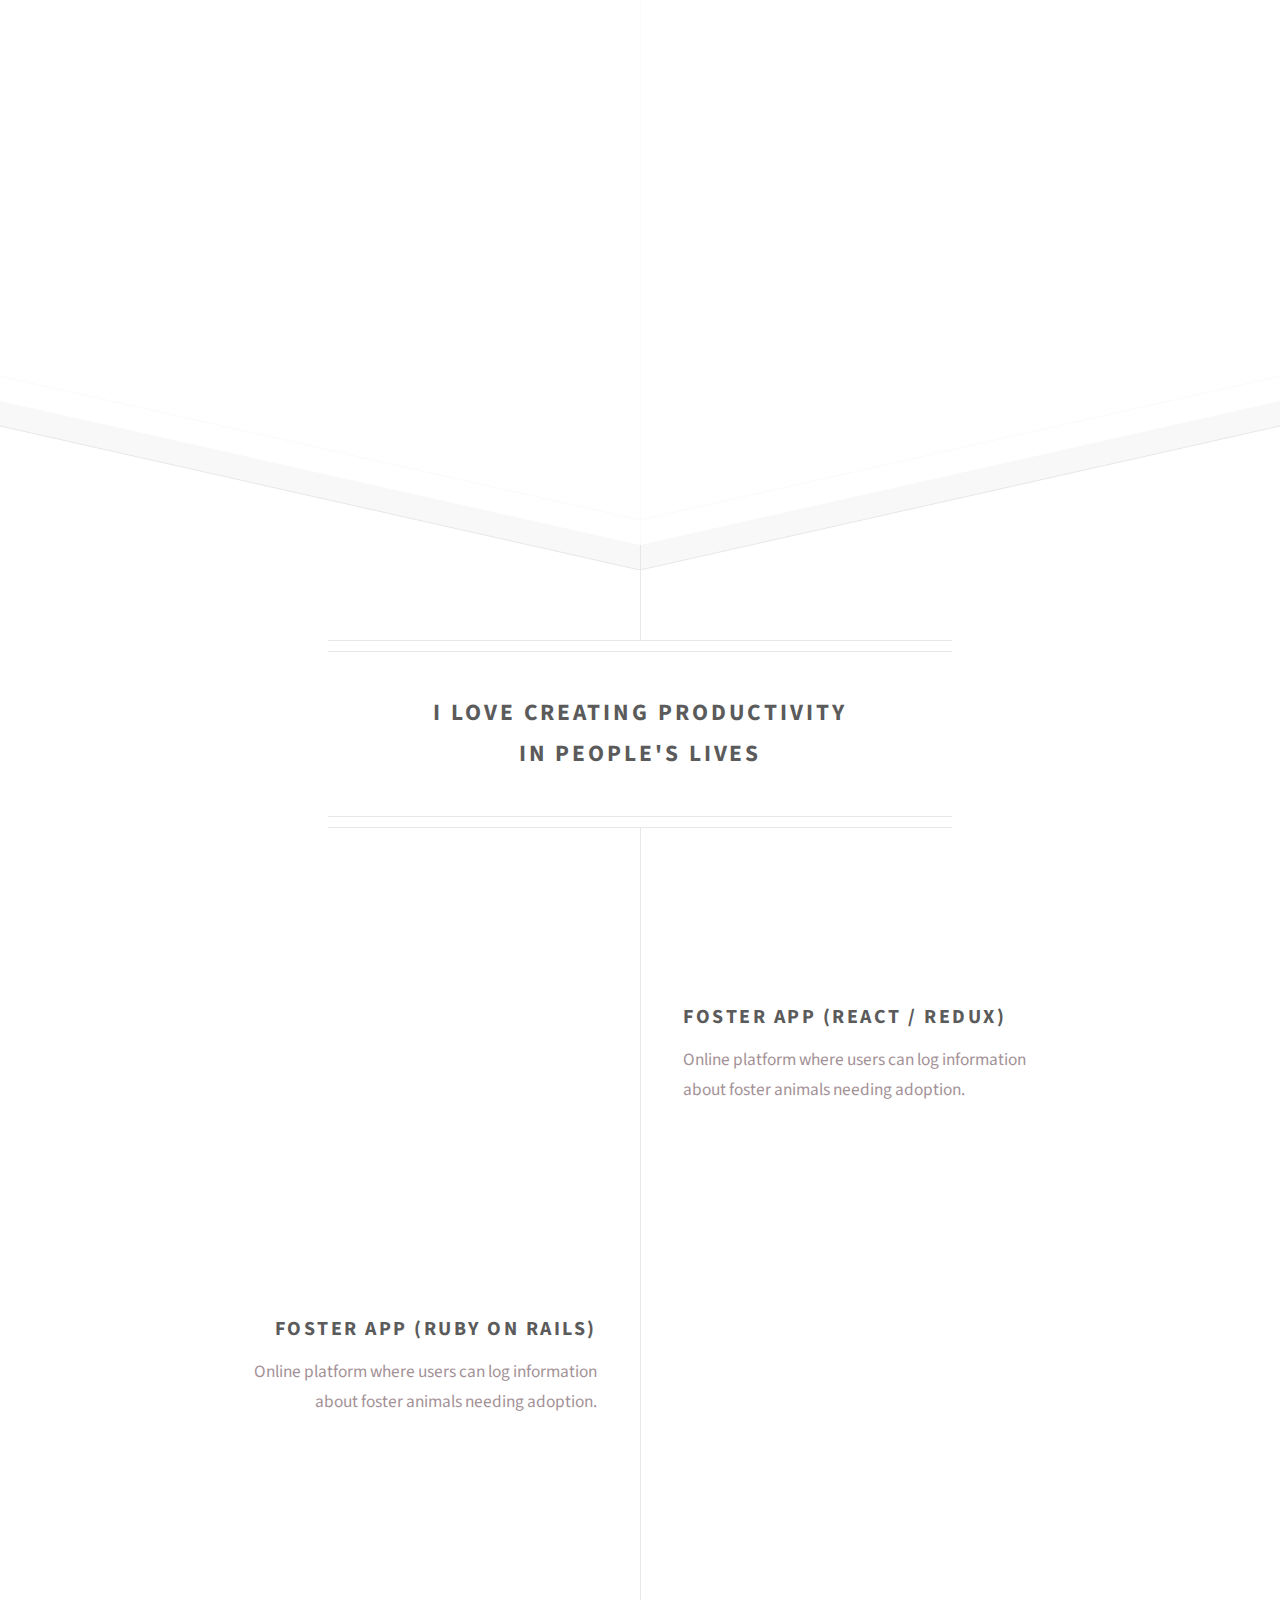
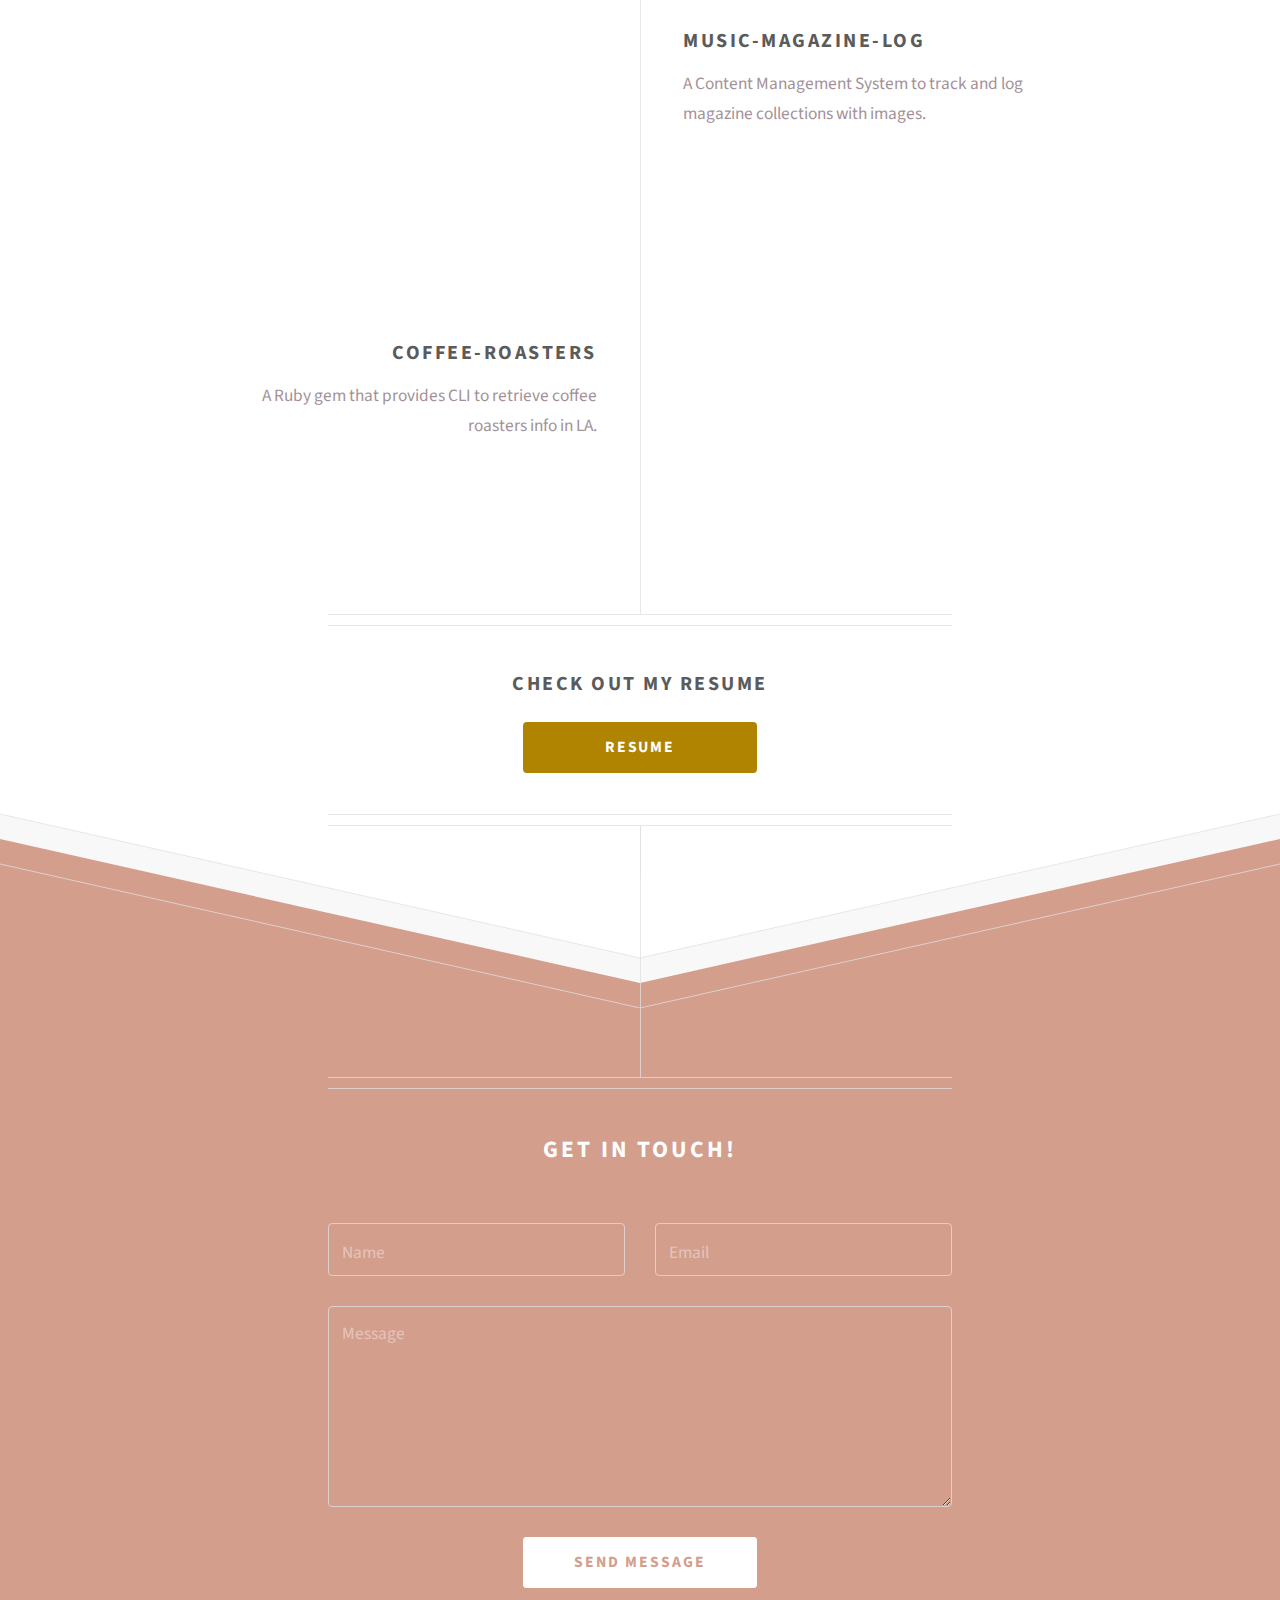
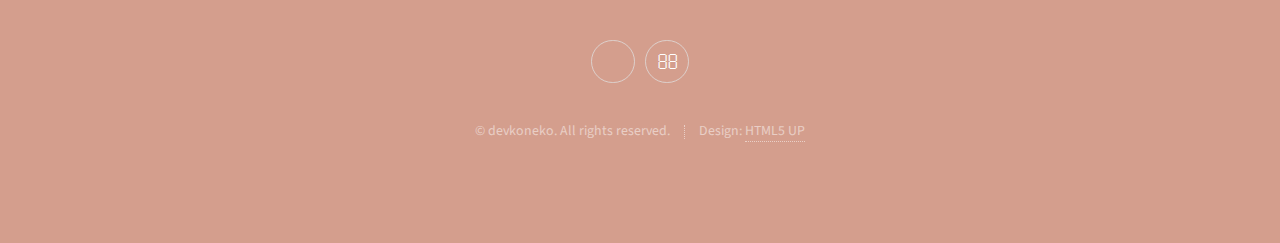
==== index.html @ 1657670d "Updates" ====
<!DOCTYPE html><html lang="en"><head><meta charSet="utf-8"/><meta http-equiv="x-ua-compatible" content="ie=edge"/><meta name="viewport" content="width=device-width, initial-scale=1, shrink-to-fit=no"/><style data-href="/resume-portfolio/styles.e4e0071494d974c412fe.css">@import url(https://fonts.googleapis.com/css?family=Source+Sans+Pro:300,300italic,400,400italic,600,600italic,700,700italic);
/*!
 *  Font Awesome 4.7.0 by @davegandy - http://fontawesome.io - @fontawesome
 *  License - http://fontawesome.io/license (Font: SIL OFL 1.1, CSS: MIT License)
 */@font-face{font-family:FontAwesome;src:url(/resume-portfolio/static/fontawesome-webfont-674f50d287a8c48dc19ba404d20fe713.eot);src:url(/resume-portfolio/static/fontawesome-webfont-674f50d287a8c48dc19ba404d20fe713.eot?#iefix&v=4.7.0) format("embedded-opentype"),url(/resume-portfolio/static/fontawesome-webfont-af7ae505a9eed503f8b8e6982036873e.woff2) format("woff2"),url(/resume-portfolio/static/fontawesome-webfont-fee66e712a8a08eef5805a46892932ad.woff) format("woff"),url(/resume-portfolio/static/fontawesome-webfont-b06871f281fee6b241d60582ae9369b9.ttf) format("truetype"),url(/resume-portfolio/static/fontawesome-webfont-912ec66d7572ff821749319396470bde.svg#fontawesomeregular) format("svg");font-weight:400;font-style:normal}.fa{display:inline-block;font:normal normal normal 14px/1 FontAwesome;font-size:inherit;text-rendering:auto;-webkit-font-smoothing:antialiased;-moz-osx-font-smoothing:grayscale}.fa-lg{font-size:1.33333333em;line-height:.75em;vertical-align:-15%}.fa-2x{font-size:2em}.fa-3x{font-size:3em}.fa-4x{font-size:4em}.fa-5x{font-size:5em}.fa-fw{width:1.28571429em;text-align:center}.fa-ul{padding-left:0;margin-left:2.14285714em;list-style-type:none}.fa-ul>li{position:relative}.fa-li{position:absolute;left:-2.14285714em;width:2.14285714em;top:.14285714em;text-align:center}.fa-li.fa-lg{left:-1.85714286em}.fa-border{padding:.2em .25em .15em;border:.08em solid #eee;border-radius:.1em}.fa-pull-left{float:left}.fa-pull-right{float:right}.fa.fa-pull-left{margin-right:.3em}.fa.fa-pull-right{margin-left:.3em}.pull-right{float:right}.pull-left{float:left}.fa.pull-left{margin-right:.3em}.fa.pull-right{margin-left:.3em}.fa-spin{-webkit-animation:fa-spin 2s linear infinite;animation:fa-spin 2s linear infinite}.fa-pulse{-webkit-animation:fa-spin 1s steps(8) infinite;animation:fa-spin 1s steps(8) infinite}@-webkit-keyframes fa-spin{0%{-webkit-transform:rotate(0deg);transform:rotate(0deg)}to{-webkit-transform:rotate(359deg);transform:rotate(359deg)}}@keyframes fa-spin{0%{-webkit-transform:rotate(0deg);transform:rotate(0deg)}to{-webkit-transform:rotate(359deg);transform:rotate(359deg)}}.fa-rotate-90{-ms-filter:"progid:DXImageTransform.Microsoft.BasicImage(rotation=1)";-webkit-transform:rotate(90deg);transform:rotate(90deg)}.fa-rotate-180{-ms-filter:"progid:DXImageTransform.Microsoft.BasicImage(rotation=2)";-webkit-transform:rotate(180deg);transform:rotate(180deg)}.fa-rotate-270{-ms-filter:"progid:DXImageTransform.Microsoft.BasicImage(rotation=3)";-webkit-transform:rotate(270deg);transform:rotate(270deg)}.fa-flip-horizontal{-ms-filter:"progid:DXImageTransform.Microsoft.BasicImage(rotation=0, mirror=1)";-webkit-transform:scaleX(-1);transform:scaleX(-1)}.fa-flip-vertical{-ms-filter:"progid:DXImageTransform.Microsoft.BasicImage(rotation=2, mirror=1)";-webkit-transform:scaleY(-1);transform:scaleY(-1)}:root .fa-flip-horizontal,:root .fa-flip-vertical,:root .fa-rotate-90,:root .fa-rotate-180,:root .fa-rotate-270{-webkit-filter:none;filter:none}.fa-stack{position:relative;display:inline-block;width:2em;height:2em;line-height:2em;vertical-align:middle}.fa-stack-1x,.fa-stack-2x{position:absolute;left:0;width:100%;text-align:center}.fa-stack-1x{line-height:inherit}.fa-stack-2x{font-size:2em}.fa-inverse{color:#fff}.fa-glass:before{content:"\F000"}.fa-music:before{content:"\F001"}.fa-search:before{content:"\F002"}.fa-envelope-o:before{content:"\F003"}.fa-heart:before{content:"\F004"}.fa-star:before{content:"\F005"}.fa-star-o:before{content:"\F006"}.fa-user:before{content:"\F007"}.fa-film:before{content:"\F008"}.fa-th-large:before{content:"\F009"}.fa-th:before{content:"\F00A"}.fa-th-list:before{content:"\F00B"}.fa-check:before{content:"\F00C"}.fa-close:before,.fa-remove:before,.fa-times:before{content:"\F00D"}.fa-search-plus:before{content:"\F00E"}.fa-search-minus:before{content:"\F010"}.fa-power-off:before{content:"\F011"}.fa-signal:before{content:"\F012"}.fa-cog:before,.fa-gear:before{content:"\F013"}.fa-trash-o:before{content:"\F014"}.fa-home:before{content:"\F015"}.fa-file-o:before{content:"\F016"}.fa-clock-o:before{content:"\F017"}.fa-road:before{content:"\F018"}.fa-download:before{content:"\F019"}.fa-arrow-circle-o-down:before{content:"\F01A"}.fa-arrow-circle-o-up:before{content:"\F01B"}.fa-inbox:before{content:"\F01C"}.fa-play-circle-o:before{content:"\F01D"}.fa-repeat:before,.fa-rotate-right:before{content:"\F01E"}.fa-refresh:before{content:"\F021"}.fa-list-alt:before{content:"\F022"}.fa-lock:before{content:"\F023"}.fa-flag:before{content:"\F024"}.fa-headphones:before{content:"\F025"}.fa-volume-off:before{content:"\F026"}.fa-volume-down:before{content:"\F027"}.fa-volume-up:before{content:"\F028"}.fa-qrcode:before{content:"\F029"}.fa-barcode:before{content:"\F02A"}.fa-tag:before{content:"\F02B"}.fa-tags:before{content:"\F02C"}.fa-book:before{content:"\F02D"}.fa-bookmark:before{content:"\F02E"}.fa-print:before{content:"\F02F"}.fa-camera:before{content:"\F030"}.fa-font:before{content:"\F031"}.fa-bold:before{content:"\F032"}.fa-italic:before{content:"\F033"}.fa-text-height:before{content:"\F034"}.fa-text-width:before{content:"\F035"}.fa-align-left:before{content:"\F036"}.fa-align-center:before{content:"\F037"}.fa-align-right:before{content:"\F038"}.fa-align-justify:before{content:"\F039"}.fa-list:before{content:"\F03A"}.fa-dedent:before,.fa-outdent:before{content:"\F03B"}.fa-indent:before{content:"\F03C"}.fa-video-camera:before{content:"\F03D"}.fa-image:before,.fa-photo:before,.fa-picture-o:before{content:"\F03E"}.fa-pencil:before{content:"\F040"}.fa-map-marker:before{content:"\F041"}.fa-adjust:before{content:"\F042"}.fa-tint:before{content:"\F043"}.fa-edit:before,.fa-pencil-square-o:before{content:"\F044"}.fa-share-square-o:before{content:"\F045"}.fa-check-square-o:before{content:"\F046"}.fa-arrows:before{content:"\F047"}.fa-step-backward:before{content:"\F048"}.fa-fast-backward:before{content:"\F049"}.fa-backward:before{content:"\F04A"}.fa-play:before{content:"\F04B"}.fa-pause:before{content:"\F04C"}.fa-stop:before{content:"\F04D"}.fa-forward:before{content:"\F04E"}.fa-fast-forward:before{content:"\F050"}.fa-step-forward:before{content:"\F051"}.fa-eject:before{content:"\F052"}.fa-chevron-left:before{content:"\F053"}.fa-chevron-right:before{content:"\F054"}.fa-plus-circle:before{content:"\F055"}.fa-minus-circle:before{content:"\F056"}.fa-times-circle:before{content:"\F057"}.fa-check-circle:before{content:"\F058"}.fa-question-circle:before{content:"\F059"}.fa-info-circle:before{content:"\F05A"}.fa-crosshairs:before{content:"\F05B"}.fa-times-circle-o:before{content:"\F05C"}.fa-check-circle-o:before{content:"\F05D"}.fa-ban:before{content:"\F05E"}.fa-arrow-left:before{content:"\F060"}.fa-arrow-right:before{content:"\F061"}.fa-arrow-up:before{content:"\F062"}.fa-arrow-down:before{content:"\F063"}.fa-mail-forward:before,.fa-share:before{content:"\F064"}.fa-expand:before{content:"\F065"}.fa-compress:before{content:"\F066"}.fa-plus:before{content:"\F067"}.fa-minus:before{content:"\F068"}.fa-asterisk:before{content:"\F069"}.fa-exclamation-circle:before{content:"\F06A"}.fa-gift:before{content:"\F06B"}.fa-leaf:before{content:"\F06C"}.fa-fire:before{content:"\F06D"}.fa-eye:before{content:"\F06E"}.fa-eye-slash:before{content:"\F070"}.fa-exclamation-triangle:before,.fa-warning:before{content:"\F071"}.fa-plane:before{content:"\F072"}.fa-calendar:before{content:"\F073"}.fa-random:before{content:"\F074"}.fa-comment:before{content:"\F075"}.fa-magnet:before{content:"\F076"}.fa-chevron-up:before{content:"\F077"}.fa-chevron-down:before{content:"\F078"}.fa-retweet:before{content:"\F079"}.fa-shopping-cart:before{content:"\F07A"}.fa-folder:before{content:"\F07B"}.fa-folder-open:before{content:"\F07C"}.fa-arrows-v:before{content:"\F07D"}.fa-arrows-h:before{content:"\F07E"}.fa-bar-chart-o:before,.fa-bar-chart:before{content:"\F080"}.fa-twitter-square:before{content:"\F081"}.fa-facebook-square:before{content:"\F082"}.fa-camera-retro:before{content:"\F083"}.fa-key:before{content:"\F084"}.fa-cogs:before,.fa-gears:before{content:"\F085"}.fa-comments:before{content:"\F086"}.fa-thumbs-o-up:before{content:"\F087"}.fa-thumbs-o-down:before{content:"\F088"}.fa-star-half:before{content:"\F089"}.fa-heart-o:before{content:"\F08A"}.fa-sign-out:before{content:"\F08B"}.fa-linkedin-square:before{content:"\F08C"}.fa-thumb-tack:before{content:"\F08D"}.fa-external-link:before{content:"\F08E"}.fa-sign-in:before{content:"\F090"}.fa-trophy:before{content:"\F091"}.fa-github-square:before{content:"\F092"}.fa-upload:before{content:"\F093"}.fa-lemon-o:before{content:"\F094"}.fa-phone:before{content:"\F095"}.fa-square-o:before{content:"\F096"}.fa-bookmark-o:before{content:"\F097"}.fa-phone-square:before{content:"\F098"}.fa-twitter:before{content:"\F099"}.fa-facebook-f:before,.fa-facebook:before{content:"\F09A"}.fa-github:before{content:"\F09B"}.fa-unlock:before{content:"\F09C"}.fa-credit-card:before{content:"\F09D"}.fa-feed:before,.fa-rss:before{content:"\F09E"}.fa-hdd-o:before{content:"\F0A0"}.fa-bullhorn:before{content:"\F0A1"}.fa-bell:before{content:"\F0F3"}.fa-certificate:before{content:"\F0A3"}.fa-hand-o-right:before{content:"\F0A4"}.fa-hand-o-left:before{content:"\F0A5"}.fa-hand-o-up:before{content:"\F0A6"}.fa-hand-o-down:before{content:"\F0A7"}.fa-arrow-circle-left:before{content:"\F0A8"}.fa-arrow-circle-right:before{content:"\F0A9"}.fa-arrow-circle-up:before{content:"\F0AA"}.fa-arrow-circle-down:before{content:"\F0AB"}.fa-globe:before{content:"\F0AC"}.fa-wrench:before{content:"\F0AD"}.fa-tasks:before{content:"\F0AE"}.fa-filter:before{content:"\F0B0"}.fa-briefcase:before{content:"\F0B1"}.fa-arrows-alt:before{content:"\F0B2"}.fa-group:before,.fa-users:before{content:"\F0C0"}.fa-chain:before,.fa-link:before{content:"\F0C1"}.fa-cloud:before{content:"\F0C2"}.fa-flask:before{content:"\F0C3"}.fa-cut:before,.fa-scissors:before{content:"\F0C4"}.fa-copy:before,.fa-files-o:before{content:"\F0C5"}.fa-paperclip:before{content:"\F0C6"}.fa-floppy-o:before,.fa-save:before{content:"\F0C7"}.fa-square:before{content:"\F0C8"}.fa-bars:before,.fa-navicon:before,.fa-reorder:before{content:"\F0C9"}.fa-list-ul:before{content:"\F0CA"}.fa-list-ol:before{content:"\F0CB"}.fa-strikethrough:before{content:"\F0CC"}.fa-underline:before{content:"\F0CD"}.fa-table:before{content:"\F0CE"}.fa-magic:before{content:"\F0D0"}.fa-truck:before{content:"\F0D1"}.fa-pinterest:before{content:"\F0D2"}.fa-pinterest-square:before{content:"\F0D3"}.fa-google-plus-square:before{content:"\F0D4"}.fa-google-plus:before{content:"\F0D5"}.fa-money:before{content:"\F0D6"}.fa-caret-down:before{content:"\F0D7"}.fa-caret-up:before{content:"\F0D8"}.fa-caret-left:before{content:"\F0D9"}.fa-caret-right:before{content:"\F0DA"}.fa-columns:before{content:"\F0DB"}.fa-sort:before,.fa-unsorted:before{content:"\F0DC"}.fa-sort-desc:before,.fa-sort-down:before{content:"\F0DD"}.fa-sort-asc:before,.fa-sort-up:before{content:"\F0DE"}.fa-envelope:before{content:"\F0E0"}.fa-linkedin:before{content:"\F0E1"}.fa-rotate-left:before,.fa-undo:before{content:"\F0E2"}.fa-gavel:before,.fa-legal:before{content:"\F0E3"}.fa-dashboard:before,.fa-tachometer:before{content:"\F0E4"}.fa-comment-o:before{content:"\F0E5"}.fa-comments-o:before{content:"\F0E6"}.fa-bolt:before,.fa-flash:before{content:"\F0E7"}.fa-sitemap:before{content:"\F0E8"}.fa-umbrella:before{content:"\F0E9"}.fa-clipboard:before,.fa-paste:before{content:"\F0EA"}.fa-lightbulb-o:before{content:"\F0EB"}.fa-exchange:before{content:"\F0EC"}.fa-cloud-download:before{content:"\F0ED"}.fa-cloud-upload:before{content:"\F0EE"}.fa-user-md:before{content:"\F0F0"}.fa-stethoscope:before{content:"\F0F1"}.fa-suitcase:before{content:"\F0F2"}.fa-bell-o:before{content:"\F0A2"}.fa-coffee:before{content:"\F0F4"}.fa-cutlery:before{content:"\F0F5"}.fa-file-text-o:before{content:"\F0F6"}.fa-building-o:before{content:"\F0F7"}.fa-hospital-o:before{content:"\F0F8"}.fa-ambulance:before{content:"\F0F9"}.fa-medkit:before{content:"\F0FA"}.fa-fighter-jet:before{content:"\F0FB"}.fa-beer:before{content:"\F0FC"}.fa-h-square:before{content:"\F0FD"}.fa-plus-square:before{content:"\F0FE"}.fa-angle-double-left:before{content:"\F100"}.fa-angle-double-right:before{content:"\F101"}.fa-angle-double-up:before{content:"\F102"}.fa-angle-double-down:before{content:"\F103"}.fa-angle-left:before{content:"\F104"}.fa-angle-right:before{content:"\F105"}.fa-angle-up:before{content:"\F106"}.fa-angle-down:before{content:"\F107"}.fa-desktop:before{content:"\F108"}.fa-laptop:before{content:"\F109"}.fa-tablet:before{content:"\F10A"}.fa-mobile-phone:before,.fa-mobile:before{content:"\F10B"}.fa-circle-o:before{content:"\F10C"}.fa-quote-left:before{content:"\F10D"}.fa-quote-right:before{content:"\F10E"}.fa-spinner:before{content:"\F110"}.fa-circle:before{content:"\F111"}.fa-mail-reply:before,.fa-reply:before{content:"\F112"}.fa-github-alt:before{content:"\F113"}.fa-folder-o:before{content:"\F114"}.fa-folder-open-o:before{content:"\F115"}.fa-smile-o:before{content:"\F118"}.fa-frown-o:before{content:"\F119"}.fa-meh-o:before{content:"\F11A"}.fa-gamepad:before{content:"\F11B"}.fa-keyboard-o:before{content:"\F11C"}.fa-flag-o:before{content:"\F11D"}.fa-flag-checkered:before{content:"\F11E"}.fa-terminal:before{content:"\F120"}.fa-code:before{content:"\F121"}.fa-mail-reply-all:before,.fa-reply-all:before{content:"\F122"}.fa-star-half-empty:before,.fa-star-half-full:before,.fa-star-half-o:before{content:"\F123"}.fa-location-arrow:before{content:"\F124"}.fa-crop:before{content:"\F125"}.fa-code-fork:before{content:"\F126"}.fa-chain-broken:before,.fa-unlink:before{content:"\F127"}.fa-question:before{content:"\F128"}.fa-info:before{content:"\F129"}.fa-exclamation:before{content:"\F12A"}.fa-superscript:before{content:"\F12B"}.fa-subscript:before{content:"\F12C"}.fa-eraser:before{content:"\F12D"}.fa-puzzle-piece:before{content:"\F12E"}.fa-microphone:before{content:"\F130"}.fa-microphone-slash:before{content:"\F131"}.fa-shield:before{content:"\F132"}.fa-calendar-o:before{content:"\F133"}.fa-fire-extinguisher:before{content:"\F134"}.fa-rocket:before{content:"\F135"}.fa-maxcdn:before{content:"\F136"}.fa-chevron-circle-left:before{content:"\F137"}.fa-chevron-circle-right:before{content:"\F138"}.fa-chevron-circle-up:before{content:"\F139"}.fa-chevron-circle-down:before{content:"\F13A"}.fa-html5:before{content:"\F13B"}.fa-css3:before{content:"\F13C"}.fa-anchor:before{content:"\F13D"}.fa-unlock-alt:before{content:"\F13E"}.fa-bullseye:before{content:"\F140"}.fa-ellipsis-h:before{content:"\F141"}.fa-ellipsis-v:before{content:"\F142"}.fa-rss-square:before{content:"\F143"}.fa-play-circle:before{content:"\F144"}.fa-ticket:before{content:"\F145"}.fa-minus-square:before{content:"\F146"}.fa-minus-square-o:before{content:"\F147"}.fa-level-up:before{content:"\F148"}.fa-level-down:before{content:"\F149"}.fa-check-square:before{content:"\F14A"}.fa-pencil-square:before{content:"\F14B"}.fa-external-link-square:before{content:"\F14C"}.fa-share-square:before{content:"\F14D"}.fa-compass:before{content:"\F14E"}.fa-caret-square-o-down:before,.fa-toggle-down:before{content:"\F150"}.fa-caret-square-o-up:before,.fa-toggle-up:before{content:"\F151"}.fa-caret-square-o-right:before,.fa-toggle-right:before{content:"\F152"}.fa-eur:before,.fa-euro:before{content:"\F153"}.fa-gbp:before{content:"\F154"}.fa-dollar:before,.fa-usd:before{content:"\F155"}.fa-inr:before,.fa-rupee:before{content:"\F156"}.fa-cny:before,.fa-jpy:before,.fa-rmb:before,.fa-yen:before{content:"\F157"}.fa-rouble:before,.fa-rub:before,.fa-ruble:before{content:"\F158"}.fa-krw:before,.fa-won:before{content:"\F159"}.fa-bitcoin:before,.fa-btc:before{content:"\F15A"}.fa-file:before{content:"\F15B"}.fa-file-text:before{content:"\F15C"}.fa-sort-alpha-asc:before{content:"\F15D"}.fa-sort-alpha-desc:before{content:"\F15E"}.fa-sort-amount-asc:before{content:"\F160"}.fa-sort-amount-desc:before{content:"\F161"}.fa-sort-numeric-asc:before{content:"\F162"}.fa-sort-numeric-desc:before{content:"\F163"}.fa-thumbs-up:before{content:"\F164"}.fa-thumbs-down:before{content:"\F165"}.fa-youtube-square:before{content:"\F166"}.fa-youtube:before{content:"\F167"}.fa-xing:before{content:"\F168"}.fa-xing-square:before{content:"\F169"}.fa-youtube-play:before{content:"\F16A"}.fa-dropbox:before{content:"\F16B"}.fa-stack-overflow:before{content:"\F16C"}.fa-instagram:before{content:"\F16D"}.fa-flickr:before{content:"\F16E"}.fa-adn:before{content:"\F170"}.fa-bitbucket:before{content:"\F171"}.fa-bitbucket-square:before{content:"\F172"}.fa-tumblr:before{content:"\F173"}.fa-tumblr-square:before{content:"\F174"}.fa-long-arrow-down:before{content:"\F175"}.fa-long-arrow-up:before{content:"\F176"}.fa-long-arrow-left:before{content:"\F177"}.fa-long-arrow-right:before{content:"\F178"}.fa-apple:before{content:"\F179"}.fa-windows:before{content:"\F17A"}.fa-android:before{content:"\F17B"}.fa-linux:before{content:"\F17C"}.fa-dribbble:before{content:"\F17D"}.fa-skype:before{content:"\F17E"}.fa-foursquare:before{content:"\F180"}.fa-trello:before{content:"\F181"}.fa-female:before{content:"\F182"}.fa-male:before{content:"\F183"}.fa-gittip:before,.fa-gratipay:before{content:"\F184"}.fa-sun-o:before{content:"\F185"}.fa-moon-o:before{content:"\F186"}.fa-archive:before{content:"\F187"}.fa-bug:before{content:"\F188"}.fa-vk:before{content:"\F189"}.fa-weibo:before{content:"\F18A"}.fa-renren:before{content:"\F18B"}.fa-pagelines:before{content:"\F18C"}.fa-stack-exchange:before{content:"\F18D"}.fa-arrow-circle-o-right:before{content:"\F18E"}.fa-arrow-circle-o-left:before{content:"\F190"}.fa-caret-square-o-left:before,.fa-toggle-left:before{content:"\F191"}.fa-dot-circle-o:before{content:"\F192"}.fa-wheelchair:before{content:"\F193"}.fa-vimeo-square:before{content:"\F194"}.fa-try:before,.fa-turkish-lira:before{content:"\F195"}.fa-plus-square-o:before{content:"\F196"}.fa-space-shuttle:before{content:"\F197"}.fa-slack:before{content:"\F198"}.fa-envelope-square:before{content:"\F199"}.fa-wordpress:before{content:"\F19A"}.fa-openid:before{content:"\F19B"}.fa-bank:before,.fa-institution:before,.fa-university:before{content:"\F19C"}.fa-graduation-cap:before,.fa-mortar-board:before{content:"\F19D"}.fa-yahoo:before{content:"\F19E"}.fa-google:before{content:"\F1A0"}.fa-reddit:before{content:"\F1A1"}.fa-reddit-square:before{content:"\F1A2"}.fa-stumbleupon-circle:before{content:"\F1A3"}.fa-stumbleupon:before{content:"\F1A4"}.fa-delicious:before{content:"\F1A5"}.fa-digg:before{content:"\F1A6"}.fa-pied-piper-pp:before{content:"\F1A7"}.fa-pied-piper-alt:before{content:"\F1A8"}.fa-drupal:before{content:"\F1A9"}.fa-joomla:before{content:"\F1AA"}.fa-language:before{content:"\F1AB"}.fa-fax:before{content:"\F1AC"}.fa-building:before{content:"\F1AD"}.fa-child:before{content:"\F1AE"}.fa-paw:before{content:"\F1B0"}.fa-spoon:before{content:"\F1B1"}.fa-cube:before{content:"\F1B2"}.fa-cubes:before{content:"\F1B3"}.fa-behance:before{content:"\F1B4"}.fa-behance-square:before{content:"\F1B5"}.fa-steam:before{content:"\F1B6"}.fa-steam-square:before{content:"\F1B7"}.fa-recycle:before{content:"\F1B8"}.fa-automobile:before,.fa-car:before{content:"\F1B9"}.fa-cab:before,.fa-taxi:before{content:"\F1BA"}.fa-tree:before{content:"\F1BB"}.fa-spotify:before{content:"\F1BC"}.fa-deviantart:before{content:"\F1BD"}.fa-soundcloud:before{content:"\F1BE"}.fa-database:before{content:"\F1C0"}.fa-file-pdf-o:before{content:"\F1C1"}.fa-file-word-o:before{content:"\F1C2"}.fa-file-excel-o:before{content:"\F1C3"}.fa-file-powerpoint-o:before{content:"\F1C4"}.fa-file-image-o:before,.fa-file-photo-o:before,.fa-file-picture-o:before{content:"\F1C5"}.fa-file-archive-o:before,.fa-file-zip-o:before{content:"\F1C6"}.fa-file-audio-o:before,.fa-file-sound-o:before{content:"\F1C7"}.fa-file-movie-o:before,.fa-file-video-o:before{content:"\F1C8"}.fa-file-code-o:before{content:"\F1C9"}.fa-vine:before{content:"\F1CA"}.fa-codepen:before{content:"\F1CB"}.fa-jsfiddle:before{content:"\F1CC"}.fa-life-bouy:before,.fa-life-buoy:before,.fa-life-ring:before,.fa-life-saver:before,.fa-support:before{content:"\F1CD"}.fa-circle-o-notch:before{content:"\F1CE"}.fa-ra:before,.fa-rebel:before,.fa-resistance:before{content:"\F1D0"}.fa-empire:before,.fa-ge:before{content:"\F1D1"}.fa-git-square:before{content:"\F1D2"}.fa-git:before{content:"\F1D3"}.fa-hacker-news:before,.fa-y-combinator-square:before,.fa-yc-square:before{content:"\F1D4"}.fa-tencent-weibo:before{content:"\F1D5"}.fa-qq:before{content:"\F1D6"}.fa-wechat:before,.fa-weixin:before{content:"\F1D7"}.fa-paper-plane:before,.fa-send:before{content:"\F1D8"}.fa-paper-plane-o:before,.fa-send-o:before{content:"\F1D9"}.fa-history:before{content:"\F1DA"}.fa-circle-thin:before{content:"\F1DB"}.fa-header:before{content:"\F1DC"}.fa-paragraph:before{content:"\F1DD"}.fa-sliders:before{content:"\F1DE"}.fa-share-alt:before{content:"\F1E0"}.fa-share-alt-square:before{content:"\F1E1"}.fa-bomb:before{content:"\F1E2"}.fa-futbol-o:before,.fa-soccer-ball-o:before{content:"\F1E3"}.fa-tty:before{content:"\F1E4"}.fa-binoculars:before{content:"\F1E5"}.fa-plug:before{content:"\F1E6"}.fa-slideshare:before{content:"\F1E7"}.fa-twitch:before{content:"\F1E8"}.fa-yelp:before{content:"\F1E9"}.fa-newspaper-o:before{content:"\F1EA"}.fa-wifi:before{content:"\F1EB"}.fa-calculator:before{content:"\F1EC"}.fa-paypal:before{content:"\F1ED"}.fa-google-wallet:before{content:"\F1EE"}.fa-cc-visa:before{content:"\F1F0"}.fa-cc-mastercard:before{content:"\F1F1"}.fa-cc-discover:before{content:"\F1F2"}.fa-cc-amex:before{content:"\F1F3"}.fa-cc-paypal:before{content:"\F1F4"}.fa-cc-stripe:before{content:"\F1F5"}.fa-bell-slash:before{content:"\F1F6"}.fa-bell-slash-o:before{content:"\F1F7"}.fa-trash:before{content:"\F1F8"}.fa-copyright:before{content:"\F1F9"}.fa-at:before{content:"\F1FA"}.fa-eyedropper:before{content:"\F1FB"}.fa-paint-brush:before{content:"\F1FC"}.fa-birthday-cake:before{content:"\F1FD"}.fa-area-chart:before{content:"\F1FE"}.fa-pie-chart:before{content:"\F200"}.fa-line-chart:before{content:"\F201"}.fa-lastfm:before{content:"\F202"}.fa-lastfm-square:before{content:"\F203"}.fa-toggle-off:before{content:"\F204"}.fa-toggle-on:before{content:"\F205"}.fa-bicycle:before{content:"\F206"}.fa-bus:before{content:"\F207"}.fa-ioxhost:before{content:"\F208"}.fa-angellist:before{content:"\F209"}.fa-cc:before{content:"\F20A"}.fa-ils:before,.fa-shekel:before,.fa-sheqel:before{content:"\F20B"}.fa-meanpath:before{content:"\F20C"}.fa-buysellads:before{content:"\F20D"}.fa-connectdevelop:before{content:"\F20E"}.fa-dashcube:before{content:"\F210"}.fa-forumbee:before{content:"\F211"}.fa-leanpub:before{content:"\F212"}.fa-sellsy:before{content:"\F213"}.fa-shirtsinbulk:before{content:"\F214"}.fa-simplybuilt:before{content:"\F215"}.fa-skyatlas:before{content:"\F216"}.fa-cart-plus:before{content:"\F217"}.fa-cart-arrow-down:before{content:"\F218"}.fa-diamond:before{content:"\F219"}.fa-ship:before{content:"\F21A"}.fa-user-secret:before{content:"\F21B"}.fa-motorcycle:before{content:"\F21C"}.fa-street-view:before{content:"\F21D"}.fa-heartbeat:before{content:"\F21E"}.fa-venus:before{content:"\F221"}.fa-mars:before{content:"\F222"}.fa-mercury:before{content:"\F223"}.fa-intersex:before,.fa-transgender:before{content:"\F224"}.fa-transgender-alt:before{content:"\F225"}.fa-venus-double:before{content:"\F226"}.fa-mars-double:before{content:"\F227"}.fa-venus-mars:before{content:"\F228"}.fa-mars-stroke:before{content:"\F229"}.fa-mars-stroke-v:before{content:"\F22A"}.fa-mars-stroke-h:before{content:"\F22B"}.fa-neuter:before{content:"\F22C"}.fa-genderless:before{content:"\F22D"}.fa-facebook-official:before{content:"\F230"}.fa-pinterest-p:before{content:"\F231"}.fa-whatsapp:before{content:"\F232"}.fa-server:before{content:"\F233"}.fa-user-plus:before{content:"\F234"}.fa-user-times:before{content:"\F235"}.fa-bed:before,.fa-hotel:before{content:"\F236"}.fa-viacoin:before{content:"\F237"}.fa-train:before{content:"\F238"}.fa-subway:before{content:"\F239"}.fa-medium:before{content:"\F23A"}.fa-y-combinator:before,.fa-yc:before{content:"\F23B"}.fa-optin-monster:before{content:"\F23C"}.fa-opencart:before{content:"\F23D"}.fa-expeditedssl:before{content:"\F23E"}.fa-battery-4:before,.fa-battery-full:before,.fa-battery:before{content:"\F240"}.fa-battery-3:before,.fa-battery-three-quarters:before{content:"\F241"}.fa-battery-2:before,.fa-battery-half:before{content:"\F242"}.fa-battery-1:before,.fa-battery-quarter:before{content:"\F243"}.fa-battery-0:before,.fa-battery-empty:before{content:"\F244"}.fa-mouse-pointer:before{content:"\F245"}.fa-i-cursor:before{content:"\F246"}.fa-object-group:before{content:"\F247"}.fa-object-ungroup:before{content:"\F248"}.fa-sticky-note:before{content:"\F249"}.fa-sticky-note-o:before{content:"\F24A"}.fa-cc-jcb:before{content:"\F24B"}.fa-cc-diners-club:before{content:"\F24C"}.fa-clone:before{content:"\F24D"}.fa-balance-scale:before{content:"\F24E"}.fa-hourglass-o:before{content:"\F250"}.fa-hourglass-1:before,.fa-hourglass-start:before{content:"\F251"}.fa-hourglass-2:before,.fa-hourglass-half:before{content:"\F252"}.fa-hourglass-3:before,.fa-hourglass-end:before{content:"\F253"}.fa-hourglass:before{content:"\F254"}.fa-hand-grab-o:before,.fa-hand-rock-o:before{content:"\F255"}.fa-hand-paper-o:before,.fa-hand-stop-o:before{content:"\F256"}.fa-hand-scissors-o:before{content:"\F257"}.fa-hand-lizard-o:before{content:"\F258"}.fa-hand-spock-o:before{content:"\F259"}.fa-hand-pointer-o:before{content:"\F25A"}.fa-hand-peace-o:before{content:"\F25B"}.fa-trademark:before{content:"\F25C"}.fa-registered:before{content:"\F25D"}.fa-creative-commons:before{content:"\F25E"}.fa-gg:before{content:"\F260"}.fa-gg-circle:before{content:"\F261"}.fa-tripadvisor:before{content:"\F262"}.fa-odnoklassniki:before{content:"\F263"}.fa-odnoklassniki-square:before{content:"\F264"}.fa-get-pocket:before{content:"\F265"}.fa-wikipedia-w:before{content:"\F266"}.fa-safari:before{content:"\F267"}.fa-chrome:before{content:"\F268"}.fa-firefox:before{content:"\F269"}.fa-opera:before{content:"\F26A"}.fa-internet-explorer:before{content:"\F26B"}.fa-television:before,.fa-tv:before{content:"\F26C"}.fa-contao:before{content:"\F26D"}.fa-500px:before{content:"\F26E"}.fa-amazon:before{content:"\F270"}.fa-calendar-plus-o:before{content:"\F271"}.fa-calendar-minus-o:before{content:"\F272"}.fa-calendar-times-o:before{content:"\F273"}.fa-calendar-check-o:before{content:"\F274"}.fa-industry:before{content:"\F275"}.fa-map-pin:before{content:"\F276"}.fa-map-signs:before{content:"\F277"}.fa-map-o:before{content:"\F278"}.fa-map:before{content:"\F279"}.fa-commenting:before{content:"\F27A"}.fa-commenting-o:before{content:"\F27B"}.fa-houzz:before{content:"\F27C"}.fa-vimeo:before{content:"\F27D"}.fa-black-tie:before{content:"\F27E"}.fa-fonticons:before{content:"\F280"}.fa-reddit-alien:before{content:"\F281"}.fa-edge:before{content:"\F282"}.fa-credit-card-alt:before{content:"\F283"}.fa-codiepie:before{content:"\F284"}.fa-modx:before{content:"\F285"}.fa-fort-awesome:before{content:"\F286"}.fa-usb:before{content:"\F287"}.fa-product-hunt:before{content:"\F288"}.fa-mixcloud:before{content:"\F289"}.fa-scribd:before{content:"\F28A"}.fa-pause-circle:before{content:"\F28B"}.fa-pause-circle-o:before{content:"\F28C"}.fa-stop-circle:before{content:"\F28D"}.fa-stop-circle-o:before{content:"\F28E"}.fa-shopping-bag:before{content:"\F290"}.fa-shopping-basket:before{content:"\F291"}.fa-hashtag:before{content:"\F292"}.fa-bluetooth:before{content:"\F293"}.fa-bluetooth-b:before{content:"\F294"}.fa-percent:before{content:"\F295"}.fa-gitlab:before{content:"\F296"}.fa-wpbeginner:before{content:"\F297"}.fa-wpforms:before{content:"\F298"}.fa-envira:before{content:"\F299"}.fa-universal-access:before{content:"\F29A"}.fa-wheelchair-alt:before{content:"\F29B"}.fa-question-circle-o:before{content:"\F29C"}.fa-blind:before{content:"\F29D"}.fa-audio-description:before{content:"\F29E"}.fa-volume-control-phone:before{content:"\F2A0"}.fa-braille:before{content:"\F2A1"}.fa-assistive-listening-systems:before{content:"\F2A2"}.fa-american-sign-language-interpreting:before,.fa-asl-interpreting:before{content:"\F2A3"}.fa-deaf:before,.fa-deafness:before,.fa-hard-of-hearing:before{content:"\F2A4"}.fa-glide:before{content:"\F2A5"}.fa-glide-g:before{content:"\F2A6"}.fa-sign-language:before,.fa-signing:before{content:"\F2A7"}.fa-low-vision:before{content:"\F2A8"}.fa-viadeo:before{content:"\F2A9"}.fa-viadeo-square:before{content:"\F2AA"}.fa-snapchat:before{content:"\F2AB"}.fa-snapchat-ghost:before{content:"\F2AC"}.fa-snapchat-square:before{content:"\F2AD"}.fa-pied-piper:before{content:"\F2AE"}.fa-first-order:before{content:"\F2B0"}.fa-yoast:before{content:"\F2B1"}.fa-themeisle:before{content:"\F2B2"}.fa-google-plus-circle:before,.fa-google-plus-official:before{content:"\F2B3"}.fa-fa:before,.fa-font-awesome:before{content:"\F2B4"}.fa-handshake-o:before{content:"\F2B5"}.fa-envelope-open:before{content:"\F2B6"}.fa-envelope-open-o:before{content:"\F2B7"}.fa-linode:before{content:"\F2B8"}.fa-address-book:before{content:"\F2B9"}.fa-address-book-o:before{content:"\F2BA"}.fa-address-card:before,.fa-vcard:before{content:"\F2BB"}.fa-address-card-o:before,.fa-vcard-o:before{content:"\F2BC"}.fa-user-circle:before{content:"\F2BD"}.fa-user-circle-o:before{content:"\F2BE"}.fa-user-o:before{content:"\F2C0"}.fa-id-badge:before{content:"\F2C1"}.fa-drivers-license:before,.fa-id-card:before{content:"\F2C2"}.fa-drivers-license-o:before,.fa-id-card-o:before{content:"\F2C3"}.fa-quora:before{content:"\F2C4"}.fa-free-code-camp:before{content:"\F2C5"}.fa-telegram:before{content:"\F2C6"}.fa-thermometer-4:before,.fa-thermometer-full:before,.fa-thermometer:before{content:"\F2C7"}.fa-thermometer-3:before,.fa-thermometer-three-quarters:before{content:"\F2C8"}.fa-thermometer-2:before,.fa-thermometer-half:before{content:"\F2C9"}.fa-thermometer-1:before,.fa-thermometer-quarter:before{content:"\F2CA"}.fa-thermometer-0:before,.fa-thermometer-empty:before{content:"\F2CB"}.fa-shower:before{content:"\F2CC"}.fa-bath:before,.fa-bathtub:before,.fa-s15:before{content:"\F2CD"}.fa-podcast:before{content:"\F2CE"}.fa-window-maximize:before{content:"\F2D0"}.fa-window-minimize:before{content:"\F2D1"}.fa-window-restore:before{content:"\F2D2"}.fa-times-rectangle:before,.fa-window-close:before{content:"\F2D3"}.fa-times-rectangle-o:before,.fa-window-close-o:before{content:"\F2D4"}.fa-bandcamp:before{content:"\F2D5"}.fa-grav:before{content:"\F2D6"}.fa-etsy:before{content:"\F2D7"}.fa-imdb:before{content:"\F2D8"}.fa-ravelry:before{content:"\F2D9"}.fa-eercast:before{content:"\F2DA"}.fa-microchip:before{content:"\F2DB"}.fa-snowflake-o:before{content:"\F2DC"}.fa-superpowers:before{content:"\F2DD"}.fa-wpexplorer:before{content:"\F2DE"}.fa-meetup:before{content:"\F2E0"}.sr-only{position:absolute;width:1px;height:1px;padding:0;margin:-1px;overflow:hidden;clip:rect(0,0,0,0);border:0}.sr-only-focusable:active,.sr-only-focusable:focus{position:static;width:auto;height:auto;margin:0;overflow:visible;clip:auto}a,abbr,acronym,address,applet,article,aside,audio,b,big,blockquote,body,canvas,caption,center,cite,code,dd,del,details,dfn,div,dl,dt,em,embed,fieldset,figcaption,figure,footer,form,h1,h2,h3,h4,h5,h6,header,hgroup,html,i,iframe,img,ins,kbd,label,legend,li,mark,menu,nav,object,ol,output,p,pre,q,ruby,s,samp,section,small,span,strike,strong,sub,summary,sup,table,tbody,td,tfoot,th,thead,time,tr,tt,u,ul,var,video{margin:0;padding:0;border:0;font-size:100%;font:inherit;vertical-align:baseline}article,aside,details,figcaption,figure,footer,header,hgroup,menu,nav,section{display:block}body{line-height:1}ol,ul{list-style:none}blockquote,q{quotes:none}blockquote:after,blockquote:before,q:after,q:before{content:"";content:none}table{border-collapse:collapse;border-spacing:0}body{-webkit-text-size-adjust:none}mark{background-color:transparent;color:inherit}input::-moz-focus-inner{border:0;padding:0}input,select,textarea{-moz-appearance:none;-webkit-appearance:none;-ms-appearance:none;appearance:none}html{box-sizing:border-box}*,:after,:before{box-sizing:inherit}body,html{height:100%}.main-body,body{background:#fff}.main-body.is-preload *,.main-body.is-preload :after,.main-body.is-preload :before,body.is-preload *,body.is-preload :after,body.is-preload :before{-webkit-animation:none!important;animation:none!important;-webkit-transition:none!important;transition:none!important}body,input,select,textarea{color:#a39197;font-family:Source Sans Pro,sans-serif;font-size:16pt;font-weight:400;line-height:1.75em}a{-webkit-transition:color .2s ease-in-out,border-bottom-color .2s ease-in-out;transition:color .2s ease-in-out,border-bottom-color .2s ease-in-out;border-bottom:1px dotted;color:#d49e8d;text-decoration:none}a:hover{border-bottom-color:transparent}b,strong{font-weight:600;color:#5b5b5b}em,i{font-style:italic}blockquote,dl,form,ol,p,table,ul{margin:0 0 2em}h1,h2,h3,h4,h5,h6{color:#5b5b5b;font-weight:700;letter-spacing:.125em;line-height:1.75em;margin-bottom:1em;text-transform:uppercase;text-align:center}h1 a,h2 a,h3 a,h4 a,h5 a,h6 a{color:inherit;text-decoration:none}h2{font-size:1.75em}h3{font-size:1.5em}sub{top:.5em}sub,sup{font-size:.8em;position:relative}sup{top:-.5em}hr{border:0;border-top:1px solid hsla(0,0%,87.8%,.75);margin-bottom:1.5em}blockquote{border-left:.5em solid hsla(0,0%,87.8%,.75);font-style:italic;padding:1em 0 1em 2em}.container{margin:0 auto;max-width:100%;width:51em}.container.medium{width:38.25em}@media screen and (max-width:1280px){.container{width:48em}.container.medium{width:36em}}@media screen and (max-width:980px){.container{width:95%}.container.medium{width:71.25%}}@media screen and (max-width:840px){.container{width:95%!important}}@media screen and (max-width:736px){.container{width:90%!important}}@media screen and (max-width:480px){.container{width:100%!important}}.row{display:flex;flex-wrap:wrap;align-items:stretch}.row,.row>*{box-sizing:border-box}.row.gtr-uniform>*>:last-child{margin-bottom:0}.row.aln-left{justify-content:flex-start}.row.aln-center{justify-content:center}.row.aln-right{justify-content:flex-end}.row.aln-top{align-items:flex-start}.row.aln-middle{align-items:center}.row.aln-bottom{align-items:flex-end}.row>.imp{order:-1}.row>.col-1{width:8.33333%}.row>.off-1{margin-left:8.33333%}.row>.col-2{width:16.66667%}.row>.off-2{margin-left:16.66667%}.row>.col-3{width:25%}.row>.off-3{margin-left:25%}.row>.col-4{width:33.33333%}.row>.off-4{margin-left:33.33333%}.row>.col-5{width:41.66667%}.row>.off-5{margin-left:41.66667%}.row>.col-6{width:50%}.row>.off-6{margin-left:50%}.row>.col-7{width:58.33333%}.row>.off-7{margin-left:58.33333%}.row>.col-8{width:66.66667%}.row>.off-8{margin-left:66.66667%}.row>.col-9{width:75%}.row>.off-9{margin-left:75%}.row>.col-10{width:83.33333%}.row>.off-10{margin-left:83.33333%}.row>.col-11{width:91.66667%}.row>.off-11{margin-left:91.66667%}.row>.col-12{width:100%}.row>.off-12{margin-left:100%}.row.gtr-0{margin-top:0;margin-left:0}.row.gtr-0>*{padding:0}.row.gtr-0.gtr-uniform{margin-top:0}.row.gtr-0.gtr-uniform>*{padding-top:0}.row.gtr-25{margin-top:-7.5px;margin-left:-7.5px}.row.gtr-25>*{padding:7.5px 0 0 7.5px}.row.gtr-25.gtr-uniform{margin-top:-7.5px}.row.gtr-25.gtr-uniform>*{padding-top:7.5px}.row.gtr-50{margin-top:-15px;margin-left:-15px}.row.gtr-50>*{padding:15px 0 0 15px}.row.gtr-50.gtr-uniform{margin-top:-15px}.row.gtr-50.gtr-uniform>*{padding-top:15px}.row{margin-top:-30px;margin-left:-30px}.row>*{padding:30px 0 0 30px}.row.gtr-uniform{margin-top:-30px}.row.gtr-uniform>*{padding-top:30px}.row.gtr-150{margin-top:-45px;margin-left:-45px}.row.gtr-150>*{padding:45px 0 0 45px}.row.gtr-150.gtr-uniform{margin-top:-45px}.row.gtr-150.gtr-uniform>*{padding-top:45px}.row.gtr-200{margin-top:-60px;margin-left:-60px}.row.gtr-200>*{padding:60px 0 0 60px}.row.gtr-200.gtr-uniform{margin-top:-60px}.row.gtr-200.gtr-uniform>*{padding-top:60px}@media screen and (max-width:1680px){.row{display:flex;flex-wrap:wrap;align-items:stretch}.row,.row>*{box-sizing:border-box}.row.gtr-uniform>*>:last-child{margin-bottom:0}.row.aln-left{justify-content:flex-start}.row.aln-center{justify-content:center}.row.aln-right{justify-content:flex-end}.row.aln-top{align-items:flex-start}.row.aln-middle{align-items:center}.row.aln-bottom{align-items:flex-end}.row>.imp-wide{order:-1}.row>.col-1-wide{width:8.33333%}.row>.off-1-wide{margin-left:8.33333%}.row>.col-2-wide{width:16.66667%}.row>.off-2-wide{margin-left:16.66667%}.row>.col-3-wide{width:25%}.row>.off-3-wide{margin-left:25%}.row>.col-4-wide{width:33.33333%}.row>.off-4-wide{margin-left:33.33333%}.row>.col-5-wide{width:41.66667%}.row>.off-5-wide{margin-left:41.66667%}.row>.col-6-wide{width:50%}.row>.off-6-wide{margin-left:50%}.row>.col-7-wide{width:58.33333%}.row>.off-7-wide{margin-left:58.33333%}.row>.col-8-wide{width:66.66667%}.row>.off-8-wide{margin-left:66.66667%}.row>.col-9-wide{width:75%}.row>.off-9-wide{margin-left:75%}.row>.col-10-wide{width:83.33333%}.row>.off-10-wide{margin-left:83.33333%}.row>.col-11-wide{width:91.66667%}.row>.off-11-wide{margin-left:91.66667%}.row>.col-12-wide{width:100%}.row>.off-12-wide{margin-left:100%}.row.gtr-0{margin-top:0;margin-left:0}.row.gtr-0>*{padding:0}.row.gtr-0.gtr-uniform{margin-top:0}.row.gtr-0.gtr-uniform>*{padding-top:0}.row.gtr-25{margin-top:-7.5px;margin-left:-7.5px}.row.gtr-25>*{padding:7.5px 0 0 7.5px}.row.gtr-25.gtr-uniform{margin-top:-7.5px}.row.gtr-25.gtr-uniform>*{padding-top:7.5px}.row.gtr-50{margin-top:-15px;margin-left:-15px}.row.gtr-50>*{padding:15px 0 0 15px}.row.gtr-50.gtr-uniform{margin-top:-15px}.row.gtr-50.gtr-uniform>*{padding-top:15px}.row{margin-top:-30px;margin-left:-30px}.row>*{padding:30px 0 0 30px}.row.gtr-uniform{margin-top:-30px}.row.gtr-uniform>*{padding-top:30px}.row.gtr-150{margin-top:-45px;margin-left:-45px}.row.gtr-150>*{padding:45px 0 0 45px}.row.gtr-150.gtr-uniform{margin-top:-45px}.row.gtr-150.gtr-uniform>*{padding-top:45px}.row.gtr-200{margin-top:-60px;margin-left:-60px}.row.gtr-200>*{padding:60px 0 0 60px}.row.gtr-200.gtr-uniform{margin-top:-60px}.row.gtr-200.gtr-uniform>*{padding-top:60px}}@media screen and (max-width:1280px){.row{display:flex;flex-wrap:wrap;align-items:stretch}.row,.row>*{box-sizing:border-box}.row.gtr-uniform>*>:last-child{margin-bottom:0}.row.aln-left{justify-content:flex-start}.row.aln-center{justify-content:center}.row.aln-right{justify-content:flex-end}.row.aln-top{align-items:flex-start}.row.aln-middle{align-items:center}.row.aln-bottom{align-items:flex-end}.row>.imp-normal{order:-1}.row>.col-1-normal{width:8.33333%}.row>.off-1-normal{margin-left:8.33333%}.row>.col-2-normal{width:16.66667%}.row>.off-2-normal{margin-left:16.66667%}.row>.col-3-normal{width:25%}.row>.off-3-normal{margin-left:25%}.row>.col-4-normal{width:33.33333%}.row>.off-4-normal{margin-left:33.33333%}.row>.col-5-normal{width:41.66667%}.row>.off-5-normal{margin-left:41.66667%}.row>.col-6-normal{width:50%}.row>.off-6-normal{margin-left:50%}.row>.col-7-normal{width:58.33333%}.row>.off-7-normal{margin-left:58.33333%}.row>.col-8-normal{width:66.66667%}.row>.off-8-normal{margin-left:66.66667%}.row>.col-9-normal{width:75%}.row>.off-9-normal{margin-left:75%}.row>.col-10-normal{width:83.33333%}.row>.off-10-normal{margin-left:83.33333%}.row>.col-11-normal{width:91.66667%}.row>.off-11-normal{margin-left:91.66667%}.row>.col-12-normal{width:100%}.row>.off-12-normal{margin-left:100%}.row.gtr-0{margin-top:0;margin-left:0}.row.gtr-0>*{padding:0}.row.gtr-0.gtr-uniform{margin-top:0}.row.gtr-0.gtr-uniform>*{padding-top:0}.row.gtr-25{margin-top:-7.5px;margin-left:-7.5px}.row.gtr-25>*{padding:7.5px 0 0 7.5px}.row.gtr-25.gtr-uniform{margin-top:-7.5px}.row.gtr-25.gtr-uniform>*{padding-top:7.5px}.row.gtr-50{margin-top:-15px;margin-left:-15px}.row.gtr-50>*{padding:15px 0 0 15px}.row.gtr-50.gtr-uniform{margin-top:-15px}.row.gtr-50.gtr-uniform>*{padding-top:15px}.row{margin-top:-30px;margin-left:-30px}.row>*{padding:30px 0 0 30px}.row.gtr-uniform{margin-top:-30px}.row.gtr-uniform>*{padding-top:30px}.row.gtr-150{margin-top:-45px;margin-left:-45px}.row.gtr-150>*{padding:45px 0 0 45px}.row.gtr-150.gtr-uniform{margin-top:-45px}.row.gtr-150.gtr-uniform>*{padding-top:45px}.row.gtr-200{margin-top:-60px;margin-left:-60px}.row.gtr-200>*{padding:60px 0 0 60px}.row.gtr-200.gtr-uniform{margin-top:-60px}.row.gtr-200.gtr-uniform>*{padding-top:60px}}@media screen and (max-width:980px){.row{display:flex;flex-wrap:wrap;align-items:stretch}.row,.row>*{box-sizing:border-box}.row.gtr-uniform>*>:last-child{margin-bottom:0}.row.aln-left{justify-content:flex-start}.row.aln-center{justify-content:center}.row.aln-right{justify-content:flex-end}.row.aln-top{align-items:flex-start}.row.aln-middle{align-items:center}.row.aln-bottom{align-items:flex-end}.row>.imp-narrow{order:-1}.row>.col-1-narrow{width:8.33333%}.row>.off-1-narrow{margin-left:8.33333%}.row>.col-2-narrow{width:16.66667%}.row>.off-2-narrow{margin-left:16.66667%}.row>.col-3-narrow{width:25%}.row>.off-3-narrow{margin-left:25%}.row>.col-4-narrow{width:33.33333%}.row>.off-4-narrow{margin-left:33.33333%}.row>.col-5-narrow{width:41.66667%}.row>.off-5-narrow{margin-left:41.66667%}.row>.col-6-narrow{width:50%}.row>.off-6-narrow{margin-left:50%}.row>.col-7-narrow{width:58.33333%}.row>.off-7-narrow{margin-left:58.33333%}.row>.col-8-narrow{width:66.66667%}.row>.off-8-narrow{margin-left:66.66667%}.row>.col-9-narrow{width:75%}.row>.off-9-narrow{margin-left:75%}.row>.col-10-narrow{width:83.33333%}.row>.off-10-narrow{margin-left:83.33333%}.row>.col-11-narrow{width:91.66667%}.row>.off-11-narrow{margin-left:91.66667%}.row>.col-12-narrow{width:100%}.row>.off-12-narrow{margin-left:100%}.row.gtr-0{margin-top:0;margin-left:0}.row.gtr-0>*{padding:0}.row.gtr-0.gtr-uniform{margin-top:0}.row.gtr-0.gtr-uniform>*{padding-top:0}.row.gtr-25{margin-top:-7.5px;margin-left:-7.5px}.row.gtr-25>*{padding:7.5px 0 0 7.5px}.row.gtr-25.gtr-uniform{margin-top:-7.5px}.row.gtr-25.gtr-uniform>*{padding-top:7.5px}.row.gtr-50{margin-top:-15px;margin-left:-15px}.row.gtr-50>*{padding:15px 0 0 15px}.row.gtr-50.gtr-uniform{margin-top:-15px}.row.gtr-50.gtr-uniform>*{padding-top:15px}.row{margin-top:-30px;margin-left:-30px}.row>*{padding:30px 0 0 30px}.row.gtr-uniform{margin-top:-30px}.row.gtr-uniform>*{padding-top:30px}.row.gtr-150{margin-top:-45px;margin-left:-45px}.row.gtr-150>*{padding:45px 0 0 45px}.row.gtr-150.gtr-uniform{margin-top:-45px}.row.gtr-150.gtr-uniform>*{padding-top:45px}.row.gtr-200{margin-top:-60px;margin-left:-60px}.row.gtr-200>*{padding:60px 0 0 60px}.row.gtr-200.gtr-uniform{margin-top:-60px}.row.gtr-200.gtr-uniform>*{padding-top:60px}}@media screen and (max-width:840px){.row{display:flex;flex-wrap:wrap;align-items:stretch}.row,.row>*{box-sizing:border-box}.row.gtr-uniform>*>:last-child{margin-bottom:0}.row.aln-left{justify-content:flex-start}.row.aln-center{justify-content:center}.row.aln-right{justify-content:flex-end}.row.aln-top{align-items:flex-start}.row.aln-middle{align-items:center}.row.aln-bottom{align-items:flex-end}.row>.imp-narrower{order:-1}.row>.col-1-narrower{width:8.33333%}.row>.off-1-narrower{margin-left:8.33333%}.row>.col-2-narrower{width:16.66667%}.row>.off-2-narrower{margin-left:16.66667%}.row>.col-3-narrower{width:25%}.row>.off-3-narrower{margin-left:25%}.row>.col-4-narrower{width:33.33333%}.row>.off-4-narrower{margin-left:33.33333%}.row>.col-5-narrower{width:41.66667%}.row>.off-5-narrower{margin-left:41.66667%}.row>.col-6-narrower{width:50%}.row>.off-6-narrower{margin-left:50%}.row>.col-7-narrower{width:58.33333%}.row>.off-7-narrower{margin-left:58.33333%}.row>.col-8-narrower{width:66.66667%}.row>.off-8-narrower{margin-left:66.66667%}.row>.col-9-narrower{width:75%}.row>.off-9-narrower{margin-left:75%}.row>.col-10-narrower{width:83.33333%}.row>.off-10-narrower{margin-left:83.33333%}.row>.col-11-narrower{width:91.66667%}.row>.off-11-narrower{margin-left:91.66667%}.row>.col-12-narrower{width:100%}.row>.off-12-narrower{margin-left:100%}.row.gtr-0{margin-top:0;margin-left:0}.row.gtr-0>*{padding:0}.row.gtr-0.gtr-uniform{margin-top:0}.row.gtr-0.gtr-uniform>*{padding-top:0}.row.gtr-25{margin-top:-5px;margin-left:-5px}.row.gtr-25>*{padding:5px 0 0 5px}.row.gtr-25.gtr-uniform{margin-top:-5px}.row.gtr-25.gtr-uniform>*{padding-top:5px}.row.gtr-50{margin-top:-10px;margin-left:-10px}.row.gtr-50>*{padding:10px 0 0 10px}.row.gtr-50.gtr-uniform{margin-top:-10px}.row.gtr-50.gtr-uniform>*{padding-top:10px}.row{margin-top:-20px;margin-left:-20px}.row>*{padding:20px 0 0 20px}.row.gtr-uniform{margin-top:-20px}.row.gtr-uniform>*{padding-top:20px}.row.gtr-150{margin-top:-30px;margin-left:-30px}.row.gtr-150>*{padding:30px 0 0 30px}.row.gtr-150.gtr-uniform{margin-top:-30px}.row.gtr-150.gtr-uniform>*{padding-top:30px}.row.gtr-200{margin-top:-40px;margin-left:-40px}.row.gtr-200>*{padding:40px 0 0 40px}.row.gtr-200.gtr-uniform{margin-top:-40px}.row.gtr-200.gtr-uniform>*{padding-top:40px}}@media screen and (max-width:736px){.row{display:flex;flex-wrap:wrap;align-items:stretch}.row,.row>*{box-sizing:border-box}.row.gtr-uniform>*>:last-child{margin-bottom:0}.row.aln-left{justify-content:flex-start}.row.aln-center{justify-content:center}.row.aln-right{justify-content:flex-end}.row.aln-top{align-items:flex-start}.row.aln-middle{align-items:center}.row.aln-bottom{align-items:flex-end}.row>.imp-mobile{order:-1}.row>.col-1-mobile{width:8.33333%}.row>.off-1-mobile{margin-left:8.33333%}.row>.col-2-mobile{width:16.66667%}.row>.off-2-mobile{margin-left:16.66667%}.row>.col-3-mobile{width:25%}.row>.off-3-mobile{margin-left:25%}.row>.col-4-mobile{width:33.33333%}.row>.off-4-mobile{margin-left:33.33333%}.row>.col-5-mobile{width:41.66667%}.row>.off-5-mobile{margin-left:41.66667%}.row>.col-6-mobile{width:50%}.row>.off-6-mobile{margin-left:50%}.row>.col-7-mobile{width:58.33333%}.row>.off-7-mobile{margin-left:58.33333%}.row>.col-8-mobile{width:66.66667%}.row>.off-8-mobile{margin-left:66.66667%}.row>.col-9-mobile{width:75%}.row>.off-9-mobile{margin-left:75%}.row>.col-10-mobile{width:83.33333%}.row>.off-10-mobile{margin-left:83.33333%}.row>.col-11-mobile{width:91.66667%}.row>.off-11-mobile{margin-left:91.66667%}.row>.col-12-mobile{width:100%}.row>.off-12-mobile{margin-left:100%}.row.gtr-0{margin-top:0;margin-left:0}.row.gtr-0>*{padding:0}.row.gtr-0.gtr-uniform{margin-top:0}.row.gtr-0.gtr-uniform>*{padding-top:0}.row.gtr-25{margin-top:-57.5px;margin-left:-5px}.row.gtr-25>*{padding:57.5px 0 0 5px}.row.gtr-25.gtr-uniform{margin-top:-5px}.row.gtr-25.gtr-uniform>*{padding-top:5px}.row.gtr-50{margin-top:-115px;margin-left:-10px}.row.gtr-50>*{padding:115px 0 0 10px}.row.gtr-50.gtr-uniform{margin-top:-10px}.row.gtr-50.gtr-uniform>*{padding-top:10px}.row{margin-top:-230px;margin-left:-20px}.row>*{padding:230px 0 0 20px}.row.gtr-uniform{margin-top:-20px}.row.gtr-uniform>*{padding-top:20px}.row.gtr-150{margin-top:-345px;margin-left:-30px}.row.gtr-150>*{padding:345px 0 0 30px}.row.gtr-150.gtr-uniform{margin-top:-30px}.row.gtr-150.gtr-uniform>*{padding-top:30px}.row.gtr-200{margin-top:-460px;margin-left:-40px}.row.gtr-200>*{padding:460px 0 0 40px}.row.gtr-200.gtr-uniform{margin-top:-40px}.row.gtr-200.gtr-uniform>*{padding-top:40px}}@media screen and (max-width:480px){.row{display:flex;flex-wrap:wrap;align-items:stretch}.row,.row>*{box-sizing:border-box}.row.gtr-uniform>*>:last-child{margin-bottom:0}.row.aln-left{justify-content:flex-start}.row.aln-center{justify-content:center}.row.aln-right{justify-content:flex-end}.row.aln-top{align-items:flex-start}.row.aln-middle{align-items:center}.row.aln-bottom{align-items:flex-end}.row>.imp-mobilep{order:-1}.row>.col-1-mobilep{width:8.33333%}.row>.off-1-mobilep{margin-left:8.33333%}.row>.col-2-mobilep{width:16.66667%}.row>.off-2-mobilep{margin-left:16.66667%}.row>.col-3-mobilep{width:25%}.row>.off-3-mobilep{margin-left:25%}.row>.col-4-mobilep{width:33.33333%}.row>.off-4-mobilep{margin-left:33.33333%}.row>.col-5-mobilep{width:41.66667%}.row>.off-5-mobilep{margin-left:41.66667%}.row>.col-6-mobilep{width:50%}.row>.off-6-mobilep{margin-left:50%}.row>.col-7-mobilep{width:58.33333%}.row>.off-7-mobilep{margin-left:58.33333%}.row>.col-8-mobilep{width:66.66667%}.row>.off-8-mobilep{margin-left:66.66667%}.row>.col-9-mobilep{width:75%}.row>.off-9-mobilep{margin-left:75%}.row>.col-10-mobilep{width:83.33333%}.row>.off-10-mobilep{margin-left:83.33333%}.row>.col-11-mobilep{width:91.66667%}.row>.off-11-mobilep{margin-left:91.66667%}.row>.col-12-mobilep{width:100%}.row>.off-12-mobilep{margin-left:100%}.row.gtr-0{margin-top:0;margin-left:0}.row.gtr-0>*{padding:0}.row.gtr-0.gtr-uniform{margin-top:0}.row.gtr-0.gtr-uniform>*{padding-top:0}.row.gtr-25{margin-top:-5px;margin-left:-5px}.row.gtr-25>*{padding:5px 0 0 5px}.row.gtr-25.gtr-uniform{margin-top:-5px}.row.gtr-25.gtr-uniform>*{padding-top:5px}.row.gtr-50{margin-top:-10px;margin-left:-10px}.row.gtr-50>*{padding:10px 0 0 10px}.row.gtr-50.gtr-uniform{margin-top:-10px}.row.gtr-50.gtr-uniform>*{padding-top:10px}.row{margin-top:-20px;margin-left:-20px}.row>*{padding:20px 0 0 20px}.row.gtr-uniform{margin-top:-20px}.row.gtr-uniform>*{padding-top:20px}.row.gtr-150{margin-top:-30px;margin-left:-30px}.row.gtr-150>*{padding:30px 0 0 30px}.row.gtr-150.gtr-uniform{margin-top:-30px}.row.gtr-150.gtr-uniform>*{padding-top:30px}.row.gtr-200{margin-top:-40px;margin-left:-40px}.row.gtr-200>*{padding:40px 0 0 40px}.row.gtr-200.gtr-uniform{margin-top:-40px}.row.gtr-200.gtr-uniform>*{padding-top:40px}}article.special,header,section.special{text-align:center}header p{position:relative;top:-1em;color:#888;text-transform:uppercase;letter-spacing:.075em}header.major{border-left-color:hsla(0,0%,87.8%,.75);border-right-color:hsla(0,0%,87.8%,.75);border-left-style:solid;border-bottom:1px solid hsla(0,0%,87.8%,.75);border-right-style:solid;border-top:1px solid hsla(0,0%,87.8%,.75);margin-bottom:6em;padding:4em 0;position:relative}header.major:after,header.major:before{background:hsla(0,0%,87.8%,.75);content:"";display:block;height:1px;left:0;position:absolute;width:100%}header.major:before{top:10px}header.major:after{bottom:10px}header.major h2{margin:0}header.major p{top:0;margin:1.5em 0 0;padding:1.5em 1.5em 0;font-size:1.5em;line-height:1.75em;border-top:1px solid hsla(0,0%,87.8%,.75);display:inline-block}header.major.last{border-bottom:0;margin-bottom:0;padding-bottom:0}header.major.last:after{display:none}header.major.last h2{margin-bottom:1em}footer{text-align:center}footer.major{border-left-color:hsla(0,0%,87.8%,.75);border-right-color:hsla(0,0%,87.8%,.75);border-left-style:solid;border-bottom:1px solid hsla(0,0%,87.8%,.75);border-right-style:solid;border-top:1px solid hsla(0,0%,87.8%,.75);margin-top:6em;padding:4em 0;position:relative}footer.major:after,footer.major:before{background:hsla(0,0%,87.8%,.75);content:"";display:block;height:1px;left:0;position:absolute;width:100%}footer.major:before{top:10px}footer.major:after{bottom:10px}label{display:block;color:#5b5b5b;font-size:.8em;font-weight:700;letter-spacing:.125em;line-height:1.75em;text-transform:uppercase;margin:0 0 .5em}input[type=email],input[type=password],input[type=text],select,textarea{-moz-appearance:none;-webkit-appearance:none;-ms-appearance:none;appearance:none;-webkit-transition:background-color .2s ease-in-out;transition:background-color .2s ease-in-out;background:none;border-radius:4px;border:0;border:1px solid hsla(0,0%,87.8%,.75);color:inherit;display:block;outline:0;padding:.75em;text-decoration:none;width:100%;opacity:1}input[type=email]:focus,input[type=password]:focus,input[type=text]:focus,select:focus,textarea:focus{background:hsla(0,0%,87.8%,.15);border-color:#d49e8d}input[type=email],input[type=password],input[type=text],select{line-height:1em}select{background-image:url("data:image/svg+xml;charset=utf8,%3Csvg xmlns='http://www.w3.org/2000/svg' width='40' height='40' preserveAspectRatio='none' viewBox='0 0 40 40'%3E%3Cpath d='M9.4,12.3l10.4,10.4l10.4-10.4c0.2-0.2,0.5-0.4,0.9-0.4c0.3,0,0.6,0.1,0.9,0.4l3.3,3.3c0.2,0.2,0.4,0.5,0.4,0.9 c0,0.4-0.1,0.6-0.4,0.9L20.7,31.9c-0.2,0.2-0.5,0.4-0.9,0.4c-0.3,0-0.6-0.1-0.9-0.4L4.3,17.3c-0.2-0.2-0.4-0.5-0.4-0.9 c0-0.4,0.1-0.6,0.4-0.9l3.3-3.3c0.2-0.2,0.5-0.4,0.9-0.4S9.1,12.1,9.4,12.3z' fill='rgba(224,224,224,0.75)' /%3E%3C/svg%3E");background-size:1.25em;background-repeat:no-repeat;background-position:calc(100% - 1em) 50%;padding-right:1.5em;text-overflow:ellipsis}select option{color:#5b5b5b;background:#fff}select:focus::-ms-value{background-color:transparent}select::-ms-expand{display:none}textarea{padding:.5em .75em}::-webkit-input-placeholder{color:inherit;opacity:.5;position:relative;top:3px}:-moz-placeholder,::-moz-placeholder{color:inherit;opacity:.5}:-ms-input-placeholder{color:inherit;opacity:.5}.image{border:0;display:inline-block;position:relative}.image:after{-webkit-transition:opacity .25s ease-in-out;transition:opacity .25s ease-in-out;background-image:url(/resume-portfolio/static/overlay-ed52cd3005c1cd277a69cdaebe952e5b.png);content:"";height:100%;left:0;opacity:0;position:absolute;top:0;width:100%}.image.fit,.image:after,.image img{display:block}.image.fit img{display:block;width:100%}.image.feature{display:block;margin:0 0 2em}.image.feature img{display:block;width:100%}.image.icon{-webkit-perspective:500px;-ms-perspective:500px;perspective:500px}.image.icon:before{-webkit-transition:-webkit-transform .1s ease-in-out,font-size .1s ease-in-out;-webkit-transition:font-size .1s ease-in-out,-webkit-transform .1s ease-in-out;transition:font-size .1s ease-in-out,-webkit-transform .1s ease-in-out;transition:transform .1s ease-in-out,font-size .1s ease-in-out;transition:transform .1s ease-in-out,font-size .1s ease-in-out,-webkit-transform .1s ease-in-out;color:#fff;font-size:6em;height:1em;left:50%;line-height:1em;margin:-.5em 0 0 -.5em;position:absolute;text-align:center;top:50%;width:1em;z-index:1}.image.icon:hover:before{-webkit-transform:translateZ(1em);transform:translateZ(1em)}.image.icon:hover:after{opacity:1}span.image.icon{cursor:default}.icon{text-decoration:none;border-bottom:none;position:relative}.icon:before{-moz-osx-font-smoothing:grayscale;-webkit-font-smoothing:antialiased;font-family:FontAwesome;font-style:normal;font-weight:400;text-transform:none!important}.icon>.label{display:none}ol.default{list-style:decimal;padding-left:1.25em}ol.default li{padding-left:.25em}ul.default{list-style:disc;padding-left:1em}ul.default li{padding-left:.5em}ul.actions{display:-moz-flex;display:-ms-flex;display:flex;cursor:default;list-style:none;margin-left:-1em;padding-left:0}ul.actions li{padding:0 0 0 1em;vertical-align:middle}ul.actions.special{-moz-justify-content:center;-ms-justify-content:center;justify-content:center;width:100%;margin-left:0}ul.actions.special li:first-child{padding-left:0}ul.actions.stacked{-moz-flex-direction:column;flex-direction:column;margin-left:0}ul.actions.stacked li{padding:1.25em 0 0}ul.actions.stacked li:first-child{padding-top:0}ul.actions.fit{width:calc(100% + 1em)}ul.actions.fit li{-moz-flex-grow:1;-ms-flex-grow:1;flex-grow:1;-ms-flex-shrink:1;flex-shrink:1;width:100%}ul.actions.fit.stacked,ul.actions.fit li>*{width:100%}ul.actions:last-child{margin-bottom:0}@media screen and (max-width:736px){ul.actions:not(.fixed){-moz-flex-direction:column;flex-direction:column;margin-left:0;width:100%!important}ul.actions:not(.fixed) li{-moz-flex-grow:1;-ms-flex-grow:1;flex-grow:1;-ms-flex-shrink:1;flex-shrink:1;padding:1em 0 0;text-align:center;width:100%}ul.actions:not(.fixed) li>*{width:100%}ul.actions:not(.fixed) li:first-child{padding-top:0}ul.actions:not(.fixed) li .button,ul.actions:not(.fixed) li button,ul.actions:not(.fixed) li input[type=button],ul.actions:not(.fixed) li input[type=reset],ul.actions:not(.fixed) li input[type=submit]{width:100%}ul.actions:not(.fixed) li .button.icon:before,ul.actions:not(.fixed) li button.icon:before,ul.actions:not(.fixed) li input[type=button].icon:before,ul.actions:not(.fixed) li input[type=reset].icon:before,ul.actions:not(.fixed) li input[type=submit].icon:before{margin-left:-.5em}}ul.icons{cursor:default}ul.icons li{display:inline-block;font-size:1.25em;line-height:1em;padding-left:.5em}ul.icons li:first-child{padding-left:0}ul.icons li a,ul.icons li span{-webkit-transition:background-color .2s ease-in-out;transition:background-color .2s ease-in-out;border-radius:100%;border:1px solid hsla(0,0%,87.8%,.75);display:inline-block;height:2em;line-height:2em;text-align:center;width:2em}ul.icons li a:hover,ul.icons li span:hover{background:hsla(0,0%,87.8%,.15)}.table-wrapper{overflow-x:auto;-webkit-overflow-scrolling:touch}table,table.default{width:100%}table.default tbody tr{border-bottom:1px solid hsla(0,0%,87.8%,.75)}table.default tbody tr:nth-child(2n-1){background:hsla(0,0%,87.8%,.15)}table.default td{padding:.5em 1em}table.default th{color:#5b5b5b;font-size:.8em;font-weight:700;letter-spacing:.125em;line-height:1.75em;padding:.5em 1em;text-align:left;text-transform:uppercase}table.default thead{border-bottom:1px solid hsla(0,0%,87.8%,.75)}.button,input[type=button],input[type=reset],input[type=submit]{-moz-appearance:none;-webkit-appearance:none;-ms-appearance:none;appearance:none;-webkit-transition:color .2s ease-in-out,background-color .2s ease-in-out;transition:color .2s ease-in-out,background-color .2s ease-in-out;background:#b08401;border-radius:4px;border:0;color:#fff;cursor:pointer;display:inline-block;font-size:.9em;font-weight:700;letter-spacing:.125em;line-height:3.25em;min-width:15em;padding:0 1.5em;text-align:center;text-decoration:none;text-transform:uppercase}.button:hover,input[type=button]:hover,input[type=reset]:hover,input[type=submit]:hover{background:#e3aa01}.button:active,input[type=button]:active,input[type=reset]:active,input[type=submit]:active{background:#977101}.button.alt,input[type=button].alt,input[type=reset].alt,input[type=submit].alt{background:none;box-shadow:inset 0 0 0 1px hsla(0,0%,87.8%,.75);color:#b08401}.button.alt:hover,input[type=button].alt:hover,input[type=reset].alt:hover,input[type=submit].alt:hover{background:hsla(0,0%,87.8%,.15)}.button.alt:active,input[type=button].alt:active,input[type=reset].alt:active,input[type=submit].alt:active{background:hsla(0,0%,87.8%,.35)}.button.fit,input[type=button].fit,input[type=reset].fit,input[type=submit].fit{width:100%}.button.small,input[type=button].small,input[type=reset].small,input[type=submit].small{font-size:.8em}.box{background:#fff;border:1px solid hsla(0,0%,87.8%,.75);margin-bottom:6em;padding:3.5em}.box.alt{background:none;border:none;padding:0}.feature{position:relative;height:20em}.feature:after{clear:both;content:"";display:block}.feature h3,.feature h4,.feature h5,.feature h6{text-align:inherit}.feature .image{display:inline-block;height:100%;overflow:hidden;position:relative;width:50%}.feature .image img{display:block;min-height:100%;min-width:100%;position:absolute}.feature:before{background:#00f;content:"";height:100%}.feature .content,.feature:before{display:inline-block;vertical-align:middle}.feature .content{padding:3.5em;width:48%}.feature .content h3{margin-bottom:.5em}.feature .content :last-child{margin:0}.feature.left{text-align:left}.feature.left .image{float:left}.feature.left .image img{right:0;top:0}.feature.left .content{padding-right:0}.feature.right{text-align:right}.feature.right .image{float:right}.feature.right .image img{left:0;top:0}.feature.right .content{padding-left:0}.feature.long .content{padding-top:0}#header{background-attachment:scroll,scroll,fixed;background-image:url([data-uri]),url(/resume-portfolio/static/overlay-ed52cd3005c1cd277a69cdaebe952e5b.png),url(/resume-portfolio/static/peoneyCU3-15f7a141dc777a7afa489e9ab0ea0aee.jpg);background-position:bottom,0 0,50%;background-repeat:repeat-x,repeat,no-repeat;background-size:3200px 460px,auto,cover;color:hsla(0,0%,100%,.8);padding:10em 0 20em;position:relative;text-align:center}#header:after,#header:before{background:hsla(0,0%,87.8%,.75);content:"";left:50%;position:absolute;width:1px;z-index:0}#header:before{height:calc(100% - 50px);opacity:.15;top:0}#header:after{bottom:0;height:50px}#header a{border-bottom-color:hsla(0,0%,100%,.35);color:hsla(0,0%,100%,.8)}#header a:hover{border-bottom-color:transparent;color:#d49e8d}#header b,#header h1,#header h2,#header h3,#header h4,#header h5,#header h6,#header strong{color:#fff}#header .button,#header input[type=button],#header input[type=reset],#header input[type=submit]{background:#fff;color:#b08401}#header .logo{background-image:url(/resume-portfolio/static/LinkedIn_pic_xs-797cc6a54e7ab5eece96b4e400ffc5c2.jpg);background-position:-15px 0;border-radius:100%;color:#fff;cursor:default;display:inline-block;font-size:2.25em;height:3.35em;line-height:2.35em;margin:0 0 .75em;text-align:center;width:3.35em}#header .logo.fa-paper-plane-o:before{left:1.5em;position:relative}#header h1{font-size:2.5em;margin:0}#header p{font-size:1.5em;line-height:1.5em;margin:.25em 0 0}#footer{background-attachment:scroll;background-color:#d49e8d;background-image:url([data-uri]);background-position:top;background-repeat:repeat-x;background-size:3200px 460px;color:hsla(0,0%,100%,.8);margin-top:-260px;padding:calc(460px + 6em) 0 10em;position:relative;text-align:center}#footer:before{background:hsla(0,0%,87.8%,.75);content:"";height:calc(460px + 6em);left:50%;position:absolute;top:0;width:1px;z-index:0}#footer a,#footer b,#footer h1,#footer h2,#footer h3,#footer h4,#footer h5,#footer h6,#footer strong{color:#fff}#footer header p{color:hsla(0,0%,100%,.5)}#footer .button,#footer input[type=button],#footer input[type=reset],#footer input[type=submit]{background:#fff;box-shadow:inset 0 0 0 1px #fff;color:#d49e8d}#footer .button:hover,#footer input[type=button]:hover,#footer input[type=reset]:hover,#footer input[type=submit]:hover{background:hsla(0,0%,87.8%,.15);color:#fff}#footer input[type=email]:focus,#footer input[type=password]:focus,#footer input[type=text]:focus,#footer select:focus,#footer textarea:focus{border-color:#fff}#footer .formerize-placeholder{color:hsla(0,0%,100%,.3)!important}#footer form{margin:3em 0}#footer .copyright{color:hsla(0,0%,100%,.5);font-size:.8em;line-height:1em;margin:3em 0 0}#footer .copyright li{border-left:1px dotted;display:inline-block;margin-left:1em;padding-left:1em}#footer .copyright li:first-child{padding:0;margin:0;border:0}#footer .copyright li a,#footer .copyright li span{color:inherit}#footer .copyright li a:hover,#footer .copyright li span:hover{color:#fff}#main{padding:6em 0 5em;position:relative;z-index:1}#main:before{background:hsla(0,0%,87.8%,.75);content:"";height:100%;left:50%;position:absolute;top:0;width:1px;z-index:-1}#main footer.major,#main header.major{background:#fff}@media screen and (max-width:1680px){body,input,select,textarea{font-size:14pt}h2{font-size:1.5em}h3,header.major p{font-size:1.25em}#header{padding:8em 0 16em}#header h1{font-size:2.25em}#header p{font-size:1.25em;line-height:1.65em}}@media screen and (max-width:1280px){body,input,select,textarea{font-size:13pt}h2{font-size:1.35em}h3{font-size:1.15em}header.major{margin-bottom:4em;padding:3em 0}header.major p{font-size:1.15em}footer.major{margin-top:4em;padding:3em 0}.box{padding:2.5em;margin-bottom:4em}.feature{height:18em}.feature .content{padding:2.5em}#header{background-attachment:scroll,scroll,scroll;background-image:url([data-uri]),url(/resume-portfolio/static/overlay-ed52cd3005c1cd277a69cdaebe952e5b.png),url(/resume-portfolio/static/peoneyCU3-15f7a141dc777a7afa489e9ab0ea0aee.jpg);background-size:1600px 230px,auto,cover;padding:6em 0 12em}#header:before{height:calc(100% - 25px)}#header:after{height:25px}#header h1{font-size:2em}#header p{font-size:1.15em}#footer{background-image:url([data-uri]);background-size:1600px 230px;margin-top:-100px;padding:calc(230px + 4em) 0 6em}#footer:before{height:calc(230px + 4em)}#main{padding:4em 0 3em}}@media screen and (max-width:980px){body,input,select,textarea{font-size:12pt}}@media screen and (max-width:840px){footer.major,header.major{padding-left:2em;padding-right:2em}}@media screen and (max-width:736px){h2,h3{font-size:1em}header p{font-size:.8em}header.major{margin-bottom:2em}header.major br{display:none}header.major p{font-size:.8em}footer.major{margin-top:2em}footer.major br{display:none}.box{padding:2em}.box,.feature{margin-bottom:2em}.feature{background:#fff;display:block;height:auto}.feature:last-child{margin-bottom:0}.feature:after,.feature:before{display:none}.feature .image{float:none;height:15em;width:100%}.feature .content{border:1px solid hsla(0,0%,87.8%,.75);padding:2em!important;text-align:center;width:100%}#header{background-image:url([data-uri]),url(/resume-portfolio/static/overlay-ed52cd3005c1cd277a69cdaebe952e5b.png),url(/resume-portfolio/static/peoneyCU3-15f7a141dc777a7afa489e9ab0ea0aee.jpg);background-size:1280px 184px,auto,cover;padding:3em 0 7em}#header:before{height:calc(100% - 20px)}#header:after{height:20px}#header .logo{font-size:1.5em;background-image:url(/resume-portfolio/static/LinkedIn_pic_m-fccb1fd4a3bd75c70e9b0b67970bdc83.jpg)}#header h1{font-size:1.25em}#header p{font-size:1em}#footer{background-image:url([data-uri]);background-size:1280px 184px;margin-top:-75px;padding:calc(184px + 2em) 0 2em}#footer:before{height:calc(184px + 2em)}#footer form{padding-bottom:0}#main{padding:2em 0}}@media screen and (max-width:480px){footer.major,header.major{padding-left:1em;padding-right:1em}.button,input[type=button],input[type=reset],input[type=submit]{display:block;width:100%}.box{padding:2em 1em}.feature{margin-bottom:1em}.feature .content{padding:2em 1em!important}#footer,#main{padding-left:1em;padding-right:1em}#footer{margin-top:-100px}#footer .copyright li{border:0;display:block;margin:0;padding:.75em 0 0}#header{padding-left:2em;padding-right:2em}#header br{display:none}}</style><meta name="generator" content="Gatsby 2.18.7"/><title data-react-helmet="true">Miwa Hirano</title><meta data-react-helmet="true" name="description" content="Directive"/><meta data-react-helmet="true" name="keywords" content="site, web"/><link rel="icon" href="/resume-portfolio/icons/icon-48x48.png?v=5c6ea45eaa19e4edc8b705c94b6de406"/><link rel="manifest" href="/resume-portfolio/manifest.webmanifest"/><meta name="theme-color" content="#ba689f"/><link rel="apple-touch-icon" sizes="48x48" href="/resume-portfolio/icons/icon-48x48.png?v=5c6ea45eaa19e4edc8b705c94b6de406"/><link rel="apple-touch-icon" sizes="72x72" href="/resume-portfolio/icons/icon-72x72.png?v=5c6ea45eaa19e4edc8b705c94b6de406"/><link rel="apple-touch-icon" sizes="96x96" href="/resume-portfolio/icons/icon-96x96.png?v=5c6ea45eaa19e4edc8b705c94b6de406"/><link rel="apple-touch-icon" sizes="144x144" href="/resume-portfolio/icons/icon-144x144.png?v=5c6ea45eaa19e4edc8b705c94b6de406"/><link rel="apple-touch-icon" sizes="192x192" href="/resume-portfolio/icons/icon-192x192.png?v=5c6ea45eaa19e4edc8b705c94b6de406"/><link rel="apple-touch-icon" sizes="256x256" href="/resume-portfolio/icons/icon-256x256.png?v=5c6ea45eaa19e4edc8b705c94b6de406"/><link rel="apple-touch-icon" sizes="384x384" href="/resume-portfolio/icons/icon-384x384.png?v=5c6ea45eaa19e4edc8b705c94b6de406"/><link rel="apple-touch-icon" sizes="512x512" href="/resume-portfolio/icons/icon-512x512.png?v=5c6ea45eaa19e4edc8b705c94b6de406"/><link as="script" rel="preload" href="/resume-portfolio/webpack-runtime-e57763ddd9cd19526462.js"/><link as="script" rel="preload" href="/resume-portfolio/app-320cc84eac61cabb7b8d.js"/><link as="script" rel="preload" href="/resume-portfolio/styles-ffc9cd52eacd57a4e0cf.js"/><link as="script" rel="preload" href="/resume-portfolio/commons-e58cec8abedd351b6ffc.js"/><link as="script" rel="preload" href="/resume-portfolio/component---src-pages-index-js-80d02f8a5ad67559446d.js"/><link as="fetch" rel="preload" href="/resume-portfolio/page-data/index/page-data.json" crossorigin="anonymous"/></head><body><noscript id="gatsby-noscript">This app works best with JavaScript enabled.</noscript><div id="___gatsby"><div style="outline:none" tabindex="-1" role="group" id="gatsby-focus-wrapper"><div class="main-body is-preload"><div id="header"><span class="logo icon fa-paper-plane-o"></span><h1>Hi! I am Miwa</h1><p>Front-End Developer  </p></div><div id="main"><header class="major container medium"><h2>I love creating productivity<br/>in people&#x27;s lives</h2></header><div class="box alt container"><section class="feature left"><a href="https://github.com/mietone/fosterapp-frontend" target="_blank" rel="noopener noreferrer" class="image icon"><img src="/resume-portfolio/static/FosterApp_react600-5b8b39c6146a663065adb8d089c1bfb4.gif" width="300" alt=""/></a><div class="content"><h3>Foster App (React / Redux)</h3><p>Online platform where users can log information about foster animals needing adoption.</p></div></section><section class="feature right"><a href="https://github.com/mietone/FosterApp" target="_blank" rel="noopener noreferrer" class="image icon"><img src="/resume-portfolio/static/FosterApp_Rails_600-a051b90ba5e69492bc41c006a34a7d27.gif" width="300" alt=""/></a><div class="content"><h3>Foster App (Ruby on Rails)</h3><p>Online platform where users can log information about foster animals needing adoption.</p></div></section><section class="feature left"><a href="https://github.com/mietone/music-magazine-log" target="_blank" rel="noopener noreferrer" class="image icon"><img src="/resume-portfolio/static/MusicMagazineLog600-b33adee9983f738d9ac1f569da2bb66d.gif" width="300" alt=""/></a><div class="content"><h3>music-magazine-log</h3><p>A Content Management System to track and log magazine collections with images.</p></div></section><section class="feature right"><a href="https://github.com/mietone/coffee-roasters-cli-app" target="_blank" rel="noopener noreferrer" class="image icon"><img src="/resume-portfolio/static/coffeeRoaster-2fea022ce552e9aaa0d4f2ea91a912ee.jpg" alt=""/></a><div class="content"><h3>coffee-roasters</h3><p>A Ruby gem that provides CLI to retrieve coffee roasters info in LA.</p></div></section></div><footer class="major container medium"><h3>Check out my resume</h3><ul class="actions special"><li><a class="button" href="/resume-portfolio/Elements">Resume</a></li></ul></footer></div><div id="footer"><div class="container medium"><header class="major last"><h2>Get in touch!</h2></header><form name="contact" method="post" data-netlify="true" data-netlify-honeypot="bot-field"><div class="row"><div class="col-6 col-12-mobilep"><input type="text" name="name" placeholder="Name"/></div><div class="col-6 col-12-mobilep"><input type="email" name="email" placeholder="Email"/></div><div class="col-12"><textarea name="message" placeholder="Message" rows="6"></textarea></div><div class="col-12"><ul class="actions special"><li><input type="submit" value="Send Message"/></li></ul></div></div></form><ul class="icons"><li><a href="https://github.com/mietone" class="icon fa-github"><span class="label">Github</span></a></li><li><a href="mailto:devkoneko@gmail.com" class="icon fa-envelope-o"><span class="label">Email</span></a></li></ul><ul class="copyright"><li>© devkoneko. All rights reserved.</li><li>Design: <a href="http://html5up.net">HTML5 UP</a></li></ul></div></div></div></div></div><script id="gatsby-script-loader">/*<![CDATA[*/window.pagePath="/";/*]]>*/</script><script id="gatsby-chunk-mapping">/*<![CDATA[*/window.___chunkMapping={"app":["/app-320cc84eac61cabb7b8d.js"],"component---node-modules-gatsby-plugin-offline-app-shell-js":["/component---node-modules-gatsby-plugin-offline-app-shell-js-5efb7b8fb8a6286e0a5c.js"],"component---src-pages-404-js":["/component---src-pages-404-js-7ec443e05ca1a8f30598.js"],"component---src-pages-elements-js":["/component---src-pages-elements-js-94d93dbee5aa3a69fb10.js"],"component---src-pages-index-js":["/component---src-pages-index-js-80d02f8a5ad67559446d.js"]};/*]]>*/</script><script src="/resume-portfolio/component---src-pages-index-js-80d02f8a5ad67559446d.js" async=""></script><script src="/resume-portfolio/commons-e58cec8abedd351b6ffc.js" async=""></script><script src="/resume-portfolio/styles-ffc9cd52eacd57a4e0cf.js" async=""></script><script src="/resume-portfolio/app-320cc84eac61cabb7b8d.js" async=""></script><script src="/resume-portfolio/webpack-runtime-e57763ddd9cd19526462.js" async=""></script></body></html>
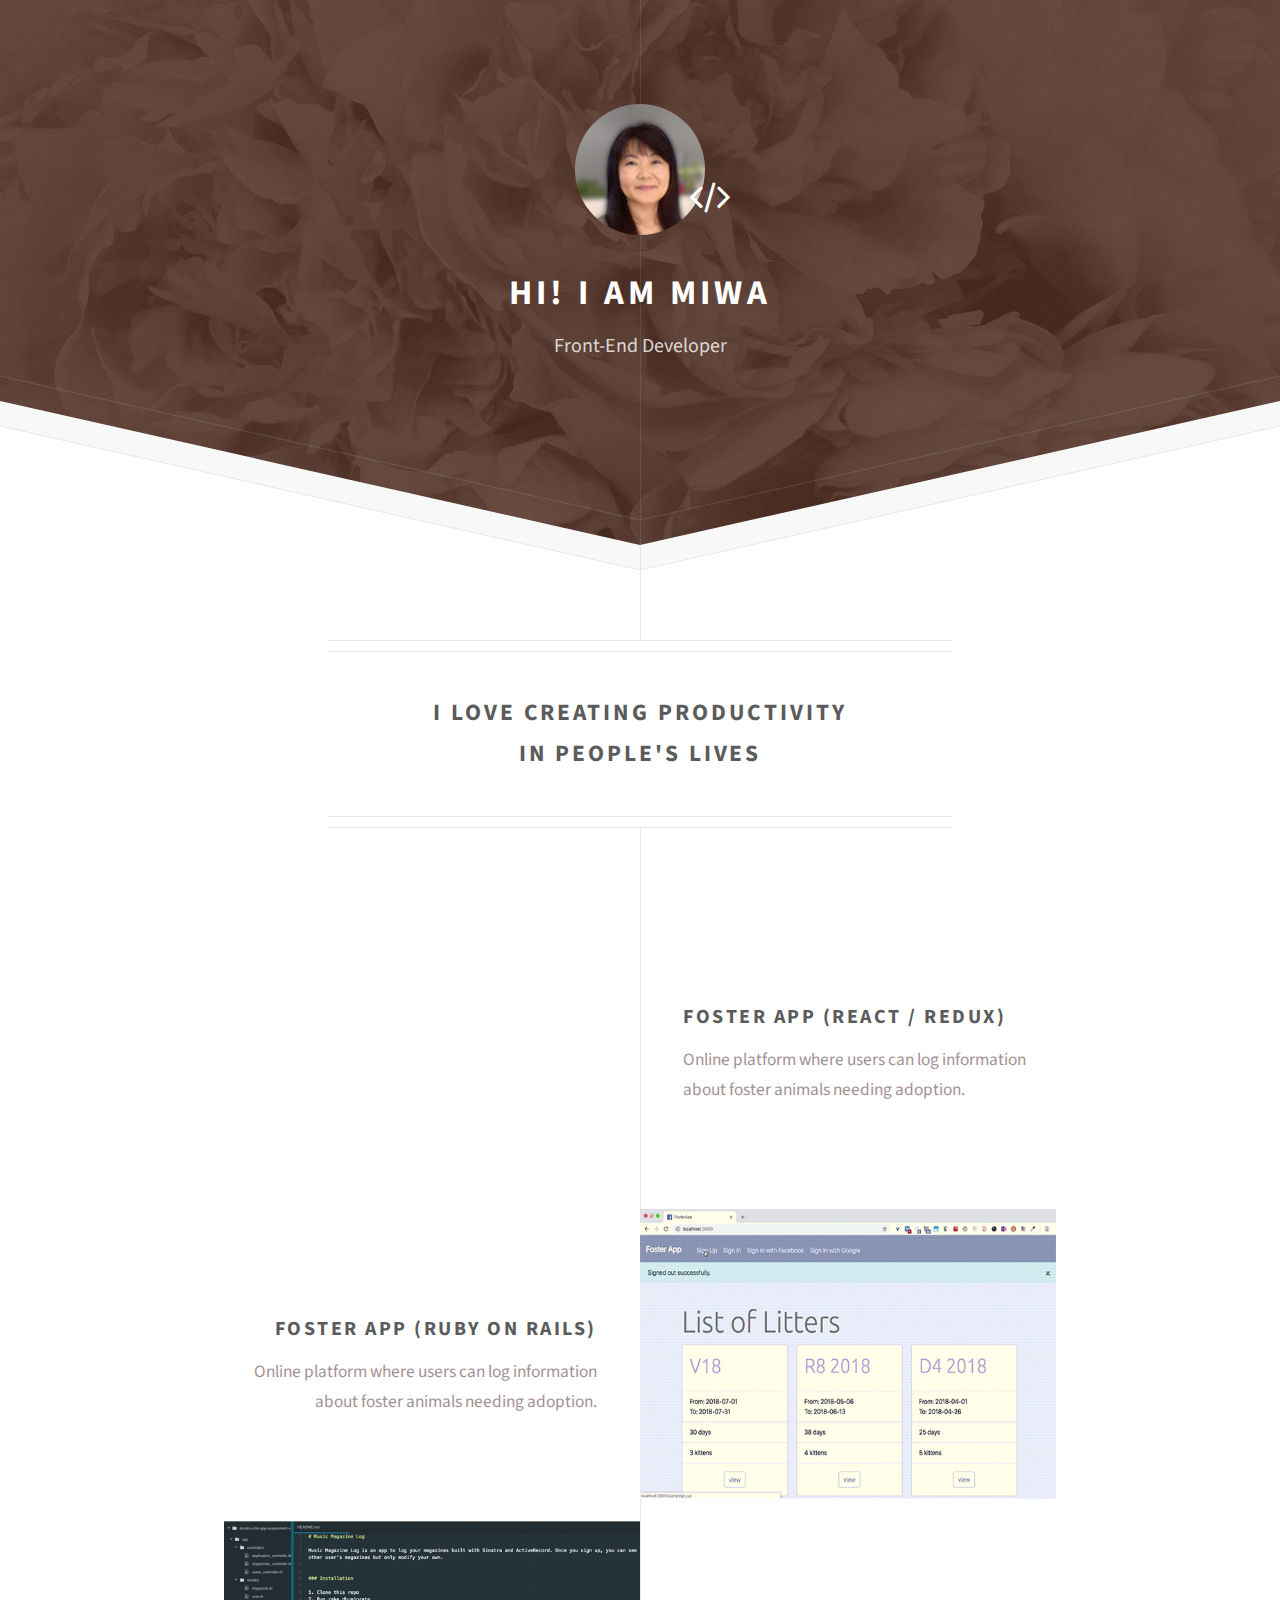
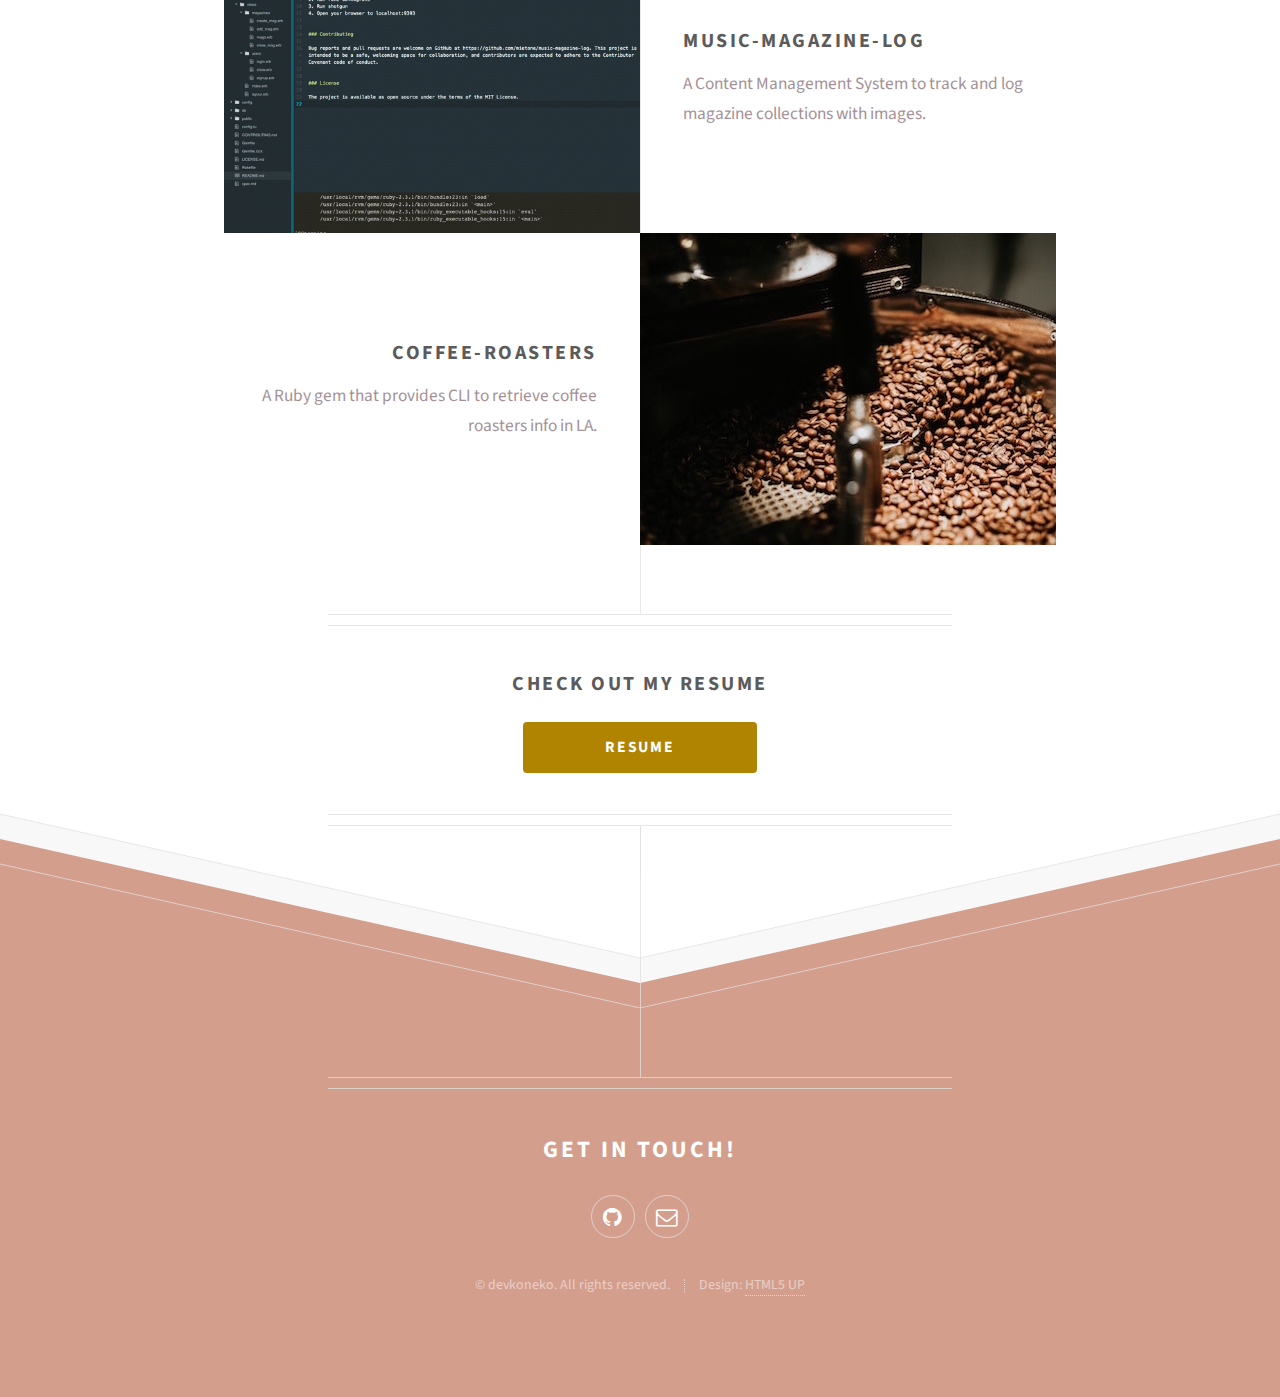
==== commit fbc5015e: "Updates" ====
--- a/index.html
+++ b/index.html
@@ -1,5 +1,5 @@
-<!DOCTYPE html><html lang="en"><head><meta charSet="utf-8"/><meta http-equiv="x-ua-compatible" content="ie=edge"/><meta name="viewport" content="width=device-width, initial-scale=1, shrink-to-fit=no"/><style data-href="/resume-portfolio/styles.e4e0071494d974c412fe.css">@import url(https://fonts.googleapis.com/css?family=Source+Sans+Pro:300,300italic,400,400italic,600,600italic,700,700italic);
+<!DOCTYPE html><html lang="en"><head><meta charSet="utf-8"/><meta http-equiv="x-ua-compatible" content="ie=edge"/><meta name="viewport" content="width=device-width, initial-scale=1, shrink-to-fit=no"/><style data-href="/styles.20331cc40163a2817be5.css">@import url(https://fonts.googleapis.com/css?family=Source+Sans+Pro:300,300italic,400,400italic,600,600italic,700,700italic);
 /*!
  *  Font Awesome 4.7.0 by @davegandy - http://fontawesome.io - @fontawesome
  *  License - http://fontawesome.io/license (Font: SIL OFL 1.1, CSS: MIT License)
- */@font-face{font-family:FontAwesome;src:url(/resume-portfolio/static/fontawesome-webfont-674f50d287a8c48dc19ba404d20fe713.eot);src:url(/resume-portfolio/static/fontawesome-webfont-674f50d287a8c48dc19ba404d20fe713.eot?#iefix&v=4.7.0) format("embedded-opentype"),url(/resume-portfolio/static/fontawesome-webfont-af7ae505a9eed503f8b8e6982036873e.woff2) format("woff2"),url(/resume-portfolio/static/fontawesome-webfont-fee66e712a8a08eef5805a46892932ad.woff) format("woff"),url(/resume-portfolio/static/fontawesome-webfont-b06871f281fee6b241d60582ae9369b9.ttf) format("truetype"),url(/resume-portfolio/static/fontawesome-webfont-912ec66d7572ff821749319396470bde.svg#fontawesomeregular) format("svg");font-weight:400;font-style:normal}.fa{display:inline-block;font:normal normal normal 14px/1 FontAwesome;font-size:inherit;text-rendering:auto;-webkit-font-smoothing:antialiased;-moz-osx-font-smoothing:grayscale}.fa-lg{font-size:1.33333333em;line-height:.75em;vertical-align:-15%}.fa-2x{font-size:2em}.fa-3x{font-size:3em}.fa-4x{font-size:4em}.fa-5x{font-size:5em}.fa-fw{width:1.28571429em;text-align:center}.fa-ul{padding-left:0;margin-left:2.14285714em;list-style-type:none}.fa-ul>li{position:relative}.fa-li{position:absolute;left:-2.14285714em;width:2.14285714em;top:.14285714em;text-align:center}.fa-li.fa-lg{left:-1.85714286em}.fa-border{padding:.2em .25em .15em;border:.08em solid #eee;border-radius:.1em}.fa-pull-left{float:left}.fa-pull-right{float:right}.fa.fa-pull-left{margin-right:.3em}.fa.fa-pull-right{margin-left:.3em}.pull-right{float:right}.pull-left{float:left}.fa.pull-left{margin-right:.3em}.fa.pull-right{margin-left:.3em}.fa-spin{-webkit-animation:fa-spin 2s linear infinite;animation:fa-spin 2s linear infinite}.fa-pulse{-webkit-animation:fa-spin 1s steps(8) infinite;animation:fa-spin 1s steps(8) infinite}@-webkit-keyframes fa-spin{0%{-webkit-transform:rotate(0deg);transform:rotate(0deg)}to{-webkit-transform:rotate(359deg);transform:rotate(359deg)}}@keyframes fa-spin{0%{-webkit-transform:rotate(0deg);transform:rotate(0deg)}to{-webkit-transform:rotate(359deg);transform:rotate(359deg)}}.fa-rotate-90{-ms-filter:"progid:DXImageTransform.Microsoft.BasicImage(rotation=1)";-webkit-transform:rotate(90deg);transform:rotate(90deg)}.fa-rotate-180{-ms-filter:"progid:DXImageTransform.Microsoft.BasicImage(rotation=2)";-webkit-transform:rotate(180deg);transform:rotate(180deg)}.fa-rotate-270{-ms-filter:"progid:DXImageTransform.Microsoft.BasicImage(rotation=3)";-webkit-transform:rotate(270deg);transform:rotate(270deg)}.fa-flip-horizontal{-ms-filter:"progid:DXImageTransform.Microsoft.BasicImage(rotation=0, mirror=1)";-webkit-transform:scaleX(-1);transform:scaleX(-1)}.fa-flip-vertical{-ms-filter:"progid:DXImageTransform.Microsoft.BasicImage(rotation=2, mirror=1)";-webkit-transform:scaleY(-1);transform:scaleY(-1)}:root .fa-flip-horizontal,:root .fa-flip-vertical,:root .fa-rotate-90,:root .fa-rotate-180,:root .fa-rotate-270{-webkit-filter:none;filter:none}.fa-stack{position:relative;display:inline-block;width:2em;height:2em;line-height:2em;vertical-align:middle}.fa-stack-1x,.fa-stack-2x{position:absolute;left:0;width:100%;text-align:center}.fa-stack-1x{line-height:inherit}.fa-stack-2x{font-size:2em}.fa-inverse{color:#fff}.fa-glass:before{content:"\F000"}.fa-music:before{content:"\F001"}.fa-search:before{content:"\F002"}.fa-envelope-o:before{content:"\F003"}.fa-heart:before{content:"\F004"}.fa-star:before{content:"\F005"}.fa-star-o:before{content:"\F006"}.fa-user:before{content:"\F007"}.fa-film:before{content:"\F008"}.fa-th-large:before{content:"\F009"}.fa-th:before{content:"\F00A"}.fa-th-list:before{content:"\F00B"}.fa-check:before{content:"\F00C"}.fa-close:before,.fa-remove:before,.fa-times:before{content:"\F00D"}.fa-search-plus:before{content:"\F00E"}.fa-search-minus:before{content:"\F010"}.fa-power-off:before{content:"\F011"}.fa-signal:before{content:"\F012"}.fa-cog:before,.fa-gear:before{content:"\F013"}.fa-trash-o:before{content:"\F014"}.fa-home:before{content:"\F015"}.fa-file-o:before{content:"\F016"}.fa-clock-o:before{content:"\F017"}.fa-road:before{content:"\F018"}.fa-download:before{content:"\F019"}.fa-arrow-circle-o-down:before{content:"\F01A"}.fa-arrow-circle-o-up:before{content:"\F01B"}.fa-inbox:before{content:"\F01C"}.fa-play-circle-o:before{content:"\F01D"}.fa-repeat:before,.fa-rotate-right:before{content:"\F01E"}.fa-refresh:before{content:"\F021"}.fa-list-alt:before{content:"\F022"}.fa-lock:before{content:"\F023"}.fa-flag:before{content:"\F024"}.fa-headphones:before{content:"\F025"}.fa-volume-off:before{content:"\F026"}.fa-volume-down:before{content:"\F027"}.fa-volume-up:before{content:"\F028"}.fa-qrcode:before{content:"\F029"}.fa-barcode:before{content:"\F02A"}.fa-tag:before{content:"\F02B"}.fa-tags:before{content:"\F02C"}.fa-book:before{content:"\F02D"}.fa-bookmark:before{content:"\F02E"}.fa-print:before{content:"\F02F"}.fa-camera:before{content:"\F030"}.fa-font:before{content:"\F031"}.fa-bold:before{content:"\F032"}.fa-italic:before{content:"\F033"}.fa-text-height:before{content:"\F034"}.fa-text-width:before{content:"\F035"}.fa-align-left:before{content:"\F036"}.fa-align-center:before{content:"\F037"}.fa-align-right:before{content:"\F038"}.fa-align-justify:before{content:"\F039"}.fa-list:before{content:"\F03A"}.fa-dedent:before,.fa-outdent:before{content:"\F03B"}.fa-indent:before{content:"\F03C"}.fa-video-camera:before{content:"\F03D"}.fa-image:before,.fa-photo:before,.fa-picture-o:before{content:"\F03E"}.fa-pencil:before{content:"\F040"}.fa-map-marker:before{content:"\F041"}.fa-adjust:before{content:"\F042"}.fa-tint:before{content:"\F043"}.fa-edit:before,.fa-pencil-square-o:before{content:"\F044"}.fa-share-square-o:before{content:"\F045"}.fa-check-square-o:before{content:"\F046"}.fa-arrows:before{content:"\F047"}.fa-step-backward:before{content:"\F048"}.fa-fast-backward:before{content:"\F049"}.fa-backward:before{content:"\F04A"}.fa-play:before{content:"\F04B"}.fa-pause:before{content:"\F04C"}.fa-stop:before{content:"\F04D"}.fa-forward:before{content:"\F04E"}.fa-fast-forward:before{content:"\F050"}.fa-step-forward:before{content:"\F051"}.fa-eject:before{content:"\F052"}.fa-chevron-left:before{content:"\F053"}.fa-chevron-right:before{content:"\F054"}.fa-plus-circle:before{content:"\F055"}.fa-minus-circle:before{content:"\F056"}.fa-times-circle:before{content:"\F057"}.fa-check-circle:before{content:"\F058"}.fa-question-circle:before{content:"\F059"}.fa-info-circle:before{content:"\F05A"}.fa-crosshairs:before{content:"\F05B"}.fa-times-circle-o:before{content:"\F05C"}.fa-check-circle-o:before{content:"\F05D"}.fa-ban:before{content:"\F05E"}.fa-arrow-left:before{content:"\F060"}.fa-arrow-right:before{content:"\F061"}.fa-arrow-up:before{content:"\F062"}.fa-arrow-down:before{content:"\F063"}.fa-mail-forward:before,.fa-share:before{content:"\F064"}.fa-expand:before{content:"\F065"}.fa-compress:before{content:"\F066"}.fa-plus:before{content:"\F067"}.fa-minus:before{content:"\F068"}.fa-asterisk:before{content:"\F069"}.fa-exclamation-circle:before{content:"\F06A"}.fa-gift:before{content:"\F06B"}.fa-leaf:before{content:"\F06C"}.fa-fire:before{content:"\F06D"}.fa-eye:before{content:"\F06E"}.fa-eye-slash:before{content:"\F070"}.fa-exclamation-triangle:before,.fa-warning:before{content:"\F071"}.fa-plane:before{content:"\F072"}.fa-calendar:before{content:"\F073"}.fa-random:before{content:"\F074"}.fa-comment:before{content:"\F075"}.fa-magnet:before{content:"\F076"}.fa-chevron-up:before{content:"\F077"}.fa-chevron-down:before{content:"\F078"}.fa-retweet:before{content:"\F079"}.fa-shopping-cart:before{content:"\F07A"}.fa-folder:before{content:"\F07B"}.fa-folder-open:before{content:"\F07C"}.fa-arrows-v:before{content:"\F07D"}.fa-arrows-h:before{content:"\F07E"}.fa-bar-chart-o:before,.fa-bar-chart:before{content:"\F080"}.fa-twitter-square:before{content:"\F081"}.fa-facebook-square:before{content:"\F082"}.fa-camera-retro:before{content:"\F083"}.fa-key:before{content:"\F084"}.fa-cogs:before,.fa-gears:before{content:"\F085"}.fa-comments:before{content:"\F086"}.fa-thumbs-o-up:before{content:"\F087"}.fa-thumbs-o-down:before{content:"\F088"}.fa-star-half:before{content:"\F089"}.fa-heart-o:before{content:"\F08A"}.fa-sign-out:before{content:"\F08B"}.fa-linkedin-square:before{content:"\F08C"}.fa-thumb-tack:before{content:"\F08D"}.fa-external-link:before{content:"\F08E"}.fa-sign-in:before{content:"\F090"}.fa-trophy:before{content:"\F091"}.fa-github-square:before{content:"\F092"}.fa-upload:before{content:"\F093"}.fa-lemon-o:before{content:"\F094"}.fa-phone:before{content:"\F095"}.fa-square-o:before{content:"\F096"}.fa-bookmark-o:before{content:"\F097"}.fa-phone-square:before{content:"\F098"}.fa-twitter:before{content:"\F099"}.fa-facebook-f:before,.fa-facebook:before{content:"\F09A"}.fa-github:before{content:"\F09B"}.fa-unlock:before{content:"\F09C"}.fa-credit-card:before{content:"\F09D"}.fa-feed:before,.fa-rss:before{content:"\F09E"}.fa-hdd-o:before{content:"\F0A0"}.fa-bullhorn:before{content:"\F0A1"}.fa-bell:before{content:"\F0F3"}.fa-certificate:before{content:"\F0A3"}.fa-hand-o-right:before{content:"\F0A4"}.fa-hand-o-left:before{content:"\F0A5"}.fa-hand-o-up:before{content:"\F0A6"}.fa-hand-o-down:before{content:"\F0A7"}.fa-arrow-circle-left:before{content:"\F0A8"}.fa-arrow-circle-right:before{content:"\F0A9"}.fa-arrow-circle-up:before{content:"\F0AA"}.fa-arrow-circle-down:before{content:"\F0AB"}.fa-globe:before{content:"\F0AC"}.fa-wrench:before{content:"\F0AD"}.fa-tasks:before{content:"\F0AE"}.fa-filter:before{content:"\F0B0"}.fa-briefcase:before{content:"\F0B1"}.fa-arrows-alt:before{content:"\F0B2"}.fa-group:before,.fa-users:before{content:"\F0C0"}.fa-chain:before,.fa-link:before{content:"\F0C1"}.fa-cloud:before{content:"\F0C2"}.fa-flask:before{content:"\F0C3"}.fa-cut:before,.fa-scissors:before{content:"\F0C4"}.fa-copy:before,.fa-files-o:before{content:"\F0C5"}.fa-paperclip:before{content:"\F0C6"}.fa-floppy-o:before,.fa-save:before{content:"\F0C7"}.fa-square:before{content:"\F0C8"}.fa-bars:before,.fa-navicon:before,.fa-reorder:before{content:"\F0C9"}.fa-list-ul:before{content:"\F0CA"}.fa-list-ol:before{content:"\F0CB"}.fa-strikethrough:before{content:"\F0CC"}.fa-underline:before{content:"\F0CD"}.fa-table:before{content:"\F0CE"}.fa-magic:before{content:"\F0D0"}.fa-truck:before{content:"\F0D1"}.fa-pinterest:before{content:"\F0D2"}.fa-pinterest-square:before{content:"\F0D3"}.fa-google-plus-square:before{content:"\F0D4"}.fa-google-plus:before{content:"\F0D5"}.fa-money:before{content:"\F0D6"}.fa-caret-down:before{content:"\F0D7"}.fa-caret-up:before{content:"\F0D8"}.fa-caret-left:before{content:"\F0D9"}.fa-caret-right:before{content:"\F0DA"}.fa-columns:before{content:"\F0DB"}.fa-sort:before,.fa-unsorted:before{content:"\F0DC"}.fa-sort-desc:before,.fa-sort-down:before{content:"\F0DD"}.fa-sort-asc:before,.fa-sort-up:before{content:"\F0DE"}.fa-envelope:before{content:"\F0E0"}.fa-linkedin:before{content:"\F0E1"}.fa-rotate-left:before,.fa-undo:before{content:"\F0E2"}.fa-gavel:before,.fa-legal:before{content:"\F0E3"}.fa-dashboard:before,.fa-tachometer:before{content:"\F0E4"}.fa-comment-o:before{content:"\F0E5"}.fa-comments-o:before{content:"\F0E6"}.fa-bolt:before,.fa-flash:before{content:"\F0E7"}.fa-sitemap:before{content:"\F0E8"}.fa-umbrella:before{content:"\F0E9"}.fa-clipboard:before,.fa-paste:before{content:"\F0EA"}.fa-lightbulb-o:before{content:"\F0EB"}.fa-exchange:before{content:"\F0EC"}.fa-cloud-download:before{content:"\F0ED"}.fa-cloud-upload:before{content:"\F0EE"}.fa-user-md:before{content:"\F0F0"}.fa-stethoscope:before{content:"\F0F1"}.fa-suitcase:before{content:"\F0F2"}.fa-bell-o:before{content:"\F0A2"}.fa-coffee:before{content:"\F0F4"}.fa-cutlery:before{content:"\F0F5"}.fa-file-text-o:before{content:"\F0F6"}.fa-building-o:before{content:"\F0F7"}.fa-hospital-o:before{content:"\F0F8"}.fa-ambulance:before{content:"\F0F9"}.fa-medkit:before{content:"\F0FA"}.fa-fighter-jet:before{content:"\F0FB"}.fa-beer:before{content:"\F0FC"}.fa-h-square:before{content:"\F0FD"}.fa-plus-square:before{content:"\F0FE"}.fa-angle-double-left:before{content:"\F100"}.fa-angle-double-right:before{content:"\F101"}.fa-angle-double-up:before{content:"\F102"}.fa-angle-double-down:before{content:"\F103"}.fa-angle-left:before{content:"\F104"}.fa-angle-right:before{content:"\F105"}.fa-angle-up:before{content:"\F106"}.fa-angle-down:before{content:"\F107"}.fa-desktop:before{content:"\F108"}.fa-laptop:before{content:"\F109"}.fa-tablet:before{content:"\F10A"}.fa-mobile-phone:before,.fa-mobile:before{content:"\F10B"}.fa-circle-o:before{content:"\F10C"}.fa-quote-left:before{content:"\F10D"}.fa-quote-right:before{content:"\F10E"}.fa-spinner:before{content:"\F110"}.fa-circle:before{content:"\F111"}.fa-mail-reply:before,.fa-reply:before{content:"\F112"}.fa-github-alt:before{content:"\F113"}.fa-folder-o:before{content:"\F114"}.fa-folder-open-o:before{content:"\F115"}.fa-smile-o:before{content:"\F118"}.fa-frown-o:before{content:"\F119"}.fa-meh-o:before{content:"\F11A"}.fa-gamepad:before{content:"\F11B"}.fa-keyboard-o:before{content:"\F11C"}.fa-flag-o:before{content:"\F11D"}.fa-flag-checkered:before{content:"\F11E"}.fa-terminal:before{content:"\F120"}.fa-code:before{content:"\F121"}.fa-mail-reply-all:before,.fa-reply-all:before{content:"\F122"}.fa-star-half-empty:before,.fa-star-half-full:before,.fa-star-half-o:before{content:"\F123"}.fa-location-arrow:before{content:"\F124"}.fa-crop:before{content:"\F125"}.fa-code-fork:before{content:"\F126"}.fa-chain-broken:before,.fa-unlink:before{content:"\F127"}.fa-question:before{content:"\F128"}.fa-info:before{content:"\F129"}.fa-exclamation:before{content:"\F12A"}.fa-superscript:before{content:"\F12B"}.fa-subscript:before{content:"\F12C"}.fa-eraser:before{content:"\F12D"}.fa-puzzle-piece:before{content:"\F12E"}.fa-microphone:before{content:"\F130"}.fa-microphone-slash:before{content:"\F131"}.fa-shield:before{content:"\F132"}.fa-calendar-o:before{content:"\F133"}.fa-fire-extinguisher:before{content:"\F134"}.fa-rocket:before{content:"\F135"}.fa-maxcdn:before{content:"\F136"}.fa-chevron-circle-left:before{content:"\F137"}.fa-chevron-circle-right:before{content:"\F138"}.fa-chevron-circle-up:before{content:"\F139"}.fa-chevron-circle-down:before{content:"\F13A"}.fa-html5:before{content:"\F13B"}.fa-css3:before{content:"\F13C"}.fa-anchor:before{content:"\F13D"}.fa-unlock-alt:before{content:"\F13E"}.fa-bullseye:before{content:"\F140"}.fa-ellipsis-h:before{content:"\F141"}.fa-ellipsis-v:before{content:"\F142"}.fa-rss-square:before{content:"\F143"}.fa-play-circle:before{content:"\F144"}.fa-ticket:before{content:"\F145"}.fa-minus-square:before{content:"\F146"}.fa-minus-square-o:before{content:"\F147"}.fa-level-up:before{content:"\F148"}.fa-level-down:before{content:"\F149"}.fa-check-square:before{content:"\F14A"}.fa-pencil-square:before{content:"\F14B"}.fa-external-link-square:before{content:"\F14C"}.fa-share-square:before{content:"\F14D"}.fa-compass:before{content:"\F14E"}.fa-caret-square-o-down:before,.fa-toggle-down:before{content:"\F150"}.fa-caret-square-o-up:before,.fa-toggle-up:before{content:"\F151"}.fa-caret-square-o-right:before,.fa-toggle-right:before{content:"\F152"}.fa-eur:before,.fa-euro:before{content:"\F153"}.fa-gbp:before{content:"\F154"}.fa-dollar:before,.fa-usd:before{content:"\F155"}.fa-inr:before,.fa-rupee:before{content:"\F156"}.fa-cny:before,.fa-jpy:before,.fa-rmb:before,.fa-yen:before{content:"\F157"}.fa-rouble:before,.fa-rub:before,.fa-ruble:before{content:"\F158"}.fa-krw:before,.fa-won:before{content:"\F159"}.fa-bitcoin:before,.fa-btc:before{content:"\F15A"}.fa-file:before{content:"\F15B"}.fa-file-text:before{content:"\F15C"}.fa-sort-alpha-asc:before{content:"\F15D"}.fa-sort-alpha-desc:before{content:"\F15E"}.fa-sort-amount-asc:before{content:"\F160"}.fa-sort-amount-desc:before{content:"\F161"}.fa-sort-numeric-asc:before{content:"\F162"}.fa-sort-numeric-desc:before{content:"\F163"}.fa-thumbs-up:before{content:"\F164"}.fa-thumbs-down:before{content:"\F165"}.fa-youtube-square:before{content:"\F166"}.fa-youtube:before{content:"\F167"}.fa-xing:before{content:"\F168"}.fa-xing-square:before{content:"\F169"}.fa-youtube-play:before{content:"\F16A"}.fa-dropbox:before{content:"\F16B"}.fa-stack-overflow:before{content:"\F16C"}.fa-instagram:before{content:"\F16D"}.fa-flickr:before{content:"\F16E"}.fa-adn:before{content:"\F170"}.fa-bitbucket:before{content:"\F171"}.fa-bitbucket-square:before{content:"\F172"}.fa-tumblr:before{content:"\F173"}.fa-tumblr-square:before{content:"\F174"}.fa-long-arrow-down:before{content:"\F175"}.fa-long-arrow-up:before{content:"\F176"}.fa-long-arrow-left:before{content:"\F177"}.fa-long-arrow-right:before{content:"\F178"}.fa-apple:before{content:"\F179"}.fa-windows:before{content:"\F17A"}.fa-android:before{content:"\F17B"}.fa-linux:before{content:"\F17C"}.fa-dribbble:before{content:"\F17D"}.fa-skype:before{content:"\F17E"}.fa-foursquare:before{content:"\F180"}.fa-trello:before{content:"\F181"}.fa-female:before{content:"\F182"}.fa-male:before{content:"\F183"}.fa-gittip:before,.fa-gratipay:before{content:"\F184"}.fa-sun-o:before{content:"\F185"}.fa-moon-o:before{content:"\F186"}.fa-archive:before{content:"\F187"}.fa-bug:before{content:"\F188"}.fa-vk:before{content:"\F189"}.fa-weibo:before{content:"\F18A"}.fa-renren:before{content:"\F18B"}.fa-pagelines:before{content:"\F18C"}.fa-stack-exchange:before{content:"\F18D"}.fa-arrow-circle-o-right:before{content:"\F18E"}.fa-arrow-circle-o-left:before{content:"\F190"}.fa-caret-square-o-left:before,.fa-toggle-left:before{content:"\F191"}.fa-dot-circle-o:before{content:"\F192"}.fa-wheelchair:before{content:"\F193"}.fa-vimeo-square:before{content:"\F194"}.fa-try:before,.fa-turkish-lira:before{content:"\F195"}.fa-plus-square-o:before{content:"\F196"}.fa-space-shuttle:before{content:"\F197"}.fa-slack:before{content:"\F198"}.fa-envelope-square:before{content:"\F199"}.fa-wordpress:before{content:"\F19A"}.fa-openid:before{content:"\F19B"}.fa-bank:before,.fa-institution:before,.fa-university:before{content:"\F19C"}.fa-graduation-cap:before,.fa-mortar-board:before{content:"\F19D"}.fa-yahoo:before{content:"\F19E"}.fa-google:before{content:"\F1A0"}.fa-reddit:before{content:"\F1A1"}.fa-reddit-square:before{content:"\F1A2"}.fa-stumbleupon-circle:before{content:"\F1A3"}.fa-stumbleupon:before{content:"\F1A4"}.fa-delicious:before{content:"\F1A5"}.fa-digg:before{content:"\F1A6"}.fa-pied-piper-pp:before{content:"\F1A7"}.fa-pied-piper-alt:before{content:"\F1A8"}.fa-drupal:before{content:"\F1A9"}.fa-joomla:before{content:"\F1AA"}.fa-language:before{content:"\F1AB"}.fa-fax:before{content:"\F1AC"}.fa-building:before{content:"\F1AD"}.fa-child:before{content:"\F1AE"}.fa-paw:before{content:"\F1B0"}.fa-spoon:before{content:"\F1B1"}.fa-cube:before{content:"\F1B2"}.fa-cubes:before{content:"\F1B3"}.fa-behance:before{content:"\F1B4"}.fa-behance-square:before{content:"\F1B5"}.fa-steam:before{content:"\F1B6"}.fa-steam-square:before{content:"\F1B7"}.fa-recycle:before{content:"\F1B8"}.fa-automobile:before,.fa-car:before{content:"\F1B9"}.fa-cab:before,.fa-taxi:before{content:"\F1BA"}.fa-tree:before{content:"\F1BB"}.fa-spotify:before{content:"\F1BC"}.fa-deviantart:before{content:"\F1BD"}.fa-soundcloud:before{content:"\F1BE"}.fa-database:before{content:"\F1C0"}.fa-file-pdf-o:before{content:"\F1C1"}.fa-file-word-o:before{content:"\F1C2"}.fa-file-excel-o:before{content:"\F1C3"}.fa-file-powerpoint-o:before{content:"\F1C4"}.fa-file-image-o:before,.fa-file-photo-o:before,.fa-file-picture-o:before{content:"\F1C5"}.fa-file-archive-o:before,.fa-file-zip-o:before{content:"\F1C6"}.fa-file-audio-o:before,.fa-file-sound-o:before{content:"\F1C7"}.fa-file-movie-o:before,.fa-file-video-o:before{content:"\F1C8"}.fa-file-code-o:before{content:"\F1C9"}.fa-vine:before{content:"\F1CA"}.fa-codepen:before{content:"\F1CB"}.fa-jsfiddle:before{content:"\F1CC"}.fa-life-bouy:before,.fa-life-buoy:before,.fa-life-ring:before,.fa-life-saver:before,.fa-support:before{content:"\F1CD"}.fa-circle-o-notch:before{content:"\F1CE"}.fa-ra:before,.fa-rebel:before,.fa-resistance:before{content:"\F1D0"}.fa-empire:before,.fa-ge:before{content:"\F1D1"}.fa-git-square:before{content:"\F1D2"}.fa-git:before{content:"\F1D3"}.fa-hacker-news:before,.fa-y-combinator-square:before,.fa-yc-square:before{content:"\F1D4"}.fa-tencent-weibo:before{content:"\F1D5"}.fa-qq:before{content:"\F1D6"}.fa-wechat:before,.fa-weixin:before{content:"\F1D7"}.fa-paper-plane:before,.fa-send:before{content:"\F1D8"}.fa-paper-plane-o:before,.fa-send-o:before{content:"\F1D9"}.fa-history:before{content:"\F1DA"}.fa-circle-thin:before{content:"\F1DB"}.fa-header:before{content:"\F1DC"}.fa-paragraph:before{content:"\F1DD"}.fa-sliders:before{content:"\F1DE"}.fa-share-alt:before{content:"\F1E0"}.fa-share-alt-square:before{content:"\F1E1"}.fa-bomb:before{content:"\F1E2"}.fa-futbol-o:before,.fa-soccer-ball-o:before{content:"\F1E3"}.fa-tty:before{content:"\F1E4"}.fa-binoculars:before{content:"\F1E5"}.fa-plug:before{content:"\F1E6"}.fa-slideshare:before{content:"\F1E7"}.fa-twitch:before{content:"\F1E8"}.fa-yelp:before{content:"\F1E9"}.fa-newspaper-o:before{content:"\F1EA"}.fa-wifi:before{content:"\F1EB"}.fa-calculator:before{content:"\F1EC"}.fa-paypal:before{content:"\F1ED"}.fa-google-wallet:before{content:"\F1EE"}.fa-cc-visa:before{content:"\F1F0"}.fa-cc-mastercard:before{content:"\F1F1"}.fa-cc-discover:before{content:"\F1F2"}.fa-cc-amex:before{content:"\F1F3"}.fa-cc-paypal:before{content:"\F1F4"}.fa-cc-stripe:before{content:"\F1F5"}.fa-bell-slash:before{content:"\F1F6"}.fa-bell-slash-o:before{content:"\F1F7"}.fa-trash:before{content:"\F1F8"}.fa-copyright:before{content:"\F1F9"}.fa-at:before{content:"\F1FA"}.fa-eyedropper:before{content:"\F1FB"}.fa-paint-brush:before{content:"\F1FC"}.fa-birthday-cake:before{content:"\F1FD"}.fa-area-chart:before{content:"\F1FE"}.fa-pie-chart:before{content:"\F200"}.fa-line-chart:before{content:"\F201"}.fa-lastfm:before{content:"\F202"}.fa-lastfm-square:before{content:"\F203"}.fa-toggle-off:before{content:"\F204"}.fa-toggle-on:before{content:"\F205"}.fa-bicycle:before{content:"\F206"}.fa-bus:before{content:"\F207"}.fa-ioxhost:before{content:"\F208"}.fa-angellist:before{content:"\F209"}.fa-cc:before{content:"\F20A"}.fa-ils:before,.fa-shekel:before,.fa-sheqel:before{content:"\F20B"}.fa-meanpath:before{content:"\F20C"}.fa-buysellads:before{content:"\F20D"}.fa-connectdevelop:before{content:"\F20E"}.fa-dashcube:before{content:"\F210"}.fa-forumbee:before{content:"\F211"}.fa-leanpub:before{content:"\F212"}.fa-sellsy:before{content:"\F213"}.fa-shirtsinbulk:before{content:"\F214"}.fa-simplybuilt:before{content:"\F215"}.fa-skyatlas:before{content:"\F216"}.fa-cart-plus:before{content:"\F217"}.fa-cart-arrow-down:before{content:"\F218"}.fa-diamond:before{content:"\F219"}.fa-ship:before{content:"\F21A"}.fa-user-secret:before{content:"\F21B"}.fa-motorcycle:before{content:"\F21C"}.fa-street-view:before{content:"\F21D"}.fa-heartbeat:before{content:"\F21E"}.fa-venus:before{content:"\F221"}.fa-mars:before{content:"\F222"}.fa-mercury:before{content:"\F223"}.fa-intersex:before,.fa-transgender:before{content:"\F224"}.fa-transgender-alt:before{content:"\F225"}.fa-venus-double:before{content:"\F226"}.fa-mars-double:before{content:"\F227"}.fa-venus-mars:before{content:"\F228"}.fa-mars-stroke:before{content:"\F229"}.fa-mars-stroke-v:before{content:"\F22A"}.fa-mars-stroke-h:before{content:"\F22B"}.fa-neuter:before{content:"\F22C"}.fa-genderless:before{content:"\F22D"}.fa-facebook-official:before{content:"\F230"}.fa-pinterest-p:before{content:"\F231"}.fa-whatsapp:before{content:"\F232"}.fa-server:before{content:"\F233"}.fa-user-plus:before{content:"\F234"}.fa-user-times:before{content:"\F235"}.fa-bed:before,.fa-hotel:before{content:"\F236"}.fa-viacoin:before{content:"\F237"}.fa-train:before{content:"\F238"}.fa-subway:before{content:"\F239"}.fa-medium:before{content:"\F23A"}.fa-y-combinator:before,.fa-yc:before{content:"\F23B"}.fa-optin-monster:before{content:"\F23C"}.fa-opencart:before{content:"\F23D"}.fa-expeditedssl:before{content:"\F23E"}.fa-battery-4:before,.fa-battery-full:before,.fa-battery:before{content:"\F240"}.fa-battery-3:before,.fa-battery-three-quarters:before{content:"\F241"}.fa-battery-2:before,.fa-battery-half:before{content:"\F242"}.fa-battery-1:before,.fa-battery-quarter:before{content:"\F243"}.fa-battery-0:before,.fa-battery-empty:before{content:"\F244"}.fa-mouse-pointer:before{content:"\F245"}.fa-i-cursor:before{content:"\F246"}.fa-object-group:before{content:"\F247"}.fa-object-ungroup:before{content:"\F248"}.fa-sticky-note:before{content:"\F249"}.fa-sticky-note-o:before{content:"\F24A"}.fa-cc-jcb:before{content:"\F24B"}.fa-cc-diners-club:before{content:"\F24C"}.fa-clone:before{content:"\F24D"}.fa-balance-scale:before{content:"\F24E"}.fa-hourglass-o:before{content:"\F250"}.fa-hourglass-1:before,.fa-hourglass-start:before{content:"\F251"}.fa-hourglass-2:before,.fa-hourglass-half:before{content:"\F252"}.fa-hourglass-3:before,.fa-hourglass-end:before{content:"\F253"}.fa-hourglass:before{content:"\F254"}.fa-hand-grab-o:before,.fa-hand-rock-o:before{content:"\F255"}.fa-hand-paper-o:before,.fa-hand-stop-o:before{content:"\F256"}.fa-hand-scissors-o:before{content:"\F257"}.fa-hand-lizard-o:before{content:"\F258"}.fa-hand-spock-o:before{content:"\F259"}.fa-hand-pointer-o:before{content:"\F25A"}.fa-hand-peace-o:before{content:"\F25B"}.fa-trademark:before{content:"\F25C"}.fa-registered:before{content:"\F25D"}.fa-creative-commons:before{content:"\F25E"}.fa-gg:before{content:"\F260"}.fa-gg-circle:before{content:"\F261"}.fa-tripadvisor:before{content:"\F262"}.fa-odnoklassniki:before{content:"\F263"}.fa-odnoklassniki-square:before{content:"\F264"}.fa-get-pocket:before{content:"\F265"}.fa-wikipedia-w:before{content:"\F266"}.fa-safari:before{content:"\F267"}.fa-chrome:before{content:"\F268"}.fa-firefox:before{content:"\F269"}.fa-opera:before{content:"\F26A"}.fa-internet-explorer:before{content:"\F26B"}.fa-television:before,.fa-tv:before{content:"\F26C"}.fa-contao:before{content:"\F26D"}.fa-500px:before{content:"\F26E"}.fa-amazon:before{content:"\F270"}.fa-calendar-plus-o:before{content:"\F271"}.fa-calendar-minus-o:before{content:"\F272"}.fa-calendar-times-o:before{content:"\F273"}.fa-calendar-check-o:before{content:"\F274"}.fa-industry:before{content:"\F275"}.fa-map-pin:before{content:"\F276"}.fa-map-signs:before{content:"\F277"}.fa-map-o:before{content:"\F278"}.fa-map:before{content:"\F279"}.fa-commenting:before{content:"\F27A"}.fa-commenting-o:before{content:"\F27B"}.fa-houzz:before{content:"\F27C"}.fa-vimeo:before{content:"\F27D"}.fa-black-tie:before{content:"\F27E"}.fa-fonticons:before{content:"\F280"}.fa-reddit-alien:before{content:"\F281"}.fa-edge:before{content:"\F282"}.fa-credit-card-alt:before{content:"\F283"}.fa-codiepie:before{content:"\F284"}.fa-modx:before{content:"\F285"}.fa-fort-awesome:before{content:"\F286"}.fa-usb:before{content:"\F287"}.fa-product-hunt:before{content:"\F288"}.fa-mixcloud:before{content:"\F289"}.fa-scribd:before{content:"\F28A"}.fa-pause-circle:before{content:"\F28B"}.fa-pause-circle-o:before{content:"\F28C"}.fa-stop-circle:before{content:"\F28D"}.fa-stop-circle-o:before{content:"\F28E"}.fa-shopping-bag:before{content:"\F290"}.fa-shopping-basket:before{content:"\F291"}.fa-hashtag:before{content:"\F292"}.fa-bluetooth:before{content:"\F293"}.fa-bluetooth-b:before{content:"\F294"}.fa-percent:before{content:"\F295"}.fa-gitlab:before{content:"\F296"}.fa-wpbeginner:before{content:"\F297"}.fa-wpforms:before{content:"\F298"}.fa-envira:before{content:"\F299"}.fa-universal-access:before{content:"\F29A"}.fa-wheelchair-alt:before{content:"\F29B"}.fa-question-circle-o:before{content:"\F29C"}.fa-blind:before{content:"\F29D"}.fa-audio-description:before{content:"\F29E"}.fa-volume-control-phone:before{content:"\F2A0"}.fa-braille:before{content:"\F2A1"}.fa-assistive-listening-systems:before{content:"\F2A2"}.fa-american-sign-language-interpreting:before,.fa-asl-interpreting:before{content:"\F2A3"}.fa-deaf:before,.fa-deafness:before,.fa-hard-of-hearing:before{content:"\F2A4"}.fa-glide:before{content:"\F2A5"}.fa-glide-g:before{content:"\F2A6"}.fa-sign-language:before,.fa-signing:before{content:"\F2A7"}.fa-low-vision:before{content:"\F2A8"}.fa-viadeo:before{content:"\F2A9"}.fa-viadeo-square:before{content:"\F2AA"}.fa-snapchat:before{content:"\F2AB"}.fa-snapchat-ghost:before{content:"\F2AC"}.fa-snapchat-square:before{content:"\F2AD"}.fa-pied-piper:before{content:"\F2AE"}.fa-first-order:before{content:"\F2B0"}.fa-yoast:before{content:"\F2B1"}.fa-themeisle:before{content:"\F2B2"}.fa-google-plus-circle:before,.fa-google-plus-official:before{content:"\F2B3"}.fa-fa:before,.fa-font-awesome:before{content:"\F2B4"}.fa-handshake-o:before{content:"\F2B5"}.fa-envelope-open:before{content:"\F2B6"}.fa-envelope-open-o:before{content:"\F2B7"}.fa-linode:before{content:"\F2B8"}.fa-address-book:before{content:"\F2B9"}.fa-address-book-o:before{content:"\F2BA"}.fa-address-card:before,.fa-vcard:before{content:"\F2BB"}.fa-address-card-o:before,.fa-vcard-o:before{content:"\F2BC"}.fa-user-circle:before{content:"\F2BD"}.fa-user-circle-o:before{content:"\F2BE"}.fa-user-o:before{content:"\F2C0"}.fa-id-badge:before{content:"\F2C1"}.fa-drivers-license:before,.fa-id-card:before{content:"\F2C2"}.fa-drivers-license-o:before,.fa-id-card-o:before{content:"\F2C3"}.fa-quora:before{content:"\F2C4"}.fa-free-code-camp:before{content:"\F2C5"}.fa-telegram:before{content:"\F2C6"}.fa-thermometer-4:before,.fa-thermometer-full:before,.fa-thermometer:before{content:"\F2C7"}.fa-thermometer-3:before,.fa-thermometer-three-quarters:before{content:"\F2C8"}.fa-thermometer-2:before,.fa-thermometer-half:before{content:"\F2C9"}.fa-thermometer-1:before,.fa-thermometer-quarter:before{content:"\F2CA"}.fa-thermometer-0:before,.fa-thermometer-empty:before{content:"\F2CB"}.fa-shower:before{content:"\F2CC"}.fa-bath:before,.fa-bathtub:before,.fa-s15:before{content:"\F2CD"}.fa-podcast:before{content:"\F2CE"}.fa-window-maximize:before{content:"\F2D0"}.fa-window-minimize:before{content:"\F2D1"}.fa-window-restore:before{content:"\F2D2"}.fa-times-rectangle:before,.fa-window-close:before{content:"\F2D3"}.fa-times-rectangle-o:before,.fa-window-close-o:before{content:"\F2D4"}.fa-bandcamp:before{content:"\F2D5"}.fa-grav:before{content:"\F2D6"}.fa-etsy:before{content:"\F2D7"}.fa-imdb:before{content:"\F2D8"}.fa-ravelry:before{content:"\F2D9"}.fa-eercast:before{content:"\F2DA"}.fa-microchip:before{content:"\F2DB"}.fa-snowflake-o:before{content:"\F2DC"}.fa-superpowers:before{content:"\F2DD"}.fa-wpexplorer:before{content:"\F2DE"}.fa-meetup:before{content:"\F2E0"}.sr-only{position:absolute;width:1px;height:1px;padding:0;margin:-1px;overflow:hidden;clip:rect(0,0,0,0);border:0}.sr-only-focusable:active,.sr-only-focusable:focus{position:static;width:auto;height:auto;margin:0;overflow:visible;clip:auto}a,abbr,acronym,address,applet,article,aside,audio,b,big,blockquote,body,canvas,caption,center,cite,code,dd,del,details,dfn,div,dl,dt,em,embed,fieldset,figcaption,figure,footer,form,h1,h2,h3,h4,h5,h6,header,hgroup,html,i,iframe,img,ins,kbd,label,legend,li,mark,menu,nav,object,ol,output,p,pre,q,ruby,s,samp,section,small,span,strike,strong,sub,summary,sup,table,tbody,td,tfoot,th,thead,time,tr,tt,u,ul,var,video{margin:0;padding:0;border:0;font-size:100%;font:inherit;vertical-align:baseline}article,aside,details,figcaption,figure,footer,header,hgroup,menu,nav,section{display:block}body{line-height:1}ol,ul{list-style:none}blockquote,q{quotes:none}blockquote:after,blockquote:before,q:after,q:before{content:"";content:none}table{border-collapse:collapse;border-spacing:0}body{-webkit-text-size-adjust:none}mark{background-color:transparent;color:inherit}input::-moz-focus-inner{border:0;padding:0}input,select,textarea{-moz-appearance:none;-webkit-appearance:none;-ms-appearance:none;appearance:none}html{box-sizing:border-box}*,:after,:before{box-sizing:inherit}body,html{height:100%}.main-body,body{background:#fff}.main-body.is-preload *,.main-body.is-preload :after,.main-body.is-preload :before,body.is-preload *,body.is-preload :after,body.is-preload :before{-webkit-animation:none!important;animation:none!important;-webkit-transition:none!important;transition:none!important}body,input,select,textarea{color:#a39197;font-family:Source Sans Pro,sans-serif;font-size:16pt;font-weight:400;line-height:1.75em}a{-webkit-transition:color .2s ease-in-out,border-bottom-color .2s ease-in-out;transition:color .2s ease-in-out,border-bottom-color .2s ease-in-out;border-bottom:1px dotted;color:#d49e8d;text-decoration:none}a:hover{border-bottom-color:transparent}b,strong{font-weight:600;color:#5b5b5b}em,i{font-style:italic}blockquote,dl,form,ol,p,table,ul{margin:0 0 2em}h1,h2,h3,h4,h5,h6{color:#5b5b5b;font-weight:700;letter-spacing:.125em;line-height:1.75em;margin-bottom:1em;text-transform:uppercase;text-align:center}h1 a,h2 a,h3 a,h4 a,h5 a,h6 a{color:inherit;text-decoration:none}h2{font-size:1.75em}h3{font-size:1.5em}sub{top:.5em}sub,sup{font-size:.8em;position:relative}sup{top:-.5em}hr{border:0;border-top:1px solid hsla(0,0%,87.8%,.75);margin-bottom:1.5em}blockquote{border-left:.5em solid hsla(0,0%,87.8%,.75);font-style:italic;padding:1em 0 1em 2em}.container{margin:0 auto;max-width:100%;width:51em}.container.medium{width:38.25em}@media screen and (max-width:1280px){.container{width:48em}.container.medium{width:36em}}@media screen and (max-width:980px){.container{width:95%}.container.medium{width:71.25%}}@media screen and (max-width:840px){.container{width:95%!important}}@media screen and (max-width:736px){.container{width:90%!important}}@media screen and (max-width:480px){.container{width:100%!important}}.row{display:flex;flex-wrap:wrap;align-items:stretch}.row,.row>*{box-sizing:border-box}.row.gtr-uniform>*>:last-child{margin-bottom:0}.row.aln-left{justify-content:flex-start}.row.aln-center{justify-content:center}.row.aln-right{justify-content:flex-end}.row.aln-top{align-items:flex-start}.row.aln-middle{align-items:center}.row.aln-bottom{align-items:flex-end}.row>.imp{order:-1}.row>.col-1{width:8.33333%}.row>.off-1{margin-left:8.33333%}.row>.col-2{width:16.66667%}.row>.off-2{margin-left:16.66667%}.row>.col-3{width:25%}.row>.off-3{margin-left:25%}.row>.col-4{width:33.33333%}.row>.off-4{margin-left:33.33333%}.row>.col-5{width:41.66667%}.row>.off-5{margin-left:41.66667%}.row>.col-6{width:50%}.row>.off-6{margin-left:50%}.row>.col-7{width:58.33333%}.row>.off-7{margin-left:58.33333%}.row>.col-8{width:66.66667%}.row>.off-8{margin-left:66.66667%}.row>.col-9{width:75%}.row>.off-9{margin-left:75%}.row>.col-10{width:83.33333%}.row>.off-10{margin-left:83.33333%}.row>.col-11{width:91.66667%}.row>.off-11{margin-left:91.66667%}.row>.col-12{width:100%}.row>.off-12{margin-left:100%}.row.gtr-0{margin-top:0;margin-left:0}.row.gtr-0>*{padding:0}.row.gtr-0.gtr-uniform{margin-top:0}.row.gtr-0.gtr-uniform>*{padding-top:0}.row.gtr-25{margin-top:-7.5px;margin-left:-7.5px}.row.gtr-25>*{padding:7.5px 0 0 7.5px}.row.gtr-25.gtr-uniform{margin-top:-7.5px}.row.gtr-25.gtr-uniform>*{padding-top:7.5px}.row.gtr-50{margin-top:-15px;margin-left:-15px}.row.gtr-50>*{padding:15px 0 0 15px}.row.gtr-50.gtr-uniform{margin-top:-15px}.row.gtr-50.gtr-uniform>*{padding-top:15px}.row{margin-top:-30px;margin-left:-30px}.row>*{padding:30px 0 0 30px}.row.gtr-uniform{margin-top:-30px}.row.gtr-uniform>*{padding-top:30px}.row.gtr-150{margin-top:-45px;margin-left:-45px}.row.gtr-150>*{padding:45px 0 0 45px}.row.gtr-150.gtr-uniform{margin-top:-45px}.row.gtr-150.gtr-uniform>*{padding-top:45px}.row.gtr-200{margin-top:-60px;margin-left:-60px}.row.gtr-200>*{padding:60px 0 0 60px}.row.gtr-200.gtr-uniform{margin-top:-60px}.row.gtr-200.gtr-uniform>*{padding-top:60px}@media screen and (max-width:1680px){.row{display:flex;flex-wrap:wrap;align-items:stretch}.row,.row>*{box-sizing:border-box}.row.gtr-uniform>*>:last-child{margin-bottom:0}.row.aln-left{justify-content:flex-start}.row.aln-center{justify-content:center}.row.aln-right{justify-content:flex-end}.row.aln-top{align-items:flex-start}.row.aln-middle{align-items:center}.row.aln-bottom{align-items:flex-end}.row>.imp-wide{order:-1}.row>.col-1-wide{width:8.33333%}.row>.off-1-wide{margin-left:8.33333%}.row>.col-2-wide{width:16.66667%}.row>.off-2-wide{margin-left:16.66667%}.row>.col-3-wide{width:25%}.row>.off-3-wide{margin-left:25%}.row>.col-4-wide{width:33.33333%}.row>.off-4-wide{margin-left:33.33333%}.row>.col-5-wide{width:41.66667%}.row>.off-5-wide{margin-left:41.66667%}.row>.col-6-wide{width:50%}.row>.off-6-wide{margin-left:50%}.row>.col-7-wide{width:58.33333%}.row>.off-7-wide{margin-left:58.33333%}.row>.col-8-wide{width:66.66667%}.row>.off-8-wide{margin-left:66.66667%}.row>.col-9-wide{width:75%}.row>.off-9-wide{margin-left:75%}.row>.col-10-wide{width:83.33333%}.row>.off-10-wide{margin-left:83.33333%}.row>.col-11-wide{width:91.66667%}.row>.off-11-wide{margin-left:91.66667%}.row>.col-12-wide{width:100%}.row>.off-12-wide{margin-left:100%}.row.gtr-0{margin-top:0;margin-left:0}.row.gtr-0>*{padding:0}.row.gtr-0.gtr-uniform{margin-top:0}.row.gtr-0.gtr-uniform>*{padding-top:0}.row.gtr-25{margin-top:-7.5px;margin-left:-7.5px}.row.gtr-25>*{padding:7.5px 0 0 7.5px}.row.gtr-25.gtr-uniform{margin-top:-7.5px}.row.gtr-25.gtr-uniform>*{padding-top:7.5px}.row.gtr-50{margin-top:-15px;margin-left:-15px}.row.gtr-50>*{padding:15px 0 0 15px}.row.gtr-50.gtr-uniform{margin-top:-15px}.row.gtr-50.gtr-uniform>*{padding-top:15px}.row{margin-top:-30px;margin-left:-30px}.row>*{padding:30px 0 0 30px}.row.gtr-uniform{margin-top:-30px}.row.gtr-uniform>*{padding-top:30px}.row.gtr-150{margin-top:-45px;margin-left:-45px}.row.gtr-150>*{padding:45px 0 0 45px}.row.gtr-150.gtr-uniform{margin-top:-45px}.row.gtr-150.gtr-uniform>*{padding-top:45px}.row.gtr-200{margin-top:-60px;margin-left:-60px}.row.gtr-200>*{padding:60px 0 0 60px}.row.gtr-200.gtr-uniform{margin-top:-60px}.row.gtr-200.gtr-uniform>*{padding-top:60px}}@media screen and (max-width:1280px){.row{display:flex;flex-wrap:wrap;align-items:stretch}.row,.row>*{box-sizing:border-box}.row.gtr-uniform>*>:last-child{margin-bottom:0}.row.aln-left{justify-content:flex-start}.row.aln-center{justify-content:center}.row.aln-right{justify-content:flex-end}.row.aln-top{align-items:flex-start}.row.aln-middle{align-items:center}.row.aln-bottom{align-items:flex-end}.row>.imp-normal{order:-1}.row>.col-1-normal{width:8.33333%}.row>.off-1-normal{margin-left:8.33333%}.row>.col-2-normal{width:16.66667%}.row>.off-2-normal{margin-left:16.66667%}.row>.col-3-normal{width:25%}.row>.off-3-normal{margin-left:25%}.row>.col-4-normal{width:33.33333%}.row>.off-4-normal{margin-left:33.33333%}.row>.col-5-normal{width:41.66667%}.row>.off-5-normal{margin-left:41.66667%}.row>.col-6-normal{width:50%}.row>.off-6-normal{margin-left:50%}.row>.col-7-normal{width:58.33333%}.row>.off-7-normal{margin-left:58.33333%}.row>.col-8-normal{width:66.66667%}.row>.off-8-normal{margin-left:66.66667%}.row>.col-9-normal{width:75%}.row>.off-9-normal{margin-left:75%}.row>.col-10-normal{width:83.33333%}.row>.off-10-normal{margin-left:83.33333%}.row>.col-11-normal{width:91.66667%}.row>.off-11-normal{margin-left:91.66667%}.row>.col-12-normal{width:100%}.row>.off-12-normal{margin-left:100%}.row.gtr-0{margin-top:0;margin-left:0}.row.gtr-0>*{padding:0}.row.gtr-0.gtr-uniform{margin-top:0}.row.gtr-0.gtr-uniform>*{padding-top:0}.row.gtr-25{margin-top:-7.5px;margin-left:-7.5px}.row.gtr-25>*{padding:7.5px 0 0 7.5px}.row.gtr-25.gtr-uniform{margin-top:-7.5px}.row.gtr-25.gtr-uniform>*{padding-top:7.5px}.row.gtr-50{margin-top:-15px;margin-left:-15px}.row.gtr-50>*{padding:15px 0 0 15px}.row.gtr-50.gtr-uniform{margin-top:-15px}.row.gtr-50.gtr-uniform>*{padding-top:15px}.row{margin-top:-30px;margin-left:-30px}.row>*{padding:30px 0 0 30px}.row.gtr-uniform{margin-top:-30px}.row.gtr-uniform>*{padding-top:30px}.row.gtr-150{margin-top:-45px;margin-left:-45px}.row.gtr-150>*{padding:45px 0 0 45px}.row.gtr-150.gtr-uniform{margin-top:-45px}.row.gtr-150.gtr-uniform>*{padding-top:45px}.row.gtr-200{margin-top:-60px;margin-left:-60px}.row.gtr-200>*{padding:60px 0 0 60px}.row.gtr-200.gtr-uniform{margin-top:-60px}.row.gtr-200.gtr-uniform>*{padding-top:60px}}@media screen and (max-width:980px){.row{display:flex;flex-wrap:wrap;align-items:stretch}.row,.row>*{box-sizing:border-box}.row.gtr-uniform>*>:last-child{margin-bottom:0}.row.aln-left{justify-content:flex-start}.row.aln-center{justify-content:center}.row.aln-right{justify-content:flex-end}.row.aln-top{align-items:flex-start}.row.aln-middle{align-items:center}.row.aln-bottom{align-items:flex-end}.row>.imp-narrow{order:-1}.row>.col-1-narrow{width:8.33333%}.row>.off-1-narrow{margin-left:8.33333%}.row>.col-2-narrow{width:16.66667%}.row>.off-2-narrow{margin-left:16.66667%}.row>.col-3-narrow{width:25%}.row>.off-3-narrow{margin-left:25%}.row>.col-4-narrow{width:33.33333%}.row>.off-4-narrow{margin-left:33.33333%}.row>.col-5-narrow{width:41.66667%}.row>.off-5-narrow{margin-left:41.66667%}.row>.col-6-narrow{width:50%}.row>.off-6-narrow{margin-left:50%}.row>.col-7-narrow{width:58.33333%}.row>.off-7-narrow{margin-left:58.33333%}.row>.col-8-narrow{width:66.66667%}.row>.off-8-narrow{margin-left:66.66667%}.row>.col-9-narrow{width:75%}.row>.off-9-narrow{margin-left:75%}.row>.col-10-narrow{width:83.33333%}.row>.off-10-narrow{margin-left:83.33333%}.row>.col-11-narrow{width:91.66667%}.row>.off-11-narrow{margin-left:91.66667%}.row>.col-12-narrow{width:100%}.row>.off-12-narrow{margin-left:100%}.row.gtr-0{margin-top:0;margin-left:0}.row.gtr-0>*{padding:0}.row.gtr-0.gtr-uniform{margin-top:0}.row.gtr-0.gtr-uniform>*{padding-top:0}.row.gtr-25{margin-top:-7.5px;margin-left:-7.5px}.row.gtr-25>*{padding:7.5px 0 0 7.5px}.row.gtr-25.gtr-uniform{margin-top:-7.5px}.row.gtr-25.gtr-uniform>*{padding-top:7.5px}.row.gtr-50{margin-top:-15px;margin-left:-15px}.row.gtr-50>*{padding:15px 0 0 15px}.row.gtr-50.gtr-uniform{margin-top:-15px}.row.gtr-50.gtr-uniform>*{padding-top:15px}.row{margin-top:-30px;margin-left:-30px}.row>*{padding:30px 0 0 30px}.row.gtr-uniform{margin-top:-30px}.row.gtr-uniform>*{padding-top:30px}.row.gtr-150{margin-top:-45px;margin-left:-45px}.row.gtr-150>*{padding:45px 0 0 45px}.row.gtr-150.gtr-uniform{margin-top:-45px}.row.gtr-150.gtr-uniform>*{padding-top:45px}.row.gtr-200{margin-top:-60px;margin-left:-60px}.row.gtr-200>*{padding:60px 0 0 60px}.row.gtr-200.gtr-uniform{margin-top:-60px}.row.gtr-200.gtr-uniform>*{padding-top:60px}}@media screen and (max-width:840px){.row{display:flex;flex-wrap:wrap;align-items:stretch}.row,.row>*{box-sizing:border-box}.row.gtr-uniform>*>:last-child{margin-bottom:0}.row.aln-left{justify-content:flex-start}.row.aln-center{justify-content:center}.row.aln-right{justify-content:flex-end}.row.aln-top{align-items:flex-start}.row.aln-middle{align-items:center}.row.aln-bottom{align-items:flex-end}.row>.imp-narrower{order:-1}.row>.col-1-narrower{width:8.33333%}.row>.off-1-narrower{margin-left:8.33333%}.row>.col-2-narrower{width:16.66667%}.row>.off-2-narrower{margin-left:16.66667%}.row>.col-3-narrower{width:25%}.row>.off-3-narrower{margin-left:25%}.row>.col-4-narrower{width:33.33333%}.row>.off-4-narrower{margin-left:33.33333%}.row>.col-5-narrower{width:41.66667%}.row>.off-5-narrower{margin-left:41.66667%}.row>.col-6-narrower{width:50%}.row>.off-6-narrower{margin-left:50%}.row>.col-7-narrower{width:58.33333%}.row>.off-7-narrower{margin-left:58.33333%}.row>.col-8-narrower{width:66.66667%}.row>.off-8-narrower{margin-left:66.66667%}.row>.col-9-narrower{width:75%}.row>.off-9-narrower{margin-left:75%}.row>.col-10-narrower{width:83.33333%}.row>.off-10-narrower{margin-left:83.33333%}.row>.col-11-narrower{width:91.66667%}.row>.off-11-narrower{margin-left:91.66667%}.row>.col-12-narrower{width:100%}.row>.off-12-narrower{margin-left:100%}.row.gtr-0{margin-top:0;margin-left:0}.row.gtr-0>*{padding:0}.row.gtr-0.gtr-uniform{margin-top:0}.row.gtr-0.gtr-uniform>*{padding-top:0}.row.gtr-25{margin-top:-5px;margin-left:-5px}.row.gtr-25>*{padding:5px 0 0 5px}.row.gtr-25.gtr-uniform{margin-top:-5px}.row.gtr-25.gtr-uniform>*{padding-top:5px}.row.gtr-50{margin-top:-10px;margin-left:-10px}.row.gtr-50>*{padding:10px 0 0 10px}.row.gtr-50.gtr-uniform{margin-top:-10px}.row.gtr-50.gtr-uniform>*{padding-top:10px}.row{margin-top:-20px;margin-left:-20px}.row>*{padding:20px 0 0 20px}.row.gtr-uniform{margin-top:-20px}.row.gtr-uniform>*{padding-top:20px}.row.gtr-150{margin-top:-30px;margin-left:-30px}.row.gtr-150>*{padding:30px 0 0 30px}.row.gtr-150.gtr-uniform{margin-top:-30px}.row.gtr-150.gtr-uniform>*{padding-top:30px}.row.gtr-200{margin-top:-40px;margin-left:-40px}.row.gtr-200>*{padding:40px 0 0 40px}.row.gtr-200.gtr-uniform{margin-top:-40px}.row.gtr-200.gtr-uniform>*{padding-top:40px}}@media screen and (max-width:736px){.row{display:flex;flex-wrap:wrap;align-items:stretch}.row,.row>*{box-sizing:border-box}.row.gtr-uniform>*>:last-child{margin-bottom:0}.row.aln-left{justify-content:flex-start}.row.aln-center{justify-content:center}.row.aln-right{justify-content:flex-end}.row.aln-top{align-items:flex-start}.row.aln-middle{align-items:center}.row.aln-bottom{align-items:flex-end}.row>.imp-mobile{order:-1}.row>.col-1-mobile{width:8.33333%}.row>.off-1-mobile{margin-left:8.33333%}.row>.col-2-mobile{width:16.66667%}.row>.off-2-mobile{margin-left:16.66667%}.row>.col-3-mobile{width:25%}.row>.off-3-mobile{margin-left:25%}.row>.col-4-mobile{width:33.33333%}.row>.off-4-mobile{margin-left:33.33333%}.row>.col-5-mobile{width:41.66667%}.row>.off-5-mobile{margin-left:41.66667%}.row>.col-6-mobile{width:50%}.row>.off-6-mobile{margin-left:50%}.row>.col-7-mobile{width:58.33333%}.row>.off-7-mobile{margin-left:58.33333%}.row>.col-8-mobile{width:66.66667%}.row>.off-8-mobile{margin-left:66.66667%}.row>.col-9-mobile{width:75%}.row>.off-9-mobile{margin-left:75%}.row>.col-10-mobile{width:83.33333%}.row>.off-10-mobile{margin-left:83.33333%}.row>.col-11-mobile{width:91.66667%}.row>.off-11-mobile{margin-left:91.66667%}.row>.col-12-mobile{width:100%}.row>.off-12-mobile{margin-left:100%}.row.gtr-0{margin-top:0;margin-left:0}.row.gtr-0>*{padding:0}.row.gtr-0.gtr-uniform{margin-top:0}.row.gtr-0.gtr-uniform>*{padding-top:0}.row.gtr-25{margin-top:-57.5px;margin-left:-5px}.row.gtr-25>*{padding:57.5px 0 0 5px}.row.gtr-25.gtr-uniform{margin-top:-5px}.row.gtr-25.gtr-uniform>*{padding-top:5px}.row.gtr-50{margin-top:-115px;margin-left:-10px}.row.gtr-50>*{padding:115px 0 0 10px}.row.gtr-50.gtr-uniform{margin-top:-10px}.row.gtr-50.gtr-uniform>*{padding-top:10px}.row{margin-top:-230px;margin-left:-20px}.row>*{padding:230px 0 0 20px}.row.gtr-uniform{margin-top:-20px}.row.gtr-uniform>*{padding-top:20px}.row.gtr-150{margin-top:-345px;margin-left:-30px}.row.gtr-150>*{padding:345px 0 0 30px}.row.gtr-150.gtr-uniform{margin-top:-30px}.row.gtr-150.gtr-uniform>*{padding-top:30px}.row.gtr-200{margin-top:-460px;margin-left:-40px}.row.gtr-200>*{padding:460px 0 0 40px}.row.gtr-200.gtr-uniform{margin-top:-40px}.row.gtr-200.gtr-uniform>*{padding-top:40px}}@media screen and (max-width:480px){.row{display:flex;flex-wrap:wrap;align-items:stretch}.row,.row>*{box-sizing:border-box}.row.gtr-uniform>*>:last-child{margin-bottom:0}.row.aln-left{justify-content:flex-start}.row.aln-center{justify-content:center}.row.aln-right{justify-content:flex-end}.row.aln-top{align-items:flex-start}.row.aln-middle{align-items:center}.row.aln-bottom{align-items:flex-end}.row>.imp-mobilep{order:-1}.row>.col-1-mobilep{width:8.33333%}.row>.off-1-mobilep{margin-left:8.33333%}.row>.col-2-mobilep{width:16.66667%}.row>.off-2-mobilep{margin-left:16.66667%}.row>.col-3-mobilep{width:25%}.row>.off-3-mobilep{margin-left:25%}.row>.col-4-mobilep{width:33.33333%}.row>.off-4-mobilep{margin-left:33.33333%}.row>.col-5-mobilep{width:41.66667%}.row>.off-5-mobilep{margin-left:41.66667%}.row>.col-6-mobilep{width:50%}.row>.off-6-mobilep{margin-left:50%}.row>.col-7-mobilep{width:58.33333%}.row>.off-7-mobilep{margin-left:58.33333%}.row>.col-8-mobilep{width:66.66667%}.row>.off-8-mobilep{margin-left:66.66667%}.row>.col-9-mobilep{width:75%}.row>.off-9-mobilep{margin-left:75%}.row>.col-10-mobilep{width:83.33333%}.row>.off-10-mobilep{margin-left:83.33333%}.row>.col-11-mobilep{width:91.66667%}.row>.off-11-mobilep{margin-left:91.66667%}.row>.col-12-mobilep{width:100%}.row>.off-12-mobilep{margin-left:100%}.row.gtr-0{margin-top:0;margin-left:0}.row.gtr-0>*{padding:0}.row.gtr-0.gtr-uniform{margin-top:0}.row.gtr-0.gtr-uniform>*{padding-top:0}.row.gtr-25{margin-top:-5px;margin-left:-5px}.row.gtr-25>*{padding:5px 0 0 5px}.row.gtr-25.gtr-uniform{margin-top:-5px}.row.gtr-25.gtr-uniform>*{padding-top:5px}.row.gtr-50{margin-top:-10px;margin-left:-10px}.row.gtr-50>*{padding:10px 0 0 10px}.row.gtr-50.gtr-uniform{margin-top:-10px}.row.gtr-50.gtr-uniform>*{padding-top:10px}.row{margin-top:-20px;margin-left:-20px}.row>*{padding:20px 0 0 20px}.row.gtr-uniform{margin-top:-20px}.row.gtr-uniform>*{padding-top:20px}.row.gtr-150{margin-top:-30px;margin-left:-30px}.row.gtr-150>*{padding:30px 0 0 30px}.row.gtr-150.gtr-uniform{margin-top:-30px}.row.gtr-150.gtr-uniform>*{padding-top:30px}.row.gtr-200{margin-top:-40px;margin-left:-40px}.row.gtr-200>*{padding:40px 0 0 40px}.row.gtr-200.gtr-uniform{margin-top:-40px}.row.gtr-200.gtr-uniform>*{padding-top:40px}}article.special,header,section.special{text-align:center}header p{position:relative;top:-1em;color:#888;text-transform:uppercase;letter-spacing:.075em}header.major{border-left-color:hsla(0,0%,87.8%,.75);border-right-color:hsla(0,0%,87.8%,.75);border-left-style:solid;border-bottom:1px solid hsla(0,0%,87.8%,.75);border-right-style:solid;border-top:1px solid hsla(0,0%,87.8%,.75);margin-bottom:6em;padding:4em 0;position:relative}header.major:after,header.major:before{background:hsla(0,0%,87.8%,.75);content:"";display:block;height:1px;left:0;position:absolute;width:100%}header.major:before{top:10px}header.major:after{bottom:10px}header.major h2{margin:0}header.major p{top:0;margin:1.5em 0 0;padding:1.5em 1.5em 0;font-size:1.5em;line-height:1.75em;border-top:1px solid hsla(0,0%,87.8%,.75);display:inline-block}header.major.last{border-bottom:0;margin-bottom:0;padding-bottom:0}header.major.last:after{display:none}header.major.last h2{margin-bottom:1em}footer{text-align:center}footer.major{border-left-color:hsla(0,0%,87.8%,.75);border-right-color:hsla(0,0%,87.8%,.75);border-left-style:solid;border-bottom:1px solid hsla(0,0%,87.8%,.75);border-right-style:solid;border-top:1px solid hsla(0,0%,87.8%,.75);margin-top:6em;padding:4em 0;position:relative}footer.major:after,footer.major:before{background:hsla(0,0%,87.8%,.75);content:"";display:block;height:1px;left:0;position:absolute;width:100%}footer.major:before{top:10px}footer.major:after{bottom:10px}label{display:block;color:#5b5b5b;font-size:.8em;font-weight:700;letter-spacing:.125em;line-height:1.75em;text-transform:uppercase;margin:0 0 .5em}input[type=email],input[type=password],input[type=text],select,textarea{-moz-appearance:none;-webkit-appearance:none;-ms-appearance:none;appearance:none;-webkit-transition:background-color .2s ease-in-out;transition:background-color .2s ease-in-out;background:none;border-radius:4px;border:0;border:1px solid hsla(0,0%,87.8%,.75);color:inherit;display:block;outline:0;padding:.75em;text-decoration:none;width:100%;opacity:1}input[type=email]:focus,input[type=password]:focus,input[type=text]:focus,select:focus,textarea:focus{background:hsla(0,0%,87.8%,.15);border-color:#d49e8d}input[type=email],input[type=password],input[type=text],select{line-height:1em}select{background-image:url("data:image/svg+xml;charset=utf8,%3Csvg xmlns='http://www.w3.org/2000/svg' width='40' height='40' preserveAspectRatio='none' viewBox='0 0 40 40'%3E%3Cpath d='M9.4,12.3l10.4,10.4l10.4-10.4c0.2-0.2,0.5-0.4,0.9-0.4c0.3,0,0.6,0.1,0.9,0.4l3.3,3.3c0.2,0.2,0.4,0.5,0.4,0.9 c0,0.4-0.1,0.6-0.4,0.9L20.7,31.9c-0.2,0.2-0.5,0.4-0.9,0.4c-0.3,0-0.6-0.1-0.9-0.4L4.3,17.3c-0.2-0.2-0.4-0.5-0.4-0.9 c0-0.4,0.1-0.6,0.4-0.9l3.3-3.3c0.2-0.2,0.5-0.4,0.9-0.4S9.1,12.1,9.4,12.3z' fill='rgba(224,224,224,0.75)' /%3E%3C/svg%3E");background-size:1.25em;background-repeat:no-repeat;background-position:calc(100% - 1em) 50%;padding-right:1.5em;text-overflow:ellipsis}select option{color:#5b5b5b;background:#fff}select:focus::-ms-value{background-color:transparent}select::-ms-expand{display:none}textarea{padding:.5em .75em}::-webkit-input-placeholder{color:inherit;opacity:.5;position:relative;top:3px}:-moz-placeholder,::-moz-placeholder{color:inherit;opacity:.5}:-ms-input-placeholder{color:inherit;opacity:.5}.image{border:0;display:inline-block;position:relative}.image:after{-webkit-transition:opacity .25s ease-in-out;transition:opacity .25s ease-in-out;background-image:url(/resume-portfolio/static/overlay-ed52cd3005c1cd277a69cdaebe952e5b.png);content:"";height:100%;left:0;opacity:0;position:absolute;top:0;width:100%}.image.fit,.image:after,.image img{display:block}.image.fit img{display:block;width:100%}.image.feature{display:block;margin:0 0 2em}.image.feature img{display:block;width:100%}.image.icon{-webkit-perspective:500px;-ms-perspective:500px;perspective:500px}.image.icon:before{-webkit-transition:-webkit-transform .1s ease-in-out,font-size .1s ease-in-out;-webkit-transition:font-size .1s ease-in-out,-webkit-transform .1s ease-in-out;transition:font-size .1s ease-in-out,-webkit-transform .1s ease-in-out;transition:transform .1s ease-in-out,font-size .1s ease-in-out;transition:transform .1s ease-in-out,font-size .1s ease-in-out,-webkit-transform .1s ease-in-out;color:#fff;font-size:6em;height:1em;left:50%;line-height:1em;margin:-.5em 0 0 -.5em;position:absolute;text-align:center;top:50%;width:1em;z-index:1}.image.icon:hover:before{-webkit-transform:translateZ(1em);transform:translateZ(1em)}.image.icon:hover:after{opacity:1}span.image.icon{cursor:default}.icon{text-decoration:none;border-bottom:none;position:relative}.icon:before{-moz-osx-font-smoothing:grayscale;-webkit-font-smoothing:antialiased;font-family:FontAwesome;font-style:normal;font-weight:400;text-transform:none!important}.icon>.label{display:none}ol.default{list-style:decimal;padding-left:1.25em}ol.default li{padding-left:.25em}ul.default{list-style:disc;padding-left:1em}ul.default li{padding-left:.5em}ul.actions{display:-moz-flex;display:-ms-flex;display:flex;cursor:default;list-style:none;margin-left:-1em;padding-left:0}ul.actions li{padding:0 0 0 1em;vertical-align:middle}ul.actions.special{-moz-justify-content:center;-ms-justify-content:center;justify-content:center;width:100%;margin-left:0}ul.actions.special li:first-child{padding-left:0}ul.actions.stacked{-moz-flex-direction:column;flex-direction:column;margin-left:0}ul.actions.stacked li{padding:1.25em 0 0}ul.actions.stacked li:first-child{padding-top:0}ul.actions.fit{width:calc(100% + 1em)}ul.actions.fit li{-moz-flex-grow:1;-ms-flex-grow:1;flex-grow:1;-ms-flex-shrink:1;flex-shrink:1;width:100%}ul.actions.fit.stacked,ul.actions.fit li>*{width:100%}ul.actions:last-child{margin-bottom:0}@media screen and (max-width:736px){ul.actions:not(.fixed){-moz-flex-direction:column;flex-direction:column;margin-left:0;width:100%!important}ul.actions:not(.fixed) li{-moz-flex-grow:1;-ms-flex-grow:1;flex-grow:1;-ms-flex-shrink:1;flex-shrink:1;padding:1em 0 0;text-align:center;width:100%}ul.actions:not(.fixed) li>*{width:100%}ul.actions:not(.fixed) li:first-child{padding-top:0}ul.actions:not(.fixed) li .button,ul.actions:not(.fixed) li button,ul.actions:not(.fixed) li input[type=button],ul.actions:not(.fixed) li input[type=reset],ul.actions:not(.fixed) li input[type=submit]{width:100%}ul.actions:not(.fixed) li .button.icon:before,ul.actions:not(.fixed) li button.icon:before,ul.actions:not(.fixed) li input[type=button].icon:before,ul.actions:not(.fixed) li input[type=reset].icon:before,ul.actions:not(.fixed) li input[type=submit].icon:before{margin-left:-.5em}}ul.icons{cursor:default}ul.icons li{display:inline-block;font-size:1.25em;line-height:1em;padding-left:.5em}ul.icons li:first-child{padding-left:0}ul.icons li a,ul.icons li span{-webkit-transition:background-color .2s ease-in-out;transition:background-color .2s ease-in-out;border-radius:100%;border:1px solid hsla(0,0%,87.8%,.75);display:inline-block;height:2em;line-height:2em;text-align:center;width:2em}ul.icons li a:hover,ul.icons li span:hover{background:hsla(0,0%,87.8%,.15)}.table-wrapper{overflow-x:auto;-webkit-overflow-scrolling:touch}table,table.default{width:100%}table.default tbody tr{border-bottom:1px solid hsla(0,0%,87.8%,.75)}table.default tbody tr:nth-child(2n-1){background:hsla(0,0%,87.8%,.15)}table.default td{padding:.5em 1em}table.default th{color:#5b5b5b;font-size:.8em;font-weight:700;letter-spacing:.125em;line-height:1.75em;padding:.5em 1em;text-align:left;text-transform:uppercase}table.default thead{border-bottom:1px solid hsla(0,0%,87.8%,.75)}.button,input[type=button],input[type=reset],input[type=submit]{-moz-appearance:none;-webkit-appearance:none;-ms-appearance:none;appearance:none;-webkit-transition:color .2s ease-in-out,background-color .2s ease-in-out;transition:color .2s ease-in-out,background-color .2s ease-in-out;background:#b08401;border-radius:4px;border:0;color:#fff;cursor:pointer;display:inline-block;font-size:.9em;font-weight:700;letter-spacing:.125em;line-height:3.25em;min-width:15em;padding:0 1.5em;text-align:center;text-decoration:none;text-transform:uppercase}.button:hover,input[type=button]:hover,input[type=reset]:hover,input[type=submit]:hover{background:#e3aa01}.button:active,input[type=button]:active,input[type=reset]:active,input[type=submit]:active{background:#977101}.button.alt,input[type=button].alt,input[type=reset].alt,input[type=submit].alt{background:none;box-shadow:inset 0 0 0 1px hsla(0,0%,87.8%,.75);color:#b08401}.button.alt:hover,input[type=button].alt:hover,input[type=reset].alt:hover,input[type=submit].alt:hover{background:hsla(0,0%,87.8%,.15)}.button.alt:active,input[type=button].alt:active,input[type=reset].alt:active,input[type=submit].alt:active{background:hsla(0,0%,87.8%,.35)}.button.fit,input[type=button].fit,input[type=reset].fit,input[type=submit].fit{width:100%}.button.small,input[type=button].small,input[type=reset].small,input[type=submit].small{font-size:.8em}.box{background:#fff;border:1px solid hsla(0,0%,87.8%,.75);margin-bottom:6em;padding:3.5em}.box.alt{background:none;border:none;padding:0}.feature{position:relative;height:20em}.feature:after{clear:both;content:"";display:block}.feature h3,.feature h4,.feature h5,.feature h6{text-align:inherit}.feature .image{display:inline-block;height:100%;overflow:hidden;position:relative;width:50%}.feature .image img{display:block;min-height:100%;min-width:100%;position:absolute}.feature:before{background:#00f;content:"";height:100%}.feature .content,.feature:before{display:inline-block;vertical-align:middle}.feature .content{padding:3.5em;width:48%}.feature .content h3{margin-bottom:.5em}.feature .content :last-child{margin:0}.feature.left{text-align:left}.feature.left .image{float:left}.feature.left .image img{right:0;top:0}.feature.left .content{padding-right:0}.feature.right{text-align:right}.feature.right .image{float:right}.feature.right .image img{left:0;top:0}.feature.right .content{padding-left:0}.feature.long .content{padding-top:0}#header{background-attachment:scroll,scroll,fixed;background-image:url([data-uri]),url(/resume-portfolio/static/overlay-ed52cd3005c1cd277a69cdaebe952e5b.png),url(/resume-portfolio/static/peoneyCU3-15f7a141dc777a7afa489e9ab0ea0aee.jpg);background-position:bottom,0 0,50%;background-repeat:repeat-x,repeat,no-repeat;background-size:3200px 460px,auto,cover;color:hsla(0,0%,100%,.8);padding:10em 0 20em;position:relative;text-align:center}#header:after,#header:before{background:hsla(0,0%,87.8%,.75);content:"";left:50%;position:absolute;width:1px;z-index:0}#header:before{height:calc(100% - 50px);opacity:.15;top:0}#header:after{bottom:0;height:50px}#header a{border-bottom-color:hsla(0,0%,100%,.35);color:hsla(0,0%,100%,.8)}#header a:hover{border-bottom-color:transparent;color:#d49e8d}#header b,#header h1,#header h2,#header h3,#header h4,#header h5,#header h6,#header strong{color:#fff}#header .button,#header input[type=button],#header input[type=reset],#header input[type=submit]{background:#fff;color:#b08401}#header .logo{background-image:url(/resume-portfolio/static/LinkedIn_pic_xs-797cc6a54e7ab5eece96b4e400ffc5c2.jpg);background-position:-15px 0;border-radius:100%;color:#fff;cursor:default;display:inline-block;font-size:2.25em;height:3.35em;line-height:2.35em;margin:0 0 .75em;text-align:center;width:3.35em}#header .logo.fa-paper-plane-o:before{left:1.5em;position:relative}#header h1{font-size:2.5em;margin:0}#header p{font-size:1.5em;line-height:1.5em;margin:.25em 0 0}#footer{background-attachment:scroll;background-color:#d49e8d;background-image:url([data-uri]);background-position:top;background-repeat:repeat-x;background-size:3200px 460px;color:hsla(0,0%,100%,.8);margin-top:-260px;padding:calc(460px + 6em) 0 10em;position:relative;text-align:center}#footer:before{background:hsla(0,0%,87.8%,.75);content:"";height:calc(460px + 6em);left:50%;position:absolute;top:0;width:1px;z-index:0}#footer a,#footer b,#footer h1,#footer h2,#footer h3,#footer h4,#footer h5,#footer h6,#footer strong{color:#fff}#footer header p{color:hsla(0,0%,100%,.5)}#footer .button,#footer input[type=button],#footer input[type=reset],#footer input[type=submit]{background:#fff;box-shadow:inset 0 0 0 1px #fff;color:#d49e8d}#footer .button:hover,#footer input[type=button]:hover,#footer input[type=reset]:hover,#footer input[type=submit]:hover{background:hsla(0,0%,87.8%,.15);color:#fff}#footer input[type=email]:focus,#footer input[type=password]:focus,#footer input[type=text]:focus,#footer select:focus,#footer textarea:focus{border-color:#fff}#footer .formerize-placeholder{color:hsla(0,0%,100%,.3)!important}#footer form{margin:3em 0}#footer .copyright{color:hsla(0,0%,100%,.5);font-size:.8em;line-height:1em;margin:3em 0 0}#footer .copyright li{border-left:1px dotted;display:inline-block;margin-left:1em;padding-left:1em}#footer .copyright li:first-child{padding:0;margin:0;border:0}#footer .copyright li a,#footer .copyright li span{color:inherit}#footer .copyright li a:hover,#footer .copyright li span:hover{color:#fff}#main{padding:6em 0 5em;position:relative;z-index:1}#main:before{background:hsla(0,0%,87.8%,.75);content:"";height:100%;left:50%;position:absolute;top:0;width:1px;z-index:-1}#main footer.major,#main header.major{background:#fff}@media screen and (max-width:1680px){body,input,select,textarea{font-size:14pt}h2{font-size:1.5em}h3,header.major p{font-size:1.25em}#header{padding:8em 0 16em}#header h1{font-size:2.25em}#header p{font-size:1.25em;line-height:1.65em}}@media screen and (max-width:1280px){body,input,select,textarea{font-size:13pt}h2{font-size:1.35em}h3{font-size:1.15em}header.major{margin-bottom:4em;padding:3em 0}header.major p{font-size:1.15em}footer.major{margin-top:4em;padding:3em 0}.box{padding:2.5em;margin-bottom:4em}.feature{height:18em}.feature .content{padding:2.5em}#header{background-attachment:scroll,scroll,scroll;background-image:url([data-uri]),url(/resume-portfolio/static/overlay-ed52cd3005c1cd277a69cdaebe952e5b.png),url(/resume-portfolio/static/peoneyCU3-15f7a141dc777a7afa489e9ab0ea0aee.jpg);background-size:1600px 230px,auto,cover;padding:6em 0 12em}#header:before{height:calc(100% - 25px)}#header:after{height:25px}#header h1{font-size:2em}#header p{font-size:1.15em}#footer{background-image:url([data-uri]);background-size:1600px 230px;margin-top:-100px;padding:calc(230px + 4em) 0 6em}#footer:before{height:calc(230px + 4em)}#main{padding:4em 0 3em}}@media screen and (max-width:980px){body,input,select,textarea{font-size:12pt}}@media screen and (max-width:840px){footer.major,header.major{padding-left:2em;padding-right:2em}}@media screen and (max-width:736px){h2,h3{font-size:1em}header p{font-size:.8em}header.major{margin-bottom:2em}header.major br{display:none}header.major p{font-size:.8em}footer.major{margin-top:2em}footer.major br{display:none}.box{padding:2em}.box,.feature{margin-bottom:2em}.feature{background:#fff;display:block;height:auto}.feature:last-child{margin-bottom:0}.feature:after,.feature:before{display:none}.feature .image{float:none;height:15em;width:100%}.feature .content{border:1px solid hsla(0,0%,87.8%,.75);padding:2em!important;text-align:center;width:100%}#header{background-image:url([data-uri]),url(/resume-portfolio/static/overlay-ed52cd3005c1cd277a69cdaebe952e5b.png),url(/resume-portfolio/static/peoneyCU3-15f7a141dc777a7afa489e9ab0ea0aee.jpg);background-size:1280px 184px,auto,cover;padding:3em 0 7em}#header:before{height:calc(100% - 20px)}#header:after{height:20px}#header .logo{font-size:1.5em;background-image:url(/resume-portfolio/static/LinkedIn_pic_m-fccb1fd4a3bd75c70e9b0b67970bdc83.jpg)}#header h1{font-size:1.25em}#header p{font-size:1em}#footer{background-image:url([data-uri]);background-size:1280px 184px;margin-top:-75px;padding:calc(184px + 2em) 0 2em}#footer:before{height:calc(184px + 2em)}#footer form{padding-bottom:0}#main{padding:2em 0}}@media screen and (max-width:480px){footer.major,header.major{padding-left:1em;padding-right:1em}.button,input[type=button],input[type=reset],input[type=submit]{display:block;width:100%}.box{padding:2em 1em}.feature{margin-bottom:1em}.feature .content{padding:2em 1em!important}#footer,#main{padding-left:1em;padding-right:1em}#footer{margin-top:-100px}#footer .copyright li{border:0;display:block;margin:0;padding:.75em 0 0}#header{padding-left:2em;padding-right:2em}#header br{display:none}}</style><meta name="generator" content="Gatsby 2.18.7"/><title data-react-helmet="true">Miwa Hirano</title><meta data-react-helmet="true" name="description" content="Directive"/><meta data-react-helmet="true" name="keywords" content="site, web"/><link rel="icon" href="/resume-portfolio/icons/icon-48x48.png?v=5c6ea45eaa19e4edc8b705c94b6de406"/><link rel="manifest" href="/resume-portfolio/manifest.webmanifest"/><meta name="theme-color" content="#ba689f"/><link rel="apple-touch-icon" sizes="48x48" href="/resume-portfolio/icons/icon-48x48.png?v=5c6ea45eaa19e4edc8b705c94b6de406"/><link rel="apple-touch-icon" sizes="72x72" href="/resume-portfolio/icons/icon-72x72.png?v=5c6ea45eaa19e4edc8b705c94b6de406"/><link rel="apple-touch-icon" sizes="96x96" href="/resume-portfolio/icons/icon-96x96.png?v=5c6ea45eaa19e4edc8b705c94b6de406"/><link rel="apple-touch-icon" sizes="144x144" href="/resume-portfolio/icons/icon-144x144.png?v=5c6ea45eaa19e4edc8b705c94b6de406"/><link rel="apple-touch-icon" sizes="192x192" href="/resume-portfolio/icons/icon-192x192.png?v=5c6ea45eaa19e4edc8b705c94b6de406"/><link rel="apple-touch-icon" sizes="256x256" href="/resume-portfolio/icons/icon-256x256.png?v=5c6ea45eaa19e4edc8b705c94b6de406"/><link rel="apple-touch-icon" sizes="384x384" href="/resume-portfolio/icons/icon-384x384.png?v=5c6ea45eaa19e4edc8b705c94b6de406"/><link rel="apple-touch-icon" sizes="512x512" href="/resume-portfolio/icons/icon-512x512.png?v=5c6ea45eaa19e4edc8b705c94b6de406"/><link as="script" rel="preload" href="/resume-portfolio/webpack-runtime-e57763ddd9cd19526462.js"/><link as="script" rel="preload" href="/resume-portfolio/app-320cc84eac61cabb7b8d.js"/><link as="script" rel="preload" href="/resume-portfolio/styles-ffc9cd52eacd57a4e0cf.js"/><link as="script" rel="preload" href="/resume-portfolio/commons-e58cec8abedd351b6ffc.js"/><link as="script" rel="preload" href="/resume-portfolio/component---src-pages-index-js-80d02f8a5ad67559446d.js"/><link as="fetch" rel="preload" href="/resume-portfolio/page-data/index/page-data.json" crossorigin="anonymous"/></head><body><noscript id="gatsby-noscript">This app works best with JavaScript enabled.</noscript><div id="___gatsby"><div style="outline:none" tabindex="-1" role="group" id="gatsby-focus-wrapper"><div class="main-body is-preload"><div id="header"><span class="logo icon fa-paper-plane-o"></span><h1>Hi! I am Miwa</h1><p>Front-End Developer  </p></div><div id="main"><header class="major container medium"><h2>I love creating productivity<br/>in people&#x27;s lives</h2></header><div class="box alt container"><section class="feature left"><a href="https://github.com/mietone/fosterapp-frontend" target="_blank" rel="noopener noreferrer" class="image icon"><img src="/resume-portfolio/static/FosterApp_react600-5b8b39c6146a663065adb8d089c1bfb4.gif" width="300" alt=""/></a><div class="content"><h3>Foster App (React / Redux)</h3><p>Online platform where users can log information about foster animals needing adoption.</p></div></section><section class="feature right"><a href="https://github.com/mietone/FosterApp" target="_blank" rel="noopener noreferrer" class="image icon"><img src="/resume-portfolio/static/FosterApp_Rails_600-a051b90ba5e69492bc41c006a34a7d27.gif" width="300" alt=""/></a><div class="content"><h3>Foster App (Ruby on Rails)</h3><p>Online platform where users can log information about foster animals needing adoption.</p></div></section><section class="feature left"><a href="https://github.com/mietone/music-magazine-log" target="_blank" rel="noopener noreferrer" class="image icon"><img src="/resume-portfolio/static/MusicMagazineLog600-b33adee9983f738d9ac1f569da2bb66d.gif" width="300" alt=""/></a><div class="content"><h3>music-magazine-log</h3><p>A Content Management System to track and log magazine collections with images.</p></div></section><section class="feature right"><a href="https://github.com/mietone/coffee-roasters-cli-app" target="_blank" rel="noopener noreferrer" class="image icon"><img src="/resume-portfolio/static/coffeeRoaster-2fea022ce552e9aaa0d4f2ea91a912ee.jpg" alt=""/></a><div class="content"><h3>coffee-roasters</h3><p>A Ruby gem that provides CLI to retrieve coffee roasters info in LA.</p></div></section></div><footer class="major container medium"><h3>Check out my resume</h3><ul class="actions special"><li><a class="button" href="/resume-portfolio/Elements">Resume</a></li></ul></footer></div><div id="footer"><div class="container medium"><header class="major last"><h2>Get in touch!</h2></header><form name="contact" method="post" data-netlify="true" data-netlify-honeypot="bot-field"><div class="row"><div class="col-6 col-12-mobilep"><input type="text" name="name" placeholder="Name"/></div><div class="col-6 col-12-mobilep"><input type="email" name="email" placeholder="Email"/></div><div class="col-12"><textarea name="message" placeholder="Message" rows="6"></textarea></div><div class="col-12"><ul class="actions special"><li><input type="submit" value="Send Message"/></li></ul></div></div></form><ul class="icons"><li><a href="https://github.com/mietone" class="icon fa-github"><span class="label">Github</span></a></li><li><a href="mailto:devkoneko@gmail.com" class="icon fa-envelope-o"><span class="label">Email</span></a></li></ul><ul class="copyright"><li>© devkoneko. All rights reserved.</li><li>Design: <a href="http://html5up.net">HTML5 UP</a></li></ul></div></div></div></div></div><script id="gatsby-script-loader">/*<![CDATA[*/window.pagePath="/";/*]]>*/</script><script id="gatsby-chunk-mapping">/*<![CDATA[*/window.___chunkMapping={"app":["/app-320cc84eac61cabb7b8d.js"],"component---node-modules-gatsby-plugin-offline-app-shell-js":["/component---node-modules-gatsby-plugin-offline-app-shell-js-5efb7b8fb8a6286e0a5c.js"],"component---src-pages-404-js":["/component---src-pages-404-js-7ec443e05ca1a8f30598.js"],"component---src-pages-elements-js":["/component---src-pages-elements-js-94d93dbee5aa3a69fb10.js"],"component---src-pages-index-js":["/component---src-pages-index-js-80d02f8a5ad67559446d.js"]};/*]]>*/</script><script src="/resume-portfolio/component---src-pages-index-js-80d02f8a5ad67559446d.js" async=""></script><script src="/resume-portfolio/commons-e58cec8abedd351b6ffc.js" async=""></script><script src="/resume-portfolio/styles-ffc9cd52eacd57a4e0cf.js" async=""></script><script src="/resume-portfolio/app-320cc84eac61cabb7b8d.js" async=""></script><script src="/resume-portfolio/webpack-runtime-e57763ddd9cd19526462.js" async=""></script></body></html>+ */@font-face{font-family:FontAwesome;src:url(/static/fontawesome-webfont-674f50d287a8c48dc19ba404d20fe713.eot);src:url(/static/fontawesome-webfont-674f50d287a8c48dc19ba404d20fe713.eot?#iefix&v=4.7.0) format("embedded-opentype"),url(/static/fontawesome-webfont-af7ae505a9eed503f8b8e6982036873e.woff2) format("woff2"),url(/static/fontawesome-webfont-fee66e712a8a08eef5805a46892932ad.woff) format("woff"),url(/static/fontawesome-webfont-b06871f281fee6b241d60582ae9369b9.ttf) format("truetype"),url(/static/fontawesome-webfont-912ec66d7572ff821749319396470bde.svg#fontawesomeregular) format("svg");font-weight:400;font-style:normal}.fa{display:inline-block;font:normal normal normal 14px/1 FontAwesome;font-size:inherit;text-rendering:auto;-webkit-font-smoothing:antialiased;-moz-osx-font-smoothing:grayscale}.fa-lg{font-size:1.33333333em;line-height:.75em;vertical-align:-15%}.fa-2x{font-size:2em}.fa-3x{font-size:3em}.fa-4x{font-size:4em}.fa-5x{font-size:5em}.fa-fw{width:1.28571429em;text-align:center}.fa-ul{padding-left:0;margin-left:2.14285714em;list-style-type:none}.fa-ul>li{position:relative}.fa-li{position:absolute;left:-2.14285714em;width:2.14285714em;top:.14285714em;text-align:center}.fa-li.fa-lg{left:-1.85714286em}.fa-border{padding:.2em .25em .15em;border:.08em solid #eee;border-radius:.1em}.fa-pull-left{float:left}.fa-pull-right{float:right}.fa.fa-pull-left{margin-right:.3em}.fa.fa-pull-right{margin-left:.3em}.pull-right{float:right}.pull-left{float:left}.fa.pull-left{margin-right:.3em}.fa.pull-right{margin-left:.3em}.fa-spin{-webkit-animation:fa-spin 2s linear infinite;animation:fa-spin 2s linear infinite}.fa-pulse{-webkit-animation:fa-spin 1s steps(8) infinite;animation:fa-spin 1s steps(8) infinite}@-webkit-keyframes fa-spin{0%{-webkit-transform:rotate(0deg);transform:rotate(0deg)}to{-webkit-transform:rotate(359deg);transform:rotate(359deg)}}@keyframes fa-spin{0%{-webkit-transform:rotate(0deg);transform:rotate(0deg)}to{-webkit-transform:rotate(359deg);transform:rotate(359deg)}}.fa-rotate-90{-ms-filter:"progid:DXImageTransform.Microsoft.BasicImage(rotation=1)";-webkit-transform:rotate(90deg);transform:rotate(90deg)}.fa-rotate-180{-ms-filter:"progid:DXImageTransform.Microsoft.BasicImage(rotation=2)";-webkit-transform:rotate(180deg);transform:rotate(180deg)}.fa-rotate-270{-ms-filter:"progid:DXImageTransform.Microsoft.BasicImage(rotation=3)";-webkit-transform:rotate(270deg);transform:rotate(270deg)}.fa-flip-horizontal{-ms-filter:"progid:DXImageTransform.Microsoft.BasicImage(rotation=0, mirror=1)";-webkit-transform:scaleX(-1);transform:scaleX(-1)}.fa-flip-vertical{-ms-filter:"progid:DXImageTransform.Microsoft.BasicImage(rotation=2, mirror=1)";-webkit-transform:scaleY(-1);transform:scaleY(-1)}:root .fa-flip-horizontal,:root .fa-flip-vertical,:root .fa-rotate-90,:root .fa-rotate-180,:root .fa-rotate-270{-webkit-filter:none;filter:none}.fa-stack{position:relative;display:inline-block;width:2em;height:2em;line-height:2em;vertical-align:middle}.fa-stack-1x,.fa-stack-2x{position:absolute;left:0;width:100%;text-align:center}.fa-stack-1x{line-height:inherit}.fa-stack-2x{font-size:2em}.fa-inverse{color:#fff}.fa-glass:before{content:"\F000"}.fa-music:before{content:"\F001"}.fa-search:before{content:"\F002"}.fa-envelope-o:before{content:"\F003"}.fa-heart:before{content:"\F004"}.fa-star:before{content:"\F005"}.fa-star-o:before{content:"\F006"}.fa-user:before{content:"\F007"}.fa-film:before{content:"\F008"}.fa-th-large:before{content:"\F009"}.fa-th:before{content:"\F00A"}.fa-th-list:before{content:"\F00B"}.fa-check:before{content:"\F00C"}.fa-close:before,.fa-remove:before,.fa-times:before{content:"\F00D"}.fa-search-plus:before{content:"\F00E"}.fa-search-minus:before{content:"\F010"}.fa-power-off:before{content:"\F011"}.fa-signal:before{content:"\F012"}.fa-cog:before,.fa-gear:before{content:"\F013"}.fa-trash-o:before{content:"\F014"}.fa-home:before{content:"\F015"}.fa-file-o:before{content:"\F016"}.fa-clock-o:before{content:"\F017"}.fa-road:before{content:"\F018"}.fa-download:before{content:"\F019"}.fa-arrow-circle-o-down:before{content:"\F01A"}.fa-arrow-circle-o-up:before{content:"\F01B"}.fa-inbox:before{content:"\F01C"}.fa-play-circle-o:before{content:"\F01D"}.fa-repeat:before,.fa-rotate-right:before{content:"\F01E"}.fa-refresh:before{content:"\F021"}.fa-list-alt:before{content:"\F022"}.fa-lock:before{content:"\F023"}.fa-flag:before{content:"\F024"}.fa-headphones:before{content:"\F025"}.fa-volume-off:before{content:"\F026"}.fa-volume-down:before{content:"\F027"}.fa-volume-up:before{content:"\F028"}.fa-qrcode:before{content:"\F029"}.fa-barcode:before{content:"\F02A"}.fa-tag:before{content:"\F02B"}.fa-tags:before{content:"\F02C"}.fa-book:before{content:"\F02D"}.fa-bookmark:before{content:"\F02E"}.fa-print:before{content:"\F02F"}.fa-camera:before{content:"\F030"}.fa-font:before{content:"\F031"}.fa-bold:before{content:"\F032"}.fa-italic:before{content:"\F033"}.fa-text-height:before{content:"\F034"}.fa-text-width:before{content:"\F035"}.fa-align-left:before{content:"\F036"}.fa-align-center:before{content:"\F037"}.fa-align-right:before{content:"\F038"}.fa-align-justify:before{content:"\F039"}.fa-list:before{content:"\F03A"}.fa-dedent:before,.fa-outdent:before{content:"\F03B"}.fa-indent:before{content:"\F03C"}.fa-video-camera:before{content:"\F03D"}.fa-image:before,.fa-photo:before,.fa-picture-o:before{content:"\F03E"}.fa-pencil:before{content:"\F040"}.fa-map-marker:before{content:"\F041"}.fa-adjust:before{content:"\F042"}.fa-tint:before{content:"\F043"}.fa-edit:before,.fa-pencil-square-o:before{content:"\F044"}.fa-share-square-o:before{content:"\F045"}.fa-check-square-o:before{content:"\F046"}.fa-arrows:before{content:"\F047"}.fa-step-backward:before{content:"\F048"}.fa-fast-backward:before{content:"\F049"}.fa-backward:before{content:"\F04A"}.fa-play:before{content:"\F04B"}.fa-pause:before{content:"\F04C"}.fa-stop:before{content:"\F04D"}.fa-forward:before{content:"\F04E"}.fa-fast-forward:before{content:"\F050"}.fa-step-forward:before{content:"\F051"}.fa-eject:before{content:"\F052"}.fa-chevron-left:before{content:"\F053"}.fa-chevron-right:before{content:"\F054"}.fa-plus-circle:before{content:"\F055"}.fa-minus-circle:before{content:"\F056"}.fa-times-circle:before{content:"\F057"}.fa-check-circle:before{content:"\F058"}.fa-question-circle:before{content:"\F059"}.fa-info-circle:before{content:"\F05A"}.fa-crosshairs:before{content:"\F05B"}.fa-times-circle-o:before{content:"\F05C"}.fa-check-circle-o:before{content:"\F05D"}.fa-ban:before{content:"\F05E"}.fa-arrow-left:before{content:"\F060"}.fa-arrow-right:before{content:"\F061"}.fa-arrow-up:before{content:"\F062"}.fa-arrow-down:before{content:"\F063"}.fa-mail-forward:before,.fa-share:before{content:"\F064"}.fa-expand:before{content:"\F065"}.fa-compress:before{content:"\F066"}.fa-plus:before{content:"\F067"}.fa-minus:before{content:"\F068"}.fa-asterisk:before{content:"\F069"}.fa-exclamation-circle:before{content:"\F06A"}.fa-gift:before{content:"\F06B"}.fa-leaf:before{content:"\F06C"}.fa-fire:before{content:"\F06D"}.fa-eye:before{content:"\F06E"}.fa-eye-slash:before{content:"\F070"}.fa-exclamation-triangle:before,.fa-warning:before{content:"\F071"}.fa-plane:before{content:"\F072"}.fa-calendar:before{content:"\F073"}.fa-random:before{content:"\F074"}.fa-comment:before{content:"\F075"}.fa-magnet:before{content:"\F076"}.fa-chevron-up:before{content:"\F077"}.fa-chevron-down:before{content:"\F078"}.fa-retweet:before{content:"\F079"}.fa-shopping-cart:before{content:"\F07A"}.fa-folder:before{content:"\F07B"}.fa-folder-open:before{content:"\F07C"}.fa-arrows-v:before{content:"\F07D"}.fa-arrows-h:before{content:"\F07E"}.fa-bar-chart-o:before,.fa-bar-chart:before{content:"\F080"}.fa-twitter-square:before{content:"\F081"}.fa-facebook-square:before{content:"\F082"}.fa-camera-retro:before{content:"\F083"}.fa-key:before{content:"\F084"}.fa-cogs:before,.fa-gears:before{content:"\F085"}.fa-comments:before{content:"\F086"}.fa-thumbs-o-up:before{content:"\F087"}.fa-thumbs-o-down:before{content:"\F088"}.fa-star-half:before{content:"\F089"}.fa-heart-o:before{content:"\F08A"}.fa-sign-out:before{content:"\F08B"}.fa-linkedin-square:before{content:"\F08C"}.fa-thumb-tack:before{content:"\F08D"}.fa-external-link:before{content:"\F08E"}.fa-sign-in:before{content:"\F090"}.fa-trophy:before{content:"\F091"}.fa-github-square:before{content:"\F092"}.fa-upload:before{content:"\F093"}.fa-lemon-o:before{content:"\F094"}.fa-phone:before{content:"\F095"}.fa-square-o:before{content:"\F096"}.fa-bookmark-o:before{content:"\F097"}.fa-phone-square:before{content:"\F098"}.fa-twitter:before{content:"\F099"}.fa-facebook-f:before,.fa-facebook:before{content:"\F09A"}.fa-github:before{content:"\F09B"}.fa-unlock:before{content:"\F09C"}.fa-credit-card:before{content:"\F09D"}.fa-feed:before,.fa-rss:before{content:"\F09E"}.fa-hdd-o:before{content:"\F0A0"}.fa-bullhorn:before{content:"\F0A1"}.fa-bell:before{content:"\F0F3"}.fa-certificate:before{content:"\F0A3"}.fa-hand-o-right:before{content:"\F0A4"}.fa-hand-o-left:before{content:"\F0A5"}.fa-hand-o-up:before{content:"\F0A6"}.fa-hand-o-down:before{content:"\F0A7"}.fa-arrow-circle-left:before{content:"\F0A8"}.fa-arrow-circle-right:before{content:"\F0A9"}.fa-arrow-circle-up:before{content:"\F0AA"}.fa-arrow-circle-down:before{content:"\F0AB"}.fa-globe:before{content:"\F0AC"}.fa-wrench:before{content:"\F0AD"}.fa-tasks:before{content:"\F0AE"}.fa-filter:before{content:"\F0B0"}.fa-briefcase:before{content:"\F0B1"}.fa-arrows-alt:before{content:"\F0B2"}.fa-group:before,.fa-users:before{content:"\F0C0"}.fa-chain:before,.fa-link:before{content:"\F0C1"}.fa-cloud:before{content:"\F0C2"}.fa-flask:before{content:"\F0C3"}.fa-cut:before,.fa-scissors:before{content:"\F0C4"}.fa-copy:before,.fa-files-o:before{content:"\F0C5"}.fa-paperclip:before{content:"\F0C6"}.fa-floppy-o:before,.fa-save:before{content:"\F0C7"}.fa-square:before{content:"\F0C8"}.fa-bars:before,.fa-navicon:before,.fa-reorder:before{content:"\F0C9"}.fa-list-ul:before{content:"\F0CA"}.fa-list-ol:before{content:"\F0CB"}.fa-strikethrough:before{content:"\F0CC"}.fa-underline:before{content:"\F0CD"}.fa-table:before{content:"\F0CE"}.fa-magic:before{content:"\F0D0"}.fa-truck:before{content:"\F0D1"}.fa-pinterest:before{content:"\F0D2"}.fa-pinterest-square:before{content:"\F0D3"}.fa-google-plus-square:before{content:"\F0D4"}.fa-google-plus:before{content:"\F0D5"}.fa-money:before{content:"\F0D6"}.fa-caret-down:before{content:"\F0D7"}.fa-caret-up:before{content:"\F0D8"}.fa-caret-left:before{content:"\F0D9"}.fa-caret-right:before{content:"\F0DA"}.fa-columns:before{content:"\F0DB"}.fa-sort:before,.fa-unsorted:before{content:"\F0DC"}.fa-sort-desc:before,.fa-sort-down:before{content:"\F0DD"}.fa-sort-asc:before,.fa-sort-up:before{content:"\F0DE"}.fa-envelope:before{content:"\F0E0"}.fa-linkedin:before{content:"\F0E1"}.fa-rotate-left:before,.fa-undo:before{content:"\F0E2"}.fa-gavel:before,.fa-legal:before{content:"\F0E3"}.fa-dashboard:before,.fa-tachometer:before{content:"\F0E4"}.fa-comment-o:before{content:"\F0E5"}.fa-comments-o:before{content:"\F0E6"}.fa-bolt:before,.fa-flash:before{content:"\F0E7"}.fa-sitemap:before{content:"\F0E8"}.fa-umbrella:before{content:"\F0E9"}.fa-clipboard:before,.fa-paste:before{content:"\F0EA"}.fa-lightbulb-o:before{content:"\F0EB"}.fa-exchange:before{content:"\F0EC"}.fa-cloud-download:before{content:"\F0ED"}.fa-cloud-upload:before{content:"\F0EE"}.fa-user-md:before{content:"\F0F0"}.fa-stethoscope:before{content:"\F0F1"}.fa-suitcase:before{content:"\F0F2"}.fa-bell-o:before{content:"\F0A2"}.fa-coffee:before{content:"\F0F4"}.fa-cutlery:before{content:"\F0F5"}.fa-file-text-o:before{content:"\F0F6"}.fa-building-o:before{content:"\F0F7"}.fa-hospital-o:before{content:"\F0F8"}.fa-ambulance:before{content:"\F0F9"}.fa-medkit:before{content:"\F0FA"}.fa-fighter-jet:before{content:"\F0FB"}.fa-beer:before{content:"\F0FC"}.fa-h-square:before{content:"\F0FD"}.fa-plus-square:before{content:"\F0FE"}.fa-angle-double-left:before{content:"\F100"}.fa-angle-double-right:before{content:"\F101"}.fa-angle-double-up:before{content:"\F102"}.fa-angle-double-down:before{content:"\F103"}.fa-angle-left:before{content:"\F104"}.fa-angle-right:before{content:"\F105"}.fa-angle-up:before{content:"\F106"}.fa-angle-down:before{content:"\F107"}.fa-desktop:before{content:"\F108"}.fa-laptop:before{content:"\F109"}.fa-tablet:before{content:"\F10A"}.fa-mobile-phone:before,.fa-mobile:before{content:"\F10B"}.fa-circle-o:before{content:"\F10C"}.fa-quote-left:before{content:"\F10D"}.fa-quote-right:before{content:"\F10E"}.fa-spinner:before{content:"\F110"}.fa-circle:before{content:"\F111"}.fa-mail-reply:before,.fa-reply:before{content:"\F112"}.fa-github-alt:before{content:"\F113"}.fa-folder-o:before{content:"\F114"}.fa-folder-open-o:before{content:"\F115"}.fa-smile-o:before{content:"\F118"}.fa-frown-o:before{content:"\F119"}.fa-meh-o:before{content:"\F11A"}.fa-gamepad:before{content:"\F11B"}.fa-keyboard-o:before{content:"\F11C"}.fa-flag-o:before{content:"\F11D"}.fa-flag-checkered:before{content:"\F11E"}.fa-terminal:before{content:"\F120"}.fa-code:before{content:"\F121"}.fa-mail-reply-all:before,.fa-reply-all:before{content:"\F122"}.fa-star-half-empty:before,.fa-star-half-full:before,.fa-star-half-o:before{content:"\F123"}.fa-location-arrow:before{content:"\F124"}.fa-crop:before{content:"\F125"}.fa-code-fork:before{content:"\F126"}.fa-chain-broken:before,.fa-unlink:before{content:"\F127"}.fa-question:before{content:"\F128"}.fa-info:before{content:"\F129"}.fa-exclamation:before{content:"\F12A"}.fa-superscript:before{content:"\F12B"}.fa-subscript:before{content:"\F12C"}.fa-eraser:before{content:"\F12D"}.fa-puzzle-piece:before{content:"\F12E"}.fa-microphone:before{content:"\F130"}.fa-microphone-slash:before{content:"\F131"}.fa-shield:before{content:"\F132"}.fa-calendar-o:before{content:"\F133"}.fa-fire-extinguisher:before{content:"\F134"}.fa-rocket:before{content:"\F135"}.fa-maxcdn:before{content:"\F136"}.fa-chevron-circle-left:before{content:"\F137"}.fa-chevron-circle-right:before{content:"\F138"}.fa-chevron-circle-up:before{content:"\F139"}.fa-chevron-circle-down:before{content:"\F13A"}.fa-html5:before{content:"\F13B"}.fa-css3:before{content:"\F13C"}.fa-anchor:before{content:"\F13D"}.fa-unlock-alt:before{content:"\F13E"}.fa-bullseye:before{content:"\F140"}.fa-ellipsis-h:before{content:"\F141"}.fa-ellipsis-v:before{content:"\F142"}.fa-rss-square:before{content:"\F143"}.fa-play-circle:before{content:"\F144"}.fa-ticket:before{content:"\F145"}.fa-minus-square:before{content:"\F146"}.fa-minus-square-o:before{content:"\F147"}.fa-level-up:before{content:"\F148"}.fa-level-down:before{content:"\F149"}.fa-check-square:before{content:"\F14A"}.fa-pencil-square:before{content:"\F14B"}.fa-external-link-square:before{content:"\F14C"}.fa-share-square:before{content:"\F14D"}.fa-compass:before{content:"\F14E"}.fa-caret-square-o-down:before,.fa-toggle-down:before{content:"\F150"}.fa-caret-square-o-up:before,.fa-toggle-up:before{content:"\F151"}.fa-caret-square-o-right:before,.fa-toggle-right:before{content:"\F152"}.fa-eur:before,.fa-euro:before{content:"\F153"}.fa-gbp:before{content:"\F154"}.fa-dollar:before,.fa-usd:before{content:"\F155"}.fa-inr:before,.fa-rupee:before{content:"\F156"}.fa-cny:before,.fa-jpy:before,.fa-rmb:before,.fa-yen:before{content:"\F157"}.fa-rouble:before,.fa-rub:before,.fa-ruble:before{content:"\F158"}.fa-krw:before,.fa-won:before{content:"\F159"}.fa-bitcoin:before,.fa-btc:before{content:"\F15A"}.fa-file:before{content:"\F15B"}.fa-file-text:before{content:"\F15C"}.fa-sort-alpha-asc:before{content:"\F15D"}.fa-sort-alpha-desc:before{content:"\F15E"}.fa-sort-amount-asc:before{content:"\F160"}.fa-sort-amount-desc:before{content:"\F161"}.fa-sort-numeric-asc:before{content:"\F162"}.fa-sort-numeric-desc:before{content:"\F163"}.fa-thumbs-up:before{content:"\F164"}.fa-thumbs-down:before{content:"\F165"}.fa-youtube-square:before{content:"\F166"}.fa-youtube:before{content:"\F167"}.fa-xing:before{content:"\F168"}.fa-xing-square:before{content:"\F169"}.fa-youtube-play:before{content:"\F16A"}.fa-dropbox:before{content:"\F16B"}.fa-stack-overflow:before{content:"\F16C"}.fa-instagram:before{content:"\F16D"}.fa-flickr:before{content:"\F16E"}.fa-adn:before{content:"\F170"}.fa-bitbucket:before{content:"\F171"}.fa-bitbucket-square:before{content:"\F172"}.fa-tumblr:before{content:"\F173"}.fa-tumblr-square:before{content:"\F174"}.fa-long-arrow-down:before{content:"\F175"}.fa-long-arrow-up:before{content:"\F176"}.fa-long-arrow-left:before{content:"\F177"}.fa-long-arrow-right:before{content:"\F178"}.fa-apple:before{content:"\F179"}.fa-windows:before{content:"\F17A"}.fa-android:before{content:"\F17B"}.fa-linux:before{content:"\F17C"}.fa-dribbble:before{content:"\F17D"}.fa-skype:before{content:"\F17E"}.fa-foursquare:before{content:"\F180"}.fa-trello:before{content:"\F181"}.fa-female:before{content:"\F182"}.fa-male:before{content:"\F183"}.fa-gittip:before,.fa-gratipay:before{content:"\F184"}.fa-sun-o:before{content:"\F185"}.fa-moon-o:before{content:"\F186"}.fa-archive:before{content:"\F187"}.fa-bug:before{content:"\F188"}.fa-vk:before{content:"\F189"}.fa-weibo:before{content:"\F18A"}.fa-renren:before{content:"\F18B"}.fa-pagelines:before{content:"\F18C"}.fa-stack-exchange:before{content:"\F18D"}.fa-arrow-circle-o-right:before{content:"\F18E"}.fa-arrow-circle-o-left:before{content:"\F190"}.fa-caret-square-o-left:before,.fa-toggle-left:before{content:"\F191"}.fa-dot-circle-o:before{content:"\F192"}.fa-wheelchair:before{content:"\F193"}.fa-vimeo-square:before{content:"\F194"}.fa-try:before,.fa-turkish-lira:before{content:"\F195"}.fa-plus-square-o:before{content:"\F196"}.fa-space-shuttle:before{content:"\F197"}.fa-slack:before{content:"\F198"}.fa-envelope-square:before{content:"\F199"}.fa-wordpress:before{content:"\F19A"}.fa-openid:before{content:"\F19B"}.fa-bank:before,.fa-institution:before,.fa-university:before{content:"\F19C"}.fa-graduation-cap:before,.fa-mortar-board:before{content:"\F19D"}.fa-yahoo:before{content:"\F19E"}.fa-google:before{content:"\F1A0"}.fa-reddit:before{content:"\F1A1"}.fa-reddit-square:before{content:"\F1A2"}.fa-stumbleupon-circle:before{content:"\F1A3"}.fa-stumbleupon:before{content:"\F1A4"}.fa-delicious:before{content:"\F1A5"}.fa-digg:before{content:"\F1A6"}.fa-pied-piper-pp:before{content:"\F1A7"}.fa-pied-piper-alt:before{content:"\F1A8"}.fa-drupal:before{content:"\F1A9"}.fa-joomla:before{content:"\F1AA"}.fa-language:before{content:"\F1AB"}.fa-fax:before{content:"\F1AC"}.fa-building:before{content:"\F1AD"}.fa-child:before{content:"\F1AE"}.fa-paw:before{content:"\F1B0"}.fa-spoon:before{content:"\F1B1"}.fa-cube:before{content:"\F1B2"}.fa-cubes:before{content:"\F1B3"}.fa-behance:before{content:"\F1B4"}.fa-behance-square:before{content:"\F1B5"}.fa-steam:before{content:"\F1B6"}.fa-steam-square:before{content:"\F1B7"}.fa-recycle:before{content:"\F1B8"}.fa-automobile:before,.fa-car:before{content:"\F1B9"}.fa-cab:before,.fa-taxi:before{content:"\F1BA"}.fa-tree:before{content:"\F1BB"}.fa-spotify:before{content:"\F1BC"}.fa-deviantart:before{content:"\F1BD"}.fa-soundcloud:before{content:"\F1BE"}.fa-database:before{content:"\F1C0"}.fa-file-pdf-o:before{content:"\F1C1"}.fa-file-word-o:before{content:"\F1C2"}.fa-file-excel-o:before{content:"\F1C3"}.fa-file-powerpoint-o:before{content:"\F1C4"}.fa-file-image-o:before,.fa-file-photo-o:before,.fa-file-picture-o:before{content:"\F1C5"}.fa-file-archive-o:before,.fa-file-zip-o:before{content:"\F1C6"}.fa-file-audio-o:before,.fa-file-sound-o:before{content:"\F1C7"}.fa-file-movie-o:before,.fa-file-video-o:before{content:"\F1C8"}.fa-file-code-o:before{content:"\F1C9"}.fa-vine:before{content:"\F1CA"}.fa-codepen:before{content:"\F1CB"}.fa-jsfiddle:before{content:"\F1CC"}.fa-life-bouy:before,.fa-life-buoy:before,.fa-life-ring:before,.fa-life-saver:before,.fa-support:before{content:"\F1CD"}.fa-circle-o-notch:before{content:"\F1CE"}.fa-ra:before,.fa-rebel:before,.fa-resistance:before{content:"\F1D0"}.fa-empire:before,.fa-ge:before{content:"\F1D1"}.fa-git-square:before{content:"\F1D2"}.fa-git:before{content:"\F1D3"}.fa-hacker-news:before,.fa-y-combinator-square:before,.fa-yc-square:before{content:"\F1D4"}.fa-tencent-weibo:before{content:"\F1D5"}.fa-qq:before{content:"\F1D6"}.fa-wechat:before,.fa-weixin:before{content:"\F1D7"}.fa-paper-plane:before,.fa-send:before{content:"\F1D8"}.fa-paper-plane-o:before,.fa-send-o:before{content:"\F1D9"}.fa-history:before{content:"\F1DA"}.fa-circle-thin:before{content:"\F1DB"}.fa-header:before{content:"\F1DC"}.fa-paragraph:before{content:"\F1DD"}.fa-sliders:before{content:"\F1DE"}.fa-share-alt:before{content:"\F1E0"}.fa-share-alt-square:before{content:"\F1E1"}.fa-bomb:before{content:"\F1E2"}.fa-futbol-o:before,.fa-soccer-ball-o:before{content:"\F1E3"}.fa-tty:before{content:"\F1E4"}.fa-binoculars:before{content:"\F1E5"}.fa-plug:before{content:"\F1E6"}.fa-slideshare:before{content:"\F1E7"}.fa-twitch:before{content:"\F1E8"}.fa-yelp:before{content:"\F1E9"}.fa-newspaper-o:before{content:"\F1EA"}.fa-wifi:before{content:"\F1EB"}.fa-calculator:before{content:"\F1EC"}.fa-paypal:before{content:"\F1ED"}.fa-google-wallet:before{content:"\F1EE"}.fa-cc-visa:before{content:"\F1F0"}.fa-cc-mastercard:before{content:"\F1F1"}.fa-cc-discover:before{content:"\F1F2"}.fa-cc-amex:before{content:"\F1F3"}.fa-cc-paypal:before{content:"\F1F4"}.fa-cc-stripe:before{content:"\F1F5"}.fa-bell-slash:before{content:"\F1F6"}.fa-bell-slash-o:before{content:"\F1F7"}.fa-trash:before{content:"\F1F8"}.fa-copyright:before{content:"\F1F9"}.fa-at:before{content:"\F1FA"}.fa-eyedropper:before{content:"\F1FB"}.fa-paint-brush:before{content:"\F1FC"}.fa-birthday-cake:before{content:"\F1FD"}.fa-area-chart:before{content:"\F1FE"}.fa-pie-chart:before{content:"\F200"}.fa-line-chart:before{content:"\F201"}.fa-lastfm:before{content:"\F202"}.fa-lastfm-square:before{content:"\F203"}.fa-toggle-off:before{content:"\F204"}.fa-toggle-on:before{content:"\F205"}.fa-bicycle:before{content:"\F206"}.fa-bus:before{content:"\F207"}.fa-ioxhost:before{content:"\F208"}.fa-angellist:before{content:"\F209"}.fa-cc:before{content:"\F20A"}.fa-ils:before,.fa-shekel:before,.fa-sheqel:before{content:"\F20B"}.fa-meanpath:before{content:"\F20C"}.fa-buysellads:before{content:"\F20D"}.fa-connectdevelop:before{content:"\F20E"}.fa-dashcube:before{content:"\F210"}.fa-forumbee:before{content:"\F211"}.fa-leanpub:before{content:"\F212"}.fa-sellsy:before{content:"\F213"}.fa-shirtsinbulk:before{content:"\F214"}.fa-simplybuilt:before{content:"\F215"}.fa-skyatlas:before{content:"\F216"}.fa-cart-plus:before{content:"\F217"}.fa-cart-arrow-down:before{content:"\F218"}.fa-diamond:before{content:"\F219"}.fa-ship:before{content:"\F21A"}.fa-user-secret:before{content:"\F21B"}.fa-motorcycle:before{content:"\F21C"}.fa-street-view:before{content:"\F21D"}.fa-heartbeat:before{content:"\F21E"}.fa-venus:before{content:"\F221"}.fa-mars:before{content:"\F222"}.fa-mercury:before{content:"\F223"}.fa-intersex:before,.fa-transgender:before{content:"\F224"}.fa-transgender-alt:before{content:"\F225"}.fa-venus-double:before{content:"\F226"}.fa-mars-double:before{content:"\F227"}.fa-venus-mars:before{content:"\F228"}.fa-mars-stroke:before{content:"\F229"}.fa-mars-stroke-v:before{content:"\F22A"}.fa-mars-stroke-h:before{content:"\F22B"}.fa-neuter:before{content:"\F22C"}.fa-genderless:before{content:"\F22D"}.fa-facebook-official:before{content:"\F230"}.fa-pinterest-p:before{content:"\F231"}.fa-whatsapp:before{content:"\F232"}.fa-server:before{content:"\F233"}.fa-user-plus:before{content:"\F234"}.fa-user-times:before{content:"\F235"}.fa-bed:before,.fa-hotel:before{content:"\F236"}.fa-viacoin:before{content:"\F237"}.fa-train:before{content:"\F238"}.fa-subway:before{content:"\F239"}.fa-medium:before{content:"\F23A"}.fa-y-combinator:before,.fa-yc:before{content:"\F23B"}.fa-optin-monster:before{content:"\F23C"}.fa-opencart:before{content:"\F23D"}.fa-expeditedssl:before{content:"\F23E"}.fa-battery-4:before,.fa-battery-full:before,.fa-battery:before{content:"\F240"}.fa-battery-3:before,.fa-battery-three-quarters:before{content:"\F241"}.fa-battery-2:before,.fa-battery-half:before{content:"\F242"}.fa-battery-1:before,.fa-battery-quarter:before{content:"\F243"}.fa-battery-0:before,.fa-battery-empty:before{content:"\F244"}.fa-mouse-pointer:before{content:"\F245"}.fa-i-cursor:before{content:"\F246"}.fa-object-group:before{content:"\F247"}.fa-object-ungroup:before{content:"\F248"}.fa-sticky-note:before{content:"\F249"}.fa-sticky-note-o:before{content:"\F24A"}.fa-cc-jcb:before{content:"\F24B"}.fa-cc-diners-club:before{content:"\F24C"}.fa-clone:before{content:"\F24D"}.fa-balance-scale:before{content:"\F24E"}.fa-hourglass-o:before{content:"\F250"}.fa-hourglass-1:before,.fa-hourglass-start:before{content:"\F251"}.fa-hourglass-2:before,.fa-hourglass-half:before{content:"\F252"}.fa-hourglass-3:before,.fa-hourglass-end:before{content:"\F253"}.fa-hourglass:before{content:"\F254"}.fa-hand-grab-o:before,.fa-hand-rock-o:before{content:"\F255"}.fa-hand-paper-o:before,.fa-hand-stop-o:before{content:"\F256"}.fa-hand-scissors-o:before{content:"\F257"}.fa-hand-lizard-o:before{content:"\F258"}.fa-hand-spock-o:before{content:"\F259"}.fa-hand-pointer-o:before{content:"\F25A"}.fa-hand-peace-o:before{content:"\F25B"}.fa-trademark:before{content:"\F25C"}.fa-registered:before{content:"\F25D"}.fa-creative-commons:before{content:"\F25E"}.fa-gg:before{content:"\F260"}.fa-gg-circle:before{content:"\F261"}.fa-tripadvisor:before{content:"\F262"}.fa-odnoklassniki:before{content:"\F263"}.fa-odnoklassniki-square:before{content:"\F264"}.fa-get-pocket:before{content:"\F265"}.fa-wikipedia-w:before{content:"\F266"}.fa-safari:before{content:"\F267"}.fa-chrome:before{content:"\F268"}.fa-firefox:before{content:"\F269"}.fa-opera:before{content:"\F26A"}.fa-internet-explorer:before{content:"\F26B"}.fa-television:before,.fa-tv:before{content:"\F26C"}.fa-contao:before{content:"\F26D"}.fa-500px:before{content:"\F26E"}.fa-amazon:before{content:"\F270"}.fa-calendar-plus-o:before{content:"\F271"}.fa-calendar-minus-o:before{content:"\F272"}.fa-calendar-times-o:before{content:"\F273"}.fa-calendar-check-o:before{content:"\F274"}.fa-industry:before{content:"\F275"}.fa-map-pin:before{content:"\F276"}.fa-map-signs:before{content:"\F277"}.fa-map-o:before{content:"\F278"}.fa-map:before{content:"\F279"}.fa-commenting:before{content:"\F27A"}.fa-commenting-o:before{content:"\F27B"}.fa-houzz:before{content:"\F27C"}.fa-vimeo:before{content:"\F27D"}.fa-black-tie:before{content:"\F27E"}.fa-fonticons:before{content:"\F280"}.fa-reddit-alien:before{content:"\F281"}.fa-edge:before{content:"\F282"}.fa-credit-card-alt:before{content:"\F283"}.fa-codiepie:before{content:"\F284"}.fa-modx:before{content:"\F285"}.fa-fort-awesome:before{content:"\F286"}.fa-usb:before{content:"\F287"}.fa-product-hunt:before{content:"\F288"}.fa-mixcloud:before{content:"\F289"}.fa-scribd:before{content:"\F28A"}.fa-pause-circle:before{content:"\F28B"}.fa-pause-circle-o:before{content:"\F28C"}.fa-stop-circle:before{content:"\F28D"}.fa-stop-circle-o:before{content:"\F28E"}.fa-shopping-bag:before{content:"\F290"}.fa-shopping-basket:before{content:"\F291"}.fa-hashtag:before{content:"\F292"}.fa-bluetooth:before{content:"\F293"}.fa-bluetooth-b:before{content:"\F294"}.fa-percent:before{content:"\F295"}.fa-gitlab:before{content:"\F296"}.fa-wpbeginner:before{content:"\F297"}.fa-wpforms:before{content:"\F298"}.fa-envira:before{content:"\F299"}.fa-universal-access:before{content:"\F29A"}.fa-wheelchair-alt:before{content:"\F29B"}.fa-question-circle-o:before{content:"\F29C"}.fa-blind:before{content:"\F29D"}.fa-audio-description:before{content:"\F29E"}.fa-volume-control-phone:before{content:"\F2A0"}.fa-braille:before{content:"\F2A1"}.fa-assistive-listening-systems:before{content:"\F2A2"}.fa-american-sign-language-interpreting:before,.fa-asl-interpreting:before{content:"\F2A3"}.fa-deaf:before,.fa-deafness:before,.fa-hard-of-hearing:before{content:"\F2A4"}.fa-glide:before{content:"\F2A5"}.fa-glide-g:before{content:"\F2A6"}.fa-sign-language:before,.fa-signing:before{content:"\F2A7"}.fa-low-vision:before{content:"\F2A8"}.fa-viadeo:before{content:"\F2A9"}.fa-viadeo-square:before{content:"\F2AA"}.fa-snapchat:before{content:"\F2AB"}.fa-snapchat-ghost:before{content:"\F2AC"}.fa-snapchat-square:before{content:"\F2AD"}.fa-pied-piper:before{content:"\F2AE"}.fa-first-order:before{content:"\F2B0"}.fa-yoast:before{content:"\F2B1"}.fa-themeisle:before{content:"\F2B2"}.fa-google-plus-circle:before,.fa-google-plus-official:before{content:"\F2B3"}.fa-fa:before,.fa-font-awesome:before{content:"\F2B4"}.fa-handshake-o:before{content:"\F2B5"}.fa-envelope-open:before{content:"\F2B6"}.fa-envelope-open-o:before{content:"\F2B7"}.fa-linode:before{content:"\F2B8"}.fa-address-book:before{content:"\F2B9"}.fa-address-book-o:before{content:"\F2BA"}.fa-address-card:before,.fa-vcard:before{content:"\F2BB"}.fa-address-card-o:before,.fa-vcard-o:before{content:"\F2BC"}.fa-user-circle:before{content:"\F2BD"}.fa-user-circle-o:before{content:"\F2BE"}.fa-user-o:before{content:"\F2C0"}.fa-id-badge:before{content:"\F2C1"}.fa-drivers-license:before,.fa-id-card:before{content:"\F2C2"}.fa-drivers-license-o:before,.fa-id-card-o:before{content:"\F2C3"}.fa-quora:before{content:"\F2C4"}.fa-free-code-camp:before{content:"\F2C5"}.fa-telegram:before{content:"\F2C6"}.fa-thermometer-4:before,.fa-thermometer-full:before,.fa-thermometer:before{content:"\F2C7"}.fa-thermometer-3:before,.fa-thermometer-three-quarters:before{content:"\F2C8"}.fa-thermometer-2:before,.fa-thermometer-half:before{content:"\F2C9"}.fa-thermometer-1:before,.fa-thermometer-quarter:before{content:"\F2CA"}.fa-thermometer-0:before,.fa-thermometer-empty:before{content:"\F2CB"}.fa-shower:before{content:"\F2CC"}.fa-bath:before,.fa-bathtub:before,.fa-s15:before{content:"\F2CD"}.fa-podcast:before{content:"\F2CE"}.fa-window-maximize:before{content:"\F2D0"}.fa-window-minimize:before{content:"\F2D1"}.fa-window-restore:before{content:"\F2D2"}.fa-times-rectangle:before,.fa-window-close:before{content:"\F2D3"}.fa-times-rectangle-o:before,.fa-window-close-o:before{content:"\F2D4"}.fa-bandcamp:before{content:"\F2D5"}.fa-grav:before{content:"\F2D6"}.fa-etsy:before{content:"\F2D7"}.fa-imdb:before{content:"\F2D8"}.fa-ravelry:before{content:"\F2D9"}.fa-eercast:before{content:"\F2DA"}.fa-microchip:before{content:"\F2DB"}.fa-snowflake-o:before{content:"\F2DC"}.fa-superpowers:before{content:"\F2DD"}.fa-wpexplorer:before{content:"\F2DE"}.fa-meetup:before{content:"\F2E0"}.sr-only{position:absolute;width:1px;height:1px;padding:0;margin:-1px;overflow:hidden;clip:rect(0,0,0,0);border:0}.sr-only-focusable:active,.sr-only-focusable:focus{position:static;width:auto;height:auto;margin:0;overflow:visible;clip:auto}a,abbr,acronym,address,applet,article,aside,audio,b,big,blockquote,body,canvas,caption,center,cite,code,dd,del,details,dfn,div,dl,dt,em,embed,fieldset,figcaption,figure,footer,form,h1,h2,h3,h4,h5,h6,header,hgroup,html,i,iframe,img,ins,kbd,label,legend,li,mark,menu,nav,object,ol,output,p,pre,q,ruby,s,samp,section,small,span,strike,strong,sub,summary,sup,table,tbody,td,tfoot,th,thead,time,tr,tt,u,ul,var,video{margin:0;padding:0;border:0;font-size:100%;font:inherit;vertical-align:baseline}article,aside,details,figcaption,figure,footer,header,hgroup,menu,nav,section{display:block}body{line-height:1}ol,ul{list-style:none}blockquote,q{quotes:none}blockquote:after,blockquote:before,q:after,q:before{content:"";content:none}table{border-collapse:collapse;border-spacing:0}body{-webkit-text-size-adjust:none}mark{background-color:transparent;color:inherit}input::-moz-focus-inner{border:0;padding:0}input,select,textarea{-moz-appearance:none;-webkit-appearance:none;-ms-appearance:none;appearance:none}html{box-sizing:border-box}*,:after,:before{box-sizing:inherit}body,html{height:100%}.main-body,body{background:#fff}.main-body.is-preload *,.main-body.is-preload :after,.main-body.is-preload :before,body.is-preload *,body.is-preload :after,body.is-preload :before{-webkit-animation:none!important;animation:none!important;-webkit-transition:none!important;transition:none!important}body,input,select,textarea{color:#a39197;font-family:Source Sans Pro,sans-serif;font-size:16pt;font-weight:400;line-height:1.75em}a{-webkit-transition:color .2s ease-in-out,border-bottom-color .2s ease-in-out;transition:color .2s ease-in-out,border-bottom-color .2s ease-in-out;border-bottom:1px dotted;color:#d49e8d;text-decoration:none}a:hover{border-bottom-color:transparent}b,strong{font-weight:600;color:#5b5b5b}em,i{font-style:italic}blockquote,dl,form,ol,p,table,ul{margin:0 0 2em}h1,h2,h3,h4,h5,h6{color:#5b5b5b;font-weight:700;letter-spacing:.125em;line-height:1.75em;margin-bottom:1em;text-transform:uppercase;text-align:center}h1 a,h2 a,h3 a,h4 a,h5 a,h6 a{color:inherit;text-decoration:none}h2{font-size:1.75em}h3{font-size:1.5em}sub{top:.5em}sub,sup{font-size:.8em;position:relative}sup{top:-.5em}hr{border:0;border-top:1px solid hsla(0,0%,87.8%,.75);margin-bottom:1.5em}blockquote{border-left:.5em solid hsla(0,0%,87.8%,.75);font-style:italic;padding:1em 0 1em 2em}.container{margin:0 auto;max-width:100%;width:51em}.container.medium{width:38.25em}@media screen and (max-width:1280px){.container{width:48em}.container.medium{width:36em}}@media screen and (max-width:980px){.container{width:95%}.container.medium{width:71.25%}}@media screen and (max-width:840px){.container{width:95%!important}}@media screen and (max-width:736px){.container{width:90%!important}}@media screen and (max-width:480px){.container{width:100%!important}}.row{display:flex;flex-wrap:wrap;align-items:stretch}.row,.row>*{box-sizing:border-box}.row.gtr-uniform>*>:last-child{margin-bottom:0}.row.aln-left{justify-content:flex-start}.row.aln-center{justify-content:center}.row.aln-right{justify-content:flex-end}.row.aln-top{align-items:flex-start}.row.aln-middle{align-items:center}.row.aln-bottom{align-items:flex-end}.row>.imp{order:-1}.row>.col-1{width:8.33333%}.row>.off-1{margin-left:8.33333%}.row>.col-2{width:16.66667%}.row>.off-2{margin-left:16.66667%}.row>.col-3{width:25%}.row>.off-3{margin-left:25%}.row>.col-4{width:33.33333%}.row>.off-4{margin-left:33.33333%}.row>.col-5{width:41.66667%}.row>.off-5{margin-left:41.66667%}.row>.col-6{width:50%}.row>.off-6{margin-left:50%}.row>.col-7{width:58.33333%}.row>.off-7{margin-left:58.33333%}.row>.col-8{width:66.66667%}.row>.off-8{margin-left:66.66667%}.row>.col-9{width:75%}.row>.off-9{margin-left:75%}.row>.col-10{width:83.33333%}.row>.off-10{margin-left:83.33333%}.row>.col-11{width:91.66667%}.row>.off-11{margin-left:91.66667%}.row>.col-12{width:100%}.row>.off-12{margin-left:100%}.row.gtr-0{margin-top:0;margin-left:0}.row.gtr-0>*{padding:0}.row.gtr-0.gtr-uniform{margin-top:0}.row.gtr-0.gtr-uniform>*{padding-top:0}.row.gtr-25{margin-top:-7.5px;margin-left:-7.5px}.row.gtr-25>*{padding:7.5px 0 0 7.5px}.row.gtr-25.gtr-uniform{margin-top:-7.5px}.row.gtr-25.gtr-uniform>*{padding-top:7.5px}.row.gtr-50{margin-top:-15px;margin-left:-15px}.row.gtr-50>*{padding:15px 0 0 15px}.row.gtr-50.gtr-uniform{margin-top:-15px}.row.gtr-50.gtr-uniform>*{padding-top:15px}.row{margin-top:-30px;margin-left:-30px}.row>*{padding:30px 0 0 30px}.row.gtr-uniform{margin-top:-30px}.row.gtr-uniform>*{padding-top:30px}.row.gtr-150{margin-top:-45px;margin-left:-45px}.row.gtr-150>*{padding:45px 0 0 45px}.row.gtr-150.gtr-uniform{margin-top:-45px}.row.gtr-150.gtr-uniform>*{padding-top:45px}.row.gtr-200{margin-top:-60px;margin-left:-60px}.row.gtr-200>*{padding:60px 0 0 60px}.row.gtr-200.gtr-uniform{margin-top:-60px}.row.gtr-200.gtr-uniform>*{padding-top:60px}@media screen and (max-width:1680px){.row{display:flex;flex-wrap:wrap;align-items:stretch}.row,.row>*{box-sizing:border-box}.row.gtr-uniform>*>:last-child{margin-bottom:0}.row.aln-left{justify-content:flex-start}.row.aln-center{justify-content:center}.row.aln-right{justify-content:flex-end}.row.aln-top{align-items:flex-start}.row.aln-middle{align-items:center}.row.aln-bottom{align-items:flex-end}.row>.imp-wide{order:-1}.row>.col-1-wide{width:8.33333%}.row>.off-1-wide{margin-left:8.33333%}.row>.col-2-wide{width:16.66667%}.row>.off-2-wide{margin-left:16.66667%}.row>.col-3-wide{width:25%}.row>.off-3-wide{margin-left:25%}.row>.col-4-wide{width:33.33333%}.row>.off-4-wide{margin-left:33.33333%}.row>.col-5-wide{width:41.66667%}.row>.off-5-wide{margin-left:41.66667%}.row>.col-6-wide{width:50%}.row>.off-6-wide{margin-left:50%}.row>.col-7-wide{width:58.33333%}.row>.off-7-wide{margin-left:58.33333%}.row>.col-8-wide{width:66.66667%}.row>.off-8-wide{margin-left:66.66667%}.row>.col-9-wide{width:75%}.row>.off-9-wide{margin-left:75%}.row>.col-10-wide{width:83.33333%}.row>.off-10-wide{margin-left:83.33333%}.row>.col-11-wide{width:91.66667%}.row>.off-11-wide{margin-left:91.66667%}.row>.col-12-wide{width:100%}.row>.off-12-wide{margin-left:100%}.row.gtr-0{margin-top:0;margin-left:0}.row.gtr-0>*{padding:0}.row.gtr-0.gtr-uniform{margin-top:0}.row.gtr-0.gtr-uniform>*{padding-top:0}.row.gtr-25{margin-top:-7.5px;margin-left:-7.5px}.row.gtr-25>*{padding:7.5px 0 0 7.5px}.row.gtr-25.gtr-uniform{margin-top:-7.5px}.row.gtr-25.gtr-uniform>*{padding-top:7.5px}.row.gtr-50{margin-top:-15px;margin-left:-15px}.row.gtr-50>*{padding:15px 0 0 15px}.row.gtr-50.gtr-uniform{margin-top:-15px}.row.gtr-50.gtr-uniform>*{padding-top:15px}.row{margin-top:-30px;margin-left:-30px}.row>*{padding:30px 0 0 30px}.row.gtr-uniform{margin-top:-30px}.row.gtr-uniform>*{padding-top:30px}.row.gtr-150{margin-top:-45px;margin-left:-45px}.row.gtr-150>*{padding:45px 0 0 45px}.row.gtr-150.gtr-uniform{margin-top:-45px}.row.gtr-150.gtr-uniform>*{padding-top:45px}.row.gtr-200{margin-top:-60px;margin-left:-60px}.row.gtr-200>*{padding:60px 0 0 60px}.row.gtr-200.gtr-uniform{margin-top:-60px}.row.gtr-200.gtr-uniform>*{padding-top:60px}}@media screen and (max-width:1280px){.row{display:flex;flex-wrap:wrap;align-items:stretch}.row,.row>*{box-sizing:border-box}.row.gtr-uniform>*>:last-child{margin-bottom:0}.row.aln-left{justify-content:flex-start}.row.aln-center{justify-content:center}.row.aln-right{justify-content:flex-end}.row.aln-top{align-items:flex-start}.row.aln-middle{align-items:center}.row.aln-bottom{align-items:flex-end}.row>.imp-normal{order:-1}.row>.col-1-normal{width:8.33333%}.row>.off-1-normal{margin-left:8.33333%}.row>.col-2-normal{width:16.66667%}.row>.off-2-normal{margin-left:16.66667%}.row>.col-3-normal{width:25%}.row>.off-3-normal{margin-left:25%}.row>.col-4-normal{width:33.33333%}.row>.off-4-normal{margin-left:33.33333%}.row>.col-5-normal{width:41.66667%}.row>.off-5-normal{margin-left:41.66667%}.row>.col-6-normal{width:50%}.row>.off-6-normal{margin-left:50%}.row>.col-7-normal{width:58.33333%}.row>.off-7-normal{margin-left:58.33333%}.row>.col-8-normal{width:66.66667%}.row>.off-8-normal{margin-left:66.66667%}.row>.col-9-normal{width:75%}.row>.off-9-normal{margin-left:75%}.row>.col-10-normal{width:83.33333%}.row>.off-10-normal{margin-left:83.33333%}.row>.col-11-normal{width:91.66667%}.row>.off-11-normal{margin-left:91.66667%}.row>.col-12-normal{width:100%}.row>.off-12-normal{margin-left:100%}.row.gtr-0{margin-top:0;margin-left:0}.row.gtr-0>*{padding:0}.row.gtr-0.gtr-uniform{margin-top:0}.row.gtr-0.gtr-uniform>*{padding-top:0}.row.gtr-25{margin-top:-7.5px;margin-left:-7.5px}.row.gtr-25>*{padding:7.5px 0 0 7.5px}.row.gtr-25.gtr-uniform{margin-top:-7.5px}.row.gtr-25.gtr-uniform>*{padding-top:7.5px}.row.gtr-50{margin-top:-15px;margin-left:-15px}.row.gtr-50>*{padding:15px 0 0 15px}.row.gtr-50.gtr-uniform{margin-top:-15px}.row.gtr-50.gtr-uniform>*{padding-top:15px}.row{margin-top:-30px;margin-left:-30px}.row>*{padding:30px 0 0 30px}.row.gtr-uniform{margin-top:-30px}.row.gtr-uniform>*{padding-top:30px}.row.gtr-150{margin-top:-45px;margin-left:-45px}.row.gtr-150>*{padding:45px 0 0 45px}.row.gtr-150.gtr-uniform{margin-top:-45px}.row.gtr-150.gtr-uniform>*{padding-top:45px}.row.gtr-200{margin-top:-60px;margin-left:-60px}.row.gtr-200>*{padding:60px 0 0 60px}.row.gtr-200.gtr-uniform{margin-top:-60px}.row.gtr-200.gtr-uniform>*{padding-top:60px}}@media screen and (max-width:980px){.row{display:flex;flex-wrap:wrap;align-items:stretch}.row,.row>*{box-sizing:border-box}.row.gtr-uniform>*>:last-child{margin-bottom:0}.row.aln-left{justify-content:flex-start}.row.aln-center{justify-content:center}.row.aln-right{justify-content:flex-end}.row.aln-top{align-items:flex-start}.row.aln-middle{align-items:center}.row.aln-bottom{align-items:flex-end}.row>.imp-narrow{order:-1}.row>.col-1-narrow{width:8.33333%}.row>.off-1-narrow{margin-left:8.33333%}.row>.col-2-narrow{width:16.66667%}.row>.off-2-narrow{margin-left:16.66667%}.row>.col-3-narrow{width:25%}.row>.off-3-narrow{margin-left:25%}.row>.col-4-narrow{width:33.33333%}.row>.off-4-narrow{margin-left:33.33333%}.row>.col-5-narrow{width:41.66667%}.row>.off-5-narrow{margin-left:41.66667%}.row>.col-6-narrow{width:50%}.row>.off-6-narrow{margin-left:50%}.row>.col-7-narrow{width:58.33333%}.row>.off-7-narrow{margin-left:58.33333%}.row>.col-8-narrow{width:66.66667%}.row>.off-8-narrow{margin-left:66.66667%}.row>.col-9-narrow{width:75%}.row>.off-9-narrow{margin-left:75%}.row>.col-10-narrow{width:83.33333%}.row>.off-10-narrow{margin-left:83.33333%}.row>.col-11-narrow{width:91.66667%}.row>.off-11-narrow{margin-left:91.66667%}.row>.col-12-narrow{width:100%}.row>.off-12-narrow{margin-left:100%}.row.gtr-0{margin-top:0;margin-left:0}.row.gtr-0>*{padding:0}.row.gtr-0.gtr-uniform{margin-top:0}.row.gtr-0.gtr-uniform>*{padding-top:0}.row.gtr-25{margin-top:-7.5px;margin-left:-7.5px}.row.gtr-25>*{padding:7.5px 0 0 7.5px}.row.gtr-25.gtr-uniform{margin-top:-7.5px}.row.gtr-25.gtr-uniform>*{padding-top:7.5px}.row.gtr-50{margin-top:-15px;margin-left:-15px}.row.gtr-50>*{padding:15px 0 0 15px}.row.gtr-50.gtr-uniform{margin-top:-15px}.row.gtr-50.gtr-uniform>*{padding-top:15px}.row{margin-top:-30px;margin-left:-30px}.row>*{padding:30px 0 0 30px}.row.gtr-uniform{margin-top:-30px}.row.gtr-uniform>*{padding-top:30px}.row.gtr-150{margin-top:-45px;margin-left:-45px}.row.gtr-150>*{padding:45px 0 0 45px}.row.gtr-150.gtr-uniform{margin-top:-45px}.row.gtr-150.gtr-uniform>*{padding-top:45px}.row.gtr-200{margin-top:-60px;margin-left:-60px}.row.gtr-200>*{padding:60px 0 0 60px}.row.gtr-200.gtr-uniform{margin-top:-60px}.row.gtr-200.gtr-uniform>*{padding-top:60px}}@media screen and (max-width:840px){.row{display:flex;flex-wrap:wrap;align-items:stretch}.row,.row>*{box-sizing:border-box}.row.gtr-uniform>*>:last-child{margin-bottom:0}.row.aln-left{justify-content:flex-start}.row.aln-center{justify-content:center}.row.aln-right{justify-content:flex-end}.row.aln-top{align-items:flex-start}.row.aln-middle{align-items:center}.row.aln-bottom{align-items:flex-end}.row>.imp-narrower{order:-1}.row>.col-1-narrower{width:8.33333%}.row>.off-1-narrower{margin-left:8.33333%}.row>.col-2-narrower{width:16.66667%}.row>.off-2-narrower{margin-left:16.66667%}.row>.col-3-narrower{width:25%}.row>.off-3-narrower{margin-left:25%}.row>.col-4-narrower{width:33.33333%}.row>.off-4-narrower{margin-left:33.33333%}.row>.col-5-narrower{width:41.66667%}.row>.off-5-narrower{margin-left:41.66667%}.row>.col-6-narrower{width:50%}.row>.off-6-narrower{margin-left:50%}.row>.col-7-narrower{width:58.33333%}.row>.off-7-narrower{margin-left:58.33333%}.row>.col-8-narrower{width:66.66667%}.row>.off-8-narrower{margin-left:66.66667%}.row>.col-9-narrower{width:75%}.row>.off-9-narrower{margin-left:75%}.row>.col-10-narrower{width:83.33333%}.row>.off-10-narrower{margin-left:83.33333%}.row>.col-11-narrower{width:91.66667%}.row>.off-11-narrower{margin-left:91.66667%}.row>.col-12-narrower{width:100%}.row>.off-12-narrower{margin-left:100%}.row.gtr-0{margin-top:0;margin-left:0}.row.gtr-0>*{padding:0}.row.gtr-0.gtr-uniform{margin-top:0}.row.gtr-0.gtr-uniform>*{padding-top:0}.row.gtr-25{margin-top:-5px;margin-left:-5px}.row.gtr-25>*{padding:5px 0 0 5px}.row.gtr-25.gtr-uniform{margin-top:-5px}.row.gtr-25.gtr-uniform>*{padding-top:5px}.row.gtr-50{margin-top:-10px;margin-left:-10px}.row.gtr-50>*{padding:10px 0 0 10px}.row.gtr-50.gtr-uniform{margin-top:-10px}.row.gtr-50.gtr-uniform>*{padding-top:10px}.row{margin-top:-20px;margin-left:-20px}.row>*{padding:20px 0 0 20px}.row.gtr-uniform{margin-top:-20px}.row.gtr-uniform>*{padding-top:20px}.row.gtr-150{margin-top:-30px;margin-left:-30px}.row.gtr-150>*{padding:30px 0 0 30px}.row.gtr-150.gtr-uniform{margin-top:-30px}.row.gtr-150.gtr-uniform>*{padding-top:30px}.row.gtr-200{margin-top:-40px;margin-left:-40px}.row.gtr-200>*{padding:40px 0 0 40px}.row.gtr-200.gtr-uniform{margin-top:-40px}.row.gtr-200.gtr-uniform>*{padding-top:40px}}@media screen and (max-width:736px){.row{display:flex;flex-wrap:wrap;align-items:stretch}.row,.row>*{box-sizing:border-box}.row.gtr-uniform>*>:last-child{margin-bottom:0}.row.aln-left{justify-content:flex-start}.row.aln-center{justify-content:center}.row.aln-right{justify-content:flex-end}.row.aln-top{align-items:flex-start}.row.aln-middle{align-items:center}.row.aln-bottom{align-items:flex-end}.row>.imp-mobile{order:-1}.row>.col-1-mobile{width:8.33333%}.row>.off-1-mobile{margin-left:8.33333%}.row>.col-2-mobile{width:16.66667%}.row>.off-2-mobile{margin-left:16.66667%}.row>.col-3-mobile{width:25%}.row>.off-3-mobile{margin-left:25%}.row>.col-4-mobile{width:33.33333%}.row>.off-4-mobile{margin-left:33.33333%}.row>.col-5-mobile{width:41.66667%}.row>.off-5-mobile{margin-left:41.66667%}.row>.col-6-mobile{width:50%}.row>.off-6-mobile{margin-left:50%}.row>.col-7-mobile{width:58.33333%}.row>.off-7-mobile{margin-left:58.33333%}.row>.col-8-mobile{width:66.66667%}.row>.off-8-mobile{margin-left:66.66667%}.row>.col-9-mobile{width:75%}.row>.off-9-mobile{margin-left:75%}.row>.col-10-mobile{width:83.33333%}.row>.off-10-mobile{margin-left:83.33333%}.row>.col-11-mobile{width:91.66667%}.row>.off-11-mobile{margin-left:91.66667%}.row>.col-12-mobile{width:100%}.row>.off-12-mobile{margin-left:100%}.row.gtr-0{margin-top:0;margin-left:0}.row.gtr-0>*{padding:0}.row.gtr-0.gtr-uniform{margin-top:0}.row.gtr-0.gtr-uniform>*{padding-top:0}.row.gtr-25{margin-top:-57.5px;margin-left:-5px}.row.gtr-25>*{padding:57.5px 0 0 5px}.row.gtr-25.gtr-uniform{margin-top:-5px}.row.gtr-25.gtr-uniform>*{padding-top:5px}.row.gtr-50{margin-top:-115px;margin-left:-10px}.row.gtr-50>*{padding:115px 0 0 10px}.row.gtr-50.gtr-uniform{margin-top:-10px}.row.gtr-50.gtr-uniform>*{padding-top:10px}.row{margin-top:-230px;margin-left:-20px}.row>*{padding:230px 0 0 20px}.row.gtr-uniform{margin-top:-20px}.row.gtr-uniform>*{padding-top:20px}.row.gtr-150{margin-top:-345px;margin-left:-30px}.row.gtr-150>*{padding:345px 0 0 30px}.row.gtr-150.gtr-uniform{margin-top:-30px}.row.gtr-150.gtr-uniform>*{padding-top:30px}.row.gtr-200{margin-top:-460px;margin-left:-40px}.row.gtr-200>*{padding:460px 0 0 40px}.row.gtr-200.gtr-uniform{margin-top:-40px}.row.gtr-200.gtr-uniform>*{padding-top:40px}}@media screen and (max-width:480px){.row{display:flex;flex-wrap:wrap;align-items:stretch}.row,.row>*{box-sizing:border-box}.row.gtr-uniform>*>:last-child{margin-bottom:0}.row.aln-left{justify-content:flex-start}.row.aln-center{justify-content:center}.row.aln-right{justify-content:flex-end}.row.aln-top{align-items:flex-start}.row.aln-middle{align-items:center}.row.aln-bottom{align-items:flex-end}.row>.imp-mobilep{order:-1}.row>.col-1-mobilep{width:8.33333%}.row>.off-1-mobilep{margin-left:8.33333%}.row>.col-2-mobilep{width:16.66667%}.row>.off-2-mobilep{margin-left:16.66667%}.row>.col-3-mobilep{width:25%}.row>.off-3-mobilep{margin-left:25%}.row>.col-4-mobilep{width:33.33333%}.row>.off-4-mobilep{margin-left:33.33333%}.row>.col-5-mobilep{width:41.66667%}.row>.off-5-mobilep{margin-left:41.66667%}.row>.col-6-mobilep{width:50%}.row>.off-6-mobilep{margin-left:50%}.row>.col-7-mobilep{width:58.33333%}.row>.off-7-mobilep{margin-left:58.33333%}.row>.col-8-mobilep{width:66.66667%}.row>.off-8-mobilep{margin-left:66.66667%}.row>.col-9-mobilep{width:75%}.row>.off-9-mobilep{margin-left:75%}.row>.col-10-mobilep{width:83.33333%}.row>.off-10-mobilep{margin-left:83.33333%}.row>.col-11-mobilep{width:91.66667%}.row>.off-11-mobilep{margin-left:91.66667%}.row>.col-12-mobilep{width:100%}.row>.off-12-mobilep{margin-left:100%}.row.gtr-0{margin-top:0;margin-left:0}.row.gtr-0>*{padding:0}.row.gtr-0.gtr-uniform{margin-top:0}.row.gtr-0.gtr-uniform>*{padding-top:0}.row.gtr-25{margin-top:-5px;margin-left:-5px}.row.gtr-25>*{padding:5px 0 0 5px}.row.gtr-25.gtr-uniform{margin-top:-5px}.row.gtr-25.gtr-uniform>*{padding-top:5px}.row.gtr-50{margin-top:-10px;margin-left:-10px}.row.gtr-50>*{padding:10px 0 0 10px}.row.gtr-50.gtr-uniform{margin-top:-10px}.row.gtr-50.gtr-uniform>*{padding-top:10px}.row{margin-top:-20px;margin-left:-20px}.row>*{padding:20px 0 0 20px}.row.gtr-uniform{margin-top:-20px}.row.gtr-uniform>*{padding-top:20px}.row.gtr-150{margin-top:-30px;margin-left:-30px}.row.gtr-150>*{padding:30px 0 0 30px}.row.gtr-150.gtr-uniform{margin-top:-30px}.row.gtr-150.gtr-uniform>*{padding-top:30px}.row.gtr-200{margin-top:-40px;margin-left:-40px}.row.gtr-200>*{padding:40px 0 0 40px}.row.gtr-200.gtr-uniform{margin-top:-40px}.row.gtr-200.gtr-uniform>*{padding-top:40px}}article.special,header,section.special{text-align:center}header p{position:relative;top:-1em;color:#888;text-transform:uppercase;letter-spacing:.075em}header.major{border-left-color:hsla(0,0%,87.8%,.75);border-right-color:hsla(0,0%,87.8%,.75);border-left-style:solid;border-bottom:1px solid hsla(0,0%,87.8%,.75);border-right-style:solid;border-top:1px solid hsla(0,0%,87.8%,.75);margin-bottom:6em;padding:4em 0;position:relative}header.major:after,header.major:before{background:hsla(0,0%,87.8%,.75);content:"";display:block;height:1px;left:0;position:absolute;width:100%}header.major:before{top:10px}header.major:after{bottom:10px}header.major h2{margin:0}header.major p{top:0;margin:1.5em 0 0;padding:1.5em 1.5em 0;font-size:1.5em;line-height:1.75em;border-top:1px solid hsla(0,0%,87.8%,.75);display:inline-block}header.major.last{border-bottom:0;margin-bottom:0;padding-bottom:0}header.major.last:after{display:none}header.major.last h2{margin-bottom:1em}footer{text-align:center}footer.major{border-left-color:hsla(0,0%,87.8%,.75);border-right-color:hsla(0,0%,87.8%,.75);border-left-style:solid;border-bottom:1px solid hsla(0,0%,87.8%,.75);border-right-style:solid;border-top:1px solid hsla(0,0%,87.8%,.75);margin-top:6em;padding:4em 0;position:relative}footer.major:after,footer.major:before{background:hsla(0,0%,87.8%,.75);content:"";display:block;height:1px;left:0;position:absolute;width:100%}footer.major:before{top:10px}footer.major:after{bottom:10px}label{display:block;color:#5b5b5b;font-size:.8em;font-weight:700;letter-spacing:.125em;line-height:1.75em;text-transform:uppercase;margin:0 0 .5em}input[type=email],input[type=password],input[type=text],select,textarea{-moz-appearance:none;-webkit-appearance:none;-ms-appearance:none;appearance:none;-webkit-transition:background-color .2s ease-in-out;transition:background-color .2s ease-in-out;background:none;border-radius:4px;border:0;border:1px solid hsla(0,0%,87.8%,.75);color:inherit;display:block;outline:0;padding:.75em;text-decoration:none;width:100%;opacity:1}input[type=email]:focus,input[type=password]:focus,input[type=text]:focus,select:focus,textarea:focus{background:hsla(0,0%,87.8%,.15);border-color:#d49e8d}input[type=email],input[type=password],input[type=text],select{line-height:1em}select{background-image:url("data:image/svg+xml;charset=utf8,%3Csvg xmlns='http://www.w3.org/2000/svg' width='40' height='40' preserveAspectRatio='none' viewBox='0 0 40 40'%3E%3Cpath d='M9.4,12.3l10.4,10.4l10.4-10.4c0.2-0.2,0.5-0.4,0.9-0.4c0.3,0,0.6,0.1,0.9,0.4l3.3,3.3c0.2,0.2,0.4,0.5,0.4,0.9 c0,0.4-0.1,0.6-0.4,0.9L20.7,31.9c-0.2,0.2-0.5,0.4-0.9,0.4c-0.3,0-0.6-0.1-0.9-0.4L4.3,17.3c-0.2-0.2-0.4-0.5-0.4-0.9 c0-0.4,0.1-0.6,0.4-0.9l3.3-3.3c0.2-0.2,0.5-0.4,0.9-0.4S9.1,12.1,9.4,12.3z' fill='rgba(224,224,224,0.75)' /%3E%3C/svg%3E");background-size:1.25em;background-repeat:no-repeat;background-position:calc(100% - 1em) 50%;padding-right:1.5em;text-overflow:ellipsis}select option{color:#5b5b5b;background:#fff}select:focus::-ms-value{background-color:transparent}select::-ms-expand{display:none}textarea{padding:.5em .75em}::-webkit-input-placeholder{color:inherit;opacity:.5;position:relative;top:3px}:-moz-placeholder,::-moz-placeholder{color:inherit;opacity:.5}:-ms-input-placeholder{color:inherit;opacity:.5}.image{border:0;display:inline-block;position:relative}.image:after{-webkit-transition:opacity .25s ease-in-out;transition:opacity .25s ease-in-out;background-image:url(/static/overlay-ed52cd3005c1cd277a69cdaebe952e5b.png);content:"";height:100%;left:0;opacity:0;position:absolute;top:0;width:100%}.image.fit,.image:after,.image img{display:block}.image.fit img{display:block;width:100%}.image.feature{display:block;margin:0 0 2em}.image.feature img{display:block;width:100%}.image.icon{-webkit-perspective:500px;-ms-perspective:500px;perspective:500px}.image.icon:before{-webkit-transition:-webkit-transform .1s ease-in-out,font-size .1s ease-in-out;-webkit-transition:font-size .1s ease-in-out,-webkit-transform .1s ease-in-out;transition:font-size .1s ease-in-out,-webkit-transform .1s ease-in-out;transition:transform .1s ease-in-out,font-size .1s ease-in-out;transition:transform .1s ease-in-out,font-size .1s ease-in-out,-webkit-transform .1s ease-in-out;color:#fff;font-size:6em;height:1em;left:50%;line-height:1em;margin:-.5em 0 0 -.5em;position:absolute;text-align:center;top:50%;width:1em;z-index:1}.image.icon:hover:before{-webkit-transform:translateZ(1em);transform:translateZ(1em)}.image.icon:hover:after{opacity:1}span.image.icon{cursor:default}.icon{text-decoration:none;border-bottom:none;position:relative}.icon:before{-moz-osx-font-smoothing:grayscale;-webkit-font-smoothing:antialiased;font-family:FontAwesome;font-style:normal;font-weight:400;text-transform:none!important}.icon>.label{display:none}ol.default{list-style:decimal;padding-left:1.25em}ol.default li{padding-left:.25em}ul.default{list-style:disc;padding-left:1em}ul.default li{padding-left:.5em}ul.actions{display:-moz-flex;display:-ms-flex;display:flex;cursor:default;list-style:none;margin-left:-1em;padding-left:0}ul.actions li{padding:0 0 0 1em;vertical-align:middle}ul.actions.special{-moz-justify-content:center;-ms-justify-content:center;justify-content:center;width:100%;margin-left:0}ul.actions.special li:first-child{padding-left:0}ul.actions.stacked{-moz-flex-direction:column;flex-direction:column;margin-left:0}ul.actions.stacked li{padding:1.25em 0 0}ul.actions.stacked li:first-child{padding-top:0}ul.actions.fit{width:calc(100% + 1em)}ul.actions.fit li{-moz-flex-grow:1;-ms-flex-grow:1;flex-grow:1;-ms-flex-shrink:1;flex-shrink:1;width:100%}ul.actions.fit.stacked,ul.actions.fit li>*{width:100%}ul.actions:last-child{margin-bottom:0}@media screen and (max-width:736px){ul.actions:not(.fixed){-moz-flex-direction:column;flex-direction:column;margin-left:0;width:100%!important}ul.actions:not(.fixed) li{-moz-flex-grow:1;-ms-flex-grow:1;flex-grow:1;-ms-flex-shrink:1;flex-shrink:1;padding:1em 0 0;text-align:center;width:100%}ul.actions:not(.fixed) li>*{width:100%}ul.actions:not(.fixed) li:first-child{padding-top:0}ul.actions:not(.fixed) li .button,ul.actions:not(.fixed) li button,ul.actions:not(.fixed) li input[type=button],ul.actions:not(.fixed) li input[type=reset],ul.actions:not(.fixed) li input[type=submit]{width:100%}ul.actions:not(.fixed) li .button.icon:before,ul.actions:not(.fixed) li button.icon:before,ul.actions:not(.fixed) li input[type=button].icon:before,ul.actions:not(.fixed) li input[type=reset].icon:before,ul.actions:not(.fixed) li input[type=submit].icon:before{margin-left:-.5em}}ul.icons{cursor:default}ul.icons li{display:inline-block;font-size:1.25em;line-height:1em;padding-left:.5em}ul.icons li:first-child{padding-left:0}ul.icons li a,ul.icons li span{-webkit-transition:background-color .2s ease-in-out;transition:background-color .2s ease-in-out;border-radius:100%;border:1px solid hsla(0,0%,87.8%,.75);display:inline-block;height:2em;line-height:2em;text-align:center;width:2em}ul.icons li a:hover,ul.icons li span:hover{background:hsla(0,0%,87.8%,.15)}.table-wrapper{overflow-x:auto;-webkit-overflow-scrolling:touch}table,table.default{width:100%}table.default tbody tr{border-bottom:1px solid hsla(0,0%,87.8%,.75)}table.default tbody tr:nth-child(2n-1){background:hsla(0,0%,87.8%,.15)}table.default td{padding:.5em 1em}table.default th{color:#5b5b5b;font-size:.8em;font-weight:700;letter-spacing:.125em;line-height:1.75em;padding:.5em 1em;text-align:left;text-transform:uppercase}table.default thead{border-bottom:1px solid hsla(0,0%,87.8%,.75)}.button,input[type=button],input[type=reset],input[type=submit]{-moz-appearance:none;-webkit-appearance:none;-ms-appearance:none;appearance:none;-webkit-transition:color .2s ease-in-out,background-color .2s ease-in-out;transition:color .2s ease-in-out,background-color .2s ease-in-out;background:#b08401;border-radius:4px;border:0;color:#fff;cursor:pointer;display:inline-block;font-size:.9em;font-weight:700;letter-spacing:.125em;line-height:3.25em;min-width:15em;padding:0 1.5em;text-align:center;text-decoration:none;text-transform:uppercase}.button:hover,input[type=button]:hover,input[type=reset]:hover,input[type=submit]:hover{background:#e3aa01}.button:active,input[type=button]:active,input[type=reset]:active,input[type=submit]:active{background:#977101}.button.alt,input[type=button].alt,input[type=reset].alt,input[type=submit].alt{background:none;box-shadow:inset 0 0 0 1px hsla(0,0%,87.8%,.75);color:#b08401}.button.alt:hover,input[type=button].alt:hover,input[type=reset].alt:hover,input[type=submit].alt:hover{background:hsla(0,0%,87.8%,.15)}.button.alt:active,input[type=button].alt:active,input[type=reset].alt:active,input[type=submit].alt:active{background:hsla(0,0%,87.8%,.35)}.button.fit,input[type=button].fit,input[type=reset].fit,input[type=submit].fit{width:100%}.button.small,input[type=button].small,input[type=reset].small,input[type=submit].small{font-size:.8em}.box{background:#fff;border:1px solid hsla(0,0%,87.8%,.75);margin-bottom:6em;padding:3.5em}.box.alt{background:none;border:none;padding:0}.feature{position:relative;height:20em}.feature:after{clear:both;content:"";display:block}.feature h3,.feature h4,.feature h5,.feature h6{text-align:inherit}.feature .image{display:inline-block;height:100%;overflow:hidden;position:relative;width:50%}.feature .image img{display:block;min-height:100%;min-width:100%;position:absolute}.feature:before{background:#00f;content:"";height:100%}.feature .content,.feature:before{display:inline-block;vertical-align:middle}.feature .content{padding:3.5em;width:48%}.feature .content h3{margin-bottom:.5em}.feature .content :last-child{margin:0}.feature.left{text-align:left}.feature.left .image{float:left}.feature.left .image img{right:0;top:0}.feature.left .content{padding-right:0}.feature.right{text-align:right}.feature.right .image{float:right}.feature.right .image img{left:0;top:0}.feature.right .content{padding-left:0}.feature.long .content{padding-top:0}#header{background-attachment:scroll,scroll,fixed;background-image:url([data-uri]),url(/static/overlay-ed52cd3005c1cd277a69cdaebe952e5b.png),url(/static/peoneyCU3-15f7a141dc777a7afa489e9ab0ea0aee.jpg);background-position:bottom,0 0,50%;background-repeat:repeat-x,repeat,no-repeat;background-size:3200px 460px,auto,cover;color:hsla(0,0%,100%,.8);padding:10em 0 20em;position:relative;text-align:center}#header:after,#header:before{background:hsla(0,0%,87.8%,.75);content:"";left:50%;position:absolute;width:1px;z-index:0}#header:before{height:calc(100% - 50px);opacity:.15;top:0}#header:after{bottom:0;height:50px}#header a{border-bottom-color:hsla(0,0%,100%,.35);color:hsla(0,0%,100%,.8)}#header a:hover{border-bottom-color:transparent;color:#d49e8d}#header b,#header h1,#header h2,#header h3,#header h4,#header h5,#header h6,#header strong{color:#fff}#header .button,#header input[type=button],#header input[type=reset],#header input[type=submit]{background:#fff;color:#b08401}#header .logo{background-image:url(/static/LinkedIn_pic_xs-797cc6a54e7ab5eece96b4e400ffc5c2.jpg);background-position:-15px 0;border-radius:100%;color:#fff;cursor:default;display:inline-block;font-size:2.25em;height:3.35em;line-height:2.35em;margin:0 0 .75em;text-align:center;width:3.35em}#header .logo.fa-code:before{left:1.8em;top:1.2em;position:relative}#header h1{font-size:2.5em;margin:0}#header p{font-size:1.5em;line-height:1.5em;margin:.25em 0 0}#footer{background-attachment:scroll;background-color:#d49e8d;background-image:url([data-uri]);background-position:top;background-repeat:repeat-x;background-size:3200px 460px;color:hsla(0,0%,100%,.8);margin-top:-260px;padding:calc(460px + 6em) 0 10em;position:relative;text-align:center}#footer:before{background:hsla(0,0%,87.8%,.75);content:"";height:calc(460px + 6em);left:50%;position:absolute;top:0;width:1px;z-index:0}#footer a,#footer b,#footer h1,#footer h2,#footer h3,#footer h4,#footer h5,#footer h6,#footer strong{color:#fff}#footer header p{color:hsla(0,0%,100%,.5)}#footer .button,#footer input[type=button],#footer input[type=reset],#footer input[type=submit]{background:#fff;box-shadow:inset 0 0 0 1px #fff;color:#d49e8d}#footer .button:hover,#footer input[type=button]:hover,#footer input[type=reset]:hover,#footer input[type=submit]:hover{background:hsla(0,0%,87.8%,.15);color:#fff}#footer input[type=email]:focus,#footer input[type=password]:focus,#footer input[type=text]:focus,#footer select:focus,#footer textarea:focus{border-color:#fff}#footer .formerize-placeholder{color:hsla(0,0%,100%,.3)!important}#footer form{margin:3em 0}#footer .copyright{color:hsla(0,0%,100%,.5);font-size:.8em;line-height:1em;margin:3em 0 0}#footer .copyright li{border-left:1px dotted;display:inline-block;margin-left:1em;padding-left:1em}#footer .copyright li:first-child{padding:0;margin:0;border:0}#footer .copyright li a,#footer .copyright li span{color:inherit}#footer .copyright li a:hover,#footer .copyright li span:hover{color:#fff}#main{padding:6em 0 5em;position:relative;z-index:1}#main:before{background:hsla(0,0%,87.8%,.75);content:"";height:100%;left:50%;position:absolute;top:0;width:1px;z-index:-1}#main footer.major,#main header.major{background:#fff}@media screen and (max-width:1680px){body,input,select,textarea{font-size:14pt}h2{font-size:1.5em}h3,header.major p{font-size:1.25em}#header{padding:8em 0 16em}#header h1{font-size:2.25em}#header p{font-size:1.25em;line-height:1.65em}}@media screen and (max-width:1280px){body,input,select,textarea{font-size:13pt}h2{font-size:1.35em}h3{font-size:1.15em}header.major{margin-bottom:4em;padding:3em 0}header.major p{font-size:1.15em}footer.major{margin-top:4em;padding:3em 0}.box{padding:2.5em;margin-bottom:4em}.feature{height:18em}.feature .content{padding:2.5em}#header{background-attachment:scroll,scroll,scroll;background-image:url([data-uri]),url(/static/overlay-ed52cd3005c1cd277a69cdaebe952e5b.png),url(/static/peoneyCU3-15f7a141dc777a7afa489e9ab0ea0aee.jpg);background-size:1600px 230px,auto,cover;padding:6em 0 12em}#header:before{height:calc(100% - 25px)}#header:after{height:25px}#header h1{font-size:2em}#header p{font-size:1.15em}#footer{background-image:url([data-uri]);background-size:1600px 230px;margin-top:-100px;padding:calc(230px + 4em) 0 6em}#footer:before{height:calc(230px + 4em)}#main{padding:4em 0 3em}}@media screen and (max-width:980px){body,input,select,textarea{font-size:12pt}}@media screen and (max-width:840px){footer.major,header.major{padding-left:2em;padding-right:2em}}@media screen and (max-width:736px){h2,h3{font-size:1em}header p{font-size:.8em}header.major{margin-bottom:2em}header.major br{display:none}header.major p{font-size:.8em}footer.major{margin-top:2em}footer.major br{display:none}.box{padding:2em}.box,.feature{margin-bottom:2em}.feature{background:#fff;display:block;height:auto}.feature:last-child{margin-bottom:0}.feature:after,.feature:before{display:none}.feature .image{float:none;height:15em;width:100%}.feature .content{border:1px solid hsla(0,0%,87.8%,.75);padding:2em!important;text-align:center;width:100%}#header{background-image:url([data-uri]),url(/static/overlay-ed52cd3005c1cd277a69cdaebe952e5b.png),url(/static/peoneyCU3-15f7a141dc777a7afa489e9ab0ea0aee.jpg);background-size:1280px 184px,auto,cover;padding:3em 0 7em}#header:before{height:calc(100% - 20px)}#header:after{height:20px}#header .logo{font-size:1.5em;background-image:url(/static/LinkedIn_pic_m-fccb1fd4a3bd75c70e9b0b67970bdc83.jpg)}#header h1{font-size:1.25em}#header p{font-size:1em}#footer{background-image:url([data-uri]);background-size:1280px 184px;margin-top:-75px;padding:calc(184px + 2em) 0 2em}#footer:before{height:calc(184px + 2em)}#footer form{padding-bottom:0}#main{padding:2em 0}}@media screen and (max-width:480px){footer.major,header.major{padding-left:1em;padding-right:1em}.button,input[type=button],input[type=reset],input[type=submit]{display:block;width:100%}.box{padding:2em 1em}.feature{margin-bottom:1em}.feature .content{padding:2em 1em!important}#footer,#main{padding-left:1em;padding-right:1em}#footer{margin-top:-100px}#footer .copyright li{border:0;display:block;margin:0;padding:.75em 0 0}#header{padding-left:2em;padding-right:2em}#header br{display:none}}</style><meta name="generator" content="Gatsby 2.18.7"/><title data-react-helmet="true">Miwa Hirano</title><meta data-react-helmet="true" name="description" content="Directive"/><meta data-react-helmet="true" name="keywords" content="site, web"/><link rel="icon" href="/icons/icon-48x48.png?v=5c6ea45eaa19e4edc8b705c94b6de406"/><link rel="manifest" href="/manifest.webmanifest"/><meta name="theme-color" content="#ba689f"/><link rel="apple-touch-icon" sizes="48x48" href="/icons/icon-48x48.png?v=5c6ea45eaa19e4edc8b705c94b6de406"/><link rel="apple-touch-icon" sizes="72x72" href="/icons/icon-72x72.png?v=5c6ea45eaa19e4edc8b705c94b6de406"/><link rel="apple-touch-icon" sizes="96x96" href="/icons/icon-96x96.png?v=5c6ea45eaa19e4edc8b705c94b6de406"/><link rel="apple-touch-icon" sizes="144x144" href="/icons/icon-144x144.png?v=5c6ea45eaa19e4edc8b705c94b6de406"/><link rel="apple-touch-icon" sizes="192x192" href="/icons/icon-192x192.png?v=5c6ea45eaa19e4edc8b705c94b6de406"/><link rel="apple-touch-icon" sizes="256x256" href="/icons/icon-256x256.png?v=5c6ea45eaa19e4edc8b705c94b6de406"/><link rel="apple-touch-icon" sizes="384x384" href="/icons/icon-384x384.png?v=5c6ea45eaa19e4edc8b705c94b6de406"/><link rel="apple-touch-icon" sizes="512x512" href="/icons/icon-512x512.png?v=5c6ea45eaa19e4edc8b705c94b6de406"/><link as="script" rel="preload" href="/webpack-runtime-3d388ff7a6536b686238.js"/><link as="script" rel="preload" href="/app-6b6afeaa0d45ed65e3ec.js"/><link as="script" rel="preload" href="/styles-ffc9cd52eacd57a4e0cf.js"/><link as="script" rel="preload" href="/commons-e58cec8abedd351b6ffc.js"/><link as="script" rel="preload" href="/component---src-pages-index-js-4057337b9ba71d2d7f0c.js"/><link as="fetch" rel="preload" href="/page-data/index/page-data.json" crossorigin="anonymous"/></head><body><noscript id="gatsby-noscript">This app works best with JavaScript enabled.</noscript><div id="___gatsby"><div style="outline:none" tabindex="-1" role="group" id="gatsby-focus-wrapper"><div class="main-body is-preload"><div id="header"><span class="logo icon fa-code"></span><h1>Hi! I am Miwa</h1><p>Front-End Developer  </p></div><div id="main"><header class="major container medium"><h2>I love creating productivity<br/>in people&#x27;s lives</h2></header><div class="box alt container"><section class="feature left"><a href="https://github.com/mietone/fosterapp-frontend" target="_blank" rel="noopener noreferrer" class="image icon"><img src="/static/FosterApp_react600-5b8b39c6146a663065adb8d089c1bfb4.gif" width="300" alt=""/></a><div class="content"><h3>Foster App (React / Redux)</h3><p>Online platform where users can log information about foster animals needing adoption.</p></div></section><section class="feature right"><a href="https://github.com/mietone/FosterApp" target="_blank" rel="noopener noreferrer" class="image icon"><img src="/static/FosterApp_Rails_600-a051b90ba5e69492bc41c006a34a7d27.gif" width="300" alt=""/></a><div class="content"><h3>Foster App (Ruby on Rails)</h3><p>Online platform where users can log information about foster animals needing adoption.</p></div></section><section class="feature left"><a href="https://github.com/mietone/music-magazine-log" target="_blank" rel="noopener noreferrer" class="image icon"><img src="/static/MusicMagazineLog600-b33adee9983f738d9ac1f569da2bb66d.gif" width="300" alt=""/></a><div class="content"><h3>music-magazine-log</h3><p>A Content Management System to track and log magazine collections with images.</p></div></section><section class="feature right"><a href="https://github.com/mietone/coffee-roasters-cli-app" target="_blank" rel="noopener noreferrer" class="image icon"><img src="/static/coffeeRoaster-2fea022ce552e9aaa0d4f2ea91a912ee.jpg" alt=""/></a><div class="content"><h3>coffee-roasters</h3><p>A Ruby gem that provides CLI to retrieve coffee roasters info in LA.</p></div></section></div><footer class="major container medium"><h3>Check out my resume</h3><ul class="actions special"><li><a class="button" href="/Elements">Resume</a></li></ul></footer></div><div id="footer"><div class="container medium"><header class="major last"><h2>Get in touch!</h2></header><ul class="icons"><li><a href="https://github.com/mietone" class="icon fa-github"><span class="label">Github</span></a></li><li><a href="mailto:devkoneko@gmail.com" class="icon fa-envelope-o"><span class="label">Email</span></a></li></ul><ul class="copyright"><li>© devkoneko. All rights reserved.</li><li>Design: <a href="http://html5up.net">HTML5 UP</a></li></ul></div></div></div></div></div><script id="gatsby-script-loader">/*<![CDATA[*/window.pagePath="/";/*]]>*/</script><script id="gatsby-chunk-mapping">/*<![CDATA[*/window.___chunkMapping={"app":["/app-6b6afeaa0d45ed65e3ec.js"],"component---node-modules-gatsby-plugin-offline-app-shell-js":["/component---node-modules-gatsby-plugin-offline-app-shell-js-5efb7b8fb8a6286e0a5c.js"],"component---src-pages-404-js":["/component---src-pages-404-js-7ec443e05ca1a8f30598.js"],"component---src-pages-elements-js":["/component---src-pages-elements-js-94d93dbee5aa3a69fb10.js"],"component---src-pages-index-js":["/component---src-pages-index-js-4057337b9ba71d2d7f0c.js"]};/*]]>*/</script><script src="/component---src-pages-index-js-4057337b9ba71d2d7f0c.js" async=""></script><script src="/commons-e58cec8abedd351b6ffc.js" async=""></script><script src="/styles-ffc9cd52eacd57a4e0cf.js" async=""></script><script src="/app-6b6afeaa0d45ed65e3ec.js" async=""></script><script src="/webpack-runtime-3d388ff7a6536b686238.js" async=""></script></body></html>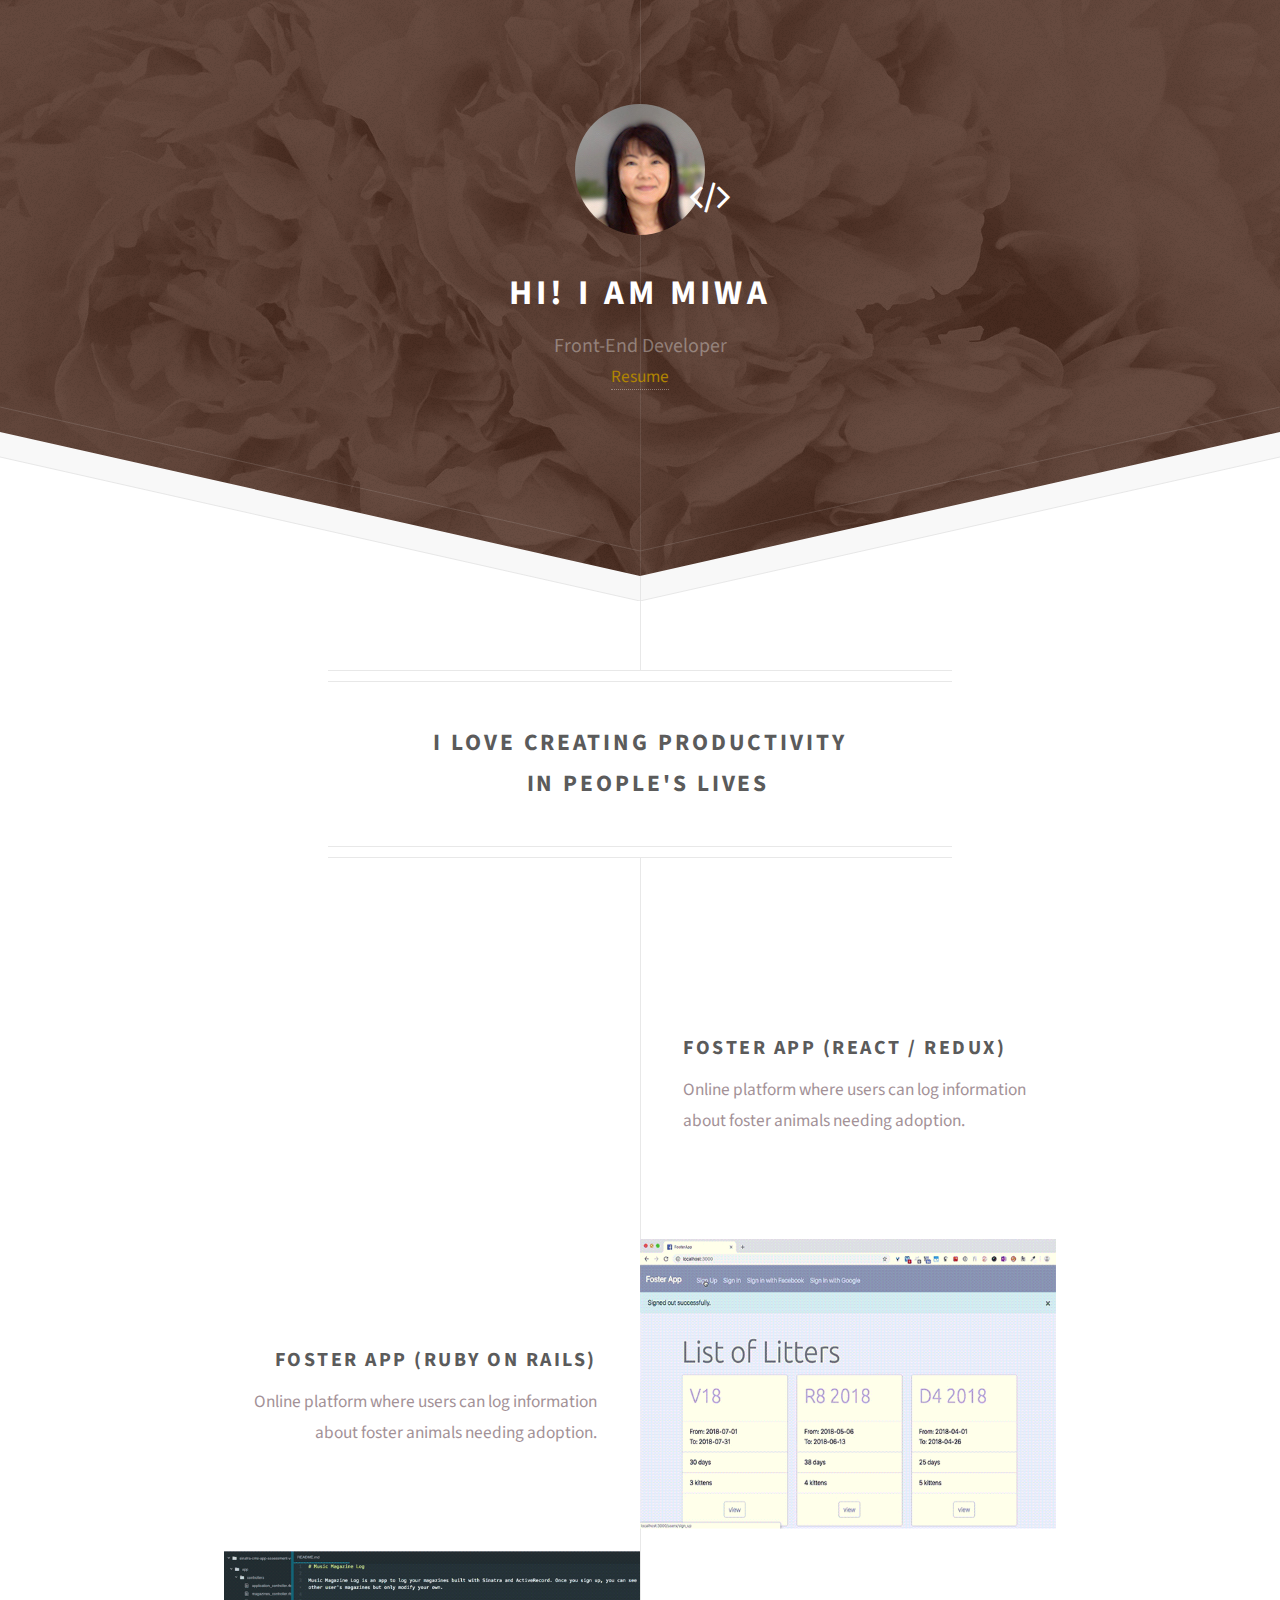
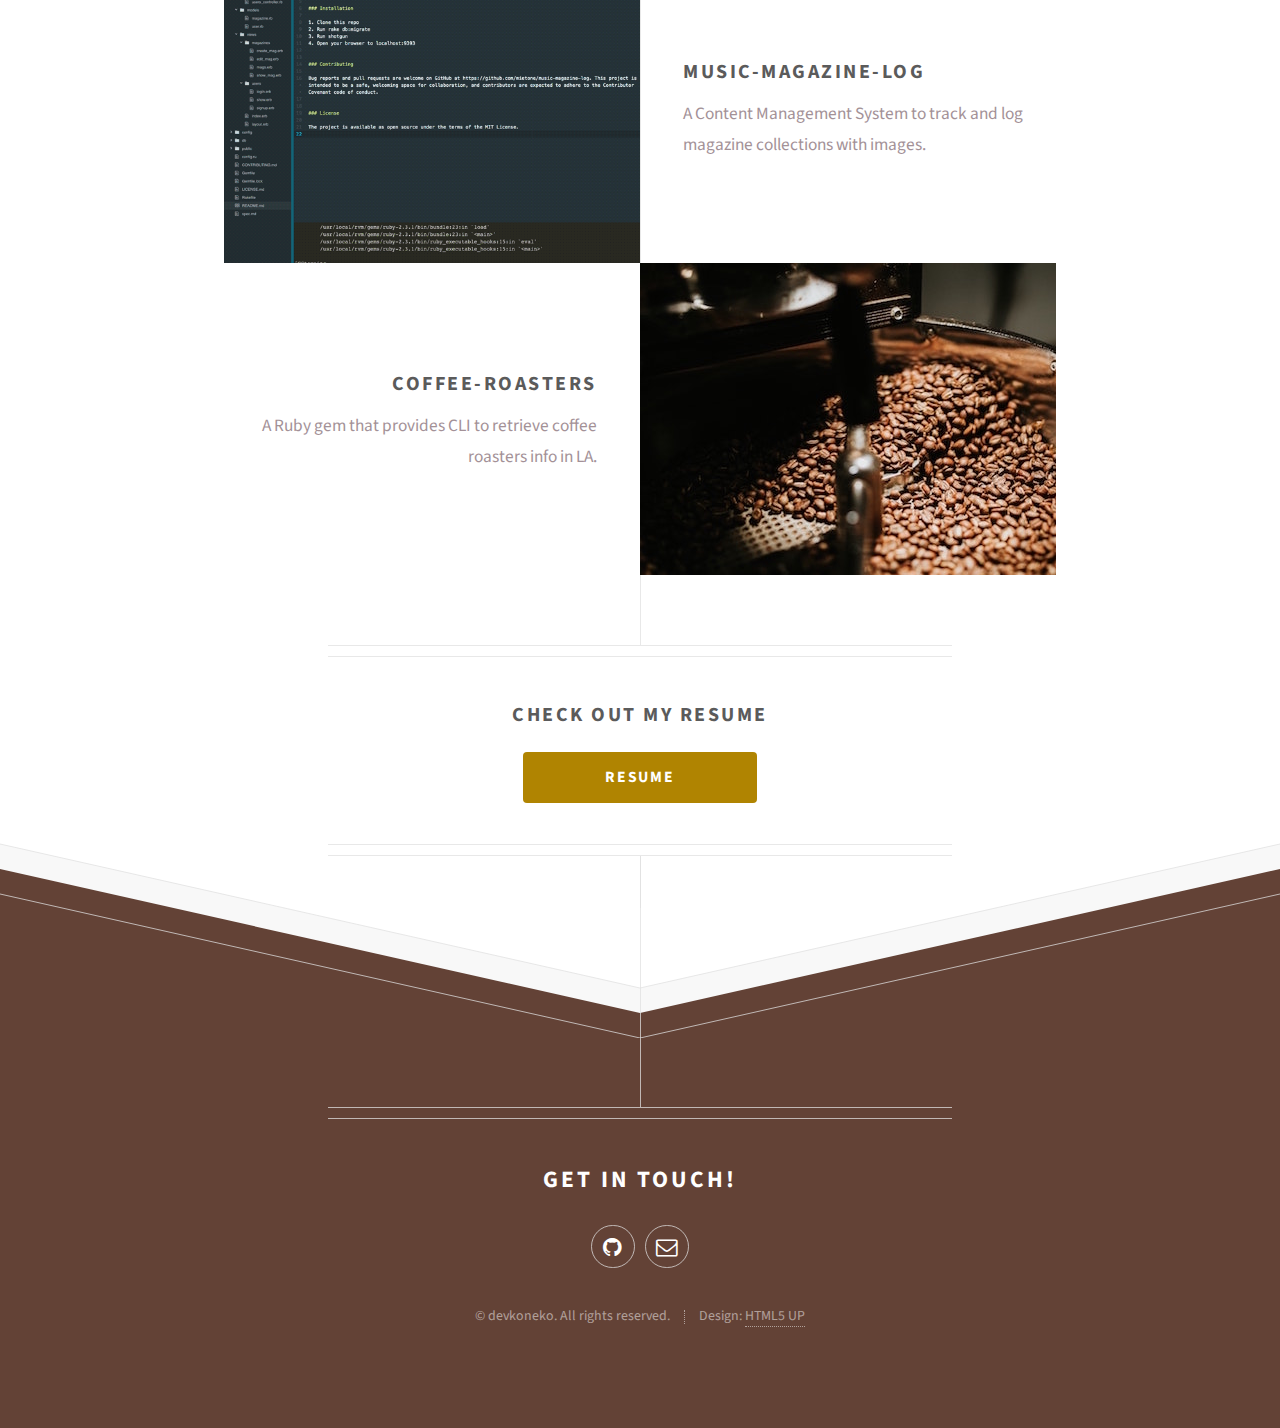
==== commit c35c103f: "Updates" ====
--- a/index.html
+++ b/index.html
@@ -1,5 +1,5 @@
-<!DOCTYPE html><html lang="en"><head><meta charSet="utf-8"/><meta http-equiv="x-ua-compatible" content="ie=edge"/><meta name="viewport" content="width=device-width, initial-scale=1, shrink-to-fit=no"/><style data-href="/styles.20331cc40163a2817be5.css">@import url(https://fonts.googleapis.com/css?family=Source+Sans+Pro:300,300italic,400,400italic,600,600italic,700,700italic);
+<!DOCTYPE html><html lang="en"><head><meta charSet="utf-8"/><meta http-equiv="x-ua-compatible" content="ie=edge"/><meta name="viewport" content="width=device-width, initial-scale=1, shrink-to-fit=no"/><style data-href="/styles.f0734ca70dfd82696794.css">@import url(https://fonts.googleapis.com/css?family=Source+Sans+Pro:300,300italic,400,400italic,600,600italic,700,700italic);
 /*!
  *  Font Awesome 4.7.0 by @davegandy - http://fontawesome.io - @fontawesome
  *  License - http://fontawesome.io/license (Font: SIL OFL 1.1, CSS: MIT License)
- */@font-face{font-family:FontAwesome;src:url(/static/fontawesome-webfont-674f50d287a8c48dc19ba404d20fe713.eot);src:url(/static/fontawesome-webfont-674f50d287a8c48dc19ba404d20fe713.eot?#iefix&v=4.7.0) format("embedded-opentype"),url(/static/fontawesome-webfont-af7ae505a9eed503f8b8e6982036873e.woff2) format("woff2"),url(/static/fontawesome-webfont-fee66e712a8a08eef5805a46892932ad.woff) format("woff"),url(/static/fontawesome-webfont-b06871f281fee6b241d60582ae9369b9.ttf) format("truetype"),url(/static/fontawesome-webfont-912ec66d7572ff821749319396470bde.svg#fontawesomeregular) format("svg");font-weight:400;font-style:normal}.fa{display:inline-block;font:normal normal normal 14px/1 FontAwesome;font-size:inherit;text-rendering:auto;-webkit-font-smoothing:antialiased;-moz-osx-font-smoothing:grayscale}.fa-lg{font-size:1.33333333em;line-height:.75em;vertical-align:-15%}.fa-2x{font-size:2em}.fa-3x{font-size:3em}.fa-4x{font-size:4em}.fa-5x{font-size:5em}.fa-fw{width:1.28571429em;text-align:center}.fa-ul{padding-left:0;margin-left:2.14285714em;list-style-type:none}.fa-ul>li{position:relative}.fa-li{position:absolute;left:-2.14285714em;width:2.14285714em;top:.14285714em;text-align:center}.fa-li.fa-lg{left:-1.85714286em}.fa-border{padding:.2em .25em .15em;border:.08em solid #eee;border-radius:.1em}.fa-pull-left{float:left}.fa-pull-right{float:right}.fa.fa-pull-left{margin-right:.3em}.fa.fa-pull-right{margin-left:.3em}.pull-right{float:right}.pull-left{float:left}.fa.pull-left{margin-right:.3em}.fa.pull-right{margin-left:.3em}.fa-spin{-webkit-animation:fa-spin 2s linear infinite;animation:fa-spin 2s linear infinite}.fa-pulse{-webkit-animation:fa-spin 1s steps(8) infinite;animation:fa-spin 1s steps(8) infinite}@-webkit-keyframes fa-spin{0%{-webkit-transform:rotate(0deg);transform:rotate(0deg)}to{-webkit-transform:rotate(359deg);transform:rotate(359deg)}}@keyframes fa-spin{0%{-webkit-transform:rotate(0deg);transform:rotate(0deg)}to{-webkit-transform:rotate(359deg);transform:rotate(359deg)}}.fa-rotate-90{-ms-filter:"progid:DXImageTransform.Microsoft.BasicImage(rotation=1)";-webkit-transform:rotate(90deg);transform:rotate(90deg)}.fa-rotate-180{-ms-filter:"progid:DXImageTransform.Microsoft.BasicImage(rotation=2)";-webkit-transform:rotate(180deg);transform:rotate(180deg)}.fa-rotate-270{-ms-filter:"progid:DXImageTransform.Microsoft.BasicImage(rotation=3)";-webkit-transform:rotate(270deg);transform:rotate(270deg)}.fa-flip-horizontal{-ms-filter:"progid:DXImageTransform.Microsoft.BasicImage(rotation=0, mirror=1)";-webkit-transform:scaleX(-1);transform:scaleX(-1)}.fa-flip-vertical{-ms-filter:"progid:DXImageTransform.Microsoft.BasicImage(rotation=2, mirror=1)";-webkit-transform:scaleY(-1);transform:scaleY(-1)}:root .fa-flip-horizontal,:root .fa-flip-vertical,:root .fa-rotate-90,:root .fa-rotate-180,:root .fa-rotate-270{-webkit-filter:none;filter:none}.fa-stack{position:relative;display:inline-block;width:2em;height:2em;line-height:2em;vertical-align:middle}.fa-stack-1x,.fa-stack-2x{position:absolute;left:0;width:100%;text-align:center}.fa-stack-1x{line-height:inherit}.fa-stack-2x{font-size:2em}.fa-inverse{color:#fff}.fa-glass:before{content:"\F000"}.fa-music:before{content:"\F001"}.fa-search:before{content:"\F002"}.fa-envelope-o:before{content:"\F003"}.fa-heart:before{content:"\F004"}.fa-star:before{content:"\F005"}.fa-star-o:before{content:"\F006"}.fa-user:before{content:"\F007"}.fa-film:before{content:"\F008"}.fa-th-large:before{content:"\F009"}.fa-th:before{content:"\F00A"}.fa-th-list:before{content:"\F00B"}.fa-check:before{content:"\F00C"}.fa-close:before,.fa-remove:before,.fa-times:before{content:"\F00D"}.fa-search-plus:before{content:"\F00E"}.fa-search-minus:before{content:"\F010"}.fa-power-off:before{content:"\F011"}.fa-signal:before{content:"\F012"}.fa-cog:before,.fa-gear:before{content:"\F013"}.fa-trash-o:before{content:"\F014"}.fa-home:before{content:"\F015"}.fa-file-o:before{content:"\F016"}.fa-clock-o:before{content:"\F017"}.fa-road:before{content:"\F018"}.fa-download:before{content:"\F019"}.fa-arrow-circle-o-down:before{content:"\F01A"}.fa-arrow-circle-o-up:before{content:"\F01B"}.fa-inbox:before{content:"\F01C"}.fa-play-circle-o:before{content:"\F01D"}.fa-repeat:before,.fa-rotate-right:before{content:"\F01E"}.fa-refresh:before{content:"\F021"}.fa-list-alt:before{content:"\F022"}.fa-lock:before{content:"\F023"}.fa-flag:before{content:"\F024"}.fa-headphones:before{content:"\F025"}.fa-volume-off:before{content:"\F026"}.fa-volume-down:before{content:"\F027"}.fa-volume-up:before{content:"\F028"}.fa-qrcode:before{content:"\F029"}.fa-barcode:before{content:"\F02A"}.fa-tag:before{content:"\F02B"}.fa-tags:before{content:"\F02C"}.fa-book:before{content:"\F02D"}.fa-bookmark:before{content:"\F02E"}.fa-print:before{content:"\F02F"}.fa-camera:before{content:"\F030"}.fa-font:before{content:"\F031"}.fa-bold:before{content:"\F032"}.fa-italic:before{content:"\F033"}.fa-text-height:before{content:"\F034"}.fa-text-width:before{content:"\F035"}.fa-align-left:before{content:"\F036"}.fa-align-center:before{content:"\F037"}.fa-align-right:before{content:"\F038"}.fa-align-justify:before{content:"\F039"}.fa-list:before{content:"\F03A"}.fa-dedent:before,.fa-outdent:before{content:"\F03B"}.fa-indent:before{content:"\F03C"}.fa-video-camera:before{content:"\F03D"}.fa-image:before,.fa-photo:before,.fa-picture-o:before{content:"\F03E"}.fa-pencil:before{content:"\F040"}.fa-map-marker:before{content:"\F041"}.fa-adjust:before{content:"\F042"}.fa-tint:before{content:"\F043"}.fa-edit:before,.fa-pencil-square-o:before{content:"\F044"}.fa-share-square-o:before{content:"\F045"}.fa-check-square-o:before{content:"\F046"}.fa-arrows:before{content:"\F047"}.fa-step-backward:before{content:"\F048"}.fa-fast-backward:before{content:"\F049"}.fa-backward:before{content:"\F04A"}.fa-play:before{content:"\F04B"}.fa-pause:before{content:"\F04C"}.fa-stop:before{content:"\F04D"}.fa-forward:before{content:"\F04E"}.fa-fast-forward:before{content:"\F050"}.fa-step-forward:before{content:"\F051"}.fa-eject:before{content:"\F052"}.fa-chevron-left:before{content:"\F053"}.fa-chevron-right:before{content:"\F054"}.fa-plus-circle:before{content:"\F055"}.fa-minus-circle:before{content:"\F056"}.fa-times-circle:before{content:"\F057"}.fa-check-circle:before{content:"\F058"}.fa-question-circle:before{content:"\F059"}.fa-info-circle:before{content:"\F05A"}.fa-crosshairs:before{content:"\F05B"}.fa-times-circle-o:before{content:"\F05C"}.fa-check-circle-o:before{content:"\F05D"}.fa-ban:before{content:"\F05E"}.fa-arrow-left:before{content:"\F060"}.fa-arrow-right:before{content:"\F061"}.fa-arrow-up:before{content:"\F062"}.fa-arrow-down:before{content:"\F063"}.fa-mail-forward:before,.fa-share:before{content:"\F064"}.fa-expand:before{content:"\F065"}.fa-compress:before{content:"\F066"}.fa-plus:before{content:"\F067"}.fa-minus:before{content:"\F068"}.fa-asterisk:before{content:"\F069"}.fa-exclamation-circle:before{content:"\F06A"}.fa-gift:before{content:"\F06B"}.fa-leaf:before{content:"\F06C"}.fa-fire:before{content:"\F06D"}.fa-eye:before{content:"\F06E"}.fa-eye-slash:before{content:"\F070"}.fa-exclamation-triangle:before,.fa-warning:before{content:"\F071"}.fa-plane:before{content:"\F072"}.fa-calendar:before{content:"\F073"}.fa-random:before{content:"\F074"}.fa-comment:before{content:"\F075"}.fa-magnet:before{content:"\F076"}.fa-chevron-up:before{content:"\F077"}.fa-chevron-down:before{content:"\F078"}.fa-retweet:before{content:"\F079"}.fa-shopping-cart:before{content:"\F07A"}.fa-folder:before{content:"\F07B"}.fa-folder-open:before{content:"\F07C"}.fa-arrows-v:before{content:"\F07D"}.fa-arrows-h:before{content:"\F07E"}.fa-bar-chart-o:before,.fa-bar-chart:before{content:"\F080"}.fa-twitter-square:before{content:"\F081"}.fa-facebook-square:before{content:"\F082"}.fa-camera-retro:before{content:"\F083"}.fa-key:before{content:"\F084"}.fa-cogs:before,.fa-gears:before{content:"\F085"}.fa-comments:before{content:"\F086"}.fa-thumbs-o-up:before{content:"\F087"}.fa-thumbs-o-down:before{content:"\F088"}.fa-star-half:before{content:"\F089"}.fa-heart-o:before{content:"\F08A"}.fa-sign-out:before{content:"\F08B"}.fa-linkedin-square:before{content:"\F08C"}.fa-thumb-tack:before{content:"\F08D"}.fa-external-link:before{content:"\F08E"}.fa-sign-in:before{content:"\F090"}.fa-trophy:before{content:"\F091"}.fa-github-square:before{content:"\F092"}.fa-upload:before{content:"\F093"}.fa-lemon-o:before{content:"\F094"}.fa-phone:before{content:"\F095"}.fa-square-o:before{content:"\F096"}.fa-bookmark-o:before{content:"\F097"}.fa-phone-square:before{content:"\F098"}.fa-twitter:before{content:"\F099"}.fa-facebook-f:before,.fa-facebook:before{content:"\F09A"}.fa-github:before{content:"\F09B"}.fa-unlock:before{content:"\F09C"}.fa-credit-card:before{content:"\F09D"}.fa-feed:before,.fa-rss:before{content:"\F09E"}.fa-hdd-o:before{content:"\F0A0"}.fa-bullhorn:before{content:"\F0A1"}.fa-bell:before{content:"\F0F3"}.fa-certificate:before{content:"\F0A3"}.fa-hand-o-right:before{content:"\F0A4"}.fa-hand-o-left:before{content:"\F0A5"}.fa-hand-o-up:before{content:"\F0A6"}.fa-hand-o-down:before{content:"\F0A7"}.fa-arrow-circle-left:before{content:"\F0A8"}.fa-arrow-circle-right:before{content:"\F0A9"}.fa-arrow-circle-up:before{content:"\F0AA"}.fa-arrow-circle-down:before{content:"\F0AB"}.fa-globe:before{content:"\F0AC"}.fa-wrench:before{content:"\F0AD"}.fa-tasks:before{content:"\F0AE"}.fa-filter:before{content:"\F0B0"}.fa-briefcase:before{content:"\F0B1"}.fa-arrows-alt:before{content:"\F0B2"}.fa-group:before,.fa-users:before{content:"\F0C0"}.fa-chain:before,.fa-link:before{content:"\F0C1"}.fa-cloud:before{content:"\F0C2"}.fa-flask:before{content:"\F0C3"}.fa-cut:before,.fa-scissors:before{content:"\F0C4"}.fa-copy:before,.fa-files-o:before{content:"\F0C5"}.fa-paperclip:before{content:"\F0C6"}.fa-floppy-o:before,.fa-save:before{content:"\F0C7"}.fa-square:before{content:"\F0C8"}.fa-bars:before,.fa-navicon:before,.fa-reorder:before{content:"\F0C9"}.fa-list-ul:before{content:"\F0CA"}.fa-list-ol:before{content:"\F0CB"}.fa-strikethrough:before{content:"\F0CC"}.fa-underline:before{content:"\F0CD"}.fa-table:before{content:"\F0CE"}.fa-magic:before{content:"\F0D0"}.fa-truck:before{content:"\F0D1"}.fa-pinterest:before{content:"\F0D2"}.fa-pinterest-square:before{content:"\F0D3"}.fa-google-plus-square:before{content:"\F0D4"}.fa-google-plus:before{content:"\F0D5"}.fa-money:before{content:"\F0D6"}.fa-caret-down:before{content:"\F0D7"}.fa-caret-up:before{content:"\F0D8"}.fa-caret-left:before{content:"\F0D9"}.fa-caret-right:before{content:"\F0DA"}.fa-columns:before{content:"\F0DB"}.fa-sort:before,.fa-unsorted:before{content:"\F0DC"}.fa-sort-desc:before,.fa-sort-down:before{content:"\F0DD"}.fa-sort-asc:before,.fa-sort-up:before{content:"\F0DE"}.fa-envelope:before{content:"\F0E0"}.fa-linkedin:before{content:"\F0E1"}.fa-rotate-left:before,.fa-undo:before{content:"\F0E2"}.fa-gavel:before,.fa-legal:before{content:"\F0E3"}.fa-dashboard:before,.fa-tachometer:before{content:"\F0E4"}.fa-comment-o:before{content:"\F0E5"}.fa-comments-o:before{content:"\F0E6"}.fa-bolt:before,.fa-flash:before{content:"\F0E7"}.fa-sitemap:before{content:"\F0E8"}.fa-umbrella:before{content:"\F0E9"}.fa-clipboard:before,.fa-paste:before{content:"\F0EA"}.fa-lightbulb-o:before{content:"\F0EB"}.fa-exchange:before{content:"\F0EC"}.fa-cloud-download:before{content:"\F0ED"}.fa-cloud-upload:before{content:"\F0EE"}.fa-user-md:before{content:"\F0F0"}.fa-stethoscope:before{content:"\F0F1"}.fa-suitcase:before{content:"\F0F2"}.fa-bell-o:before{content:"\F0A2"}.fa-coffee:before{content:"\F0F4"}.fa-cutlery:before{content:"\F0F5"}.fa-file-text-o:before{content:"\F0F6"}.fa-building-o:before{content:"\F0F7"}.fa-hospital-o:before{content:"\F0F8"}.fa-ambulance:before{content:"\F0F9"}.fa-medkit:before{content:"\F0FA"}.fa-fighter-jet:before{content:"\F0FB"}.fa-beer:before{content:"\F0FC"}.fa-h-square:before{content:"\F0FD"}.fa-plus-square:before{content:"\F0FE"}.fa-angle-double-left:before{content:"\F100"}.fa-angle-double-right:before{content:"\F101"}.fa-angle-double-up:before{content:"\F102"}.fa-angle-double-down:before{content:"\F103"}.fa-angle-left:before{content:"\F104"}.fa-angle-right:before{content:"\F105"}.fa-angle-up:before{content:"\F106"}.fa-angle-down:before{content:"\F107"}.fa-desktop:before{content:"\F108"}.fa-laptop:before{content:"\F109"}.fa-tablet:before{content:"\F10A"}.fa-mobile-phone:before,.fa-mobile:before{content:"\F10B"}.fa-circle-o:before{content:"\F10C"}.fa-quote-left:before{content:"\F10D"}.fa-quote-right:before{content:"\F10E"}.fa-spinner:before{content:"\F110"}.fa-circle:before{content:"\F111"}.fa-mail-reply:before,.fa-reply:before{content:"\F112"}.fa-github-alt:before{content:"\F113"}.fa-folder-o:before{content:"\F114"}.fa-folder-open-o:before{content:"\F115"}.fa-smile-o:before{content:"\F118"}.fa-frown-o:before{content:"\F119"}.fa-meh-o:before{content:"\F11A"}.fa-gamepad:before{content:"\F11B"}.fa-keyboard-o:before{content:"\F11C"}.fa-flag-o:before{content:"\F11D"}.fa-flag-checkered:before{content:"\F11E"}.fa-terminal:before{content:"\F120"}.fa-code:before{content:"\F121"}.fa-mail-reply-all:before,.fa-reply-all:before{content:"\F122"}.fa-star-half-empty:before,.fa-star-half-full:before,.fa-star-half-o:before{content:"\F123"}.fa-location-arrow:before{content:"\F124"}.fa-crop:before{content:"\F125"}.fa-code-fork:before{content:"\F126"}.fa-chain-broken:before,.fa-unlink:before{content:"\F127"}.fa-question:before{content:"\F128"}.fa-info:before{content:"\F129"}.fa-exclamation:before{content:"\F12A"}.fa-superscript:before{content:"\F12B"}.fa-subscript:before{content:"\F12C"}.fa-eraser:before{content:"\F12D"}.fa-puzzle-piece:before{content:"\F12E"}.fa-microphone:before{content:"\F130"}.fa-microphone-slash:before{content:"\F131"}.fa-shield:before{content:"\F132"}.fa-calendar-o:before{content:"\F133"}.fa-fire-extinguisher:before{content:"\F134"}.fa-rocket:before{content:"\F135"}.fa-maxcdn:before{content:"\F136"}.fa-chevron-circle-left:before{content:"\F137"}.fa-chevron-circle-right:before{content:"\F138"}.fa-chevron-circle-up:before{content:"\F139"}.fa-chevron-circle-down:before{content:"\F13A"}.fa-html5:before{content:"\F13B"}.fa-css3:before{content:"\F13C"}.fa-anchor:before{content:"\F13D"}.fa-unlock-alt:before{content:"\F13E"}.fa-bullseye:before{content:"\F140"}.fa-ellipsis-h:before{content:"\F141"}.fa-ellipsis-v:before{content:"\F142"}.fa-rss-square:before{content:"\F143"}.fa-play-circle:before{content:"\F144"}.fa-ticket:before{content:"\F145"}.fa-minus-square:before{content:"\F146"}.fa-minus-square-o:before{content:"\F147"}.fa-level-up:before{content:"\F148"}.fa-level-down:before{content:"\F149"}.fa-check-square:before{content:"\F14A"}.fa-pencil-square:before{content:"\F14B"}.fa-external-link-square:before{content:"\F14C"}.fa-share-square:before{content:"\F14D"}.fa-compass:before{content:"\F14E"}.fa-caret-square-o-down:before,.fa-toggle-down:before{content:"\F150"}.fa-caret-square-o-up:before,.fa-toggle-up:before{content:"\F151"}.fa-caret-square-o-right:before,.fa-toggle-right:before{content:"\F152"}.fa-eur:before,.fa-euro:before{content:"\F153"}.fa-gbp:before{content:"\F154"}.fa-dollar:before,.fa-usd:before{content:"\F155"}.fa-inr:before,.fa-rupee:before{content:"\F156"}.fa-cny:before,.fa-jpy:before,.fa-rmb:before,.fa-yen:before{content:"\F157"}.fa-rouble:before,.fa-rub:before,.fa-ruble:before{content:"\F158"}.fa-krw:before,.fa-won:before{content:"\F159"}.fa-bitcoin:before,.fa-btc:before{content:"\F15A"}.fa-file:before{content:"\F15B"}.fa-file-text:before{content:"\F15C"}.fa-sort-alpha-asc:before{content:"\F15D"}.fa-sort-alpha-desc:before{content:"\F15E"}.fa-sort-amount-asc:before{content:"\F160"}.fa-sort-amount-desc:before{content:"\F161"}.fa-sort-numeric-asc:before{content:"\F162"}.fa-sort-numeric-desc:before{content:"\F163"}.fa-thumbs-up:before{content:"\F164"}.fa-thumbs-down:before{content:"\F165"}.fa-youtube-square:before{content:"\F166"}.fa-youtube:before{content:"\F167"}.fa-xing:before{content:"\F168"}.fa-xing-square:before{content:"\F169"}.fa-youtube-play:before{content:"\F16A"}.fa-dropbox:before{content:"\F16B"}.fa-stack-overflow:before{content:"\F16C"}.fa-instagram:before{content:"\F16D"}.fa-flickr:before{content:"\F16E"}.fa-adn:before{content:"\F170"}.fa-bitbucket:before{content:"\F171"}.fa-bitbucket-square:before{content:"\F172"}.fa-tumblr:before{content:"\F173"}.fa-tumblr-square:before{content:"\F174"}.fa-long-arrow-down:before{content:"\F175"}.fa-long-arrow-up:before{content:"\F176"}.fa-long-arrow-left:before{content:"\F177"}.fa-long-arrow-right:before{content:"\F178"}.fa-apple:before{content:"\F179"}.fa-windows:before{content:"\F17A"}.fa-android:before{content:"\F17B"}.fa-linux:before{content:"\F17C"}.fa-dribbble:before{content:"\F17D"}.fa-skype:before{content:"\F17E"}.fa-foursquare:before{content:"\F180"}.fa-trello:before{content:"\F181"}.fa-female:before{content:"\F182"}.fa-male:before{content:"\F183"}.fa-gittip:before,.fa-gratipay:before{content:"\F184"}.fa-sun-o:before{content:"\F185"}.fa-moon-o:before{content:"\F186"}.fa-archive:before{content:"\F187"}.fa-bug:before{content:"\F188"}.fa-vk:before{content:"\F189"}.fa-weibo:before{content:"\F18A"}.fa-renren:before{content:"\F18B"}.fa-pagelines:before{content:"\F18C"}.fa-stack-exchange:before{content:"\F18D"}.fa-arrow-circle-o-right:before{content:"\F18E"}.fa-arrow-circle-o-left:before{content:"\F190"}.fa-caret-square-o-left:before,.fa-toggle-left:before{content:"\F191"}.fa-dot-circle-o:before{content:"\F192"}.fa-wheelchair:before{content:"\F193"}.fa-vimeo-square:before{content:"\F194"}.fa-try:before,.fa-turkish-lira:before{content:"\F195"}.fa-plus-square-o:before{content:"\F196"}.fa-space-shuttle:before{content:"\F197"}.fa-slack:before{content:"\F198"}.fa-envelope-square:before{content:"\F199"}.fa-wordpress:before{content:"\F19A"}.fa-openid:before{content:"\F19B"}.fa-bank:before,.fa-institution:before,.fa-university:before{content:"\F19C"}.fa-graduation-cap:before,.fa-mortar-board:before{content:"\F19D"}.fa-yahoo:before{content:"\F19E"}.fa-google:before{content:"\F1A0"}.fa-reddit:before{content:"\F1A1"}.fa-reddit-square:before{content:"\F1A2"}.fa-stumbleupon-circle:before{content:"\F1A3"}.fa-stumbleupon:before{content:"\F1A4"}.fa-delicious:before{content:"\F1A5"}.fa-digg:before{content:"\F1A6"}.fa-pied-piper-pp:before{content:"\F1A7"}.fa-pied-piper-alt:before{content:"\F1A8"}.fa-drupal:before{content:"\F1A9"}.fa-joomla:before{content:"\F1AA"}.fa-language:before{content:"\F1AB"}.fa-fax:before{content:"\F1AC"}.fa-building:before{content:"\F1AD"}.fa-child:before{content:"\F1AE"}.fa-paw:before{content:"\F1B0"}.fa-spoon:before{content:"\F1B1"}.fa-cube:before{content:"\F1B2"}.fa-cubes:before{content:"\F1B3"}.fa-behance:before{content:"\F1B4"}.fa-behance-square:before{content:"\F1B5"}.fa-steam:before{content:"\F1B6"}.fa-steam-square:before{content:"\F1B7"}.fa-recycle:before{content:"\F1B8"}.fa-automobile:before,.fa-car:before{content:"\F1B9"}.fa-cab:before,.fa-taxi:before{content:"\F1BA"}.fa-tree:before{content:"\F1BB"}.fa-spotify:before{content:"\F1BC"}.fa-deviantart:before{content:"\F1BD"}.fa-soundcloud:before{content:"\F1BE"}.fa-database:before{content:"\F1C0"}.fa-file-pdf-o:before{content:"\F1C1"}.fa-file-word-o:before{content:"\F1C2"}.fa-file-excel-o:before{content:"\F1C3"}.fa-file-powerpoint-o:before{content:"\F1C4"}.fa-file-image-o:before,.fa-file-photo-o:before,.fa-file-picture-o:before{content:"\F1C5"}.fa-file-archive-o:before,.fa-file-zip-o:before{content:"\F1C6"}.fa-file-audio-o:before,.fa-file-sound-o:before{content:"\F1C7"}.fa-file-movie-o:before,.fa-file-video-o:before{content:"\F1C8"}.fa-file-code-o:before{content:"\F1C9"}.fa-vine:before{content:"\F1CA"}.fa-codepen:before{content:"\F1CB"}.fa-jsfiddle:before{content:"\F1CC"}.fa-life-bouy:before,.fa-life-buoy:before,.fa-life-ring:before,.fa-life-saver:before,.fa-support:before{content:"\F1CD"}.fa-circle-o-notch:before{content:"\F1CE"}.fa-ra:before,.fa-rebel:before,.fa-resistance:before{content:"\F1D0"}.fa-empire:before,.fa-ge:before{content:"\F1D1"}.fa-git-square:before{content:"\F1D2"}.fa-git:before{content:"\F1D3"}.fa-hacker-news:before,.fa-y-combinator-square:before,.fa-yc-square:before{content:"\F1D4"}.fa-tencent-weibo:before{content:"\F1D5"}.fa-qq:before{content:"\F1D6"}.fa-wechat:before,.fa-weixin:before{content:"\F1D7"}.fa-paper-plane:before,.fa-send:before{content:"\F1D8"}.fa-paper-plane-o:before,.fa-send-o:before{content:"\F1D9"}.fa-history:before{content:"\F1DA"}.fa-circle-thin:before{content:"\F1DB"}.fa-header:before{content:"\F1DC"}.fa-paragraph:before{content:"\F1DD"}.fa-sliders:before{content:"\F1DE"}.fa-share-alt:before{content:"\F1E0"}.fa-share-alt-square:before{content:"\F1E1"}.fa-bomb:before{content:"\F1E2"}.fa-futbol-o:before,.fa-soccer-ball-o:before{content:"\F1E3"}.fa-tty:before{content:"\F1E4"}.fa-binoculars:before{content:"\F1E5"}.fa-plug:before{content:"\F1E6"}.fa-slideshare:before{content:"\F1E7"}.fa-twitch:before{content:"\F1E8"}.fa-yelp:before{content:"\F1E9"}.fa-newspaper-o:before{content:"\F1EA"}.fa-wifi:before{content:"\F1EB"}.fa-calculator:before{content:"\F1EC"}.fa-paypal:before{content:"\F1ED"}.fa-google-wallet:before{content:"\F1EE"}.fa-cc-visa:before{content:"\F1F0"}.fa-cc-mastercard:before{content:"\F1F1"}.fa-cc-discover:before{content:"\F1F2"}.fa-cc-amex:before{content:"\F1F3"}.fa-cc-paypal:before{content:"\F1F4"}.fa-cc-stripe:before{content:"\F1F5"}.fa-bell-slash:before{content:"\F1F6"}.fa-bell-slash-o:before{content:"\F1F7"}.fa-trash:before{content:"\F1F8"}.fa-copyright:before{content:"\F1F9"}.fa-at:before{content:"\F1FA"}.fa-eyedropper:before{content:"\F1FB"}.fa-paint-brush:before{content:"\F1FC"}.fa-birthday-cake:before{content:"\F1FD"}.fa-area-chart:before{content:"\F1FE"}.fa-pie-chart:before{content:"\F200"}.fa-line-chart:before{content:"\F201"}.fa-lastfm:before{content:"\F202"}.fa-lastfm-square:before{content:"\F203"}.fa-toggle-off:before{content:"\F204"}.fa-toggle-on:before{content:"\F205"}.fa-bicycle:before{content:"\F206"}.fa-bus:before{content:"\F207"}.fa-ioxhost:before{content:"\F208"}.fa-angellist:before{content:"\F209"}.fa-cc:before{content:"\F20A"}.fa-ils:before,.fa-shekel:before,.fa-sheqel:before{content:"\F20B"}.fa-meanpath:before{content:"\F20C"}.fa-buysellads:before{content:"\F20D"}.fa-connectdevelop:before{content:"\F20E"}.fa-dashcube:before{content:"\F210"}.fa-forumbee:before{content:"\F211"}.fa-leanpub:before{content:"\F212"}.fa-sellsy:before{content:"\F213"}.fa-shirtsinbulk:before{content:"\F214"}.fa-simplybuilt:before{content:"\F215"}.fa-skyatlas:before{content:"\F216"}.fa-cart-plus:before{content:"\F217"}.fa-cart-arrow-down:before{content:"\F218"}.fa-diamond:before{content:"\F219"}.fa-ship:before{content:"\F21A"}.fa-user-secret:before{content:"\F21B"}.fa-motorcycle:before{content:"\F21C"}.fa-street-view:before{content:"\F21D"}.fa-heartbeat:before{content:"\F21E"}.fa-venus:before{content:"\F221"}.fa-mars:before{content:"\F222"}.fa-mercury:before{content:"\F223"}.fa-intersex:before,.fa-transgender:before{content:"\F224"}.fa-transgender-alt:before{content:"\F225"}.fa-venus-double:before{content:"\F226"}.fa-mars-double:before{content:"\F227"}.fa-venus-mars:before{content:"\F228"}.fa-mars-stroke:before{content:"\F229"}.fa-mars-stroke-v:before{content:"\F22A"}.fa-mars-stroke-h:before{content:"\F22B"}.fa-neuter:before{content:"\F22C"}.fa-genderless:before{content:"\F22D"}.fa-facebook-official:before{content:"\F230"}.fa-pinterest-p:before{content:"\F231"}.fa-whatsapp:before{content:"\F232"}.fa-server:before{content:"\F233"}.fa-user-plus:before{content:"\F234"}.fa-user-times:before{content:"\F235"}.fa-bed:before,.fa-hotel:before{content:"\F236"}.fa-viacoin:before{content:"\F237"}.fa-train:before{content:"\F238"}.fa-subway:before{content:"\F239"}.fa-medium:before{content:"\F23A"}.fa-y-combinator:before,.fa-yc:before{content:"\F23B"}.fa-optin-monster:before{content:"\F23C"}.fa-opencart:before{content:"\F23D"}.fa-expeditedssl:before{content:"\F23E"}.fa-battery-4:before,.fa-battery-full:before,.fa-battery:before{content:"\F240"}.fa-battery-3:before,.fa-battery-three-quarters:before{content:"\F241"}.fa-battery-2:before,.fa-battery-half:before{content:"\F242"}.fa-battery-1:before,.fa-battery-quarter:before{content:"\F243"}.fa-battery-0:before,.fa-battery-empty:before{content:"\F244"}.fa-mouse-pointer:before{content:"\F245"}.fa-i-cursor:before{content:"\F246"}.fa-object-group:before{content:"\F247"}.fa-object-ungroup:before{content:"\F248"}.fa-sticky-note:before{content:"\F249"}.fa-sticky-note-o:before{content:"\F24A"}.fa-cc-jcb:before{content:"\F24B"}.fa-cc-diners-club:before{content:"\F24C"}.fa-clone:before{content:"\F24D"}.fa-balance-scale:before{content:"\F24E"}.fa-hourglass-o:before{content:"\F250"}.fa-hourglass-1:before,.fa-hourglass-start:before{content:"\F251"}.fa-hourglass-2:before,.fa-hourglass-half:before{content:"\F252"}.fa-hourglass-3:before,.fa-hourglass-end:before{content:"\F253"}.fa-hourglass:before{content:"\F254"}.fa-hand-grab-o:before,.fa-hand-rock-o:before{content:"\F255"}.fa-hand-paper-o:before,.fa-hand-stop-o:before{content:"\F256"}.fa-hand-scissors-o:before{content:"\F257"}.fa-hand-lizard-o:before{content:"\F258"}.fa-hand-spock-o:before{content:"\F259"}.fa-hand-pointer-o:before{content:"\F25A"}.fa-hand-peace-o:before{content:"\F25B"}.fa-trademark:before{content:"\F25C"}.fa-registered:before{content:"\F25D"}.fa-creative-commons:before{content:"\F25E"}.fa-gg:before{content:"\F260"}.fa-gg-circle:before{content:"\F261"}.fa-tripadvisor:before{content:"\F262"}.fa-odnoklassniki:before{content:"\F263"}.fa-odnoklassniki-square:before{content:"\F264"}.fa-get-pocket:before{content:"\F265"}.fa-wikipedia-w:before{content:"\F266"}.fa-safari:before{content:"\F267"}.fa-chrome:before{content:"\F268"}.fa-firefox:before{content:"\F269"}.fa-opera:before{content:"\F26A"}.fa-internet-explorer:before{content:"\F26B"}.fa-television:before,.fa-tv:before{content:"\F26C"}.fa-contao:before{content:"\F26D"}.fa-500px:before{content:"\F26E"}.fa-amazon:before{content:"\F270"}.fa-calendar-plus-o:before{content:"\F271"}.fa-calendar-minus-o:before{content:"\F272"}.fa-calendar-times-o:before{content:"\F273"}.fa-calendar-check-o:before{content:"\F274"}.fa-industry:before{content:"\F275"}.fa-map-pin:before{content:"\F276"}.fa-map-signs:before{content:"\F277"}.fa-map-o:before{content:"\F278"}.fa-map:before{content:"\F279"}.fa-commenting:before{content:"\F27A"}.fa-commenting-o:before{content:"\F27B"}.fa-houzz:before{content:"\F27C"}.fa-vimeo:before{content:"\F27D"}.fa-black-tie:before{content:"\F27E"}.fa-fonticons:before{content:"\F280"}.fa-reddit-alien:before{content:"\F281"}.fa-edge:before{content:"\F282"}.fa-credit-card-alt:before{content:"\F283"}.fa-codiepie:before{content:"\F284"}.fa-modx:before{content:"\F285"}.fa-fort-awesome:before{content:"\F286"}.fa-usb:before{content:"\F287"}.fa-product-hunt:before{content:"\F288"}.fa-mixcloud:before{content:"\F289"}.fa-scribd:before{content:"\F28A"}.fa-pause-circle:before{content:"\F28B"}.fa-pause-circle-o:before{content:"\F28C"}.fa-stop-circle:before{content:"\F28D"}.fa-stop-circle-o:before{content:"\F28E"}.fa-shopping-bag:before{content:"\F290"}.fa-shopping-basket:before{content:"\F291"}.fa-hashtag:before{content:"\F292"}.fa-bluetooth:before{content:"\F293"}.fa-bluetooth-b:before{content:"\F294"}.fa-percent:before{content:"\F295"}.fa-gitlab:before{content:"\F296"}.fa-wpbeginner:before{content:"\F297"}.fa-wpforms:before{content:"\F298"}.fa-envira:before{content:"\F299"}.fa-universal-access:before{content:"\F29A"}.fa-wheelchair-alt:before{content:"\F29B"}.fa-question-circle-o:before{content:"\F29C"}.fa-blind:before{content:"\F29D"}.fa-audio-description:before{content:"\F29E"}.fa-volume-control-phone:before{content:"\F2A0"}.fa-braille:before{content:"\F2A1"}.fa-assistive-listening-systems:before{content:"\F2A2"}.fa-american-sign-language-interpreting:before,.fa-asl-interpreting:before{content:"\F2A3"}.fa-deaf:before,.fa-deafness:before,.fa-hard-of-hearing:before{content:"\F2A4"}.fa-glide:before{content:"\F2A5"}.fa-glide-g:before{content:"\F2A6"}.fa-sign-language:before,.fa-signing:before{content:"\F2A7"}.fa-low-vision:before{content:"\F2A8"}.fa-viadeo:before{content:"\F2A9"}.fa-viadeo-square:before{content:"\F2AA"}.fa-snapchat:before{content:"\F2AB"}.fa-snapchat-ghost:before{content:"\F2AC"}.fa-snapchat-square:before{content:"\F2AD"}.fa-pied-piper:before{content:"\F2AE"}.fa-first-order:before{content:"\F2B0"}.fa-yoast:before{content:"\F2B1"}.fa-themeisle:before{content:"\F2B2"}.fa-google-plus-circle:before,.fa-google-plus-official:before{content:"\F2B3"}.fa-fa:before,.fa-font-awesome:before{content:"\F2B4"}.fa-handshake-o:before{content:"\F2B5"}.fa-envelope-open:before{content:"\F2B6"}.fa-envelope-open-o:before{content:"\F2B7"}.fa-linode:before{content:"\F2B8"}.fa-address-book:before{content:"\F2B9"}.fa-address-book-o:before{content:"\F2BA"}.fa-address-card:before,.fa-vcard:before{content:"\F2BB"}.fa-address-card-o:before,.fa-vcard-o:before{content:"\F2BC"}.fa-user-circle:before{content:"\F2BD"}.fa-user-circle-o:before{content:"\F2BE"}.fa-user-o:before{content:"\F2C0"}.fa-id-badge:before{content:"\F2C1"}.fa-drivers-license:before,.fa-id-card:before{content:"\F2C2"}.fa-drivers-license-o:before,.fa-id-card-o:before{content:"\F2C3"}.fa-quora:before{content:"\F2C4"}.fa-free-code-camp:before{content:"\F2C5"}.fa-telegram:before{content:"\F2C6"}.fa-thermometer-4:before,.fa-thermometer-full:before,.fa-thermometer:before{content:"\F2C7"}.fa-thermometer-3:before,.fa-thermometer-three-quarters:before{content:"\F2C8"}.fa-thermometer-2:before,.fa-thermometer-half:before{content:"\F2C9"}.fa-thermometer-1:before,.fa-thermometer-quarter:before{content:"\F2CA"}.fa-thermometer-0:before,.fa-thermometer-empty:before{content:"\F2CB"}.fa-shower:before{content:"\F2CC"}.fa-bath:before,.fa-bathtub:before,.fa-s15:before{content:"\F2CD"}.fa-podcast:before{content:"\F2CE"}.fa-window-maximize:before{content:"\F2D0"}.fa-window-minimize:before{content:"\F2D1"}.fa-window-restore:before{content:"\F2D2"}.fa-times-rectangle:before,.fa-window-close:before{content:"\F2D3"}.fa-times-rectangle-o:before,.fa-window-close-o:before{content:"\F2D4"}.fa-bandcamp:before{content:"\F2D5"}.fa-grav:before{content:"\F2D6"}.fa-etsy:before{content:"\F2D7"}.fa-imdb:before{content:"\F2D8"}.fa-ravelry:before{content:"\F2D9"}.fa-eercast:before{content:"\F2DA"}.fa-microchip:before{content:"\F2DB"}.fa-snowflake-o:before{content:"\F2DC"}.fa-superpowers:before{content:"\F2DD"}.fa-wpexplorer:before{content:"\F2DE"}.fa-meetup:before{content:"\F2E0"}.sr-only{position:absolute;width:1px;height:1px;padding:0;margin:-1px;overflow:hidden;clip:rect(0,0,0,0);border:0}.sr-only-focusable:active,.sr-only-focusable:focus{position:static;width:auto;height:auto;margin:0;overflow:visible;clip:auto}a,abbr,acronym,address,applet,article,aside,audio,b,big,blockquote,body,canvas,caption,center,cite,code,dd,del,details,dfn,div,dl,dt,em,embed,fieldset,figcaption,figure,footer,form,h1,h2,h3,h4,h5,h6,header,hgroup,html,i,iframe,img,ins,kbd,label,legend,li,mark,menu,nav,object,ol,output,p,pre,q,ruby,s,samp,section,small,span,strike,strong,sub,summary,sup,table,tbody,td,tfoot,th,thead,time,tr,tt,u,ul,var,video{margin:0;padding:0;border:0;font-size:100%;font:inherit;vertical-align:baseline}article,aside,details,figcaption,figure,footer,header,hgroup,menu,nav,section{display:block}body{line-height:1}ol,ul{list-style:none}blockquote,q{quotes:none}blockquote:after,blockquote:before,q:after,q:before{content:"";content:none}table{border-collapse:collapse;border-spacing:0}body{-webkit-text-size-adjust:none}mark{background-color:transparent;color:inherit}input::-moz-focus-inner{border:0;padding:0}input,select,textarea{-moz-appearance:none;-webkit-appearance:none;-ms-appearance:none;appearance:none}html{box-sizing:border-box}*,:after,:before{box-sizing:inherit}body,html{height:100%}.main-body,body{background:#fff}.main-body.is-preload *,.main-body.is-preload :after,.main-body.is-preload :before,body.is-preload *,body.is-preload :after,body.is-preload :before{-webkit-animation:none!important;animation:none!important;-webkit-transition:none!important;transition:none!important}body,input,select,textarea{color:#a39197;font-family:Source Sans Pro,sans-serif;font-size:16pt;font-weight:400;line-height:1.75em}a{-webkit-transition:color .2s ease-in-out,border-bottom-color .2s ease-in-out;transition:color .2s ease-in-out,border-bottom-color .2s ease-in-out;border-bottom:1px dotted;color:#d49e8d;text-decoration:none}a:hover{border-bottom-color:transparent}b,strong{font-weight:600;color:#5b5b5b}em,i{font-style:italic}blockquote,dl,form,ol,p,table,ul{margin:0 0 2em}h1,h2,h3,h4,h5,h6{color:#5b5b5b;font-weight:700;letter-spacing:.125em;line-height:1.75em;margin-bottom:1em;text-transform:uppercase;text-align:center}h1 a,h2 a,h3 a,h4 a,h5 a,h6 a{color:inherit;text-decoration:none}h2{font-size:1.75em}h3{font-size:1.5em}sub{top:.5em}sub,sup{font-size:.8em;position:relative}sup{top:-.5em}hr{border:0;border-top:1px solid hsla(0,0%,87.8%,.75);margin-bottom:1.5em}blockquote{border-left:.5em solid hsla(0,0%,87.8%,.75);font-style:italic;padding:1em 0 1em 2em}.container{margin:0 auto;max-width:100%;width:51em}.container.medium{width:38.25em}@media screen and (max-width:1280px){.container{width:48em}.container.medium{width:36em}}@media screen and (max-width:980px){.container{width:95%}.container.medium{width:71.25%}}@media screen and (max-width:840px){.container{width:95%!important}}@media screen and (max-width:736px){.container{width:90%!important}}@media screen and (max-width:480px){.container{width:100%!important}}.row{display:flex;flex-wrap:wrap;align-items:stretch}.row,.row>*{box-sizing:border-box}.row.gtr-uniform>*>:last-child{margin-bottom:0}.row.aln-left{justify-content:flex-start}.row.aln-center{justify-content:center}.row.aln-right{justify-content:flex-end}.row.aln-top{align-items:flex-start}.row.aln-middle{align-items:center}.row.aln-bottom{align-items:flex-end}.row>.imp{order:-1}.row>.col-1{width:8.33333%}.row>.off-1{margin-left:8.33333%}.row>.col-2{width:16.66667%}.row>.off-2{margin-left:16.66667%}.row>.col-3{width:25%}.row>.off-3{margin-left:25%}.row>.col-4{width:33.33333%}.row>.off-4{margin-left:33.33333%}.row>.col-5{width:41.66667%}.row>.off-5{margin-left:41.66667%}.row>.col-6{width:50%}.row>.off-6{margin-left:50%}.row>.col-7{width:58.33333%}.row>.off-7{margin-left:58.33333%}.row>.col-8{width:66.66667%}.row>.off-8{margin-left:66.66667%}.row>.col-9{width:75%}.row>.off-9{margin-left:75%}.row>.col-10{width:83.33333%}.row>.off-10{margin-left:83.33333%}.row>.col-11{width:91.66667%}.row>.off-11{margin-left:91.66667%}.row>.col-12{width:100%}.row>.off-12{margin-left:100%}.row.gtr-0{margin-top:0;margin-left:0}.row.gtr-0>*{padding:0}.row.gtr-0.gtr-uniform{margin-top:0}.row.gtr-0.gtr-uniform>*{padding-top:0}.row.gtr-25{margin-top:-7.5px;margin-left:-7.5px}.row.gtr-25>*{padding:7.5px 0 0 7.5px}.row.gtr-25.gtr-uniform{margin-top:-7.5px}.row.gtr-25.gtr-uniform>*{padding-top:7.5px}.row.gtr-50{margin-top:-15px;margin-left:-15px}.row.gtr-50>*{padding:15px 0 0 15px}.row.gtr-50.gtr-uniform{margin-top:-15px}.row.gtr-50.gtr-uniform>*{padding-top:15px}.row{margin-top:-30px;margin-left:-30px}.row>*{padding:30px 0 0 30px}.row.gtr-uniform{margin-top:-30px}.row.gtr-uniform>*{padding-top:30px}.row.gtr-150{margin-top:-45px;margin-left:-45px}.row.gtr-150>*{padding:45px 0 0 45px}.row.gtr-150.gtr-uniform{margin-top:-45px}.row.gtr-150.gtr-uniform>*{padding-top:45px}.row.gtr-200{margin-top:-60px;margin-left:-60px}.row.gtr-200>*{padding:60px 0 0 60px}.row.gtr-200.gtr-uniform{margin-top:-60px}.row.gtr-200.gtr-uniform>*{padding-top:60px}@media screen and (max-width:1680px){.row{display:flex;flex-wrap:wrap;align-items:stretch}.row,.row>*{box-sizing:border-box}.row.gtr-uniform>*>:last-child{margin-bottom:0}.row.aln-left{justify-content:flex-start}.row.aln-center{justify-content:center}.row.aln-right{justify-content:flex-end}.row.aln-top{align-items:flex-start}.row.aln-middle{align-items:center}.row.aln-bottom{align-items:flex-end}.row>.imp-wide{order:-1}.row>.col-1-wide{width:8.33333%}.row>.off-1-wide{margin-left:8.33333%}.row>.col-2-wide{width:16.66667%}.row>.off-2-wide{margin-left:16.66667%}.row>.col-3-wide{width:25%}.row>.off-3-wide{margin-left:25%}.row>.col-4-wide{width:33.33333%}.row>.off-4-wide{margin-left:33.33333%}.row>.col-5-wide{width:41.66667%}.row>.off-5-wide{margin-left:41.66667%}.row>.col-6-wide{width:50%}.row>.off-6-wide{margin-left:50%}.row>.col-7-wide{width:58.33333%}.row>.off-7-wide{margin-left:58.33333%}.row>.col-8-wide{width:66.66667%}.row>.off-8-wide{margin-left:66.66667%}.row>.col-9-wide{width:75%}.row>.off-9-wide{margin-left:75%}.row>.col-10-wide{width:83.33333%}.row>.off-10-wide{margin-left:83.33333%}.row>.col-11-wide{width:91.66667%}.row>.off-11-wide{margin-left:91.66667%}.row>.col-12-wide{width:100%}.row>.off-12-wide{margin-left:100%}.row.gtr-0{margin-top:0;margin-left:0}.row.gtr-0>*{padding:0}.row.gtr-0.gtr-uniform{margin-top:0}.row.gtr-0.gtr-uniform>*{padding-top:0}.row.gtr-25{margin-top:-7.5px;margin-left:-7.5px}.row.gtr-25>*{padding:7.5px 0 0 7.5px}.row.gtr-25.gtr-uniform{margin-top:-7.5px}.row.gtr-25.gtr-uniform>*{padding-top:7.5px}.row.gtr-50{margin-top:-15px;margin-left:-15px}.row.gtr-50>*{padding:15px 0 0 15px}.row.gtr-50.gtr-uniform{margin-top:-15px}.row.gtr-50.gtr-uniform>*{padding-top:15px}.row{margin-top:-30px;margin-left:-30px}.row>*{padding:30px 0 0 30px}.row.gtr-uniform{margin-top:-30px}.row.gtr-uniform>*{padding-top:30px}.row.gtr-150{margin-top:-45px;margin-left:-45px}.row.gtr-150>*{padding:45px 0 0 45px}.row.gtr-150.gtr-uniform{margin-top:-45px}.row.gtr-150.gtr-uniform>*{padding-top:45px}.row.gtr-200{margin-top:-60px;margin-left:-60px}.row.gtr-200>*{padding:60px 0 0 60px}.row.gtr-200.gtr-uniform{margin-top:-60px}.row.gtr-200.gtr-uniform>*{padding-top:60px}}@media screen and (max-width:1280px){.row{display:flex;flex-wrap:wrap;align-items:stretch}.row,.row>*{box-sizing:border-box}.row.gtr-uniform>*>:last-child{margin-bottom:0}.row.aln-left{justify-content:flex-start}.row.aln-center{justify-content:center}.row.aln-right{justify-content:flex-end}.row.aln-top{align-items:flex-start}.row.aln-middle{align-items:center}.row.aln-bottom{align-items:flex-end}.row>.imp-normal{order:-1}.row>.col-1-normal{width:8.33333%}.row>.off-1-normal{margin-left:8.33333%}.row>.col-2-normal{width:16.66667%}.row>.off-2-normal{margin-left:16.66667%}.row>.col-3-normal{width:25%}.row>.off-3-normal{margin-left:25%}.row>.col-4-normal{width:33.33333%}.row>.off-4-normal{margin-left:33.33333%}.row>.col-5-normal{width:41.66667%}.row>.off-5-normal{margin-left:41.66667%}.row>.col-6-normal{width:50%}.row>.off-6-normal{margin-left:50%}.row>.col-7-normal{width:58.33333%}.row>.off-7-normal{margin-left:58.33333%}.row>.col-8-normal{width:66.66667%}.row>.off-8-normal{margin-left:66.66667%}.row>.col-9-normal{width:75%}.row>.off-9-normal{margin-left:75%}.row>.col-10-normal{width:83.33333%}.row>.off-10-normal{margin-left:83.33333%}.row>.col-11-normal{width:91.66667%}.row>.off-11-normal{margin-left:91.66667%}.row>.col-12-normal{width:100%}.row>.off-12-normal{margin-left:100%}.row.gtr-0{margin-top:0;margin-left:0}.row.gtr-0>*{padding:0}.row.gtr-0.gtr-uniform{margin-top:0}.row.gtr-0.gtr-uniform>*{padding-top:0}.row.gtr-25{margin-top:-7.5px;margin-left:-7.5px}.row.gtr-25>*{padding:7.5px 0 0 7.5px}.row.gtr-25.gtr-uniform{margin-top:-7.5px}.row.gtr-25.gtr-uniform>*{padding-top:7.5px}.row.gtr-50{margin-top:-15px;margin-left:-15px}.row.gtr-50>*{padding:15px 0 0 15px}.row.gtr-50.gtr-uniform{margin-top:-15px}.row.gtr-50.gtr-uniform>*{padding-top:15px}.row{margin-top:-30px;margin-left:-30px}.row>*{padding:30px 0 0 30px}.row.gtr-uniform{margin-top:-30px}.row.gtr-uniform>*{padding-top:30px}.row.gtr-150{margin-top:-45px;margin-left:-45px}.row.gtr-150>*{padding:45px 0 0 45px}.row.gtr-150.gtr-uniform{margin-top:-45px}.row.gtr-150.gtr-uniform>*{padding-top:45px}.row.gtr-200{margin-top:-60px;margin-left:-60px}.row.gtr-200>*{padding:60px 0 0 60px}.row.gtr-200.gtr-uniform{margin-top:-60px}.row.gtr-200.gtr-uniform>*{padding-top:60px}}@media screen and (max-width:980px){.row{display:flex;flex-wrap:wrap;align-items:stretch}.row,.row>*{box-sizing:border-box}.row.gtr-uniform>*>:last-child{margin-bottom:0}.row.aln-left{justify-content:flex-start}.row.aln-center{justify-content:center}.row.aln-right{justify-content:flex-end}.row.aln-top{align-items:flex-start}.row.aln-middle{align-items:center}.row.aln-bottom{align-items:flex-end}.row>.imp-narrow{order:-1}.row>.col-1-narrow{width:8.33333%}.row>.off-1-narrow{margin-left:8.33333%}.row>.col-2-narrow{width:16.66667%}.row>.off-2-narrow{margin-left:16.66667%}.row>.col-3-narrow{width:25%}.row>.off-3-narrow{margin-left:25%}.row>.col-4-narrow{width:33.33333%}.row>.off-4-narrow{margin-left:33.33333%}.row>.col-5-narrow{width:41.66667%}.row>.off-5-narrow{margin-left:41.66667%}.row>.col-6-narrow{width:50%}.row>.off-6-narrow{margin-left:50%}.row>.col-7-narrow{width:58.33333%}.row>.off-7-narrow{margin-left:58.33333%}.row>.col-8-narrow{width:66.66667%}.row>.off-8-narrow{margin-left:66.66667%}.row>.col-9-narrow{width:75%}.row>.off-9-narrow{margin-left:75%}.row>.col-10-narrow{width:83.33333%}.row>.off-10-narrow{margin-left:83.33333%}.row>.col-11-narrow{width:91.66667%}.row>.off-11-narrow{margin-left:91.66667%}.row>.col-12-narrow{width:100%}.row>.off-12-narrow{margin-left:100%}.row.gtr-0{margin-top:0;margin-left:0}.row.gtr-0>*{padding:0}.row.gtr-0.gtr-uniform{margin-top:0}.row.gtr-0.gtr-uniform>*{padding-top:0}.row.gtr-25{margin-top:-7.5px;margin-left:-7.5px}.row.gtr-25>*{padding:7.5px 0 0 7.5px}.row.gtr-25.gtr-uniform{margin-top:-7.5px}.row.gtr-25.gtr-uniform>*{padding-top:7.5px}.row.gtr-50{margin-top:-15px;margin-left:-15px}.row.gtr-50>*{padding:15px 0 0 15px}.row.gtr-50.gtr-uniform{margin-top:-15px}.row.gtr-50.gtr-uniform>*{padding-top:15px}.row{margin-top:-30px;margin-left:-30px}.row>*{padding:30px 0 0 30px}.row.gtr-uniform{margin-top:-30px}.row.gtr-uniform>*{padding-top:30px}.row.gtr-150{margin-top:-45px;margin-left:-45px}.row.gtr-150>*{padding:45px 0 0 45px}.row.gtr-150.gtr-uniform{margin-top:-45px}.row.gtr-150.gtr-uniform>*{padding-top:45px}.row.gtr-200{margin-top:-60px;margin-left:-60px}.row.gtr-200>*{padding:60px 0 0 60px}.row.gtr-200.gtr-uniform{margin-top:-60px}.row.gtr-200.gtr-uniform>*{padding-top:60px}}@media screen and (max-width:840px){.row{display:flex;flex-wrap:wrap;align-items:stretch}.row,.row>*{box-sizing:border-box}.row.gtr-uniform>*>:last-child{margin-bottom:0}.row.aln-left{justify-content:flex-start}.row.aln-center{justify-content:center}.row.aln-right{justify-content:flex-end}.row.aln-top{align-items:flex-start}.row.aln-middle{align-items:center}.row.aln-bottom{align-items:flex-end}.row>.imp-narrower{order:-1}.row>.col-1-narrower{width:8.33333%}.row>.off-1-narrower{margin-left:8.33333%}.row>.col-2-narrower{width:16.66667%}.row>.off-2-narrower{margin-left:16.66667%}.row>.col-3-narrower{width:25%}.row>.off-3-narrower{margin-left:25%}.row>.col-4-narrower{width:33.33333%}.row>.off-4-narrower{margin-left:33.33333%}.row>.col-5-narrower{width:41.66667%}.row>.off-5-narrower{margin-left:41.66667%}.row>.col-6-narrower{width:50%}.row>.off-6-narrower{margin-left:50%}.row>.col-7-narrower{width:58.33333%}.row>.off-7-narrower{margin-left:58.33333%}.row>.col-8-narrower{width:66.66667%}.row>.off-8-narrower{margin-left:66.66667%}.row>.col-9-narrower{width:75%}.row>.off-9-narrower{margin-left:75%}.row>.col-10-narrower{width:83.33333%}.row>.off-10-narrower{margin-left:83.33333%}.row>.col-11-narrower{width:91.66667%}.row>.off-11-narrower{margin-left:91.66667%}.row>.col-12-narrower{width:100%}.row>.off-12-narrower{margin-left:100%}.row.gtr-0{margin-top:0;margin-left:0}.row.gtr-0>*{padding:0}.row.gtr-0.gtr-uniform{margin-top:0}.row.gtr-0.gtr-uniform>*{padding-top:0}.row.gtr-25{margin-top:-5px;margin-left:-5px}.row.gtr-25>*{padding:5px 0 0 5px}.row.gtr-25.gtr-uniform{margin-top:-5px}.row.gtr-25.gtr-uniform>*{padding-top:5px}.row.gtr-50{margin-top:-10px;margin-left:-10px}.row.gtr-50>*{padding:10px 0 0 10px}.row.gtr-50.gtr-uniform{margin-top:-10px}.row.gtr-50.gtr-uniform>*{padding-top:10px}.row{margin-top:-20px;margin-left:-20px}.row>*{padding:20px 0 0 20px}.row.gtr-uniform{margin-top:-20px}.row.gtr-uniform>*{padding-top:20px}.row.gtr-150{margin-top:-30px;margin-left:-30px}.row.gtr-150>*{padding:30px 0 0 30px}.row.gtr-150.gtr-uniform{margin-top:-30px}.row.gtr-150.gtr-uniform>*{padding-top:30px}.row.gtr-200{margin-top:-40px;margin-left:-40px}.row.gtr-200>*{padding:40px 0 0 40px}.row.gtr-200.gtr-uniform{margin-top:-40px}.row.gtr-200.gtr-uniform>*{padding-top:40px}}@media screen and (max-width:736px){.row{display:flex;flex-wrap:wrap;align-items:stretch}.row,.row>*{box-sizing:border-box}.row.gtr-uniform>*>:last-child{margin-bottom:0}.row.aln-left{justify-content:flex-start}.row.aln-center{justify-content:center}.row.aln-right{justify-content:flex-end}.row.aln-top{align-items:flex-start}.row.aln-middle{align-items:center}.row.aln-bottom{align-items:flex-end}.row>.imp-mobile{order:-1}.row>.col-1-mobile{width:8.33333%}.row>.off-1-mobile{margin-left:8.33333%}.row>.col-2-mobile{width:16.66667%}.row>.off-2-mobile{margin-left:16.66667%}.row>.col-3-mobile{width:25%}.row>.off-3-mobile{margin-left:25%}.row>.col-4-mobile{width:33.33333%}.row>.off-4-mobile{margin-left:33.33333%}.row>.col-5-mobile{width:41.66667%}.row>.off-5-mobile{margin-left:41.66667%}.row>.col-6-mobile{width:50%}.row>.off-6-mobile{margin-left:50%}.row>.col-7-mobile{width:58.33333%}.row>.off-7-mobile{margin-left:58.33333%}.row>.col-8-mobile{width:66.66667%}.row>.off-8-mobile{margin-left:66.66667%}.row>.col-9-mobile{width:75%}.row>.off-9-mobile{margin-left:75%}.row>.col-10-mobile{width:83.33333%}.row>.off-10-mobile{margin-left:83.33333%}.row>.col-11-mobile{width:91.66667%}.row>.off-11-mobile{margin-left:91.66667%}.row>.col-12-mobile{width:100%}.row>.off-12-mobile{margin-left:100%}.row.gtr-0{margin-top:0;margin-left:0}.row.gtr-0>*{padding:0}.row.gtr-0.gtr-uniform{margin-top:0}.row.gtr-0.gtr-uniform>*{padding-top:0}.row.gtr-25{margin-top:-57.5px;margin-left:-5px}.row.gtr-25>*{padding:57.5px 0 0 5px}.row.gtr-25.gtr-uniform{margin-top:-5px}.row.gtr-25.gtr-uniform>*{padding-top:5px}.row.gtr-50{margin-top:-115px;margin-left:-10px}.row.gtr-50>*{padding:115px 0 0 10px}.row.gtr-50.gtr-uniform{margin-top:-10px}.row.gtr-50.gtr-uniform>*{padding-top:10px}.row{margin-top:-230px;margin-left:-20px}.row>*{padding:230px 0 0 20px}.row.gtr-uniform{margin-top:-20px}.row.gtr-uniform>*{padding-top:20px}.row.gtr-150{margin-top:-345px;margin-left:-30px}.row.gtr-150>*{padding:345px 0 0 30px}.row.gtr-150.gtr-uniform{margin-top:-30px}.row.gtr-150.gtr-uniform>*{padding-top:30px}.row.gtr-200{margin-top:-460px;margin-left:-40px}.row.gtr-200>*{padding:460px 0 0 40px}.row.gtr-200.gtr-uniform{margin-top:-40px}.row.gtr-200.gtr-uniform>*{padding-top:40px}}@media screen and (max-width:480px){.row{display:flex;flex-wrap:wrap;align-items:stretch}.row,.row>*{box-sizing:border-box}.row.gtr-uniform>*>:last-child{margin-bottom:0}.row.aln-left{justify-content:flex-start}.row.aln-center{justify-content:center}.row.aln-right{justify-content:flex-end}.row.aln-top{align-items:flex-start}.row.aln-middle{align-items:center}.row.aln-bottom{align-items:flex-end}.row>.imp-mobilep{order:-1}.row>.col-1-mobilep{width:8.33333%}.row>.off-1-mobilep{margin-left:8.33333%}.row>.col-2-mobilep{width:16.66667%}.row>.off-2-mobilep{margin-left:16.66667%}.row>.col-3-mobilep{width:25%}.row>.off-3-mobilep{margin-left:25%}.row>.col-4-mobilep{width:33.33333%}.row>.off-4-mobilep{margin-left:33.33333%}.row>.col-5-mobilep{width:41.66667%}.row>.off-5-mobilep{margin-left:41.66667%}.row>.col-6-mobilep{width:50%}.row>.off-6-mobilep{margin-left:50%}.row>.col-7-mobilep{width:58.33333%}.row>.off-7-mobilep{margin-left:58.33333%}.row>.col-8-mobilep{width:66.66667%}.row>.off-8-mobilep{margin-left:66.66667%}.row>.col-9-mobilep{width:75%}.row>.off-9-mobilep{margin-left:75%}.row>.col-10-mobilep{width:83.33333%}.row>.off-10-mobilep{margin-left:83.33333%}.row>.col-11-mobilep{width:91.66667%}.row>.off-11-mobilep{margin-left:91.66667%}.row>.col-12-mobilep{width:100%}.row>.off-12-mobilep{margin-left:100%}.row.gtr-0{margin-top:0;margin-left:0}.row.gtr-0>*{padding:0}.row.gtr-0.gtr-uniform{margin-top:0}.row.gtr-0.gtr-uniform>*{padding-top:0}.row.gtr-25{margin-top:-5px;margin-left:-5px}.row.gtr-25>*{padding:5px 0 0 5px}.row.gtr-25.gtr-uniform{margin-top:-5px}.row.gtr-25.gtr-uniform>*{padding-top:5px}.row.gtr-50{margin-top:-10px;margin-left:-10px}.row.gtr-50>*{padding:10px 0 0 10px}.row.gtr-50.gtr-uniform{margin-top:-10px}.row.gtr-50.gtr-uniform>*{padding-top:10px}.row{margin-top:-20px;margin-left:-20px}.row>*{padding:20px 0 0 20px}.row.gtr-uniform{margin-top:-20px}.row.gtr-uniform>*{padding-top:20px}.row.gtr-150{margin-top:-30px;margin-left:-30px}.row.gtr-150>*{padding:30px 0 0 30px}.row.gtr-150.gtr-uniform{margin-top:-30px}.row.gtr-150.gtr-uniform>*{padding-top:30px}.row.gtr-200{margin-top:-40px;margin-left:-40px}.row.gtr-200>*{padding:40px 0 0 40px}.row.gtr-200.gtr-uniform{margin-top:-40px}.row.gtr-200.gtr-uniform>*{padding-top:40px}}article.special,header,section.special{text-align:center}header p{position:relative;top:-1em;color:#888;text-transform:uppercase;letter-spacing:.075em}header.major{border-left-color:hsla(0,0%,87.8%,.75);border-right-color:hsla(0,0%,87.8%,.75);border-left-style:solid;border-bottom:1px solid hsla(0,0%,87.8%,.75);border-right-style:solid;border-top:1px solid hsla(0,0%,87.8%,.75);margin-bottom:6em;padding:4em 0;position:relative}header.major:after,header.major:before{background:hsla(0,0%,87.8%,.75);content:"";display:block;height:1px;left:0;position:absolute;width:100%}header.major:before{top:10px}header.major:after{bottom:10px}header.major h2{margin:0}header.major p{top:0;margin:1.5em 0 0;padding:1.5em 1.5em 0;font-size:1.5em;line-height:1.75em;border-top:1px solid hsla(0,0%,87.8%,.75);display:inline-block}header.major.last{border-bottom:0;margin-bottom:0;padding-bottom:0}header.major.last:after{display:none}header.major.last h2{margin-bottom:1em}footer{text-align:center}footer.major{border-left-color:hsla(0,0%,87.8%,.75);border-right-color:hsla(0,0%,87.8%,.75);border-left-style:solid;border-bottom:1px solid hsla(0,0%,87.8%,.75);border-right-style:solid;border-top:1px solid hsla(0,0%,87.8%,.75);margin-top:6em;padding:4em 0;position:relative}footer.major:after,footer.major:before{background:hsla(0,0%,87.8%,.75);content:"";display:block;height:1px;left:0;position:absolute;width:100%}footer.major:before{top:10px}footer.major:after{bottom:10px}label{display:block;color:#5b5b5b;font-size:.8em;font-weight:700;letter-spacing:.125em;line-height:1.75em;text-transform:uppercase;margin:0 0 .5em}input[type=email],input[type=password],input[type=text],select,textarea{-moz-appearance:none;-webkit-appearance:none;-ms-appearance:none;appearance:none;-webkit-transition:background-color .2s ease-in-out;transition:background-color .2s ease-in-out;background:none;border-radius:4px;border:0;border:1px solid hsla(0,0%,87.8%,.75);color:inherit;display:block;outline:0;padding:.75em;text-decoration:none;width:100%;opacity:1}input[type=email]:focus,input[type=password]:focus,input[type=text]:focus,select:focus,textarea:focus{background:hsla(0,0%,87.8%,.15);border-color:#d49e8d}input[type=email],input[type=password],input[type=text],select{line-height:1em}select{background-image:url("data:image/svg+xml;charset=utf8,%3Csvg xmlns='http://www.w3.org/2000/svg' width='40' height='40' preserveAspectRatio='none' viewBox='0 0 40 40'%3E%3Cpath d='M9.4,12.3l10.4,10.4l10.4-10.4c0.2-0.2,0.5-0.4,0.9-0.4c0.3,0,0.6,0.1,0.9,0.4l3.3,3.3c0.2,0.2,0.4,0.5,0.4,0.9 c0,0.4-0.1,0.6-0.4,0.9L20.7,31.9c-0.2,0.2-0.5,0.4-0.9,0.4c-0.3,0-0.6-0.1-0.9-0.4L4.3,17.3c-0.2-0.2-0.4-0.5-0.4-0.9 c0-0.4,0.1-0.6,0.4-0.9l3.3-3.3c0.2-0.2,0.5-0.4,0.9-0.4S9.1,12.1,9.4,12.3z' fill='rgba(224,224,224,0.75)' /%3E%3C/svg%3E");background-size:1.25em;background-repeat:no-repeat;background-position:calc(100% - 1em) 50%;padding-right:1.5em;text-overflow:ellipsis}select option{color:#5b5b5b;background:#fff}select:focus::-ms-value{background-color:transparent}select::-ms-expand{display:none}textarea{padding:.5em .75em}::-webkit-input-placeholder{color:inherit;opacity:.5;position:relative;top:3px}:-moz-placeholder,::-moz-placeholder{color:inherit;opacity:.5}:-ms-input-placeholder{color:inherit;opacity:.5}.image{border:0;display:inline-block;position:relative}.image:after{-webkit-transition:opacity .25s ease-in-out;transition:opacity .25s ease-in-out;background-image:url(/static/overlay-ed52cd3005c1cd277a69cdaebe952e5b.png);content:"";height:100%;left:0;opacity:0;position:absolute;top:0;width:100%}.image.fit,.image:after,.image img{display:block}.image.fit img{display:block;width:100%}.image.feature{display:block;margin:0 0 2em}.image.feature img{display:block;width:100%}.image.icon{-webkit-perspective:500px;-ms-perspective:500px;perspective:500px}.image.icon:before{-webkit-transition:-webkit-transform .1s ease-in-out,font-size .1s ease-in-out;-webkit-transition:font-size .1s ease-in-out,-webkit-transform .1s ease-in-out;transition:font-size .1s ease-in-out,-webkit-transform .1s ease-in-out;transition:transform .1s ease-in-out,font-size .1s ease-in-out;transition:transform .1s ease-in-out,font-size .1s ease-in-out,-webkit-transform .1s ease-in-out;color:#fff;font-size:6em;height:1em;left:50%;line-height:1em;margin:-.5em 0 0 -.5em;position:absolute;text-align:center;top:50%;width:1em;z-index:1}.image.icon:hover:before{-webkit-transform:translateZ(1em);transform:translateZ(1em)}.image.icon:hover:after{opacity:1}span.image.icon{cursor:default}.icon{text-decoration:none;border-bottom:none;position:relative}.icon:before{-moz-osx-font-smoothing:grayscale;-webkit-font-smoothing:antialiased;font-family:FontAwesome;font-style:normal;font-weight:400;text-transform:none!important}.icon>.label{display:none}ol.default{list-style:decimal;padding-left:1.25em}ol.default li{padding-left:.25em}ul.default{list-style:disc;padding-left:1em}ul.default li{padding-left:.5em}ul.actions{display:-moz-flex;display:-ms-flex;display:flex;cursor:default;list-style:none;margin-left:-1em;padding-left:0}ul.actions li{padding:0 0 0 1em;vertical-align:middle}ul.actions.special{-moz-justify-content:center;-ms-justify-content:center;justify-content:center;width:100%;margin-left:0}ul.actions.special li:first-child{padding-left:0}ul.actions.stacked{-moz-flex-direction:column;flex-direction:column;margin-left:0}ul.actions.stacked li{padding:1.25em 0 0}ul.actions.stacked li:first-child{padding-top:0}ul.actions.fit{width:calc(100% + 1em)}ul.actions.fit li{-moz-flex-grow:1;-ms-flex-grow:1;flex-grow:1;-ms-flex-shrink:1;flex-shrink:1;width:100%}ul.actions.fit.stacked,ul.actions.fit li>*{width:100%}ul.actions:last-child{margin-bottom:0}@media screen and (max-width:736px){ul.actions:not(.fixed){-moz-flex-direction:column;flex-direction:column;margin-left:0;width:100%!important}ul.actions:not(.fixed) li{-moz-flex-grow:1;-ms-flex-grow:1;flex-grow:1;-ms-flex-shrink:1;flex-shrink:1;padding:1em 0 0;text-align:center;width:100%}ul.actions:not(.fixed) li>*{width:100%}ul.actions:not(.fixed) li:first-child{padding-top:0}ul.actions:not(.fixed) li .button,ul.actions:not(.fixed) li button,ul.actions:not(.fixed) li input[type=button],ul.actions:not(.fixed) li input[type=reset],ul.actions:not(.fixed) li input[type=submit]{width:100%}ul.actions:not(.fixed) li .button.icon:before,ul.actions:not(.fixed) li button.icon:before,ul.actions:not(.fixed) li input[type=button].icon:before,ul.actions:not(.fixed) li input[type=reset].icon:before,ul.actions:not(.fixed) li input[type=submit].icon:before{margin-left:-.5em}}ul.icons{cursor:default}ul.icons li{display:inline-block;font-size:1.25em;line-height:1em;padding-left:.5em}ul.icons li:first-child{padding-left:0}ul.icons li a,ul.icons li span{-webkit-transition:background-color .2s ease-in-out;transition:background-color .2s ease-in-out;border-radius:100%;border:1px solid hsla(0,0%,87.8%,.75);display:inline-block;height:2em;line-height:2em;text-align:center;width:2em}ul.icons li a:hover,ul.icons li span:hover{background:hsla(0,0%,87.8%,.15)}.table-wrapper{overflow-x:auto;-webkit-overflow-scrolling:touch}table,table.default{width:100%}table.default tbody tr{border-bottom:1px solid hsla(0,0%,87.8%,.75)}table.default tbody tr:nth-child(2n-1){background:hsla(0,0%,87.8%,.15)}table.default td{padding:.5em 1em}table.default th{color:#5b5b5b;font-size:.8em;font-weight:700;letter-spacing:.125em;line-height:1.75em;padding:.5em 1em;text-align:left;text-transform:uppercase}table.default thead{border-bottom:1px solid hsla(0,0%,87.8%,.75)}.button,input[type=button],input[type=reset],input[type=submit]{-moz-appearance:none;-webkit-appearance:none;-ms-appearance:none;appearance:none;-webkit-transition:color .2s ease-in-out,background-color .2s ease-in-out;transition:color .2s ease-in-out,background-color .2s ease-in-out;background:#b08401;border-radius:4px;border:0;color:#fff;cursor:pointer;display:inline-block;font-size:.9em;font-weight:700;letter-spacing:.125em;line-height:3.25em;min-width:15em;padding:0 1.5em;text-align:center;text-decoration:none;text-transform:uppercase}.button:hover,input[type=button]:hover,input[type=reset]:hover,input[type=submit]:hover{background:#e3aa01}.button:active,input[type=button]:active,input[type=reset]:active,input[type=submit]:active{background:#977101}.button.alt,input[type=button].alt,input[type=reset].alt,input[type=submit].alt{background:none;box-shadow:inset 0 0 0 1px hsla(0,0%,87.8%,.75);color:#b08401}.button.alt:hover,input[type=button].alt:hover,input[type=reset].alt:hover,input[type=submit].alt:hover{background:hsla(0,0%,87.8%,.15)}.button.alt:active,input[type=button].alt:active,input[type=reset].alt:active,input[type=submit].alt:active{background:hsla(0,0%,87.8%,.35)}.button.fit,input[type=button].fit,input[type=reset].fit,input[type=submit].fit{width:100%}.button.small,input[type=button].small,input[type=reset].small,input[type=submit].small{font-size:.8em}.box{background:#fff;border:1px solid hsla(0,0%,87.8%,.75);margin-bottom:6em;padding:3.5em}.box.alt{background:none;border:none;padding:0}.feature{position:relative;height:20em}.feature:after{clear:both;content:"";display:block}.feature h3,.feature h4,.feature h5,.feature h6{text-align:inherit}.feature .image{display:inline-block;height:100%;overflow:hidden;position:relative;width:50%}.feature .image img{display:block;min-height:100%;min-width:100%;position:absolute}.feature:before{background:#00f;content:"";height:100%}.feature .content,.feature:before{display:inline-block;vertical-align:middle}.feature .content{padding:3.5em;width:48%}.feature .content h3{margin-bottom:.5em}.feature .content :last-child{margin:0}.feature.left{text-align:left}.feature.left .image{float:left}.feature.left .image img{right:0;top:0}.feature.left .content{padding-right:0}.feature.right{text-align:right}.feature.right .image{float:right}.feature.right .image img{left:0;top:0}.feature.right .content{padding-left:0}.feature.long .content{padding-top:0}#header{background-attachment:scroll,scroll,fixed;background-image:url([data-uri]),url(/static/overlay-ed52cd3005c1cd277a69cdaebe952e5b.png),url(/static/peoneyCU3-15f7a141dc777a7afa489e9ab0ea0aee.jpg);background-position:bottom,0 0,50%;background-repeat:repeat-x,repeat,no-repeat;background-size:3200px 460px,auto,cover;color:hsla(0,0%,100%,.8);padding:10em 0 20em;position:relative;text-align:center}#header:after,#header:before{background:hsla(0,0%,87.8%,.75);content:"";left:50%;position:absolute;width:1px;z-index:0}#header:before{height:calc(100% - 50px);opacity:.15;top:0}#header:after{bottom:0;height:50px}#header a{border-bottom-color:hsla(0,0%,100%,.35);color:hsla(0,0%,100%,.8)}#header a:hover{border-bottom-color:transparent;color:#d49e8d}#header b,#header h1,#header h2,#header h3,#header h4,#header h5,#header h6,#header strong{color:#fff}#header .button,#header input[type=button],#header input[type=reset],#header input[type=submit]{background:#fff;color:#b08401}#header .logo{background-image:url(/static/LinkedIn_pic_xs-797cc6a54e7ab5eece96b4e400ffc5c2.jpg);background-position:-15px 0;border-radius:100%;color:#fff;cursor:default;display:inline-block;font-size:2.25em;height:3.35em;line-height:2.35em;margin:0 0 .75em;text-align:center;width:3.35em}#header .logo.fa-code:before{left:1.8em;top:1.2em;position:relative}#header h1{font-size:2.5em;margin:0}#header p{font-size:1.5em;line-height:1.5em;margin:.25em 0 0}#footer{background-attachment:scroll;background-color:#d49e8d;background-image:url([data-uri]);background-position:top;background-repeat:repeat-x;background-size:3200px 460px;color:hsla(0,0%,100%,.8);margin-top:-260px;padding:calc(460px + 6em) 0 10em;position:relative;text-align:center}#footer:before{background:hsla(0,0%,87.8%,.75);content:"";height:calc(460px + 6em);left:50%;position:absolute;top:0;width:1px;z-index:0}#footer a,#footer b,#footer h1,#footer h2,#footer h3,#footer h4,#footer h5,#footer h6,#footer strong{color:#fff}#footer header p{color:hsla(0,0%,100%,.5)}#footer .button,#footer input[type=button],#footer input[type=reset],#footer input[type=submit]{background:#fff;box-shadow:inset 0 0 0 1px #fff;color:#d49e8d}#footer .button:hover,#footer input[type=button]:hover,#footer input[type=reset]:hover,#footer input[type=submit]:hover{background:hsla(0,0%,87.8%,.15);color:#fff}#footer input[type=email]:focus,#footer input[type=password]:focus,#footer input[type=text]:focus,#footer select:focus,#footer textarea:focus{border-color:#fff}#footer .formerize-placeholder{color:hsla(0,0%,100%,.3)!important}#footer form{margin:3em 0}#footer .copyright{color:hsla(0,0%,100%,.5);font-size:.8em;line-height:1em;margin:3em 0 0}#footer .copyright li{border-left:1px dotted;display:inline-block;margin-left:1em;padding-left:1em}#footer .copyright li:first-child{padding:0;margin:0;border:0}#footer .copyright li a,#footer .copyright li span{color:inherit}#footer .copyright li a:hover,#footer .copyright li span:hover{color:#fff}#main{padding:6em 0 5em;position:relative;z-index:1}#main:before{background:hsla(0,0%,87.8%,.75);content:"";height:100%;left:50%;position:absolute;top:0;width:1px;z-index:-1}#main footer.major,#main header.major{background:#fff}@media screen and (max-width:1680px){body,input,select,textarea{font-size:14pt}h2{font-size:1.5em}h3,header.major p{font-size:1.25em}#header{padding:8em 0 16em}#header h1{font-size:2.25em}#header p{font-size:1.25em;line-height:1.65em}}@media screen and (max-width:1280px){body,input,select,textarea{font-size:13pt}h2{font-size:1.35em}h3{font-size:1.15em}header.major{margin-bottom:4em;padding:3em 0}header.major p{font-size:1.15em}footer.major{margin-top:4em;padding:3em 0}.box{padding:2.5em;margin-bottom:4em}.feature{height:18em}.feature .content{padding:2.5em}#header{background-attachment:scroll,scroll,scroll;background-image:url([data-uri]),url(/static/overlay-ed52cd3005c1cd277a69cdaebe952e5b.png),url(/static/peoneyCU3-15f7a141dc777a7afa489e9ab0ea0aee.jpg);background-size:1600px 230px,auto,cover;padding:6em 0 12em}#header:before{height:calc(100% - 25px)}#header:after{height:25px}#header h1{font-size:2em}#header p{font-size:1.15em}#footer{background-image:url([data-uri]);background-size:1600px 230px;margin-top:-100px;padding:calc(230px + 4em) 0 6em}#footer:before{height:calc(230px + 4em)}#main{padding:4em 0 3em}}@media screen and (max-width:980px){body,input,select,textarea{font-size:12pt}}@media screen and (max-width:840px){footer.major,header.major{padding-left:2em;padding-right:2em}}@media screen and (max-width:736px){h2,h3{font-size:1em}header p{font-size:.8em}header.major{margin-bottom:2em}header.major br{display:none}header.major p{font-size:.8em}footer.major{margin-top:2em}footer.major br{display:none}.box{padding:2em}.box,.feature{margin-bottom:2em}.feature{background:#fff;display:block;height:auto}.feature:last-child{margin-bottom:0}.feature:after,.feature:before{display:none}.feature .image{float:none;height:15em;width:100%}.feature .content{border:1px solid hsla(0,0%,87.8%,.75);padding:2em!important;text-align:center;width:100%}#header{background-image:url([data-uri]),url(/static/overlay-ed52cd3005c1cd277a69cdaebe952e5b.png),url(/static/peoneyCU3-15f7a141dc777a7afa489e9ab0ea0aee.jpg);background-size:1280px 184px,auto,cover;padding:3em 0 7em}#header:before{height:calc(100% - 20px)}#header:after{height:20px}#header .logo{font-size:1.5em;background-image:url(/static/LinkedIn_pic_m-fccb1fd4a3bd75c70e9b0b67970bdc83.jpg)}#header h1{font-size:1.25em}#header p{font-size:1em}#footer{background-image:url([data-uri]);background-size:1280px 184px;margin-top:-75px;padding:calc(184px + 2em) 0 2em}#footer:before{height:calc(184px + 2em)}#footer form{padding-bottom:0}#main{padding:2em 0}}@media screen and (max-width:480px){footer.major,header.major{padding-left:1em;padding-right:1em}.button,input[type=button],input[type=reset],input[type=submit]{display:block;width:100%}.box{padding:2em 1em}.feature{margin-bottom:1em}.feature .content{padding:2em 1em!important}#footer,#main{padding-left:1em;padding-right:1em}#footer{margin-top:-100px}#footer .copyright li{border:0;display:block;margin:0;padding:.75em 0 0}#header{padding-left:2em;padding-right:2em}#header br{display:none}}</style><meta name="generator" content="Gatsby 2.18.7"/><title data-react-helmet="true">Miwa Hirano</title><meta data-react-helmet="true" name="description" content="Directive"/><meta data-react-helmet="true" name="keywords" content="site, web"/><link rel="icon" href="/icons/icon-48x48.png?v=5c6ea45eaa19e4edc8b705c94b6de406"/><link rel="manifest" href="/manifest.webmanifest"/><meta name="theme-color" content="#ba689f"/><link rel="apple-touch-icon" sizes="48x48" href="/icons/icon-48x48.png?v=5c6ea45eaa19e4edc8b705c94b6de406"/><link rel="apple-touch-icon" sizes="72x72" href="/icons/icon-72x72.png?v=5c6ea45eaa19e4edc8b705c94b6de406"/><link rel="apple-touch-icon" sizes="96x96" href="/icons/icon-96x96.png?v=5c6ea45eaa19e4edc8b705c94b6de406"/><link rel="apple-touch-icon" sizes="144x144" href="/icons/icon-144x144.png?v=5c6ea45eaa19e4edc8b705c94b6de406"/><link rel="apple-touch-icon" sizes="192x192" href="/icons/icon-192x192.png?v=5c6ea45eaa19e4edc8b705c94b6de406"/><link rel="apple-touch-icon" sizes="256x256" href="/icons/icon-256x256.png?v=5c6ea45eaa19e4edc8b705c94b6de406"/><link rel="apple-touch-icon" sizes="384x384" href="/icons/icon-384x384.png?v=5c6ea45eaa19e4edc8b705c94b6de406"/><link rel="apple-touch-icon" sizes="512x512" href="/icons/icon-512x512.png?v=5c6ea45eaa19e4edc8b705c94b6de406"/><link as="script" rel="preload" href="/webpack-runtime-3d388ff7a6536b686238.js"/><link as="script" rel="preload" href="/app-6b6afeaa0d45ed65e3ec.js"/><link as="script" rel="preload" href="/styles-ffc9cd52eacd57a4e0cf.js"/><link as="script" rel="preload" href="/commons-e58cec8abedd351b6ffc.js"/><link as="script" rel="preload" href="/component---src-pages-index-js-4057337b9ba71d2d7f0c.js"/><link as="fetch" rel="preload" href="/page-data/index/page-data.json" crossorigin="anonymous"/></head><body><noscript id="gatsby-noscript">This app works best with JavaScript enabled.</noscript><div id="___gatsby"><div style="outline:none" tabindex="-1" role="group" id="gatsby-focus-wrapper"><div class="main-body is-preload"><div id="header"><span class="logo icon fa-code"></span><h1>Hi! I am Miwa</h1><p>Front-End Developer  </p></div><div id="main"><header class="major container medium"><h2>I love creating productivity<br/>in people&#x27;s lives</h2></header><div class="box alt container"><section class="feature left"><a href="https://github.com/mietone/fosterapp-frontend" target="_blank" rel="noopener noreferrer" class="image icon"><img src="/static/FosterApp_react600-5b8b39c6146a663065adb8d089c1bfb4.gif" width="300" alt=""/></a><div class="content"><h3>Foster App (React / Redux)</h3><p>Online platform where users can log information about foster animals needing adoption.</p></div></section><section class="feature right"><a href="https://github.com/mietone/FosterApp" target="_blank" rel="noopener noreferrer" class="image icon"><img src="/static/FosterApp_Rails_600-a051b90ba5e69492bc41c006a34a7d27.gif" width="300" alt=""/></a><div class="content"><h3>Foster App (Ruby on Rails)</h3><p>Online platform where users can log information about foster animals needing adoption.</p></div></section><section class="feature left"><a href="https://github.com/mietone/music-magazine-log" target="_blank" rel="noopener noreferrer" class="image icon"><img src="/static/MusicMagazineLog600-b33adee9983f738d9ac1f569da2bb66d.gif" width="300" alt=""/></a><div class="content"><h3>music-magazine-log</h3><p>A Content Management System to track and log magazine collections with images.</p></div></section><section class="feature right"><a href="https://github.com/mietone/coffee-roasters-cli-app" target="_blank" rel="noopener noreferrer" class="image icon"><img src="/static/coffeeRoaster-2fea022ce552e9aaa0d4f2ea91a912ee.jpg" alt=""/></a><div class="content"><h3>coffee-roasters</h3><p>A Ruby gem that provides CLI to retrieve coffee roasters info in LA.</p></div></section></div><footer class="major container medium"><h3>Check out my resume</h3><ul class="actions special"><li><a class="button" href="/Elements">Resume</a></li></ul></footer></div><div id="footer"><div class="container medium"><header class="major last"><h2>Get in touch!</h2></header><ul class="icons"><li><a href="https://github.com/mietone" class="icon fa-github"><span class="label">Github</span></a></li><li><a href="mailto:devkoneko@gmail.com" class="icon fa-envelope-o"><span class="label">Email</span></a></li></ul><ul class="copyright"><li>© devkoneko. All rights reserved.</li><li>Design: <a href="http://html5up.net">HTML5 UP</a></li></ul></div></div></div></div></div><script id="gatsby-script-loader">/*<![CDATA[*/window.pagePath="/";/*]]>*/</script><script id="gatsby-chunk-mapping">/*<![CDATA[*/window.___chunkMapping={"app":["/app-6b6afeaa0d45ed65e3ec.js"],"component---node-modules-gatsby-plugin-offline-app-shell-js":["/component---node-modules-gatsby-plugin-offline-app-shell-js-5efb7b8fb8a6286e0a5c.js"],"component---src-pages-404-js":["/component---src-pages-404-js-7ec443e05ca1a8f30598.js"],"component---src-pages-elements-js":["/component---src-pages-elements-js-94d93dbee5aa3a69fb10.js"],"component---src-pages-index-js":["/component---src-pages-index-js-4057337b9ba71d2d7f0c.js"]};/*]]>*/</script><script src="/component---src-pages-index-js-4057337b9ba71d2d7f0c.js" async=""></script><script src="/commons-e58cec8abedd351b6ffc.js" async=""></script><script src="/styles-ffc9cd52eacd57a4e0cf.js" async=""></script><script src="/app-6b6afeaa0d45ed65e3ec.js" async=""></script><script src="/webpack-runtime-3d388ff7a6536b686238.js" async=""></script></body></html>+ */@font-face{font-family:FontAwesome;src:url(/static/fontawesome-webfont-674f50d287a8c48dc19ba404d20fe713.eot);src:url(/static/fontawesome-webfont-674f50d287a8c48dc19ba404d20fe713.eot?#iefix&v=4.7.0) format("embedded-opentype"),url(/static/fontawesome-webfont-af7ae505a9eed503f8b8e6982036873e.woff2) format("woff2"),url(/static/fontawesome-webfont-fee66e712a8a08eef5805a46892932ad.woff) format("woff"),url(/static/fontawesome-webfont-b06871f281fee6b241d60582ae9369b9.ttf) format("truetype"),url(/static/fontawesome-webfont-912ec66d7572ff821749319396470bde.svg#fontawesomeregular) format("svg");font-weight:400;font-style:normal}.fa{display:inline-block;font:normal normal normal 14px/1 FontAwesome;font-size:inherit;text-rendering:auto;-webkit-font-smoothing:antialiased;-moz-osx-font-smoothing:grayscale}.fa-lg{font-size:1.33333333em;line-height:.75em;vertical-align:-15%}.fa-2x{font-size:2em}.fa-3x{font-size:3em}.fa-4x{font-size:4em}.fa-5x{font-size:5em}.fa-fw{width:1.28571429em;text-align:center}.fa-ul{padding-left:0;margin-left:2.14285714em;list-style-type:none}.fa-ul>li{position:relative}.fa-li{position:absolute;left:-2.14285714em;width:2.14285714em;top:.14285714em;text-align:center}.fa-li.fa-lg{left:-1.85714286em}.fa-border{padding:.2em .25em .15em;border:.08em solid #eee;border-radius:.1em}.fa-pull-left{float:left}.fa-pull-right{float:right}.fa.fa-pull-left{margin-right:.3em}.fa.fa-pull-right{margin-left:.3em}.pull-right{float:right}.pull-left{float:left}.fa.pull-left{margin-right:.3em}.fa.pull-right{margin-left:.3em}.fa-spin{-webkit-animation:fa-spin 2s linear infinite;animation:fa-spin 2s linear infinite}.fa-pulse{-webkit-animation:fa-spin 1s steps(8) infinite;animation:fa-spin 1s steps(8) infinite}@-webkit-keyframes fa-spin{0%{-webkit-transform:rotate(0deg);transform:rotate(0deg)}to{-webkit-transform:rotate(359deg);transform:rotate(359deg)}}@keyframes fa-spin{0%{-webkit-transform:rotate(0deg);transform:rotate(0deg)}to{-webkit-transform:rotate(359deg);transform:rotate(359deg)}}.fa-rotate-90{-ms-filter:"progid:DXImageTransform.Microsoft.BasicImage(rotation=1)";-webkit-transform:rotate(90deg);transform:rotate(90deg)}.fa-rotate-180{-ms-filter:"progid:DXImageTransform.Microsoft.BasicImage(rotation=2)";-webkit-transform:rotate(180deg);transform:rotate(180deg)}.fa-rotate-270{-ms-filter:"progid:DXImageTransform.Microsoft.BasicImage(rotation=3)";-webkit-transform:rotate(270deg);transform:rotate(270deg)}.fa-flip-horizontal{-ms-filter:"progid:DXImageTransform.Microsoft.BasicImage(rotation=0, mirror=1)";-webkit-transform:scaleX(-1);transform:scaleX(-1)}.fa-flip-vertical{-ms-filter:"progid:DXImageTransform.Microsoft.BasicImage(rotation=2, mirror=1)";-webkit-transform:scaleY(-1);transform:scaleY(-1)}:root .fa-flip-horizontal,:root .fa-flip-vertical,:root .fa-rotate-90,:root .fa-rotate-180,:root .fa-rotate-270{-webkit-filter:none;filter:none}.fa-stack{position:relative;display:inline-block;width:2em;height:2em;line-height:2em;vertical-align:middle}.fa-stack-1x,.fa-stack-2x{position:absolute;left:0;width:100%;text-align:center}.fa-stack-1x{line-height:inherit}.fa-stack-2x{font-size:2em}.fa-inverse{color:#fff}.fa-glass:before{content:"\F000"}.fa-music:before{content:"\F001"}.fa-search:before{content:"\F002"}.fa-envelope-o:before{content:"\F003"}.fa-heart:before{content:"\F004"}.fa-star:before{content:"\F005"}.fa-star-o:before{content:"\F006"}.fa-user:before{content:"\F007"}.fa-film:before{content:"\F008"}.fa-th-large:before{content:"\F009"}.fa-th:before{content:"\F00A"}.fa-th-list:before{content:"\F00B"}.fa-check:before{content:"\F00C"}.fa-close:before,.fa-remove:before,.fa-times:before{content:"\F00D"}.fa-search-plus:before{content:"\F00E"}.fa-search-minus:before{content:"\F010"}.fa-power-off:before{content:"\F011"}.fa-signal:before{content:"\F012"}.fa-cog:before,.fa-gear:before{content:"\F013"}.fa-trash-o:before{content:"\F014"}.fa-home:before{content:"\F015"}.fa-file-o:before{content:"\F016"}.fa-clock-o:before{content:"\F017"}.fa-road:before{content:"\F018"}.fa-download:before{content:"\F019"}.fa-arrow-circle-o-down:before{content:"\F01A"}.fa-arrow-circle-o-up:before{content:"\F01B"}.fa-inbox:before{content:"\F01C"}.fa-play-circle-o:before{content:"\F01D"}.fa-repeat:before,.fa-rotate-right:before{content:"\F01E"}.fa-refresh:before{content:"\F021"}.fa-list-alt:before{content:"\F022"}.fa-lock:before{content:"\F023"}.fa-flag:before{content:"\F024"}.fa-headphones:before{content:"\F025"}.fa-volume-off:before{content:"\F026"}.fa-volume-down:before{content:"\F027"}.fa-volume-up:before{content:"\F028"}.fa-qrcode:before{content:"\F029"}.fa-barcode:before{content:"\F02A"}.fa-tag:before{content:"\F02B"}.fa-tags:before{content:"\F02C"}.fa-book:before{content:"\F02D"}.fa-bookmark:before{content:"\F02E"}.fa-print:before{content:"\F02F"}.fa-camera:before{content:"\F030"}.fa-font:before{content:"\F031"}.fa-bold:before{content:"\F032"}.fa-italic:before{content:"\F033"}.fa-text-height:before{content:"\F034"}.fa-text-width:before{content:"\F035"}.fa-align-left:before{content:"\F036"}.fa-align-center:before{content:"\F037"}.fa-align-right:before{content:"\F038"}.fa-align-justify:before{content:"\F039"}.fa-list:before{content:"\F03A"}.fa-dedent:before,.fa-outdent:before{content:"\F03B"}.fa-indent:before{content:"\F03C"}.fa-video-camera:before{content:"\F03D"}.fa-image:before,.fa-photo:before,.fa-picture-o:before{content:"\F03E"}.fa-pencil:before{content:"\F040"}.fa-map-marker:before{content:"\F041"}.fa-adjust:before{content:"\F042"}.fa-tint:before{content:"\F043"}.fa-edit:before,.fa-pencil-square-o:before{content:"\F044"}.fa-share-square-o:before{content:"\F045"}.fa-check-square-o:before{content:"\F046"}.fa-arrows:before{content:"\F047"}.fa-step-backward:before{content:"\F048"}.fa-fast-backward:before{content:"\F049"}.fa-backward:before{content:"\F04A"}.fa-play:before{content:"\F04B"}.fa-pause:before{content:"\F04C"}.fa-stop:before{content:"\F04D"}.fa-forward:before{content:"\F04E"}.fa-fast-forward:before{content:"\F050"}.fa-step-forward:before{content:"\F051"}.fa-eject:before{content:"\F052"}.fa-chevron-left:before{content:"\F053"}.fa-chevron-right:before{content:"\F054"}.fa-plus-circle:before{content:"\F055"}.fa-minus-circle:before{content:"\F056"}.fa-times-circle:before{content:"\F057"}.fa-check-circle:before{content:"\F058"}.fa-question-circle:before{content:"\F059"}.fa-info-circle:before{content:"\F05A"}.fa-crosshairs:before{content:"\F05B"}.fa-times-circle-o:before{content:"\F05C"}.fa-check-circle-o:before{content:"\F05D"}.fa-ban:before{content:"\F05E"}.fa-arrow-left:before{content:"\F060"}.fa-arrow-right:before{content:"\F061"}.fa-arrow-up:before{content:"\F062"}.fa-arrow-down:before{content:"\F063"}.fa-mail-forward:before,.fa-share:before{content:"\F064"}.fa-expand:before{content:"\F065"}.fa-compress:before{content:"\F066"}.fa-plus:before{content:"\F067"}.fa-minus:before{content:"\F068"}.fa-asterisk:before{content:"\F069"}.fa-exclamation-circle:before{content:"\F06A"}.fa-gift:before{content:"\F06B"}.fa-leaf:before{content:"\F06C"}.fa-fire:before{content:"\F06D"}.fa-eye:before{content:"\F06E"}.fa-eye-slash:before{content:"\F070"}.fa-exclamation-triangle:before,.fa-warning:before{content:"\F071"}.fa-plane:before{content:"\F072"}.fa-calendar:before{content:"\F073"}.fa-random:before{content:"\F074"}.fa-comment:before{content:"\F075"}.fa-magnet:before{content:"\F076"}.fa-chevron-up:before{content:"\F077"}.fa-chevron-down:before{content:"\F078"}.fa-retweet:before{content:"\F079"}.fa-shopping-cart:before{content:"\F07A"}.fa-folder:before{content:"\F07B"}.fa-folder-open:before{content:"\F07C"}.fa-arrows-v:before{content:"\F07D"}.fa-arrows-h:before{content:"\F07E"}.fa-bar-chart-o:before,.fa-bar-chart:before{content:"\F080"}.fa-twitter-square:before{content:"\F081"}.fa-facebook-square:before{content:"\F082"}.fa-camera-retro:before{content:"\F083"}.fa-key:before{content:"\F084"}.fa-cogs:before,.fa-gears:before{content:"\F085"}.fa-comments:before{content:"\F086"}.fa-thumbs-o-up:before{content:"\F087"}.fa-thumbs-o-down:before{content:"\F088"}.fa-star-half:before{content:"\F089"}.fa-heart-o:before{content:"\F08A"}.fa-sign-out:before{content:"\F08B"}.fa-linkedin-square:before{content:"\F08C"}.fa-thumb-tack:before{content:"\F08D"}.fa-external-link:before{content:"\F08E"}.fa-sign-in:before{content:"\F090"}.fa-trophy:before{content:"\F091"}.fa-github-square:before{content:"\F092"}.fa-upload:before{content:"\F093"}.fa-lemon-o:before{content:"\F094"}.fa-phone:before{content:"\F095"}.fa-square-o:before{content:"\F096"}.fa-bookmark-o:before{content:"\F097"}.fa-phone-square:before{content:"\F098"}.fa-twitter:before{content:"\F099"}.fa-facebook-f:before,.fa-facebook:before{content:"\F09A"}.fa-github:before{content:"\F09B"}.fa-unlock:before{content:"\F09C"}.fa-credit-card:before{content:"\F09D"}.fa-feed:before,.fa-rss:before{content:"\F09E"}.fa-hdd-o:before{content:"\F0A0"}.fa-bullhorn:before{content:"\F0A1"}.fa-bell:before{content:"\F0F3"}.fa-certificate:before{content:"\F0A3"}.fa-hand-o-right:before{content:"\F0A4"}.fa-hand-o-left:before{content:"\F0A5"}.fa-hand-o-up:before{content:"\F0A6"}.fa-hand-o-down:before{content:"\F0A7"}.fa-arrow-circle-left:before{content:"\F0A8"}.fa-arrow-circle-right:before{content:"\F0A9"}.fa-arrow-circle-up:before{content:"\F0AA"}.fa-arrow-circle-down:before{content:"\F0AB"}.fa-globe:before{content:"\F0AC"}.fa-wrench:before{content:"\F0AD"}.fa-tasks:before{content:"\F0AE"}.fa-filter:before{content:"\F0B0"}.fa-briefcase:before{content:"\F0B1"}.fa-arrows-alt:before{content:"\F0B2"}.fa-group:before,.fa-users:before{content:"\F0C0"}.fa-chain:before,.fa-link:before{content:"\F0C1"}.fa-cloud:before{content:"\F0C2"}.fa-flask:before{content:"\F0C3"}.fa-cut:before,.fa-scissors:before{content:"\F0C4"}.fa-copy:before,.fa-files-o:before{content:"\F0C5"}.fa-paperclip:before{content:"\F0C6"}.fa-floppy-o:before,.fa-save:before{content:"\F0C7"}.fa-square:before{content:"\F0C8"}.fa-bars:before,.fa-navicon:before,.fa-reorder:before{content:"\F0C9"}.fa-list-ul:before{content:"\F0CA"}.fa-list-ol:before{content:"\F0CB"}.fa-strikethrough:before{content:"\F0CC"}.fa-underline:before{content:"\F0CD"}.fa-table:before{content:"\F0CE"}.fa-magic:before{content:"\F0D0"}.fa-truck:before{content:"\F0D1"}.fa-pinterest:before{content:"\F0D2"}.fa-pinterest-square:before{content:"\F0D3"}.fa-google-plus-square:before{content:"\F0D4"}.fa-google-plus:before{content:"\F0D5"}.fa-money:before{content:"\F0D6"}.fa-caret-down:before{content:"\F0D7"}.fa-caret-up:before{content:"\F0D8"}.fa-caret-left:before{content:"\F0D9"}.fa-caret-right:before{content:"\F0DA"}.fa-columns:before{content:"\F0DB"}.fa-sort:before,.fa-unsorted:before{content:"\F0DC"}.fa-sort-desc:before,.fa-sort-down:before{content:"\F0DD"}.fa-sort-asc:before,.fa-sort-up:before{content:"\F0DE"}.fa-envelope:before{content:"\F0E0"}.fa-linkedin:before{content:"\F0E1"}.fa-rotate-left:before,.fa-undo:before{content:"\F0E2"}.fa-gavel:before,.fa-legal:before{content:"\F0E3"}.fa-dashboard:before,.fa-tachometer:before{content:"\F0E4"}.fa-comment-o:before{content:"\F0E5"}.fa-comments-o:before{content:"\F0E6"}.fa-bolt:before,.fa-flash:before{content:"\F0E7"}.fa-sitemap:before{content:"\F0E8"}.fa-umbrella:before{content:"\F0E9"}.fa-clipboard:before,.fa-paste:before{content:"\F0EA"}.fa-lightbulb-o:before{content:"\F0EB"}.fa-exchange:before{content:"\F0EC"}.fa-cloud-download:before{content:"\F0ED"}.fa-cloud-upload:before{content:"\F0EE"}.fa-user-md:before{content:"\F0F0"}.fa-stethoscope:before{content:"\F0F1"}.fa-suitcase:before{content:"\F0F2"}.fa-bell-o:before{content:"\F0A2"}.fa-coffee:before{content:"\F0F4"}.fa-cutlery:before{content:"\F0F5"}.fa-file-text-o:before{content:"\F0F6"}.fa-building-o:before{content:"\F0F7"}.fa-hospital-o:before{content:"\F0F8"}.fa-ambulance:before{content:"\F0F9"}.fa-medkit:before{content:"\F0FA"}.fa-fighter-jet:before{content:"\F0FB"}.fa-beer:before{content:"\F0FC"}.fa-h-square:before{content:"\F0FD"}.fa-plus-square:before{content:"\F0FE"}.fa-angle-double-left:before{content:"\F100"}.fa-angle-double-right:before{content:"\F101"}.fa-angle-double-up:before{content:"\F102"}.fa-angle-double-down:before{content:"\F103"}.fa-angle-left:before{content:"\F104"}.fa-angle-right:before{content:"\F105"}.fa-angle-up:before{content:"\F106"}.fa-angle-down:before{content:"\F107"}.fa-desktop:before{content:"\F108"}.fa-laptop:before{content:"\F109"}.fa-tablet:before{content:"\F10A"}.fa-mobile-phone:before,.fa-mobile:before{content:"\F10B"}.fa-circle-o:before{content:"\F10C"}.fa-quote-left:before{content:"\F10D"}.fa-quote-right:before{content:"\F10E"}.fa-spinner:before{content:"\F110"}.fa-circle:before{content:"\F111"}.fa-mail-reply:before,.fa-reply:before{content:"\F112"}.fa-github-alt:before{content:"\F113"}.fa-folder-o:before{content:"\F114"}.fa-folder-open-o:before{content:"\F115"}.fa-smile-o:before{content:"\F118"}.fa-frown-o:before{content:"\F119"}.fa-meh-o:before{content:"\F11A"}.fa-gamepad:before{content:"\F11B"}.fa-keyboard-o:before{content:"\F11C"}.fa-flag-o:before{content:"\F11D"}.fa-flag-checkered:before{content:"\F11E"}.fa-terminal:before{content:"\F120"}.fa-code:before{content:"\F121"}.fa-mail-reply-all:before,.fa-reply-all:before{content:"\F122"}.fa-star-half-empty:before,.fa-star-half-full:before,.fa-star-half-o:before{content:"\F123"}.fa-location-arrow:before{content:"\F124"}.fa-crop:before{content:"\F125"}.fa-code-fork:before{content:"\F126"}.fa-chain-broken:before,.fa-unlink:before{content:"\F127"}.fa-question:before{content:"\F128"}.fa-info:before{content:"\F129"}.fa-exclamation:before{content:"\F12A"}.fa-superscript:before{content:"\F12B"}.fa-subscript:before{content:"\F12C"}.fa-eraser:before{content:"\F12D"}.fa-puzzle-piece:before{content:"\F12E"}.fa-microphone:before{content:"\F130"}.fa-microphone-slash:before{content:"\F131"}.fa-shield:before{content:"\F132"}.fa-calendar-o:before{content:"\F133"}.fa-fire-extinguisher:before{content:"\F134"}.fa-rocket:before{content:"\F135"}.fa-maxcdn:before{content:"\F136"}.fa-chevron-circle-left:before{content:"\F137"}.fa-chevron-circle-right:before{content:"\F138"}.fa-chevron-circle-up:before{content:"\F139"}.fa-chevron-circle-down:before{content:"\F13A"}.fa-html5:before{content:"\F13B"}.fa-css3:before{content:"\F13C"}.fa-anchor:before{content:"\F13D"}.fa-unlock-alt:before{content:"\F13E"}.fa-bullseye:before{content:"\F140"}.fa-ellipsis-h:before{content:"\F141"}.fa-ellipsis-v:before{content:"\F142"}.fa-rss-square:before{content:"\F143"}.fa-play-circle:before{content:"\F144"}.fa-ticket:before{content:"\F145"}.fa-minus-square:before{content:"\F146"}.fa-minus-square-o:before{content:"\F147"}.fa-level-up:before{content:"\F148"}.fa-level-down:before{content:"\F149"}.fa-check-square:before{content:"\F14A"}.fa-pencil-square:before{content:"\F14B"}.fa-external-link-square:before{content:"\F14C"}.fa-share-square:before{content:"\F14D"}.fa-compass:before{content:"\F14E"}.fa-caret-square-o-down:before,.fa-toggle-down:before{content:"\F150"}.fa-caret-square-o-up:before,.fa-toggle-up:before{content:"\F151"}.fa-caret-square-o-right:before,.fa-toggle-right:before{content:"\F152"}.fa-eur:before,.fa-euro:before{content:"\F153"}.fa-gbp:before{content:"\F154"}.fa-dollar:before,.fa-usd:before{content:"\F155"}.fa-inr:before,.fa-rupee:before{content:"\F156"}.fa-cny:before,.fa-jpy:before,.fa-rmb:before,.fa-yen:before{content:"\F157"}.fa-rouble:before,.fa-rub:before,.fa-ruble:before{content:"\F158"}.fa-krw:before,.fa-won:before{content:"\F159"}.fa-bitcoin:before,.fa-btc:before{content:"\F15A"}.fa-file:before{content:"\F15B"}.fa-file-text:before{content:"\F15C"}.fa-sort-alpha-asc:before{content:"\F15D"}.fa-sort-alpha-desc:before{content:"\F15E"}.fa-sort-amount-asc:before{content:"\F160"}.fa-sort-amount-desc:before{content:"\F161"}.fa-sort-numeric-asc:before{content:"\F162"}.fa-sort-numeric-desc:before{content:"\F163"}.fa-thumbs-up:before{content:"\F164"}.fa-thumbs-down:before{content:"\F165"}.fa-youtube-square:before{content:"\F166"}.fa-youtube:before{content:"\F167"}.fa-xing:before{content:"\F168"}.fa-xing-square:before{content:"\F169"}.fa-youtube-play:before{content:"\F16A"}.fa-dropbox:before{content:"\F16B"}.fa-stack-overflow:before{content:"\F16C"}.fa-instagram:before{content:"\F16D"}.fa-flickr:before{content:"\F16E"}.fa-adn:before{content:"\F170"}.fa-bitbucket:before{content:"\F171"}.fa-bitbucket-square:before{content:"\F172"}.fa-tumblr:before{content:"\F173"}.fa-tumblr-square:before{content:"\F174"}.fa-long-arrow-down:before{content:"\F175"}.fa-long-arrow-up:before{content:"\F176"}.fa-long-arrow-left:before{content:"\F177"}.fa-long-arrow-right:before{content:"\F178"}.fa-apple:before{content:"\F179"}.fa-windows:before{content:"\F17A"}.fa-android:before{content:"\F17B"}.fa-linux:before{content:"\F17C"}.fa-dribbble:before{content:"\F17D"}.fa-skype:before{content:"\F17E"}.fa-foursquare:before{content:"\F180"}.fa-trello:before{content:"\F181"}.fa-female:before{content:"\F182"}.fa-male:before{content:"\F183"}.fa-gittip:before,.fa-gratipay:before{content:"\F184"}.fa-sun-o:before{content:"\F185"}.fa-moon-o:before{content:"\F186"}.fa-archive:before{content:"\F187"}.fa-bug:before{content:"\F188"}.fa-vk:before{content:"\F189"}.fa-weibo:before{content:"\F18A"}.fa-renren:before{content:"\F18B"}.fa-pagelines:before{content:"\F18C"}.fa-stack-exchange:before{content:"\F18D"}.fa-arrow-circle-o-right:before{content:"\F18E"}.fa-arrow-circle-o-left:before{content:"\F190"}.fa-caret-square-o-left:before,.fa-toggle-left:before{content:"\F191"}.fa-dot-circle-o:before{content:"\F192"}.fa-wheelchair:before{content:"\F193"}.fa-vimeo-square:before{content:"\F194"}.fa-try:before,.fa-turkish-lira:before{content:"\F195"}.fa-plus-square-o:before{content:"\F196"}.fa-space-shuttle:before{content:"\F197"}.fa-slack:before{content:"\F198"}.fa-envelope-square:before{content:"\F199"}.fa-wordpress:before{content:"\F19A"}.fa-openid:before{content:"\F19B"}.fa-bank:before,.fa-institution:before,.fa-university:before{content:"\F19C"}.fa-graduation-cap:before,.fa-mortar-board:before{content:"\F19D"}.fa-yahoo:before{content:"\F19E"}.fa-google:before{content:"\F1A0"}.fa-reddit:before{content:"\F1A1"}.fa-reddit-square:before{content:"\F1A2"}.fa-stumbleupon-circle:before{content:"\F1A3"}.fa-stumbleupon:before{content:"\F1A4"}.fa-delicious:before{content:"\F1A5"}.fa-digg:before{content:"\F1A6"}.fa-pied-piper-pp:before{content:"\F1A7"}.fa-pied-piper-alt:before{content:"\F1A8"}.fa-drupal:before{content:"\F1A9"}.fa-joomla:before{content:"\F1AA"}.fa-language:before{content:"\F1AB"}.fa-fax:before{content:"\F1AC"}.fa-building:before{content:"\F1AD"}.fa-child:before{content:"\F1AE"}.fa-paw:before{content:"\F1B0"}.fa-spoon:before{content:"\F1B1"}.fa-cube:before{content:"\F1B2"}.fa-cubes:before{content:"\F1B3"}.fa-behance:before{content:"\F1B4"}.fa-behance-square:before{content:"\F1B5"}.fa-steam:before{content:"\F1B6"}.fa-steam-square:before{content:"\F1B7"}.fa-recycle:before{content:"\F1B8"}.fa-automobile:before,.fa-car:before{content:"\F1B9"}.fa-cab:before,.fa-taxi:before{content:"\F1BA"}.fa-tree:before{content:"\F1BB"}.fa-spotify:before{content:"\F1BC"}.fa-deviantart:before{content:"\F1BD"}.fa-soundcloud:before{content:"\F1BE"}.fa-database:before{content:"\F1C0"}.fa-file-pdf-o:before{content:"\F1C1"}.fa-file-word-o:before{content:"\F1C2"}.fa-file-excel-o:before{content:"\F1C3"}.fa-file-powerpoint-o:before{content:"\F1C4"}.fa-file-image-o:before,.fa-file-photo-o:before,.fa-file-picture-o:before{content:"\F1C5"}.fa-file-archive-o:before,.fa-file-zip-o:before{content:"\F1C6"}.fa-file-audio-o:before,.fa-file-sound-o:before{content:"\F1C7"}.fa-file-movie-o:before,.fa-file-video-o:before{content:"\F1C8"}.fa-file-code-o:before{content:"\F1C9"}.fa-vine:before{content:"\F1CA"}.fa-codepen:before{content:"\F1CB"}.fa-jsfiddle:before{content:"\F1CC"}.fa-life-bouy:before,.fa-life-buoy:before,.fa-life-ring:before,.fa-life-saver:before,.fa-support:before{content:"\F1CD"}.fa-circle-o-notch:before{content:"\F1CE"}.fa-ra:before,.fa-rebel:before,.fa-resistance:before{content:"\F1D0"}.fa-empire:before,.fa-ge:before{content:"\F1D1"}.fa-git-square:before{content:"\F1D2"}.fa-git:before{content:"\F1D3"}.fa-hacker-news:before,.fa-y-combinator-square:before,.fa-yc-square:before{content:"\F1D4"}.fa-tencent-weibo:before{content:"\F1D5"}.fa-qq:before{content:"\F1D6"}.fa-wechat:before,.fa-weixin:before{content:"\F1D7"}.fa-paper-plane:before,.fa-send:before{content:"\F1D8"}.fa-paper-plane-o:before,.fa-send-o:before{content:"\F1D9"}.fa-history:before{content:"\F1DA"}.fa-circle-thin:before{content:"\F1DB"}.fa-header:before{content:"\F1DC"}.fa-paragraph:before{content:"\F1DD"}.fa-sliders:before{content:"\F1DE"}.fa-share-alt:before{content:"\F1E0"}.fa-share-alt-square:before{content:"\F1E1"}.fa-bomb:before{content:"\F1E2"}.fa-futbol-o:before,.fa-soccer-ball-o:before{content:"\F1E3"}.fa-tty:before{content:"\F1E4"}.fa-binoculars:before{content:"\F1E5"}.fa-plug:before{content:"\F1E6"}.fa-slideshare:before{content:"\F1E7"}.fa-twitch:before{content:"\F1E8"}.fa-yelp:before{content:"\F1E9"}.fa-newspaper-o:before{content:"\F1EA"}.fa-wifi:before{content:"\F1EB"}.fa-calculator:before{content:"\F1EC"}.fa-paypal:before{content:"\F1ED"}.fa-google-wallet:before{content:"\F1EE"}.fa-cc-visa:before{content:"\F1F0"}.fa-cc-mastercard:before{content:"\F1F1"}.fa-cc-discover:before{content:"\F1F2"}.fa-cc-amex:before{content:"\F1F3"}.fa-cc-paypal:before{content:"\F1F4"}.fa-cc-stripe:before{content:"\F1F5"}.fa-bell-slash:before{content:"\F1F6"}.fa-bell-slash-o:before{content:"\F1F7"}.fa-trash:before{content:"\F1F8"}.fa-copyright:before{content:"\F1F9"}.fa-at:before{content:"\F1FA"}.fa-eyedropper:before{content:"\F1FB"}.fa-paint-brush:before{content:"\F1FC"}.fa-birthday-cake:before{content:"\F1FD"}.fa-area-chart:before{content:"\F1FE"}.fa-pie-chart:before{content:"\F200"}.fa-line-chart:before{content:"\F201"}.fa-lastfm:before{content:"\F202"}.fa-lastfm-square:before{content:"\F203"}.fa-toggle-off:before{content:"\F204"}.fa-toggle-on:before{content:"\F205"}.fa-bicycle:before{content:"\F206"}.fa-bus:before{content:"\F207"}.fa-ioxhost:before{content:"\F208"}.fa-angellist:before{content:"\F209"}.fa-cc:before{content:"\F20A"}.fa-ils:before,.fa-shekel:before,.fa-sheqel:before{content:"\F20B"}.fa-meanpath:before{content:"\F20C"}.fa-buysellads:before{content:"\F20D"}.fa-connectdevelop:before{content:"\F20E"}.fa-dashcube:before{content:"\F210"}.fa-forumbee:before{content:"\F211"}.fa-leanpub:before{content:"\F212"}.fa-sellsy:before{content:"\F213"}.fa-shirtsinbulk:before{content:"\F214"}.fa-simplybuilt:before{content:"\F215"}.fa-skyatlas:before{content:"\F216"}.fa-cart-plus:before{content:"\F217"}.fa-cart-arrow-down:before{content:"\F218"}.fa-diamond:before{content:"\F219"}.fa-ship:before{content:"\F21A"}.fa-user-secret:before{content:"\F21B"}.fa-motorcycle:before{content:"\F21C"}.fa-street-view:before{content:"\F21D"}.fa-heartbeat:before{content:"\F21E"}.fa-venus:before{content:"\F221"}.fa-mars:before{content:"\F222"}.fa-mercury:before{content:"\F223"}.fa-intersex:before,.fa-transgender:before{content:"\F224"}.fa-transgender-alt:before{content:"\F225"}.fa-venus-double:before{content:"\F226"}.fa-mars-double:before{content:"\F227"}.fa-venus-mars:before{content:"\F228"}.fa-mars-stroke:before{content:"\F229"}.fa-mars-stroke-v:before{content:"\F22A"}.fa-mars-stroke-h:before{content:"\F22B"}.fa-neuter:before{content:"\F22C"}.fa-genderless:before{content:"\F22D"}.fa-facebook-official:before{content:"\F230"}.fa-pinterest-p:before{content:"\F231"}.fa-whatsapp:before{content:"\F232"}.fa-server:before{content:"\F233"}.fa-user-plus:before{content:"\F234"}.fa-user-times:before{content:"\F235"}.fa-bed:before,.fa-hotel:before{content:"\F236"}.fa-viacoin:before{content:"\F237"}.fa-train:before{content:"\F238"}.fa-subway:before{content:"\F239"}.fa-medium:before{content:"\F23A"}.fa-y-combinator:before,.fa-yc:before{content:"\F23B"}.fa-optin-monster:before{content:"\F23C"}.fa-opencart:before{content:"\F23D"}.fa-expeditedssl:before{content:"\F23E"}.fa-battery-4:before,.fa-battery-full:before,.fa-battery:before{content:"\F240"}.fa-battery-3:before,.fa-battery-three-quarters:before{content:"\F241"}.fa-battery-2:before,.fa-battery-half:before{content:"\F242"}.fa-battery-1:before,.fa-battery-quarter:before{content:"\F243"}.fa-battery-0:before,.fa-battery-empty:before{content:"\F244"}.fa-mouse-pointer:before{content:"\F245"}.fa-i-cursor:before{content:"\F246"}.fa-object-group:before{content:"\F247"}.fa-object-ungroup:before{content:"\F248"}.fa-sticky-note:before{content:"\F249"}.fa-sticky-note-o:before{content:"\F24A"}.fa-cc-jcb:before{content:"\F24B"}.fa-cc-diners-club:before{content:"\F24C"}.fa-clone:before{content:"\F24D"}.fa-balance-scale:before{content:"\F24E"}.fa-hourglass-o:before{content:"\F250"}.fa-hourglass-1:before,.fa-hourglass-start:before{content:"\F251"}.fa-hourglass-2:before,.fa-hourglass-half:before{content:"\F252"}.fa-hourglass-3:before,.fa-hourglass-end:before{content:"\F253"}.fa-hourglass:before{content:"\F254"}.fa-hand-grab-o:before,.fa-hand-rock-o:before{content:"\F255"}.fa-hand-paper-o:before,.fa-hand-stop-o:before{content:"\F256"}.fa-hand-scissors-o:before{content:"\F257"}.fa-hand-lizard-o:before{content:"\F258"}.fa-hand-spock-o:before{content:"\F259"}.fa-hand-pointer-o:before{content:"\F25A"}.fa-hand-peace-o:before{content:"\F25B"}.fa-trademark:before{content:"\F25C"}.fa-registered:before{content:"\F25D"}.fa-creative-commons:before{content:"\F25E"}.fa-gg:before{content:"\F260"}.fa-gg-circle:before{content:"\F261"}.fa-tripadvisor:before{content:"\F262"}.fa-odnoklassniki:before{content:"\F263"}.fa-odnoklassniki-square:before{content:"\F264"}.fa-get-pocket:before{content:"\F265"}.fa-wikipedia-w:before{content:"\F266"}.fa-safari:before{content:"\F267"}.fa-chrome:before{content:"\F268"}.fa-firefox:before{content:"\F269"}.fa-opera:before{content:"\F26A"}.fa-internet-explorer:before{content:"\F26B"}.fa-television:before,.fa-tv:before{content:"\F26C"}.fa-contao:before{content:"\F26D"}.fa-500px:before{content:"\F26E"}.fa-amazon:before{content:"\F270"}.fa-calendar-plus-o:before{content:"\F271"}.fa-calendar-minus-o:before{content:"\F272"}.fa-calendar-times-o:before{content:"\F273"}.fa-calendar-check-o:before{content:"\F274"}.fa-industry:before{content:"\F275"}.fa-map-pin:before{content:"\F276"}.fa-map-signs:before{content:"\F277"}.fa-map-o:before{content:"\F278"}.fa-map:before{content:"\F279"}.fa-commenting:before{content:"\F27A"}.fa-commenting-o:before{content:"\F27B"}.fa-houzz:before{content:"\F27C"}.fa-vimeo:before{content:"\F27D"}.fa-black-tie:before{content:"\F27E"}.fa-fonticons:before{content:"\F280"}.fa-reddit-alien:before{content:"\F281"}.fa-edge:before{content:"\F282"}.fa-credit-card-alt:before{content:"\F283"}.fa-codiepie:before{content:"\F284"}.fa-modx:before{content:"\F285"}.fa-fort-awesome:before{content:"\F286"}.fa-usb:before{content:"\F287"}.fa-product-hunt:before{content:"\F288"}.fa-mixcloud:before{content:"\F289"}.fa-scribd:before{content:"\F28A"}.fa-pause-circle:before{content:"\F28B"}.fa-pause-circle-o:before{content:"\F28C"}.fa-stop-circle:before{content:"\F28D"}.fa-stop-circle-o:before{content:"\F28E"}.fa-shopping-bag:before{content:"\F290"}.fa-shopping-basket:before{content:"\F291"}.fa-hashtag:before{content:"\F292"}.fa-bluetooth:before{content:"\F293"}.fa-bluetooth-b:before{content:"\F294"}.fa-percent:before{content:"\F295"}.fa-gitlab:before{content:"\F296"}.fa-wpbeginner:before{content:"\F297"}.fa-wpforms:before{content:"\F298"}.fa-envira:before{content:"\F299"}.fa-universal-access:before{content:"\F29A"}.fa-wheelchair-alt:before{content:"\F29B"}.fa-question-circle-o:before{content:"\F29C"}.fa-blind:before{content:"\F29D"}.fa-audio-description:before{content:"\F29E"}.fa-volume-control-phone:before{content:"\F2A0"}.fa-braille:before{content:"\F2A1"}.fa-assistive-listening-systems:before{content:"\F2A2"}.fa-american-sign-language-interpreting:before,.fa-asl-interpreting:before{content:"\F2A3"}.fa-deaf:before,.fa-deafness:before,.fa-hard-of-hearing:before{content:"\F2A4"}.fa-glide:before{content:"\F2A5"}.fa-glide-g:before{content:"\F2A6"}.fa-sign-language:before,.fa-signing:before{content:"\F2A7"}.fa-low-vision:before{content:"\F2A8"}.fa-viadeo:before{content:"\F2A9"}.fa-viadeo-square:before{content:"\F2AA"}.fa-snapchat:before{content:"\F2AB"}.fa-snapchat-ghost:before{content:"\F2AC"}.fa-snapchat-square:before{content:"\F2AD"}.fa-pied-piper:before{content:"\F2AE"}.fa-first-order:before{content:"\F2B0"}.fa-yoast:before{content:"\F2B1"}.fa-themeisle:before{content:"\F2B2"}.fa-google-plus-circle:before,.fa-google-plus-official:before{content:"\F2B3"}.fa-fa:before,.fa-font-awesome:before{content:"\F2B4"}.fa-handshake-o:before{content:"\F2B5"}.fa-envelope-open:before{content:"\F2B6"}.fa-envelope-open-o:before{content:"\F2B7"}.fa-linode:before{content:"\F2B8"}.fa-address-book:before{content:"\F2B9"}.fa-address-book-o:before{content:"\F2BA"}.fa-address-card:before,.fa-vcard:before{content:"\F2BB"}.fa-address-card-o:before,.fa-vcard-o:before{content:"\F2BC"}.fa-user-circle:before{content:"\F2BD"}.fa-user-circle-o:before{content:"\F2BE"}.fa-user-o:before{content:"\F2C0"}.fa-id-badge:before{content:"\F2C1"}.fa-drivers-license:before,.fa-id-card:before{content:"\F2C2"}.fa-drivers-license-o:before,.fa-id-card-o:before{content:"\F2C3"}.fa-quora:before{content:"\F2C4"}.fa-free-code-camp:before{content:"\F2C5"}.fa-telegram:before{content:"\F2C6"}.fa-thermometer-4:before,.fa-thermometer-full:before,.fa-thermometer:before{content:"\F2C7"}.fa-thermometer-3:before,.fa-thermometer-three-quarters:before{content:"\F2C8"}.fa-thermometer-2:before,.fa-thermometer-half:before{content:"\F2C9"}.fa-thermometer-1:before,.fa-thermometer-quarter:before{content:"\F2CA"}.fa-thermometer-0:before,.fa-thermometer-empty:before{content:"\F2CB"}.fa-shower:before{content:"\F2CC"}.fa-bath:before,.fa-bathtub:before,.fa-s15:before{content:"\F2CD"}.fa-podcast:before{content:"\F2CE"}.fa-window-maximize:before{content:"\F2D0"}.fa-window-minimize:before{content:"\F2D1"}.fa-window-restore:before{content:"\F2D2"}.fa-times-rectangle:before,.fa-window-close:before{content:"\F2D3"}.fa-times-rectangle-o:before,.fa-window-close-o:before{content:"\F2D4"}.fa-bandcamp:before{content:"\F2D5"}.fa-grav:before{content:"\F2D6"}.fa-etsy:before{content:"\F2D7"}.fa-imdb:before{content:"\F2D8"}.fa-ravelry:before{content:"\F2D9"}.fa-eercast:before{content:"\F2DA"}.fa-microchip:before{content:"\F2DB"}.fa-snowflake-o:before{content:"\F2DC"}.fa-superpowers:before{content:"\F2DD"}.fa-wpexplorer:before{content:"\F2DE"}.fa-meetup:before{content:"\F2E0"}.sr-only{position:absolute;width:1px;height:1px;padding:0;margin:-1px;overflow:hidden;clip:rect(0,0,0,0);border:0}.sr-only-focusable:active,.sr-only-focusable:focus{position:static;width:auto;height:auto;margin:0;overflow:visible;clip:auto}a,abbr,acronym,address,applet,article,aside,audio,b,big,blockquote,body,canvas,caption,center,cite,code,dd,del,details,dfn,div,dl,dt,em,embed,fieldset,figcaption,figure,footer,form,h1,h2,h3,h4,h5,h6,header,hgroup,html,i,iframe,img,ins,kbd,label,legend,li,mark,menu,nav,object,ol,output,p,pre,q,ruby,s,samp,section,small,span,strike,strong,sub,summary,sup,table,tbody,td,tfoot,th,thead,time,tr,tt,u,ul,var,video{margin:0;padding:0;border:0;font-size:100%;font:inherit;vertical-align:baseline}article,aside,details,figcaption,figure,footer,header,hgroup,menu,nav,section{display:block}body{line-height:1}ol,ul{list-style:none}blockquote,q{quotes:none}blockquote:after,blockquote:before,q:after,q:before{content:"";content:none}table{border-collapse:collapse;border-spacing:0}body{-webkit-text-size-adjust:none}mark{background-color:transparent;color:inherit}input::-moz-focus-inner{border:0;padding:0}input,select,textarea{-moz-appearance:none;-webkit-appearance:none;-ms-appearance:none;appearance:none}html{box-sizing:border-box}*,:after,:before{box-sizing:inherit}body,html{height:100%}.main-body,body{background:#fff}.main-body.is-preload *,.main-body.is-preload :after,.main-body.is-preload :before,body.is-preload *,body.is-preload :after,body.is-preload :before{-webkit-animation:none!important;animation:none!important;-webkit-transition:none!important;transition:none!important}body,input,select,textarea{color:#a39197;font-family:Source Sans Pro,sans-serif;font-size:16pt;font-weight:400;line-height:1.75em}a{-webkit-transition:color .2s ease-in-out,border-bottom-color .2s ease-in-out;transition:color .2s ease-in-out,border-bottom-color .2s ease-in-out;border-bottom:1px dotted;color:#634236;text-decoration:none}a:hover{border-bottom-color:transparent}b,strong{font-weight:600;color:#5b5b5b}em,i{font-style:italic}blockquote,dl,form,ol,p,table,ul{margin:0 0 2em}h1,h2,h3,h4,h5,h6{color:#5b5b5b;font-weight:700;letter-spacing:.125em;line-height:1.75em;margin-bottom:1em;text-transform:uppercase;text-align:center}h1 a,h2 a,h3 a,h4 a,h5 a,h6 a{color:inherit;text-decoration:none}h2{font-size:1.75em}h3{font-size:1.5em}sub{top:.5em}sub,sup{font-size:.8em;position:relative}sup{top:-.5em}hr{border:0;border-top:1px solid hsla(0,0%,87.8%,.75);margin-bottom:1.5em}blockquote{border-left:.5em solid hsla(0,0%,87.8%,.75);font-style:italic;padding:1em 0 1em 2em}.container{margin:0 auto;max-width:100%;width:51em}.container.medium{width:38.25em}@media screen and (max-width:1280px){.container{width:48em}.container.medium{width:36em}}@media screen and (max-width:980px){.container{width:95%}.container.medium{width:71.25%}}@media screen and (max-width:840px){.container{width:95%!important}}@media screen and (max-width:736px){.container{width:90%!important}}@media screen and (max-width:480px){.container{width:100%!important}}.row{display:flex;flex-wrap:wrap;align-items:stretch}.row,.row>*{box-sizing:border-box}.row.gtr-uniform>*>:last-child{margin-bottom:0}.row.aln-left{justify-content:flex-start}.row.aln-center{justify-content:center}.row.aln-right{justify-content:flex-end}.row.aln-top{align-items:flex-start}.row.aln-middle{align-items:center}.row.aln-bottom{align-items:flex-end}.row>.imp{order:-1}.row>.col-1{width:8.33333%}.row>.off-1{margin-left:8.33333%}.row>.col-2{width:16.66667%}.row>.off-2{margin-left:16.66667%}.row>.col-3{width:25%}.row>.off-3{margin-left:25%}.row>.col-4{width:33.33333%}.row>.off-4{margin-left:33.33333%}.row>.col-5{width:41.66667%}.row>.off-5{margin-left:41.66667%}.row>.col-6{width:50%}.row>.off-6{margin-left:50%}.row>.col-7{width:58.33333%}.row>.off-7{margin-left:58.33333%}.row>.col-8{width:66.66667%}.row>.off-8{margin-left:66.66667%}.row>.col-9{width:75%}.row>.off-9{margin-left:75%}.row>.col-10{width:83.33333%}.row>.off-10{margin-left:83.33333%}.row>.col-11{width:91.66667%}.row>.off-11{margin-left:91.66667%}.row>.col-12{width:100%}.row>.off-12{margin-left:100%}.row.gtr-0{margin-top:0;margin-left:0}.row.gtr-0>*{padding:0}.row.gtr-0.gtr-uniform{margin-top:0}.row.gtr-0.gtr-uniform>*{padding-top:0}.row.gtr-25{margin-top:-7.5px;margin-left:-7.5px}.row.gtr-25>*{padding:7.5px 0 0 7.5px}.row.gtr-25.gtr-uniform{margin-top:-7.5px}.row.gtr-25.gtr-uniform>*{padding-top:7.5px}.row.gtr-50{margin-top:-15px;margin-left:-15px}.row.gtr-50>*{padding:15px 0 0 15px}.row.gtr-50.gtr-uniform{margin-top:-15px}.row.gtr-50.gtr-uniform>*{padding-top:15px}.row{margin-top:-30px;margin-left:-30px}.row>*{padding:30px 0 0 30px}.row.gtr-uniform{margin-top:-30px}.row.gtr-uniform>*{padding-top:30px}.row.gtr-150{margin-top:-45px;margin-left:-45px}.row.gtr-150>*{padding:45px 0 0 45px}.row.gtr-150.gtr-uniform{margin-top:-45px}.row.gtr-150.gtr-uniform>*{padding-top:45px}.row.gtr-200{margin-top:-60px;margin-left:-60px}.row.gtr-200>*{padding:60px 0 0 60px}.row.gtr-200.gtr-uniform{margin-top:-60px}.row.gtr-200.gtr-uniform>*{padding-top:60px}@media screen and (max-width:1680px){.row{display:flex;flex-wrap:wrap;align-items:stretch}.row,.row>*{box-sizing:border-box}.row.gtr-uniform>*>:last-child{margin-bottom:0}.row.aln-left{justify-content:flex-start}.row.aln-center{justify-content:center}.row.aln-right{justify-content:flex-end}.row.aln-top{align-items:flex-start}.row.aln-middle{align-items:center}.row.aln-bottom{align-items:flex-end}.row>.imp-wide{order:-1}.row>.col-1-wide{width:8.33333%}.row>.off-1-wide{margin-left:8.33333%}.row>.col-2-wide{width:16.66667%}.row>.off-2-wide{margin-left:16.66667%}.row>.col-3-wide{width:25%}.row>.off-3-wide{margin-left:25%}.row>.col-4-wide{width:33.33333%}.row>.off-4-wide{margin-left:33.33333%}.row>.col-5-wide{width:41.66667%}.row>.off-5-wide{margin-left:41.66667%}.row>.col-6-wide{width:50%}.row>.off-6-wide{margin-left:50%}.row>.col-7-wide{width:58.33333%}.row>.off-7-wide{margin-left:58.33333%}.row>.col-8-wide{width:66.66667%}.row>.off-8-wide{margin-left:66.66667%}.row>.col-9-wide{width:75%}.row>.off-9-wide{margin-left:75%}.row>.col-10-wide{width:83.33333%}.row>.off-10-wide{margin-left:83.33333%}.row>.col-11-wide{width:91.66667%}.row>.off-11-wide{margin-left:91.66667%}.row>.col-12-wide{width:100%}.row>.off-12-wide{margin-left:100%}.row.gtr-0{margin-top:0;margin-left:0}.row.gtr-0>*{padding:0}.row.gtr-0.gtr-uniform{margin-top:0}.row.gtr-0.gtr-uniform>*{padding-top:0}.row.gtr-25{margin-top:-7.5px;margin-left:-7.5px}.row.gtr-25>*{padding:7.5px 0 0 7.5px}.row.gtr-25.gtr-uniform{margin-top:-7.5px}.row.gtr-25.gtr-uniform>*{padding-top:7.5px}.row.gtr-50{margin-top:-15px;margin-left:-15px}.row.gtr-50>*{padding:15px 0 0 15px}.row.gtr-50.gtr-uniform{margin-top:-15px}.row.gtr-50.gtr-uniform>*{padding-top:15px}.row{margin-top:-30px;margin-left:-30px}.row>*{padding:30px 0 0 30px}.row.gtr-uniform{margin-top:-30px}.row.gtr-uniform>*{padding-top:30px}.row.gtr-150{margin-top:-45px;margin-left:-45px}.row.gtr-150>*{padding:45px 0 0 45px}.row.gtr-150.gtr-uniform{margin-top:-45px}.row.gtr-150.gtr-uniform>*{padding-top:45px}.row.gtr-200{margin-top:-60px;margin-left:-60px}.row.gtr-200>*{padding:60px 0 0 60px}.row.gtr-200.gtr-uniform{margin-top:-60px}.row.gtr-200.gtr-uniform>*{padding-top:60px}}@media screen and (max-width:1280px){.row{display:flex;flex-wrap:wrap;align-items:stretch}.row,.row>*{box-sizing:border-box}.row.gtr-uniform>*>:last-child{margin-bottom:0}.row.aln-left{justify-content:flex-start}.row.aln-center{justify-content:center}.row.aln-right{justify-content:flex-end}.row.aln-top{align-items:flex-start}.row.aln-middle{align-items:center}.row.aln-bottom{align-items:flex-end}.row>.imp-normal{order:-1}.row>.col-1-normal{width:8.33333%}.row>.off-1-normal{margin-left:8.33333%}.row>.col-2-normal{width:16.66667%}.row>.off-2-normal{margin-left:16.66667%}.row>.col-3-normal{width:25%}.row>.off-3-normal{margin-left:25%}.row>.col-4-normal{width:33.33333%}.row>.off-4-normal{margin-left:33.33333%}.row>.col-5-normal{width:41.66667%}.row>.off-5-normal{margin-left:41.66667%}.row>.col-6-normal{width:50%}.row>.off-6-normal{margin-left:50%}.row>.col-7-normal{width:58.33333%}.row>.off-7-normal{margin-left:58.33333%}.row>.col-8-normal{width:66.66667%}.row>.off-8-normal{margin-left:66.66667%}.row>.col-9-normal{width:75%}.row>.off-9-normal{margin-left:75%}.row>.col-10-normal{width:83.33333%}.row>.off-10-normal{margin-left:83.33333%}.row>.col-11-normal{width:91.66667%}.row>.off-11-normal{margin-left:91.66667%}.row>.col-12-normal{width:100%}.row>.off-12-normal{margin-left:100%}.row.gtr-0{margin-top:0;margin-left:0}.row.gtr-0>*{padding:0}.row.gtr-0.gtr-uniform{margin-top:0}.row.gtr-0.gtr-uniform>*{padding-top:0}.row.gtr-25{margin-top:-7.5px;margin-left:-7.5px}.row.gtr-25>*{padding:7.5px 0 0 7.5px}.row.gtr-25.gtr-uniform{margin-top:-7.5px}.row.gtr-25.gtr-uniform>*{padding-top:7.5px}.row.gtr-50{margin-top:-15px;margin-left:-15px}.row.gtr-50>*{padding:15px 0 0 15px}.row.gtr-50.gtr-uniform{margin-top:-15px}.row.gtr-50.gtr-uniform>*{padding-top:15px}.row{margin-top:-30px;margin-left:-30px}.row>*{padding:30px 0 0 30px}.row.gtr-uniform{margin-top:-30px}.row.gtr-uniform>*{padding-top:30px}.row.gtr-150{margin-top:-45px;margin-left:-45px}.row.gtr-150>*{padding:45px 0 0 45px}.row.gtr-150.gtr-uniform{margin-top:-45px}.row.gtr-150.gtr-uniform>*{padding-top:45px}.row.gtr-200{margin-top:-60px;margin-left:-60px}.row.gtr-200>*{padding:60px 0 0 60px}.row.gtr-200.gtr-uniform{margin-top:-60px}.row.gtr-200.gtr-uniform>*{padding-top:60px}}@media screen and (max-width:980px){.row{display:flex;flex-wrap:wrap;align-items:stretch}.row,.row>*{box-sizing:border-box}.row.gtr-uniform>*>:last-child{margin-bottom:0}.row.aln-left{justify-content:flex-start}.row.aln-center{justify-content:center}.row.aln-right{justify-content:flex-end}.row.aln-top{align-items:flex-start}.row.aln-middle{align-items:center}.row.aln-bottom{align-items:flex-end}.row>.imp-narrow{order:-1}.row>.col-1-narrow{width:8.33333%}.row>.off-1-narrow{margin-left:8.33333%}.row>.col-2-narrow{width:16.66667%}.row>.off-2-narrow{margin-left:16.66667%}.row>.col-3-narrow{width:25%}.row>.off-3-narrow{margin-left:25%}.row>.col-4-narrow{width:33.33333%}.row>.off-4-narrow{margin-left:33.33333%}.row>.col-5-narrow{width:41.66667%}.row>.off-5-narrow{margin-left:41.66667%}.row>.col-6-narrow{width:50%}.row>.off-6-narrow{margin-left:50%}.row>.col-7-narrow{width:58.33333%}.row>.off-7-narrow{margin-left:58.33333%}.row>.col-8-narrow{width:66.66667%}.row>.off-8-narrow{margin-left:66.66667%}.row>.col-9-narrow{width:75%}.row>.off-9-narrow{margin-left:75%}.row>.col-10-narrow{width:83.33333%}.row>.off-10-narrow{margin-left:83.33333%}.row>.col-11-narrow{width:91.66667%}.row>.off-11-narrow{margin-left:91.66667%}.row>.col-12-narrow{width:100%}.row>.off-12-narrow{margin-left:100%}.row.gtr-0{margin-top:0;margin-left:0}.row.gtr-0>*{padding:0}.row.gtr-0.gtr-uniform{margin-top:0}.row.gtr-0.gtr-uniform>*{padding-top:0}.row.gtr-25{margin-top:-7.5px;margin-left:-7.5px}.row.gtr-25>*{padding:7.5px 0 0 7.5px}.row.gtr-25.gtr-uniform{margin-top:-7.5px}.row.gtr-25.gtr-uniform>*{padding-top:7.5px}.row.gtr-50{margin-top:-15px;margin-left:-15px}.row.gtr-50>*{padding:15px 0 0 15px}.row.gtr-50.gtr-uniform{margin-top:-15px}.row.gtr-50.gtr-uniform>*{padding-top:15px}.row{margin-top:-30px;margin-left:-30px}.row>*{padding:30px 0 0 30px}.row.gtr-uniform{margin-top:-30px}.row.gtr-uniform>*{padding-top:30px}.row.gtr-150{margin-top:-45px;margin-left:-45px}.row.gtr-150>*{padding:45px 0 0 45px}.row.gtr-150.gtr-uniform{margin-top:-45px}.row.gtr-150.gtr-uniform>*{padding-top:45px}.row.gtr-200{margin-top:-60px;margin-left:-60px}.row.gtr-200>*{padding:60px 0 0 60px}.row.gtr-200.gtr-uniform{margin-top:-60px}.row.gtr-200.gtr-uniform>*{padding-top:60px}}@media screen and (max-width:840px){.row{display:flex;flex-wrap:wrap;align-items:stretch}.row,.row>*{box-sizing:border-box}.row.gtr-uniform>*>:last-child{margin-bottom:0}.row.aln-left{justify-content:flex-start}.row.aln-center{justify-content:center}.row.aln-right{justify-content:flex-end}.row.aln-top{align-items:flex-start}.row.aln-middle{align-items:center}.row.aln-bottom{align-items:flex-end}.row>.imp-narrower{order:-1}.row>.col-1-narrower{width:8.33333%}.row>.off-1-narrower{margin-left:8.33333%}.row>.col-2-narrower{width:16.66667%}.row>.off-2-narrower{margin-left:16.66667%}.row>.col-3-narrower{width:25%}.row>.off-3-narrower{margin-left:25%}.row>.col-4-narrower{width:33.33333%}.row>.off-4-narrower{margin-left:33.33333%}.row>.col-5-narrower{width:41.66667%}.row>.off-5-narrower{margin-left:41.66667%}.row>.col-6-narrower{width:50%}.row>.off-6-narrower{margin-left:50%}.row>.col-7-narrower{width:58.33333%}.row>.off-7-narrower{margin-left:58.33333%}.row>.col-8-narrower{width:66.66667%}.row>.off-8-narrower{margin-left:66.66667%}.row>.col-9-narrower{width:75%}.row>.off-9-narrower{margin-left:75%}.row>.col-10-narrower{width:83.33333%}.row>.off-10-narrower{margin-left:83.33333%}.row>.col-11-narrower{width:91.66667%}.row>.off-11-narrower{margin-left:91.66667%}.row>.col-12-narrower{width:100%}.row>.off-12-narrower{margin-left:100%}.row.gtr-0{margin-top:0;margin-left:0}.row.gtr-0>*{padding:0}.row.gtr-0.gtr-uniform{margin-top:0}.row.gtr-0.gtr-uniform>*{padding-top:0}.row.gtr-25{margin-top:-5px;margin-left:-5px}.row.gtr-25>*{padding:5px 0 0 5px}.row.gtr-25.gtr-uniform{margin-top:-5px}.row.gtr-25.gtr-uniform>*{padding-top:5px}.row.gtr-50{margin-top:-10px;margin-left:-10px}.row.gtr-50>*{padding:10px 0 0 10px}.row.gtr-50.gtr-uniform{margin-top:-10px}.row.gtr-50.gtr-uniform>*{padding-top:10px}.row{margin-top:-20px;margin-left:-20px}.row>*{padding:20px 0 0 20px}.row.gtr-uniform{margin-top:-20px}.row.gtr-uniform>*{padding-top:20px}.row.gtr-150{margin-top:-30px;margin-left:-30px}.row.gtr-150>*{padding:30px 0 0 30px}.row.gtr-150.gtr-uniform{margin-top:-30px}.row.gtr-150.gtr-uniform>*{padding-top:30px}.row.gtr-200{margin-top:-40px;margin-left:-40px}.row.gtr-200>*{padding:40px 0 0 40px}.row.gtr-200.gtr-uniform{margin-top:-40px}.row.gtr-200.gtr-uniform>*{padding-top:40px}}@media screen and (max-width:736px){.row{display:flex;flex-wrap:wrap;align-items:stretch}.row,.row>*{box-sizing:border-box}.row.gtr-uniform>*>:last-child{margin-bottom:0}.row.aln-left{justify-content:flex-start}.row.aln-center{justify-content:center}.row.aln-right{justify-content:flex-end}.row.aln-top{align-items:flex-start}.row.aln-middle{align-items:center}.row.aln-bottom{align-items:flex-end}.row>.imp-mobile{order:-1}.row>.col-1-mobile{width:8.33333%}.row>.off-1-mobile{margin-left:8.33333%}.row>.col-2-mobile{width:16.66667%}.row>.off-2-mobile{margin-left:16.66667%}.row>.col-3-mobile{width:25%}.row>.off-3-mobile{margin-left:25%}.row>.col-4-mobile{width:33.33333%}.row>.off-4-mobile{margin-left:33.33333%}.row>.col-5-mobile{width:41.66667%}.row>.off-5-mobile{margin-left:41.66667%}.row>.col-6-mobile{width:50%}.row>.off-6-mobile{margin-left:50%}.row>.col-7-mobile{width:58.33333%}.row>.off-7-mobile{margin-left:58.33333%}.row>.col-8-mobile{width:66.66667%}.row>.off-8-mobile{margin-left:66.66667%}.row>.col-9-mobile{width:75%}.row>.off-9-mobile{margin-left:75%}.row>.col-10-mobile{width:83.33333%}.row>.off-10-mobile{margin-left:83.33333%}.row>.col-11-mobile{width:91.66667%}.row>.off-11-mobile{margin-left:91.66667%}.row>.col-12-mobile{width:100%}.row>.off-12-mobile{margin-left:100%}.row.gtr-0{margin-top:0;margin-left:0}.row.gtr-0>*{padding:0}.row.gtr-0.gtr-uniform{margin-top:0}.row.gtr-0.gtr-uniform>*{padding-top:0}.row.gtr-25{margin-top:-57.5px;margin-left:-5px}.row.gtr-25>*{padding:57.5px 0 0 5px}.row.gtr-25.gtr-uniform{margin-top:-5px}.row.gtr-25.gtr-uniform>*{padding-top:5px}.row.gtr-50{margin-top:-115px;margin-left:-10px}.row.gtr-50>*{padding:115px 0 0 10px}.row.gtr-50.gtr-uniform{margin-top:-10px}.row.gtr-50.gtr-uniform>*{padding-top:10px}.row{margin-top:-230px;margin-left:-20px}.row>*{padding:230px 0 0 20px}.row.gtr-uniform{margin-top:-20px}.row.gtr-uniform>*{padding-top:20px}.row.gtr-150{margin-top:-345px;margin-left:-30px}.row.gtr-150>*{padding:345px 0 0 30px}.row.gtr-150.gtr-uniform{margin-top:-30px}.row.gtr-150.gtr-uniform>*{padding-top:30px}.row.gtr-200{margin-top:-460px;margin-left:-40px}.row.gtr-200>*{padding:460px 0 0 40px}.row.gtr-200.gtr-uniform{margin-top:-40px}.row.gtr-200.gtr-uniform>*{padding-top:40px}}@media screen and (max-width:480px){.row{display:flex;flex-wrap:wrap;align-items:stretch}.row,.row>*{box-sizing:border-box}.row.gtr-uniform>*>:last-child{margin-bottom:0}.row.aln-left{justify-content:flex-start}.row.aln-center{justify-content:center}.row.aln-right{justify-content:flex-end}.row.aln-top{align-items:flex-start}.row.aln-middle{align-items:center}.row.aln-bottom{align-items:flex-end}.row>.imp-mobilep{order:-1}.row>.col-1-mobilep{width:8.33333%}.row>.off-1-mobilep{margin-left:8.33333%}.row>.col-2-mobilep{width:16.66667%}.row>.off-2-mobilep{margin-left:16.66667%}.row>.col-3-mobilep{width:25%}.row>.off-3-mobilep{margin-left:25%}.row>.col-4-mobilep{width:33.33333%}.row>.off-4-mobilep{margin-left:33.33333%}.row>.col-5-mobilep{width:41.66667%}.row>.off-5-mobilep{margin-left:41.66667%}.row>.col-6-mobilep{width:50%}.row>.off-6-mobilep{margin-left:50%}.row>.col-7-mobilep{width:58.33333%}.row>.off-7-mobilep{margin-left:58.33333%}.row>.col-8-mobilep{width:66.66667%}.row>.off-8-mobilep{margin-left:66.66667%}.row>.col-9-mobilep{width:75%}.row>.off-9-mobilep{margin-left:75%}.row>.col-10-mobilep{width:83.33333%}.row>.off-10-mobilep{margin-left:83.33333%}.row>.col-11-mobilep{width:91.66667%}.row>.off-11-mobilep{margin-left:91.66667%}.row>.col-12-mobilep{width:100%}.row>.off-12-mobilep{margin-left:100%}.row.gtr-0{margin-top:0;margin-left:0}.row.gtr-0>*{padding:0}.row.gtr-0.gtr-uniform{margin-top:0}.row.gtr-0.gtr-uniform>*{padding-top:0}.row.gtr-25{margin-top:-5px;margin-left:-5px}.row.gtr-25>*{padding:5px 0 0 5px}.row.gtr-25.gtr-uniform{margin-top:-5px}.row.gtr-25.gtr-uniform>*{padding-top:5px}.row.gtr-50{margin-top:-10px;margin-left:-10px}.row.gtr-50>*{padding:10px 0 0 10px}.row.gtr-50.gtr-uniform{margin-top:-10px}.row.gtr-50.gtr-uniform>*{padding-top:10px}.row{margin-top:-20px;margin-left:-20px}.row>*{padding:20px 0 0 20px}.row.gtr-uniform{margin-top:-20px}.row.gtr-uniform>*{padding-top:20px}.row.gtr-150{margin-top:-30px;margin-left:-30px}.row.gtr-150>*{padding:30px 0 0 30px}.row.gtr-150.gtr-uniform{margin-top:-30px}.row.gtr-150.gtr-uniform>*{padding-top:30px}.row.gtr-200{margin-top:-40px;margin-left:-40px}.row.gtr-200>*{padding:40px 0 0 40px}.row.gtr-200.gtr-uniform{margin-top:-40px}.row.gtr-200.gtr-uniform>*{padding-top:40px}}article.special,header,section.special{text-align:center}header p{position:relative;top:-1em;color:#888;text-transform:uppercase;letter-spacing:.075em}header.major{border-left-color:hsla(0,0%,87.8%,.75);border-right-color:hsla(0,0%,87.8%,.75);border-left-style:solid;border-bottom:1px solid hsla(0,0%,87.8%,.75);border-right-style:solid;border-top:1px solid hsla(0,0%,87.8%,.75);margin-bottom:6em;padding:4em 0;position:relative}header.major:after,header.major:before{background:hsla(0,0%,87.8%,.75);content:"";display:block;height:1px;left:0;position:absolute;width:100%}header.major:before{top:10px}header.major:after{bottom:10px}header.major h2{margin:0}header.major p{top:0;margin:1.5em 0 0;padding:1.5em 1.5em 0;font-size:1.5em;line-height:1.75em;border-top:1px solid hsla(0,0%,87.8%,.75);display:inline-block}header.major.last{border-bottom:0;margin-bottom:0;padding-bottom:0}header.major.last:after{display:none}header.major.last h2{margin-bottom:1em}footer{text-align:center}footer.major{border-left-color:hsla(0,0%,87.8%,.75);border-right-color:hsla(0,0%,87.8%,.75);border-left-style:solid;border-bottom:1px solid hsla(0,0%,87.8%,.75);border-right-style:solid;border-top:1px solid hsla(0,0%,87.8%,.75);margin-top:6em;padding:4em 0;position:relative}footer.major:after,footer.major:before{background:hsla(0,0%,87.8%,.75);content:"";display:block;height:1px;left:0;position:absolute;width:100%}footer.major:before{top:10px}footer.major:after{bottom:10px}label{display:block;color:#5b5b5b;font-size:.8em;font-weight:700;letter-spacing:.125em;line-height:1.75em;text-transform:uppercase;margin:0 0 .5em}input[type=email],input[type=password],input[type=text],select,textarea{-moz-appearance:none;-webkit-appearance:none;-ms-appearance:none;appearance:none;-webkit-transition:background-color .2s ease-in-out;transition:background-color .2s ease-in-out;background:none;border-radius:4px;border:0;border:1px solid hsla(0,0%,87.8%,.75);color:inherit;display:block;outline:0;padding:.75em;text-decoration:none;width:100%;opacity:1}input[type=email]:focus,input[type=password]:focus,input[type=text]:focus,select:focus,textarea:focus{background:hsla(0,0%,87.8%,.15);border-color:#634236}input[type=email],input[type=password],input[type=text],select{line-height:1em}select{background-image:url("data:image/svg+xml;charset=utf8,%3Csvg xmlns='http://www.w3.org/2000/svg' width='40' height='40' preserveAspectRatio='none' viewBox='0 0 40 40'%3E%3Cpath d='M9.4,12.3l10.4,10.4l10.4-10.4c0.2-0.2,0.5-0.4,0.9-0.4c0.3,0,0.6,0.1,0.9,0.4l3.3,3.3c0.2,0.2,0.4,0.5,0.4,0.9 c0,0.4-0.1,0.6-0.4,0.9L20.7,31.9c-0.2,0.2-0.5,0.4-0.9,0.4c-0.3,0-0.6-0.1-0.9-0.4L4.3,17.3c-0.2-0.2-0.4-0.5-0.4-0.9 c0-0.4,0.1-0.6,0.4-0.9l3.3-3.3c0.2-0.2,0.5-0.4,0.9-0.4S9.1,12.1,9.4,12.3z' fill='rgba(224,224,224,0.75)' /%3E%3C/svg%3E");background-size:1.25em;background-repeat:no-repeat;background-position:calc(100% - 1em) 50%;padding-right:1.5em;text-overflow:ellipsis}select option{color:#5b5b5b;background:#fff}select:focus::-ms-value{background-color:transparent}select::-ms-expand{display:none}textarea{padding:.5em .75em}::-webkit-input-placeholder{color:inherit;opacity:.5;position:relative;top:3px}:-moz-placeholder,::-moz-placeholder{color:inherit;opacity:.5}:-ms-input-placeholder{color:inherit;opacity:.5}.image{border:0;display:inline-block;position:relative}.image:after{-webkit-transition:opacity .25s ease-in-out;transition:opacity .25s ease-in-out;background-image:url(/static/overlay-ed52cd3005c1cd277a69cdaebe952e5b.png);content:"";height:100%;left:0;opacity:0;position:absolute;top:0;width:100%}.image.fit,.image:after,.image img{display:block}.image.fit img{display:block;width:100%}.image.feature{display:block;margin:0 0 2em}.image.feature img{display:block;width:100%}.image.icon{-webkit-perspective:500px;-ms-perspective:500px;perspective:500px}.image.icon:before{-webkit-transition:-webkit-transform .1s ease-in-out,font-size .1s ease-in-out;-webkit-transition:font-size .1s ease-in-out,-webkit-transform .1s ease-in-out;transition:font-size .1s ease-in-out,-webkit-transform .1s ease-in-out;transition:transform .1s ease-in-out,font-size .1s ease-in-out;transition:transform .1s ease-in-out,font-size .1s ease-in-out,-webkit-transform .1s ease-in-out;color:#fff;font-size:6em;height:1em;left:50%;line-height:1em;margin:-.5em 0 0 -.5em;position:absolute;text-align:center;top:50%;width:1em;z-index:1}.image.icon:hover:before{-webkit-transform:translateZ(1em);transform:translateZ(1em)}.image.icon:hover:after{opacity:1}span.image.icon{cursor:default}.icon{text-decoration:none;border-bottom:none;position:relative}.icon:before{-moz-osx-font-smoothing:grayscale;-webkit-font-smoothing:antialiased;font-family:FontAwesome;font-style:normal;font-weight:400;text-transform:none!important}.icon>.label{display:none}ol.default{list-style:decimal;padding-left:1.25em}ol.default li{padding-left:.25em}ul.default{list-style:disc;padding-left:1em}ul.default li{padding-left:.5em}ul.actions{display:-moz-flex;display:-ms-flex;display:flex;cursor:default;list-style:none;margin-left:-1em;padding-left:0}ul.actions li{padding:0 0 0 1em;vertical-align:middle}ul.actions.special{-moz-justify-content:center;-ms-justify-content:center;justify-content:center;width:100%;margin-left:0}ul.actions.special li:first-child{padding-left:0}ul.actions.stacked{-moz-flex-direction:column;flex-direction:column;margin-left:0}ul.actions.stacked li{padding:1.25em 0 0}ul.actions.stacked li:first-child{padding-top:0}ul.actions.fit{width:calc(100% + 1em)}ul.actions.fit li{-moz-flex-grow:1;-ms-flex-grow:1;flex-grow:1;-ms-flex-shrink:1;flex-shrink:1;width:100%}ul.actions.fit.stacked,ul.actions.fit li>*{width:100%}ul.actions:last-child{margin-bottom:0}@media screen and (max-width:736px){ul.actions:not(.fixed){-moz-flex-direction:column;flex-direction:column;margin-left:0;width:100%!important}ul.actions:not(.fixed) li{-moz-flex-grow:1;-ms-flex-grow:1;flex-grow:1;-ms-flex-shrink:1;flex-shrink:1;padding:1em 0 0;text-align:center;width:100%}ul.actions:not(.fixed) li>*{width:100%}ul.actions:not(.fixed) li:first-child{padding-top:0}ul.actions:not(.fixed) li .button,ul.actions:not(.fixed) li button,ul.actions:not(.fixed) li input[type=button],ul.actions:not(.fixed) li input[type=reset],ul.actions:not(.fixed) li input[type=submit]{width:100%}ul.actions:not(.fixed) li .button.icon:before,ul.actions:not(.fixed) li button.icon:before,ul.actions:not(.fixed) li input[type=button].icon:before,ul.actions:not(.fixed) li input[type=reset].icon:before,ul.actions:not(.fixed) li input[type=submit].icon:before{margin-left:-.5em}}ul.icons{cursor:default}ul.icons li{display:inline-block;font-size:1.25em;line-height:1em;padding-left:.5em}ul.icons li:first-child{padding-left:0}ul.icons li a,ul.icons li span{-webkit-transition:background-color .2s ease-in-out;transition:background-color .2s ease-in-out;border-radius:100%;border:1px solid hsla(0,0%,87.8%,.75);display:inline-block;height:2em;line-height:2em;text-align:center;width:2em}ul.icons li a:hover,ul.icons li span:hover{background:hsla(0,0%,87.8%,.15)}.table-wrapper{overflow-x:auto;-webkit-overflow-scrolling:touch}table,table.default{width:100%}table.default tbody tr{border-bottom:1px solid hsla(0,0%,87.8%,.75)}table.default tbody tr:nth-child(2n-1){background:hsla(0,0%,87.8%,.15)}table.default td{padding:.5em 1em}table.default th{color:#5b5b5b;font-size:.8em;font-weight:700;letter-spacing:.125em;line-height:1.75em;padding:.5em 1em;text-align:left;text-transform:uppercase}table.default thead{border-bottom:1px solid hsla(0,0%,87.8%,.75)}.button,input[type=button],input[type=reset],input[type=submit]{-moz-appearance:none;-webkit-appearance:none;-ms-appearance:none;appearance:none;-webkit-transition:color .2s ease-in-out,background-color .2s ease-in-out;transition:color .2s ease-in-out,background-color .2s ease-in-out;background:#b08401;border-radius:4px;border:0;color:#fff;cursor:pointer;display:inline-block;font-size:.9em;font-weight:700;letter-spacing:.125em;line-height:3.25em;min-width:15em;padding:0 1.5em;text-align:center;text-decoration:none;text-transform:uppercase}.button:hover,input[type=button]:hover,input[type=reset]:hover,input[type=submit]:hover{background:#e3aa01}.button:active,input[type=button]:active,input[type=reset]:active,input[type=submit]:active{background:#977101}.button.alt,input[type=button].alt,input[type=reset].alt,input[type=submit].alt{background:none;box-shadow:inset 0 0 0 1px hsla(0,0%,87.8%,.75);color:#b08401}.button.alt:hover,input[type=button].alt:hover,input[type=reset].alt:hover,input[type=submit].alt:hover{background:hsla(0,0%,87.8%,.15)}.button.alt:active,input[type=button].alt:active,input[type=reset].alt:active,input[type=submit].alt:active{background:hsla(0,0%,87.8%,.35)}.button.fit,input[type=button].fit,input[type=reset].fit,input[type=submit].fit{width:100%}.button.small,input[type=button].small,input[type=reset].small,input[type=submit].small{font-size:.8em}.box{background:#fff;border:1px solid hsla(0,0%,87.8%,.75);margin-bottom:6em;padding:3.5em}.box.alt{background:none;border:none;padding:0}.feature{position:relative;height:20em}.feature:after{clear:both;content:"";display:block}.feature h3,.feature h4,.feature h5,.feature h6{text-align:inherit}.feature .image{display:inline-block;height:100%;overflow:hidden;position:relative;width:50%}.feature .image img{display:block;min-height:100%;min-width:100%;position:absolute}.feature:before{background:#00f;content:"";height:100%}.feature .content,.feature:before{display:inline-block;vertical-align:middle}.feature .content{padding:3.5em;width:48%}.feature .content h3{margin-bottom:.5em}.feature .content :last-child{margin:0}.feature.left{text-align:left}.feature.left .image{float:left}.feature.left .image img{right:0;top:0}.feature.left .content{padding-right:0}.feature.right{text-align:right}.feature.right .image{float:right}.feature.right .image img{left:0;top:0}.feature.right .content{padding-left:0}.feature.long .content{padding-top:0}#header{background-attachment:scroll,scroll,fixed;background-image:url([data-uri]),url(/static/overlay-ed52cd3005c1cd277a69cdaebe952e5b.png),url(/static/peoneyCU3-15f7a141dc777a7afa489e9ab0ea0aee.jpg);background-position:bottom,0 0,50%;background-repeat:repeat-x,repeat,no-repeat;background-size:3200px 460px,auto,cover;color:hsla(0,0%,100%,.35);padding:10em 0 20em;position:relative;text-align:center}#header:after,#header:before{background:hsla(0,0%,87.8%,.75);content:"";left:50%;position:absolute;width:1px;z-index:0}#header:before{height:calc(100% - 50px);opacity:.15;top:0}#header:after{bottom:0;height:50px}#header a{border-bottom-color:hsla(0,0%,100%,.35);color:hsla(0,0%,100%,.8)}#header a:hover{border-bottom-color:transparent;color:#634236}#header b,#header h1,#header h2,#header h3,#header h4,#header h5,#header h6,#header strong{color:#fff}#header .button,#header input[type=button],#header input[type=reset],#header input[type=submit]{background:#fff;color:#b08401}#header .logo{background-image:url(/static/LinkedIn_pic_xs-797cc6a54e7ab5eece96b4e400ffc5c2.jpg);background-position:-15px 0;border-radius:100%;color:#fff;cursor:default;display:inline-block;font-size:2.25em;height:3.35em;line-height:2.35em;margin:0 0 .75em;text-align:center;width:3.35em}#header .logo.fa-code:before{left:1.8em;top:1.2em;position:relative}#header h1{font-size:2.5em;margin:0}#header p{font-size:1.5em;line-height:1.5em;margin:.25em 0 0}#footer{background-attachment:scroll;background-color:#634236;background-image:url([data-uri]);background-position:top;background-repeat:repeat-x;background-size:3200px 460px;color:hsla(0,0%,100%,.8);margin-top:-260px;padding:calc(460px + 6em) 0 10em;position:relative;text-align:center}#footer:before{background:hsla(0,0%,87.8%,.75);content:"";height:calc(460px + 6em);left:50%;position:absolute;top:0;width:1px;z-index:0}#footer a,#footer b,#footer h1,#footer h2,#footer h3,#footer h4,#footer h5,#footer h6,#footer strong{color:#fff}#footer header p{color:hsla(0,0%,100%,.5)}#footer .button,#footer input[type=button],#footer input[type=reset],#footer input[type=submit]{background:#fff;box-shadow:inset 0 0 0 1px #fff;color:#634236}#footer .button:hover,#footer input[type=button]:hover,#footer input[type=reset]:hover,#footer input[type=submit]:hover{background:hsla(0,0%,87.8%,.15);color:#fff}#footer input[type=email]:focus,#footer input[type=password]:focus,#footer input[type=text]:focus,#footer select:focus,#footer textarea:focus{border-color:#fff}#footer .formerize-placeholder{color:hsla(0,0%,100%,.3)!important}#footer form{margin:3em 0}#footer .copyright{color:hsla(0,0%,100%,.5);font-size:.8em;line-height:1em;margin:3em 0 0}#footer .copyright li{border-left:1px dotted;display:inline-block;margin-left:1em;padding-left:1em}#footer .copyright li:first-child{padding:0;margin:0;border:0}#footer .copyright li a,#footer .copyright li span{color:inherit}#footer .copyright li a:hover,#footer .copyright li span:hover{color:#fff}#main{padding:6em 0 5em;position:relative;z-index:1}#main:before{background:hsla(0,0%,87.8%,.75);content:"";height:100%;left:50%;position:absolute;top:0;width:1px;z-index:-1}#main footer.major,#main header.major{background:#fff}@media screen and (max-width:1680px){body,input,select,textarea{font-size:14pt}h2{font-size:1.5em}h3,header.major p{font-size:1.25em}#header{padding:8em 0 16em}#header h1{font-size:2.25em}#header p{font-size:1.25em;line-height:1.65em}}@media screen and (max-width:1280px){body,input,select,textarea{font-size:13pt}h2{font-size:1.35em}h3{font-size:1.15em}header.major{margin-bottom:4em;padding:3em 0}header.major p{font-size:1.15em}footer.major{margin-top:4em;padding:3em 0}.box{padding:2.5em;margin-bottom:4em}.feature{height:18em}.feature .content{padding:2.5em}#header{background-attachment:scroll,scroll,scroll;background-image:url([data-uri]),url(/static/overlay-ed52cd3005c1cd277a69cdaebe952e5b.png),url(/static/peoneyCU3-15f7a141dc777a7afa489e9ab0ea0aee.jpg);background-size:1600px 230px,auto,cover;padding:6em 0 12em}#header:before{height:calc(100% - 25px)}#header:after{height:25px}#header h1{font-size:2em}#header p{font-size:1.15em}#footer{background-image:url([data-uri]);background-size:1600px 230px;margin-top:-100px;padding:calc(230px + 4em) 0 6em}#footer:before{height:calc(230px + 4em)}#main{padding:4em 0 3em}}@media screen and (max-width:980px){body,input,select,textarea{font-size:12pt}}@media screen and (max-width:840px){footer.major,header.major{padding-left:2em;padding-right:2em}}@media screen and (max-width:736px){h2,h3{font-size:1em}header p{font-size:.8em}header.major{margin-bottom:2em}header.major br{display:none}header.major p{font-size:.8em}footer.major{margin-top:2em}footer.major br{display:none}.box{padding:2em}.box,.feature{margin-bottom:2em}.feature{background:#fff;display:block;height:auto}.feature:last-child{margin-bottom:0}.feature:after,.feature:before{display:none}.feature .image{float:none;height:15em;width:100%}.feature .content{border:1px solid hsla(0,0%,87.8%,.75);padding:2em!important;text-align:center;width:100%}#header{background-image:url([data-uri]),url(/static/overlay-ed52cd3005c1cd277a69cdaebe952e5b.png),url(/static/peoneyCU3-15f7a141dc777a7afa489e9ab0ea0aee.jpg);background-size:1280px 184px,auto,cover;padding:3em 0 7em}#header:before{height:calc(100% - 20px)}#header:after{height:20px}#header .logo{font-size:1.5em;background-image:url(/static/LinkedIn_pic_m-fccb1fd4a3bd75c70e9b0b67970bdc83.jpg)}#header h1{font-size:1.25em}#header p{font-size:1em}#footer{background-image:url([data-uri]);background-size:1280px 184px;margin-top:-75px;padding:calc(184px + 2em) 0 2em}#footer:before{height:calc(184px + 2em)}#footer form{padding-bottom:0}#main{padding:2em 0}}@media screen and (max-width:480px){footer.major,header.major{padding-left:1em;padding-right:1em}.button,input[type=button],input[type=reset],input[type=submit]{display:block;width:100%}.box{padding:2em 1em}.feature{margin-bottom:1em}.feature .content{padding:2em 1em!important}#footer,#main{padding-left:1em;padding-right:1em}#footer{margin-top:-100px}#footer .copyright li{border:0;display:block;margin:0;padding:.75em 0 0}#header{padding-left:2em;padding-right:2em}#header br{display:none}}</style><meta name="generator" content="Gatsby 2.18.7"/><title data-react-helmet="true">Miwa Hirano</title><meta data-react-helmet="true" name="description" content="Directive"/><meta data-react-helmet="true" name="keywords" content="site, web"/><link rel="icon" href="/icons/icon-48x48.png?v=5c6ea45eaa19e4edc8b705c94b6de406"/><link rel="manifest" href="/manifest.webmanifest"/><meta name="theme-color" content="#ba689f"/><link rel="apple-touch-icon" sizes="48x48" href="/icons/icon-48x48.png?v=5c6ea45eaa19e4edc8b705c94b6de406"/><link rel="apple-touch-icon" sizes="72x72" href="/icons/icon-72x72.png?v=5c6ea45eaa19e4edc8b705c94b6de406"/><link rel="apple-touch-icon" sizes="96x96" href="/icons/icon-96x96.png?v=5c6ea45eaa19e4edc8b705c94b6de406"/><link rel="apple-touch-icon" sizes="144x144" href="/icons/icon-144x144.png?v=5c6ea45eaa19e4edc8b705c94b6de406"/><link rel="apple-touch-icon" sizes="192x192" href="/icons/icon-192x192.png?v=5c6ea45eaa19e4edc8b705c94b6de406"/><link rel="apple-touch-icon" sizes="256x256" href="/icons/icon-256x256.png?v=5c6ea45eaa19e4edc8b705c94b6de406"/><link rel="apple-touch-icon" sizes="384x384" href="/icons/icon-384x384.png?v=5c6ea45eaa19e4edc8b705c94b6de406"/><link rel="apple-touch-icon" sizes="512x512" href="/icons/icon-512x512.png?v=5c6ea45eaa19e4edc8b705c94b6de406"/><link as="script" rel="preload" href="/webpack-runtime-0faa9cac1a5e7bc2f8b3.js"/><link as="script" rel="preload" href="/app-6b6afeaa0d45ed65e3ec.js"/><link as="script" rel="preload" href="/styles-ffc9cd52eacd57a4e0cf.js"/><link as="script" rel="preload" href="/commons-e58cec8abedd351b6ffc.js"/><link as="script" rel="preload" href="/component---src-pages-index-js-77f6ced6702cae8ba5ab.js"/><link as="fetch" rel="preload" href="/page-data/index/page-data.json" crossorigin="anonymous"/></head><body><noscript id="gatsby-noscript">This app works best with JavaScript enabled.</noscript><div id="___gatsby"><div style="outline:none" tabindex="-1" role="group" id="gatsby-focus-wrapper"><div class="main-body is-preload"><div id="header"><span class="logo icon fa-code"></span><h1>Hi! I am Miwa</h1><p>Front-End Developer  </p><ul class="actions special"><li><a style="color:#B08401" href="/Elements">Resume</a></li></ul></div><div id="main"><header class="major container medium"><h2>I love creating productivity<br/>  in people&#x27;s lives</h2></header><div class="box alt container"><section class="feature left"><a href="https://github.com/mietone/fosterapp-frontend" target="_blank" rel="noopener noreferrer" class="image icon"><img src="/static/FosterApp_react600-5b8b39c6146a663065adb8d089c1bfb4.gif" width="300" alt=""/></a><div class="content"><h3>Foster App (React / Redux)</h3><p>Online platform where users can log information about foster animals needing adoption.</p></div></section><section class="feature right"><a href="https://github.com/mietone/FosterApp" target="_blank" rel="noopener noreferrer" class="image icon"><img src="/static/FosterApp_Rails_600-a051b90ba5e69492bc41c006a34a7d27.gif" width="300" alt=""/></a><div class="content"><h3>Foster App (Ruby on Rails)</h3><p>Online platform where users can log information about foster animals needing adoption.</p></div></section><section class="feature left"><a href="https://github.com/mietone/music-magazine-log" target="_blank" rel="noopener noreferrer" class="image icon"><img src="/static/MusicMagazineLog600-b33adee9983f738d9ac1f569da2bb66d.gif" width="300" alt=""/></a><div class="content"><h3>music-magazine-log</h3><p>A Content Management System to track and log magazine collections with images.</p></div></section><section class="feature right"><a href="https://github.com/mietone/coffee-roasters-cli-app" target="_blank" rel="noopener noreferrer" class="image icon"><img src="/static/coffeeRoaster-2fea022ce552e9aaa0d4f2ea91a912ee.jpg" alt=""/></a><div class="content"><h3>coffee-roasters</h3><p>A Ruby gem that provides CLI to retrieve coffee roasters info in LA.</p></div></section></div><footer class="major container medium"><h3>Check out my resume</h3><ul class="actions special"><li><a class="button" href="/Elements">Resume</a></li></ul></footer></div><div id="footer"><div class="container medium"><header class="major last"><h2>Get in touch!</h2></header><ul class="icons"><li><a href="https://github.com/mietone" class="icon fa-github"><span class="label">Github</span></a></li><li><a href="mailto:devkoneko@gmail.com" class="icon fa-envelope-o"><span class="label">Email</span></a></li></ul><ul class="copyright"><li>© devkoneko. All rights reserved.</li><li>Design: <a href="http://html5up.net">HTML5 UP</a></li></ul></div></div></div></div></div><script id="gatsby-script-loader">/*<![CDATA[*/window.pagePath="/";/*]]>*/</script><script id="gatsby-chunk-mapping">/*<![CDATA[*/window.___chunkMapping={"app":["/app-6b6afeaa0d45ed65e3ec.js"],"component---node-modules-gatsby-plugin-offline-app-shell-js":["/component---node-modules-gatsby-plugin-offline-app-shell-js-5efb7b8fb8a6286e0a5c.js"],"component---src-pages-404-js":["/component---src-pages-404-js-7ec443e05ca1a8f30598.js"],"component---src-pages-elements-js":["/component---src-pages-elements-js-94d93dbee5aa3a69fb10.js"],"component---src-pages-index-js":["/component---src-pages-index-js-77f6ced6702cae8ba5ab.js"]};/*]]>*/</script><script src="/component---src-pages-index-js-77f6ced6702cae8ba5ab.js" async=""></script><script src="/commons-e58cec8abedd351b6ffc.js" async=""></script><script src="/styles-ffc9cd52eacd57a4e0cf.js" async=""></script><script src="/app-6b6afeaa0d45ed65e3ec.js" async=""></script><script src="/webpack-runtime-0faa9cac1a5e7bc2f8b3.js" async=""></script></body></html>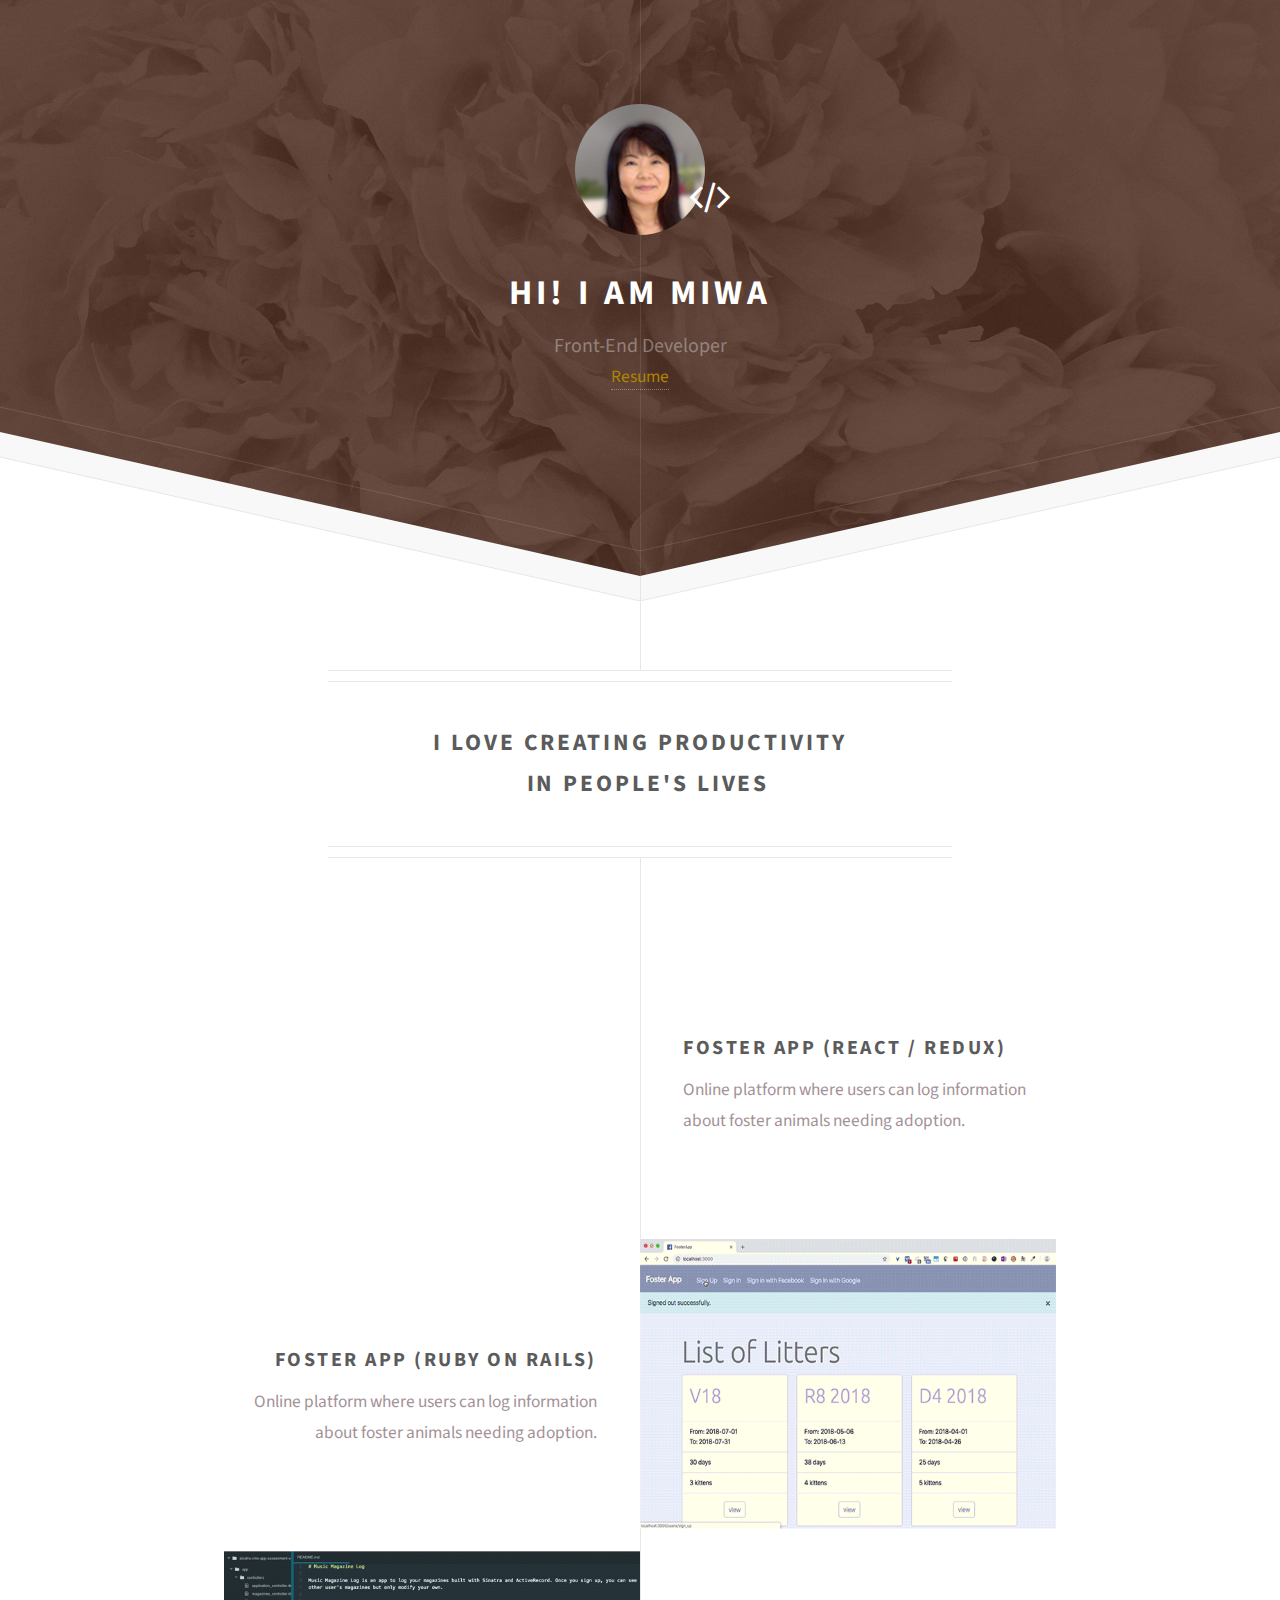
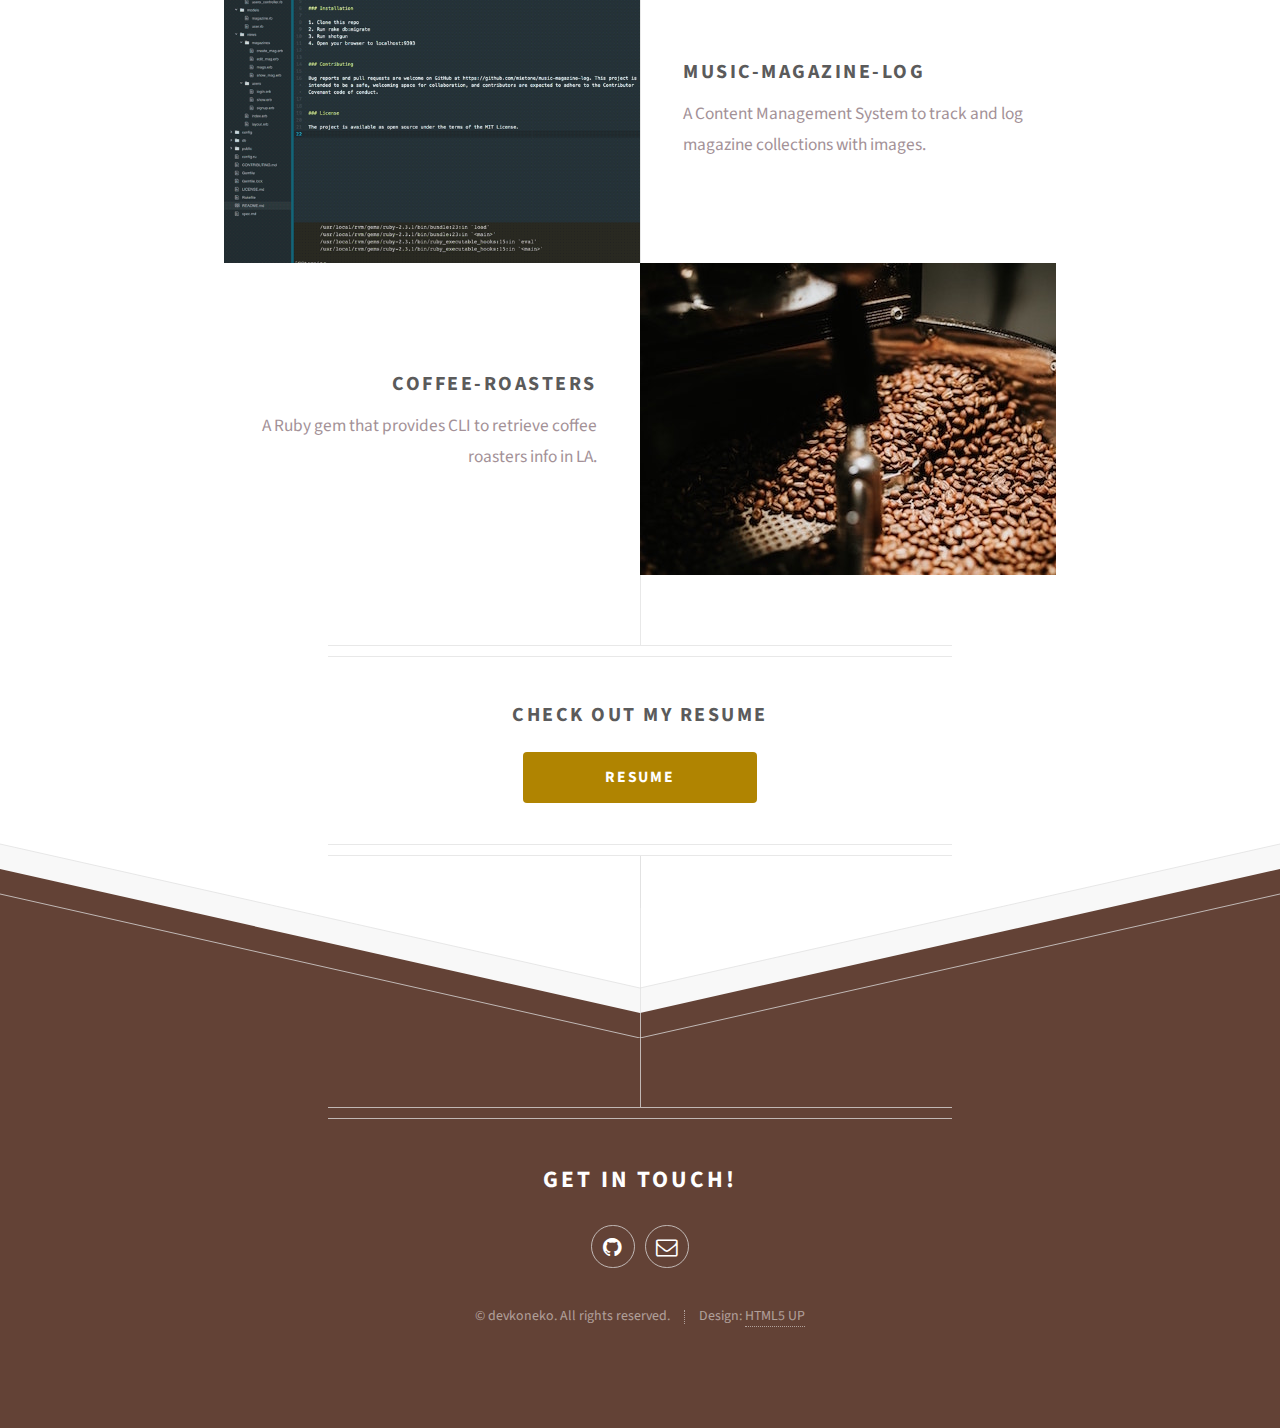
==== commit 0682f8e2: "Updates" ====
--- a/index.html
+++ b/index.html
@@ -2,4 +2,4 @@
 /*!
  *  Font Awesome 4.7.0 by @davegandy - http://fontawesome.io - @fontawesome
  *  License - http://fontawesome.io/license (Font: SIL OFL 1.1, CSS: MIT License)
- */@font-face{font-family:FontAwesome;src:url(/static/fontawesome-webfont-674f50d287a8c48dc19ba404d20fe713.eot);src:url(/static/fontawesome-webfont-674f50d287a8c48dc19ba404d20fe713.eot?#iefix&v=4.7.0) format("embedded-opentype"),url(/static/fontawesome-webfont-af7ae505a9eed503f8b8e6982036873e.woff2) format("woff2"),url(/static/fontawesome-webfont-fee66e712a8a08eef5805a46892932ad.woff) format("woff"),url(/static/fontawesome-webfont-b06871f281fee6b241d60582ae9369b9.ttf) format("truetype"),url(/static/fontawesome-webfont-912ec66d7572ff821749319396470bde.svg#fontawesomeregular) format("svg");font-weight:400;font-style:normal}.fa{display:inline-block;font:normal normal normal 14px/1 FontAwesome;font-size:inherit;text-rendering:auto;-webkit-font-smoothing:antialiased;-moz-osx-font-smoothing:grayscale}.fa-lg{font-size:1.33333333em;line-height:.75em;vertical-align:-15%}.fa-2x{font-size:2em}.fa-3x{font-size:3em}.fa-4x{font-size:4em}.fa-5x{font-size:5em}.fa-fw{width:1.28571429em;text-align:center}.fa-ul{padding-left:0;margin-left:2.14285714em;list-style-type:none}.fa-ul>li{position:relative}.fa-li{position:absolute;left:-2.14285714em;width:2.14285714em;top:.14285714em;text-align:center}.fa-li.fa-lg{left:-1.85714286em}.fa-border{padding:.2em .25em .15em;border:.08em solid #eee;border-radius:.1em}.fa-pull-left{float:left}.fa-pull-right{float:right}.fa.fa-pull-left{margin-right:.3em}.fa.fa-pull-right{margin-left:.3em}.pull-right{float:right}.pull-left{float:left}.fa.pull-left{margin-right:.3em}.fa.pull-right{margin-left:.3em}.fa-spin{-webkit-animation:fa-spin 2s linear infinite;animation:fa-spin 2s linear infinite}.fa-pulse{-webkit-animation:fa-spin 1s steps(8) infinite;animation:fa-spin 1s steps(8) infinite}@-webkit-keyframes fa-spin{0%{-webkit-transform:rotate(0deg);transform:rotate(0deg)}to{-webkit-transform:rotate(359deg);transform:rotate(359deg)}}@keyframes fa-spin{0%{-webkit-transform:rotate(0deg);transform:rotate(0deg)}to{-webkit-transform:rotate(359deg);transform:rotate(359deg)}}.fa-rotate-90{-ms-filter:"progid:DXImageTransform.Microsoft.BasicImage(rotation=1)";-webkit-transform:rotate(90deg);transform:rotate(90deg)}.fa-rotate-180{-ms-filter:"progid:DXImageTransform.Microsoft.BasicImage(rotation=2)";-webkit-transform:rotate(180deg);transform:rotate(180deg)}.fa-rotate-270{-ms-filter:"progid:DXImageTransform.Microsoft.BasicImage(rotation=3)";-webkit-transform:rotate(270deg);transform:rotate(270deg)}.fa-flip-horizontal{-ms-filter:"progid:DXImageTransform.Microsoft.BasicImage(rotation=0, mirror=1)";-webkit-transform:scaleX(-1);transform:scaleX(-1)}.fa-flip-vertical{-ms-filter:"progid:DXImageTransform.Microsoft.BasicImage(rotation=2, mirror=1)";-webkit-transform:scaleY(-1);transform:scaleY(-1)}:root .fa-flip-horizontal,:root .fa-flip-vertical,:root .fa-rotate-90,:root .fa-rotate-180,:root .fa-rotate-270{-webkit-filter:none;filter:none}.fa-stack{position:relative;display:inline-block;width:2em;height:2em;line-height:2em;vertical-align:middle}.fa-stack-1x,.fa-stack-2x{position:absolute;left:0;width:100%;text-align:center}.fa-stack-1x{line-height:inherit}.fa-stack-2x{font-size:2em}.fa-inverse{color:#fff}.fa-glass:before{content:"\F000"}.fa-music:before{content:"\F001"}.fa-search:before{content:"\F002"}.fa-envelope-o:before{content:"\F003"}.fa-heart:before{content:"\F004"}.fa-star:before{content:"\F005"}.fa-star-o:before{content:"\F006"}.fa-user:before{content:"\F007"}.fa-film:before{content:"\F008"}.fa-th-large:before{content:"\F009"}.fa-th:before{content:"\F00A"}.fa-th-list:before{content:"\F00B"}.fa-check:before{content:"\F00C"}.fa-close:before,.fa-remove:before,.fa-times:before{content:"\F00D"}.fa-search-plus:before{content:"\F00E"}.fa-search-minus:before{content:"\F010"}.fa-power-off:before{content:"\F011"}.fa-signal:before{content:"\F012"}.fa-cog:before,.fa-gear:before{content:"\F013"}.fa-trash-o:before{content:"\F014"}.fa-home:before{content:"\F015"}.fa-file-o:before{content:"\F016"}.fa-clock-o:before{content:"\F017"}.fa-road:before{content:"\F018"}.fa-download:before{content:"\F019"}.fa-arrow-circle-o-down:before{content:"\F01A"}.fa-arrow-circle-o-up:before{content:"\F01B"}.fa-inbox:before{content:"\F01C"}.fa-play-circle-o:before{content:"\F01D"}.fa-repeat:before,.fa-rotate-right:before{content:"\F01E"}.fa-refresh:before{content:"\F021"}.fa-list-alt:before{content:"\F022"}.fa-lock:before{content:"\F023"}.fa-flag:before{content:"\F024"}.fa-headphones:before{content:"\F025"}.fa-volume-off:before{content:"\F026"}.fa-volume-down:before{content:"\F027"}.fa-volume-up:before{content:"\F028"}.fa-qrcode:before{content:"\F029"}.fa-barcode:before{content:"\F02A"}.fa-tag:before{content:"\F02B"}.fa-tags:before{content:"\F02C"}.fa-book:before{content:"\F02D"}.fa-bookmark:before{content:"\F02E"}.fa-print:before{content:"\F02F"}.fa-camera:before{content:"\F030"}.fa-font:before{content:"\F031"}.fa-bold:before{content:"\F032"}.fa-italic:before{content:"\F033"}.fa-text-height:before{content:"\F034"}.fa-text-width:before{content:"\F035"}.fa-align-left:before{content:"\F036"}.fa-align-center:before{content:"\F037"}.fa-align-right:before{content:"\F038"}.fa-align-justify:before{content:"\F039"}.fa-list:before{content:"\F03A"}.fa-dedent:before,.fa-outdent:before{content:"\F03B"}.fa-indent:before{content:"\F03C"}.fa-video-camera:before{content:"\F03D"}.fa-image:before,.fa-photo:before,.fa-picture-o:before{content:"\F03E"}.fa-pencil:before{content:"\F040"}.fa-map-marker:before{content:"\F041"}.fa-adjust:before{content:"\F042"}.fa-tint:before{content:"\F043"}.fa-edit:before,.fa-pencil-square-o:before{content:"\F044"}.fa-share-square-o:before{content:"\F045"}.fa-check-square-o:before{content:"\F046"}.fa-arrows:before{content:"\F047"}.fa-step-backward:before{content:"\F048"}.fa-fast-backward:before{content:"\F049"}.fa-backward:before{content:"\F04A"}.fa-play:before{content:"\F04B"}.fa-pause:before{content:"\F04C"}.fa-stop:before{content:"\F04D"}.fa-forward:before{content:"\F04E"}.fa-fast-forward:before{content:"\F050"}.fa-step-forward:before{content:"\F051"}.fa-eject:before{content:"\F052"}.fa-chevron-left:before{content:"\F053"}.fa-chevron-right:before{content:"\F054"}.fa-plus-circle:before{content:"\F055"}.fa-minus-circle:before{content:"\F056"}.fa-times-circle:before{content:"\F057"}.fa-check-circle:before{content:"\F058"}.fa-question-circle:before{content:"\F059"}.fa-info-circle:before{content:"\F05A"}.fa-crosshairs:before{content:"\F05B"}.fa-times-circle-o:before{content:"\F05C"}.fa-check-circle-o:before{content:"\F05D"}.fa-ban:before{content:"\F05E"}.fa-arrow-left:before{content:"\F060"}.fa-arrow-right:before{content:"\F061"}.fa-arrow-up:before{content:"\F062"}.fa-arrow-down:before{content:"\F063"}.fa-mail-forward:before,.fa-share:before{content:"\F064"}.fa-expand:before{content:"\F065"}.fa-compress:before{content:"\F066"}.fa-plus:before{content:"\F067"}.fa-minus:before{content:"\F068"}.fa-asterisk:before{content:"\F069"}.fa-exclamation-circle:before{content:"\F06A"}.fa-gift:before{content:"\F06B"}.fa-leaf:before{content:"\F06C"}.fa-fire:before{content:"\F06D"}.fa-eye:before{content:"\F06E"}.fa-eye-slash:before{content:"\F070"}.fa-exclamation-triangle:before,.fa-warning:before{content:"\F071"}.fa-plane:before{content:"\F072"}.fa-calendar:before{content:"\F073"}.fa-random:before{content:"\F074"}.fa-comment:before{content:"\F075"}.fa-magnet:before{content:"\F076"}.fa-chevron-up:before{content:"\F077"}.fa-chevron-down:before{content:"\F078"}.fa-retweet:before{content:"\F079"}.fa-shopping-cart:before{content:"\F07A"}.fa-folder:before{content:"\F07B"}.fa-folder-open:before{content:"\F07C"}.fa-arrows-v:before{content:"\F07D"}.fa-arrows-h:before{content:"\F07E"}.fa-bar-chart-o:before,.fa-bar-chart:before{content:"\F080"}.fa-twitter-square:before{content:"\F081"}.fa-facebook-square:before{content:"\F082"}.fa-camera-retro:before{content:"\F083"}.fa-key:before{content:"\F084"}.fa-cogs:before,.fa-gears:before{content:"\F085"}.fa-comments:before{content:"\F086"}.fa-thumbs-o-up:before{content:"\F087"}.fa-thumbs-o-down:before{content:"\F088"}.fa-star-half:before{content:"\F089"}.fa-heart-o:before{content:"\F08A"}.fa-sign-out:before{content:"\F08B"}.fa-linkedin-square:before{content:"\F08C"}.fa-thumb-tack:before{content:"\F08D"}.fa-external-link:before{content:"\F08E"}.fa-sign-in:before{content:"\F090"}.fa-trophy:before{content:"\F091"}.fa-github-square:before{content:"\F092"}.fa-upload:before{content:"\F093"}.fa-lemon-o:before{content:"\F094"}.fa-phone:before{content:"\F095"}.fa-square-o:before{content:"\F096"}.fa-bookmark-o:before{content:"\F097"}.fa-phone-square:before{content:"\F098"}.fa-twitter:before{content:"\F099"}.fa-facebook-f:before,.fa-facebook:before{content:"\F09A"}.fa-github:before{content:"\F09B"}.fa-unlock:before{content:"\F09C"}.fa-credit-card:before{content:"\F09D"}.fa-feed:before,.fa-rss:before{content:"\F09E"}.fa-hdd-o:before{content:"\F0A0"}.fa-bullhorn:before{content:"\F0A1"}.fa-bell:before{content:"\F0F3"}.fa-certificate:before{content:"\F0A3"}.fa-hand-o-right:before{content:"\F0A4"}.fa-hand-o-left:before{content:"\F0A5"}.fa-hand-o-up:before{content:"\F0A6"}.fa-hand-o-down:before{content:"\F0A7"}.fa-arrow-circle-left:before{content:"\F0A8"}.fa-arrow-circle-right:before{content:"\F0A9"}.fa-arrow-circle-up:before{content:"\F0AA"}.fa-arrow-circle-down:before{content:"\F0AB"}.fa-globe:before{content:"\F0AC"}.fa-wrench:before{content:"\F0AD"}.fa-tasks:before{content:"\F0AE"}.fa-filter:before{content:"\F0B0"}.fa-briefcase:before{content:"\F0B1"}.fa-arrows-alt:before{content:"\F0B2"}.fa-group:before,.fa-users:before{content:"\F0C0"}.fa-chain:before,.fa-link:before{content:"\F0C1"}.fa-cloud:before{content:"\F0C2"}.fa-flask:before{content:"\F0C3"}.fa-cut:before,.fa-scissors:before{content:"\F0C4"}.fa-copy:before,.fa-files-o:before{content:"\F0C5"}.fa-paperclip:before{content:"\F0C6"}.fa-floppy-o:before,.fa-save:before{content:"\F0C7"}.fa-square:before{content:"\F0C8"}.fa-bars:before,.fa-navicon:before,.fa-reorder:before{content:"\F0C9"}.fa-list-ul:before{content:"\F0CA"}.fa-list-ol:before{content:"\F0CB"}.fa-strikethrough:before{content:"\F0CC"}.fa-underline:before{content:"\F0CD"}.fa-table:before{content:"\F0CE"}.fa-magic:before{content:"\F0D0"}.fa-truck:before{content:"\F0D1"}.fa-pinterest:before{content:"\F0D2"}.fa-pinterest-square:before{content:"\F0D3"}.fa-google-plus-square:before{content:"\F0D4"}.fa-google-plus:before{content:"\F0D5"}.fa-money:before{content:"\F0D6"}.fa-caret-down:before{content:"\F0D7"}.fa-caret-up:before{content:"\F0D8"}.fa-caret-left:before{content:"\F0D9"}.fa-caret-right:before{content:"\F0DA"}.fa-columns:before{content:"\F0DB"}.fa-sort:before,.fa-unsorted:before{content:"\F0DC"}.fa-sort-desc:before,.fa-sort-down:before{content:"\F0DD"}.fa-sort-asc:before,.fa-sort-up:before{content:"\F0DE"}.fa-envelope:before{content:"\F0E0"}.fa-linkedin:before{content:"\F0E1"}.fa-rotate-left:before,.fa-undo:before{content:"\F0E2"}.fa-gavel:before,.fa-legal:before{content:"\F0E3"}.fa-dashboard:before,.fa-tachometer:before{content:"\F0E4"}.fa-comment-o:before{content:"\F0E5"}.fa-comments-o:before{content:"\F0E6"}.fa-bolt:before,.fa-flash:before{content:"\F0E7"}.fa-sitemap:before{content:"\F0E8"}.fa-umbrella:before{content:"\F0E9"}.fa-clipboard:before,.fa-paste:before{content:"\F0EA"}.fa-lightbulb-o:before{content:"\F0EB"}.fa-exchange:before{content:"\F0EC"}.fa-cloud-download:before{content:"\F0ED"}.fa-cloud-upload:before{content:"\F0EE"}.fa-user-md:before{content:"\F0F0"}.fa-stethoscope:before{content:"\F0F1"}.fa-suitcase:before{content:"\F0F2"}.fa-bell-o:before{content:"\F0A2"}.fa-coffee:before{content:"\F0F4"}.fa-cutlery:before{content:"\F0F5"}.fa-file-text-o:before{content:"\F0F6"}.fa-building-o:before{content:"\F0F7"}.fa-hospital-o:before{content:"\F0F8"}.fa-ambulance:before{content:"\F0F9"}.fa-medkit:before{content:"\F0FA"}.fa-fighter-jet:before{content:"\F0FB"}.fa-beer:before{content:"\F0FC"}.fa-h-square:before{content:"\F0FD"}.fa-plus-square:before{content:"\F0FE"}.fa-angle-double-left:before{content:"\F100"}.fa-angle-double-right:before{content:"\F101"}.fa-angle-double-up:before{content:"\F102"}.fa-angle-double-down:before{content:"\F103"}.fa-angle-left:before{content:"\F104"}.fa-angle-right:before{content:"\F105"}.fa-angle-up:before{content:"\F106"}.fa-angle-down:before{content:"\F107"}.fa-desktop:before{content:"\F108"}.fa-laptop:before{content:"\F109"}.fa-tablet:before{content:"\F10A"}.fa-mobile-phone:before,.fa-mobile:before{content:"\F10B"}.fa-circle-o:before{content:"\F10C"}.fa-quote-left:before{content:"\F10D"}.fa-quote-right:before{content:"\F10E"}.fa-spinner:before{content:"\F110"}.fa-circle:before{content:"\F111"}.fa-mail-reply:before,.fa-reply:before{content:"\F112"}.fa-github-alt:before{content:"\F113"}.fa-folder-o:before{content:"\F114"}.fa-folder-open-o:before{content:"\F115"}.fa-smile-o:before{content:"\F118"}.fa-frown-o:before{content:"\F119"}.fa-meh-o:before{content:"\F11A"}.fa-gamepad:before{content:"\F11B"}.fa-keyboard-o:before{content:"\F11C"}.fa-flag-o:before{content:"\F11D"}.fa-flag-checkered:before{content:"\F11E"}.fa-terminal:before{content:"\F120"}.fa-code:before{content:"\F121"}.fa-mail-reply-all:before,.fa-reply-all:before{content:"\F122"}.fa-star-half-empty:before,.fa-star-half-full:before,.fa-star-half-o:before{content:"\F123"}.fa-location-arrow:before{content:"\F124"}.fa-crop:before{content:"\F125"}.fa-code-fork:before{content:"\F126"}.fa-chain-broken:before,.fa-unlink:before{content:"\F127"}.fa-question:before{content:"\F128"}.fa-info:before{content:"\F129"}.fa-exclamation:before{content:"\F12A"}.fa-superscript:before{content:"\F12B"}.fa-subscript:before{content:"\F12C"}.fa-eraser:before{content:"\F12D"}.fa-puzzle-piece:before{content:"\F12E"}.fa-microphone:before{content:"\F130"}.fa-microphone-slash:before{content:"\F131"}.fa-shield:before{content:"\F132"}.fa-calendar-o:before{content:"\F133"}.fa-fire-extinguisher:before{content:"\F134"}.fa-rocket:before{content:"\F135"}.fa-maxcdn:before{content:"\F136"}.fa-chevron-circle-left:before{content:"\F137"}.fa-chevron-circle-right:before{content:"\F138"}.fa-chevron-circle-up:before{content:"\F139"}.fa-chevron-circle-down:before{content:"\F13A"}.fa-html5:before{content:"\F13B"}.fa-css3:before{content:"\F13C"}.fa-anchor:before{content:"\F13D"}.fa-unlock-alt:before{content:"\F13E"}.fa-bullseye:before{content:"\F140"}.fa-ellipsis-h:before{content:"\F141"}.fa-ellipsis-v:before{content:"\F142"}.fa-rss-square:before{content:"\F143"}.fa-play-circle:before{content:"\F144"}.fa-ticket:before{content:"\F145"}.fa-minus-square:before{content:"\F146"}.fa-minus-square-o:before{content:"\F147"}.fa-level-up:before{content:"\F148"}.fa-level-down:before{content:"\F149"}.fa-check-square:before{content:"\F14A"}.fa-pencil-square:before{content:"\F14B"}.fa-external-link-square:before{content:"\F14C"}.fa-share-square:before{content:"\F14D"}.fa-compass:before{content:"\F14E"}.fa-caret-square-o-down:before,.fa-toggle-down:before{content:"\F150"}.fa-caret-square-o-up:before,.fa-toggle-up:before{content:"\F151"}.fa-caret-square-o-right:before,.fa-toggle-right:before{content:"\F152"}.fa-eur:before,.fa-euro:before{content:"\F153"}.fa-gbp:before{content:"\F154"}.fa-dollar:before,.fa-usd:before{content:"\F155"}.fa-inr:before,.fa-rupee:before{content:"\F156"}.fa-cny:before,.fa-jpy:before,.fa-rmb:before,.fa-yen:before{content:"\F157"}.fa-rouble:before,.fa-rub:before,.fa-ruble:before{content:"\F158"}.fa-krw:before,.fa-won:before{content:"\F159"}.fa-bitcoin:before,.fa-btc:before{content:"\F15A"}.fa-file:before{content:"\F15B"}.fa-file-text:before{content:"\F15C"}.fa-sort-alpha-asc:before{content:"\F15D"}.fa-sort-alpha-desc:before{content:"\F15E"}.fa-sort-amount-asc:before{content:"\F160"}.fa-sort-amount-desc:before{content:"\F161"}.fa-sort-numeric-asc:before{content:"\F162"}.fa-sort-numeric-desc:before{content:"\F163"}.fa-thumbs-up:before{content:"\F164"}.fa-thumbs-down:before{content:"\F165"}.fa-youtube-square:before{content:"\F166"}.fa-youtube:before{content:"\F167"}.fa-xing:before{content:"\F168"}.fa-xing-square:before{content:"\F169"}.fa-youtube-play:before{content:"\F16A"}.fa-dropbox:before{content:"\F16B"}.fa-stack-overflow:before{content:"\F16C"}.fa-instagram:before{content:"\F16D"}.fa-flickr:before{content:"\F16E"}.fa-adn:before{content:"\F170"}.fa-bitbucket:before{content:"\F171"}.fa-bitbucket-square:before{content:"\F172"}.fa-tumblr:before{content:"\F173"}.fa-tumblr-square:before{content:"\F174"}.fa-long-arrow-down:before{content:"\F175"}.fa-long-arrow-up:before{content:"\F176"}.fa-long-arrow-left:before{content:"\F177"}.fa-long-arrow-right:before{content:"\F178"}.fa-apple:before{content:"\F179"}.fa-windows:before{content:"\F17A"}.fa-android:before{content:"\F17B"}.fa-linux:before{content:"\F17C"}.fa-dribbble:before{content:"\F17D"}.fa-skype:before{content:"\F17E"}.fa-foursquare:before{content:"\F180"}.fa-trello:before{content:"\F181"}.fa-female:before{content:"\F182"}.fa-male:before{content:"\F183"}.fa-gittip:before,.fa-gratipay:before{content:"\F184"}.fa-sun-o:before{content:"\F185"}.fa-moon-o:before{content:"\F186"}.fa-archive:before{content:"\F187"}.fa-bug:before{content:"\F188"}.fa-vk:before{content:"\F189"}.fa-weibo:before{content:"\F18A"}.fa-renren:before{content:"\F18B"}.fa-pagelines:before{content:"\F18C"}.fa-stack-exchange:before{content:"\F18D"}.fa-arrow-circle-o-right:before{content:"\F18E"}.fa-arrow-circle-o-left:before{content:"\F190"}.fa-caret-square-o-left:before,.fa-toggle-left:before{content:"\F191"}.fa-dot-circle-o:before{content:"\F192"}.fa-wheelchair:before{content:"\F193"}.fa-vimeo-square:before{content:"\F194"}.fa-try:before,.fa-turkish-lira:before{content:"\F195"}.fa-plus-square-o:before{content:"\F196"}.fa-space-shuttle:before{content:"\F197"}.fa-slack:before{content:"\F198"}.fa-envelope-square:before{content:"\F199"}.fa-wordpress:before{content:"\F19A"}.fa-openid:before{content:"\F19B"}.fa-bank:before,.fa-institution:before,.fa-university:before{content:"\F19C"}.fa-graduation-cap:before,.fa-mortar-board:before{content:"\F19D"}.fa-yahoo:before{content:"\F19E"}.fa-google:before{content:"\F1A0"}.fa-reddit:before{content:"\F1A1"}.fa-reddit-square:before{content:"\F1A2"}.fa-stumbleupon-circle:before{content:"\F1A3"}.fa-stumbleupon:before{content:"\F1A4"}.fa-delicious:before{content:"\F1A5"}.fa-digg:before{content:"\F1A6"}.fa-pied-piper-pp:before{content:"\F1A7"}.fa-pied-piper-alt:before{content:"\F1A8"}.fa-drupal:before{content:"\F1A9"}.fa-joomla:before{content:"\F1AA"}.fa-language:before{content:"\F1AB"}.fa-fax:before{content:"\F1AC"}.fa-building:before{content:"\F1AD"}.fa-child:before{content:"\F1AE"}.fa-paw:before{content:"\F1B0"}.fa-spoon:before{content:"\F1B1"}.fa-cube:before{content:"\F1B2"}.fa-cubes:before{content:"\F1B3"}.fa-behance:before{content:"\F1B4"}.fa-behance-square:before{content:"\F1B5"}.fa-steam:before{content:"\F1B6"}.fa-steam-square:before{content:"\F1B7"}.fa-recycle:before{content:"\F1B8"}.fa-automobile:before,.fa-car:before{content:"\F1B9"}.fa-cab:before,.fa-taxi:before{content:"\F1BA"}.fa-tree:before{content:"\F1BB"}.fa-spotify:before{content:"\F1BC"}.fa-deviantart:before{content:"\F1BD"}.fa-soundcloud:before{content:"\F1BE"}.fa-database:before{content:"\F1C0"}.fa-file-pdf-o:before{content:"\F1C1"}.fa-file-word-o:before{content:"\F1C2"}.fa-file-excel-o:before{content:"\F1C3"}.fa-file-powerpoint-o:before{content:"\F1C4"}.fa-file-image-o:before,.fa-file-photo-o:before,.fa-file-picture-o:before{content:"\F1C5"}.fa-file-archive-o:before,.fa-file-zip-o:before{content:"\F1C6"}.fa-file-audio-o:before,.fa-file-sound-o:before{content:"\F1C7"}.fa-file-movie-o:before,.fa-file-video-o:before{content:"\F1C8"}.fa-file-code-o:before{content:"\F1C9"}.fa-vine:before{content:"\F1CA"}.fa-codepen:before{content:"\F1CB"}.fa-jsfiddle:before{content:"\F1CC"}.fa-life-bouy:before,.fa-life-buoy:before,.fa-life-ring:before,.fa-life-saver:before,.fa-support:before{content:"\F1CD"}.fa-circle-o-notch:before{content:"\F1CE"}.fa-ra:before,.fa-rebel:before,.fa-resistance:before{content:"\F1D0"}.fa-empire:before,.fa-ge:before{content:"\F1D1"}.fa-git-square:before{content:"\F1D2"}.fa-git:before{content:"\F1D3"}.fa-hacker-news:before,.fa-y-combinator-square:before,.fa-yc-square:before{content:"\F1D4"}.fa-tencent-weibo:before{content:"\F1D5"}.fa-qq:before{content:"\F1D6"}.fa-wechat:before,.fa-weixin:before{content:"\F1D7"}.fa-paper-plane:before,.fa-send:before{content:"\F1D8"}.fa-paper-plane-o:before,.fa-send-o:before{content:"\F1D9"}.fa-history:before{content:"\F1DA"}.fa-circle-thin:before{content:"\F1DB"}.fa-header:before{content:"\F1DC"}.fa-paragraph:before{content:"\F1DD"}.fa-sliders:before{content:"\F1DE"}.fa-share-alt:before{content:"\F1E0"}.fa-share-alt-square:before{content:"\F1E1"}.fa-bomb:before{content:"\F1E2"}.fa-futbol-o:before,.fa-soccer-ball-o:before{content:"\F1E3"}.fa-tty:before{content:"\F1E4"}.fa-binoculars:before{content:"\F1E5"}.fa-plug:before{content:"\F1E6"}.fa-slideshare:before{content:"\F1E7"}.fa-twitch:before{content:"\F1E8"}.fa-yelp:before{content:"\F1E9"}.fa-newspaper-o:before{content:"\F1EA"}.fa-wifi:before{content:"\F1EB"}.fa-calculator:before{content:"\F1EC"}.fa-paypal:before{content:"\F1ED"}.fa-google-wallet:before{content:"\F1EE"}.fa-cc-visa:before{content:"\F1F0"}.fa-cc-mastercard:before{content:"\F1F1"}.fa-cc-discover:before{content:"\F1F2"}.fa-cc-amex:before{content:"\F1F3"}.fa-cc-paypal:before{content:"\F1F4"}.fa-cc-stripe:before{content:"\F1F5"}.fa-bell-slash:before{content:"\F1F6"}.fa-bell-slash-o:before{content:"\F1F7"}.fa-trash:before{content:"\F1F8"}.fa-copyright:before{content:"\F1F9"}.fa-at:before{content:"\F1FA"}.fa-eyedropper:before{content:"\F1FB"}.fa-paint-brush:before{content:"\F1FC"}.fa-birthday-cake:before{content:"\F1FD"}.fa-area-chart:before{content:"\F1FE"}.fa-pie-chart:before{content:"\F200"}.fa-line-chart:before{content:"\F201"}.fa-lastfm:before{content:"\F202"}.fa-lastfm-square:before{content:"\F203"}.fa-toggle-off:before{content:"\F204"}.fa-toggle-on:before{content:"\F205"}.fa-bicycle:before{content:"\F206"}.fa-bus:before{content:"\F207"}.fa-ioxhost:before{content:"\F208"}.fa-angellist:before{content:"\F209"}.fa-cc:before{content:"\F20A"}.fa-ils:before,.fa-shekel:before,.fa-sheqel:before{content:"\F20B"}.fa-meanpath:before{content:"\F20C"}.fa-buysellads:before{content:"\F20D"}.fa-connectdevelop:before{content:"\F20E"}.fa-dashcube:before{content:"\F210"}.fa-forumbee:before{content:"\F211"}.fa-leanpub:before{content:"\F212"}.fa-sellsy:before{content:"\F213"}.fa-shirtsinbulk:before{content:"\F214"}.fa-simplybuilt:before{content:"\F215"}.fa-skyatlas:before{content:"\F216"}.fa-cart-plus:before{content:"\F217"}.fa-cart-arrow-down:before{content:"\F218"}.fa-diamond:before{content:"\F219"}.fa-ship:before{content:"\F21A"}.fa-user-secret:before{content:"\F21B"}.fa-motorcycle:before{content:"\F21C"}.fa-street-view:before{content:"\F21D"}.fa-heartbeat:before{content:"\F21E"}.fa-venus:before{content:"\F221"}.fa-mars:before{content:"\F222"}.fa-mercury:before{content:"\F223"}.fa-intersex:before,.fa-transgender:before{content:"\F224"}.fa-transgender-alt:before{content:"\F225"}.fa-venus-double:before{content:"\F226"}.fa-mars-double:before{content:"\F227"}.fa-venus-mars:before{content:"\F228"}.fa-mars-stroke:before{content:"\F229"}.fa-mars-stroke-v:before{content:"\F22A"}.fa-mars-stroke-h:before{content:"\F22B"}.fa-neuter:before{content:"\F22C"}.fa-genderless:before{content:"\F22D"}.fa-facebook-official:before{content:"\F230"}.fa-pinterest-p:before{content:"\F231"}.fa-whatsapp:before{content:"\F232"}.fa-server:before{content:"\F233"}.fa-user-plus:before{content:"\F234"}.fa-user-times:before{content:"\F235"}.fa-bed:before,.fa-hotel:before{content:"\F236"}.fa-viacoin:before{content:"\F237"}.fa-train:before{content:"\F238"}.fa-subway:before{content:"\F239"}.fa-medium:before{content:"\F23A"}.fa-y-combinator:before,.fa-yc:before{content:"\F23B"}.fa-optin-monster:before{content:"\F23C"}.fa-opencart:before{content:"\F23D"}.fa-expeditedssl:before{content:"\F23E"}.fa-battery-4:before,.fa-battery-full:before,.fa-battery:before{content:"\F240"}.fa-battery-3:before,.fa-battery-three-quarters:before{content:"\F241"}.fa-battery-2:before,.fa-battery-half:before{content:"\F242"}.fa-battery-1:before,.fa-battery-quarter:before{content:"\F243"}.fa-battery-0:before,.fa-battery-empty:before{content:"\F244"}.fa-mouse-pointer:before{content:"\F245"}.fa-i-cursor:before{content:"\F246"}.fa-object-group:before{content:"\F247"}.fa-object-ungroup:before{content:"\F248"}.fa-sticky-note:before{content:"\F249"}.fa-sticky-note-o:before{content:"\F24A"}.fa-cc-jcb:before{content:"\F24B"}.fa-cc-diners-club:before{content:"\F24C"}.fa-clone:before{content:"\F24D"}.fa-balance-scale:before{content:"\F24E"}.fa-hourglass-o:before{content:"\F250"}.fa-hourglass-1:before,.fa-hourglass-start:before{content:"\F251"}.fa-hourglass-2:before,.fa-hourglass-half:before{content:"\F252"}.fa-hourglass-3:before,.fa-hourglass-end:before{content:"\F253"}.fa-hourglass:before{content:"\F254"}.fa-hand-grab-o:before,.fa-hand-rock-o:before{content:"\F255"}.fa-hand-paper-o:before,.fa-hand-stop-o:before{content:"\F256"}.fa-hand-scissors-o:before{content:"\F257"}.fa-hand-lizard-o:before{content:"\F258"}.fa-hand-spock-o:before{content:"\F259"}.fa-hand-pointer-o:before{content:"\F25A"}.fa-hand-peace-o:before{content:"\F25B"}.fa-trademark:before{content:"\F25C"}.fa-registered:before{content:"\F25D"}.fa-creative-commons:before{content:"\F25E"}.fa-gg:before{content:"\F260"}.fa-gg-circle:before{content:"\F261"}.fa-tripadvisor:before{content:"\F262"}.fa-odnoklassniki:before{content:"\F263"}.fa-odnoklassniki-square:before{content:"\F264"}.fa-get-pocket:before{content:"\F265"}.fa-wikipedia-w:before{content:"\F266"}.fa-safari:before{content:"\F267"}.fa-chrome:before{content:"\F268"}.fa-firefox:before{content:"\F269"}.fa-opera:before{content:"\F26A"}.fa-internet-explorer:before{content:"\F26B"}.fa-television:before,.fa-tv:before{content:"\F26C"}.fa-contao:before{content:"\F26D"}.fa-500px:before{content:"\F26E"}.fa-amazon:before{content:"\F270"}.fa-calendar-plus-o:before{content:"\F271"}.fa-calendar-minus-o:before{content:"\F272"}.fa-calendar-times-o:before{content:"\F273"}.fa-calendar-check-o:before{content:"\F274"}.fa-industry:before{content:"\F275"}.fa-map-pin:before{content:"\F276"}.fa-map-signs:before{content:"\F277"}.fa-map-o:before{content:"\F278"}.fa-map:before{content:"\F279"}.fa-commenting:before{content:"\F27A"}.fa-commenting-o:before{content:"\F27B"}.fa-houzz:before{content:"\F27C"}.fa-vimeo:before{content:"\F27D"}.fa-black-tie:before{content:"\F27E"}.fa-fonticons:before{content:"\F280"}.fa-reddit-alien:before{content:"\F281"}.fa-edge:before{content:"\F282"}.fa-credit-card-alt:before{content:"\F283"}.fa-codiepie:before{content:"\F284"}.fa-modx:before{content:"\F285"}.fa-fort-awesome:before{content:"\F286"}.fa-usb:before{content:"\F287"}.fa-product-hunt:before{content:"\F288"}.fa-mixcloud:before{content:"\F289"}.fa-scribd:before{content:"\F28A"}.fa-pause-circle:before{content:"\F28B"}.fa-pause-circle-o:before{content:"\F28C"}.fa-stop-circle:before{content:"\F28D"}.fa-stop-circle-o:before{content:"\F28E"}.fa-shopping-bag:before{content:"\F290"}.fa-shopping-basket:before{content:"\F291"}.fa-hashtag:before{content:"\F292"}.fa-bluetooth:before{content:"\F293"}.fa-bluetooth-b:before{content:"\F294"}.fa-percent:before{content:"\F295"}.fa-gitlab:before{content:"\F296"}.fa-wpbeginner:before{content:"\F297"}.fa-wpforms:before{content:"\F298"}.fa-envira:before{content:"\F299"}.fa-universal-access:before{content:"\F29A"}.fa-wheelchair-alt:before{content:"\F29B"}.fa-question-circle-o:before{content:"\F29C"}.fa-blind:before{content:"\F29D"}.fa-audio-description:before{content:"\F29E"}.fa-volume-control-phone:before{content:"\F2A0"}.fa-braille:before{content:"\F2A1"}.fa-assistive-listening-systems:before{content:"\F2A2"}.fa-american-sign-language-interpreting:before,.fa-asl-interpreting:before{content:"\F2A3"}.fa-deaf:before,.fa-deafness:before,.fa-hard-of-hearing:before{content:"\F2A4"}.fa-glide:before{content:"\F2A5"}.fa-glide-g:before{content:"\F2A6"}.fa-sign-language:before,.fa-signing:before{content:"\F2A7"}.fa-low-vision:before{content:"\F2A8"}.fa-viadeo:before{content:"\F2A9"}.fa-viadeo-square:before{content:"\F2AA"}.fa-snapchat:before{content:"\F2AB"}.fa-snapchat-ghost:before{content:"\F2AC"}.fa-snapchat-square:before{content:"\F2AD"}.fa-pied-piper:before{content:"\F2AE"}.fa-first-order:before{content:"\F2B0"}.fa-yoast:before{content:"\F2B1"}.fa-themeisle:before{content:"\F2B2"}.fa-google-plus-circle:before,.fa-google-plus-official:before{content:"\F2B3"}.fa-fa:before,.fa-font-awesome:before{content:"\F2B4"}.fa-handshake-o:before{content:"\F2B5"}.fa-envelope-open:before{content:"\F2B6"}.fa-envelope-open-o:before{content:"\F2B7"}.fa-linode:before{content:"\F2B8"}.fa-address-book:before{content:"\F2B9"}.fa-address-book-o:before{content:"\F2BA"}.fa-address-card:before,.fa-vcard:before{content:"\F2BB"}.fa-address-card-o:before,.fa-vcard-o:before{content:"\F2BC"}.fa-user-circle:before{content:"\F2BD"}.fa-user-circle-o:before{content:"\F2BE"}.fa-user-o:before{content:"\F2C0"}.fa-id-badge:before{content:"\F2C1"}.fa-drivers-license:before,.fa-id-card:before{content:"\F2C2"}.fa-drivers-license-o:before,.fa-id-card-o:before{content:"\F2C3"}.fa-quora:before{content:"\F2C4"}.fa-free-code-camp:before{content:"\F2C5"}.fa-telegram:before{content:"\F2C6"}.fa-thermometer-4:before,.fa-thermometer-full:before,.fa-thermometer:before{content:"\F2C7"}.fa-thermometer-3:before,.fa-thermometer-three-quarters:before{content:"\F2C8"}.fa-thermometer-2:before,.fa-thermometer-half:before{content:"\F2C9"}.fa-thermometer-1:before,.fa-thermometer-quarter:before{content:"\F2CA"}.fa-thermometer-0:before,.fa-thermometer-empty:before{content:"\F2CB"}.fa-shower:before{content:"\F2CC"}.fa-bath:before,.fa-bathtub:before,.fa-s15:before{content:"\F2CD"}.fa-podcast:before{content:"\F2CE"}.fa-window-maximize:before{content:"\F2D0"}.fa-window-minimize:before{content:"\F2D1"}.fa-window-restore:before{content:"\F2D2"}.fa-times-rectangle:before,.fa-window-close:before{content:"\F2D3"}.fa-times-rectangle-o:before,.fa-window-close-o:before{content:"\F2D4"}.fa-bandcamp:before{content:"\F2D5"}.fa-grav:before{content:"\F2D6"}.fa-etsy:before{content:"\F2D7"}.fa-imdb:before{content:"\F2D8"}.fa-ravelry:before{content:"\F2D9"}.fa-eercast:before{content:"\F2DA"}.fa-microchip:before{content:"\F2DB"}.fa-snowflake-o:before{content:"\F2DC"}.fa-superpowers:before{content:"\F2DD"}.fa-wpexplorer:before{content:"\F2DE"}.fa-meetup:before{content:"\F2E0"}.sr-only{position:absolute;width:1px;height:1px;padding:0;margin:-1px;overflow:hidden;clip:rect(0,0,0,0);border:0}.sr-only-focusable:active,.sr-only-focusable:focus{position:static;width:auto;height:auto;margin:0;overflow:visible;clip:auto}a,abbr,acronym,address,applet,article,aside,audio,b,big,blockquote,body,canvas,caption,center,cite,code,dd,del,details,dfn,div,dl,dt,em,embed,fieldset,figcaption,figure,footer,form,h1,h2,h3,h4,h5,h6,header,hgroup,html,i,iframe,img,ins,kbd,label,legend,li,mark,menu,nav,object,ol,output,p,pre,q,ruby,s,samp,section,small,span,strike,strong,sub,summary,sup,table,tbody,td,tfoot,th,thead,time,tr,tt,u,ul,var,video{margin:0;padding:0;border:0;font-size:100%;font:inherit;vertical-align:baseline}article,aside,details,figcaption,figure,footer,header,hgroup,menu,nav,section{display:block}body{line-height:1}ol,ul{list-style:none}blockquote,q{quotes:none}blockquote:after,blockquote:before,q:after,q:before{content:"";content:none}table{border-collapse:collapse;border-spacing:0}body{-webkit-text-size-adjust:none}mark{background-color:transparent;color:inherit}input::-moz-focus-inner{border:0;padding:0}input,select,textarea{-moz-appearance:none;-webkit-appearance:none;-ms-appearance:none;appearance:none}html{box-sizing:border-box}*,:after,:before{box-sizing:inherit}body,html{height:100%}.main-body,body{background:#fff}.main-body.is-preload *,.main-body.is-preload :after,.main-body.is-preload :before,body.is-preload *,body.is-preload :after,body.is-preload :before{-webkit-animation:none!important;animation:none!important;-webkit-transition:none!important;transition:none!important}body,input,select,textarea{color:#a39197;font-family:Source Sans Pro,sans-serif;font-size:16pt;font-weight:400;line-height:1.75em}a{-webkit-transition:color .2s ease-in-out,border-bottom-color .2s ease-in-out;transition:color .2s ease-in-out,border-bottom-color .2s ease-in-out;border-bottom:1px dotted;color:#634236;text-decoration:none}a:hover{border-bottom-color:transparent}b,strong{font-weight:600;color:#5b5b5b}em,i{font-style:italic}blockquote,dl,form,ol,p,table,ul{margin:0 0 2em}h1,h2,h3,h4,h5,h6{color:#5b5b5b;font-weight:700;letter-spacing:.125em;line-height:1.75em;margin-bottom:1em;text-transform:uppercase;text-align:center}h1 a,h2 a,h3 a,h4 a,h5 a,h6 a{color:inherit;text-decoration:none}h2{font-size:1.75em}h3{font-size:1.5em}sub{top:.5em}sub,sup{font-size:.8em;position:relative}sup{top:-.5em}hr{border:0;border-top:1px solid hsla(0,0%,87.8%,.75);margin-bottom:1.5em}blockquote{border-left:.5em solid hsla(0,0%,87.8%,.75);font-style:italic;padding:1em 0 1em 2em}.container{margin:0 auto;max-width:100%;width:51em}.container.medium{width:38.25em}@media screen and (max-width:1280px){.container{width:48em}.container.medium{width:36em}}@media screen and (max-width:980px){.container{width:95%}.container.medium{width:71.25%}}@media screen and (max-width:840px){.container{width:95%!important}}@media screen and (max-width:736px){.container{width:90%!important}}@media screen and (max-width:480px){.container{width:100%!important}}.row{display:flex;flex-wrap:wrap;align-items:stretch}.row,.row>*{box-sizing:border-box}.row.gtr-uniform>*>:last-child{margin-bottom:0}.row.aln-left{justify-content:flex-start}.row.aln-center{justify-content:center}.row.aln-right{justify-content:flex-end}.row.aln-top{align-items:flex-start}.row.aln-middle{align-items:center}.row.aln-bottom{align-items:flex-end}.row>.imp{order:-1}.row>.col-1{width:8.33333%}.row>.off-1{margin-left:8.33333%}.row>.col-2{width:16.66667%}.row>.off-2{margin-left:16.66667%}.row>.col-3{width:25%}.row>.off-3{margin-left:25%}.row>.col-4{width:33.33333%}.row>.off-4{margin-left:33.33333%}.row>.col-5{width:41.66667%}.row>.off-5{margin-left:41.66667%}.row>.col-6{width:50%}.row>.off-6{margin-left:50%}.row>.col-7{width:58.33333%}.row>.off-7{margin-left:58.33333%}.row>.col-8{width:66.66667%}.row>.off-8{margin-left:66.66667%}.row>.col-9{width:75%}.row>.off-9{margin-left:75%}.row>.col-10{width:83.33333%}.row>.off-10{margin-left:83.33333%}.row>.col-11{width:91.66667%}.row>.off-11{margin-left:91.66667%}.row>.col-12{width:100%}.row>.off-12{margin-left:100%}.row.gtr-0{margin-top:0;margin-left:0}.row.gtr-0>*{padding:0}.row.gtr-0.gtr-uniform{margin-top:0}.row.gtr-0.gtr-uniform>*{padding-top:0}.row.gtr-25{margin-top:-7.5px;margin-left:-7.5px}.row.gtr-25>*{padding:7.5px 0 0 7.5px}.row.gtr-25.gtr-uniform{margin-top:-7.5px}.row.gtr-25.gtr-uniform>*{padding-top:7.5px}.row.gtr-50{margin-top:-15px;margin-left:-15px}.row.gtr-50>*{padding:15px 0 0 15px}.row.gtr-50.gtr-uniform{margin-top:-15px}.row.gtr-50.gtr-uniform>*{padding-top:15px}.row{margin-top:-30px;margin-left:-30px}.row>*{padding:30px 0 0 30px}.row.gtr-uniform{margin-top:-30px}.row.gtr-uniform>*{padding-top:30px}.row.gtr-150{margin-top:-45px;margin-left:-45px}.row.gtr-150>*{padding:45px 0 0 45px}.row.gtr-150.gtr-uniform{margin-top:-45px}.row.gtr-150.gtr-uniform>*{padding-top:45px}.row.gtr-200{margin-top:-60px;margin-left:-60px}.row.gtr-200>*{padding:60px 0 0 60px}.row.gtr-200.gtr-uniform{margin-top:-60px}.row.gtr-200.gtr-uniform>*{padding-top:60px}@media screen and (max-width:1680px){.row{display:flex;flex-wrap:wrap;align-items:stretch}.row,.row>*{box-sizing:border-box}.row.gtr-uniform>*>:last-child{margin-bottom:0}.row.aln-left{justify-content:flex-start}.row.aln-center{justify-content:center}.row.aln-right{justify-content:flex-end}.row.aln-top{align-items:flex-start}.row.aln-middle{align-items:center}.row.aln-bottom{align-items:flex-end}.row>.imp-wide{order:-1}.row>.col-1-wide{width:8.33333%}.row>.off-1-wide{margin-left:8.33333%}.row>.col-2-wide{width:16.66667%}.row>.off-2-wide{margin-left:16.66667%}.row>.col-3-wide{width:25%}.row>.off-3-wide{margin-left:25%}.row>.col-4-wide{width:33.33333%}.row>.off-4-wide{margin-left:33.33333%}.row>.col-5-wide{width:41.66667%}.row>.off-5-wide{margin-left:41.66667%}.row>.col-6-wide{width:50%}.row>.off-6-wide{margin-left:50%}.row>.col-7-wide{width:58.33333%}.row>.off-7-wide{margin-left:58.33333%}.row>.col-8-wide{width:66.66667%}.row>.off-8-wide{margin-left:66.66667%}.row>.col-9-wide{width:75%}.row>.off-9-wide{margin-left:75%}.row>.col-10-wide{width:83.33333%}.row>.off-10-wide{margin-left:83.33333%}.row>.col-11-wide{width:91.66667%}.row>.off-11-wide{margin-left:91.66667%}.row>.col-12-wide{width:100%}.row>.off-12-wide{margin-left:100%}.row.gtr-0{margin-top:0;margin-left:0}.row.gtr-0>*{padding:0}.row.gtr-0.gtr-uniform{margin-top:0}.row.gtr-0.gtr-uniform>*{padding-top:0}.row.gtr-25{margin-top:-7.5px;margin-left:-7.5px}.row.gtr-25>*{padding:7.5px 0 0 7.5px}.row.gtr-25.gtr-uniform{margin-top:-7.5px}.row.gtr-25.gtr-uniform>*{padding-top:7.5px}.row.gtr-50{margin-top:-15px;margin-left:-15px}.row.gtr-50>*{padding:15px 0 0 15px}.row.gtr-50.gtr-uniform{margin-top:-15px}.row.gtr-50.gtr-uniform>*{padding-top:15px}.row{margin-top:-30px;margin-left:-30px}.row>*{padding:30px 0 0 30px}.row.gtr-uniform{margin-top:-30px}.row.gtr-uniform>*{padding-top:30px}.row.gtr-150{margin-top:-45px;margin-left:-45px}.row.gtr-150>*{padding:45px 0 0 45px}.row.gtr-150.gtr-uniform{margin-top:-45px}.row.gtr-150.gtr-uniform>*{padding-top:45px}.row.gtr-200{margin-top:-60px;margin-left:-60px}.row.gtr-200>*{padding:60px 0 0 60px}.row.gtr-200.gtr-uniform{margin-top:-60px}.row.gtr-200.gtr-uniform>*{padding-top:60px}}@media screen and (max-width:1280px){.row{display:flex;flex-wrap:wrap;align-items:stretch}.row,.row>*{box-sizing:border-box}.row.gtr-uniform>*>:last-child{margin-bottom:0}.row.aln-left{justify-content:flex-start}.row.aln-center{justify-content:center}.row.aln-right{justify-content:flex-end}.row.aln-top{align-items:flex-start}.row.aln-middle{align-items:center}.row.aln-bottom{align-items:flex-end}.row>.imp-normal{order:-1}.row>.col-1-normal{width:8.33333%}.row>.off-1-normal{margin-left:8.33333%}.row>.col-2-normal{width:16.66667%}.row>.off-2-normal{margin-left:16.66667%}.row>.col-3-normal{width:25%}.row>.off-3-normal{margin-left:25%}.row>.col-4-normal{width:33.33333%}.row>.off-4-normal{margin-left:33.33333%}.row>.col-5-normal{width:41.66667%}.row>.off-5-normal{margin-left:41.66667%}.row>.col-6-normal{width:50%}.row>.off-6-normal{margin-left:50%}.row>.col-7-normal{width:58.33333%}.row>.off-7-normal{margin-left:58.33333%}.row>.col-8-normal{width:66.66667%}.row>.off-8-normal{margin-left:66.66667%}.row>.col-9-normal{width:75%}.row>.off-9-normal{margin-left:75%}.row>.col-10-normal{width:83.33333%}.row>.off-10-normal{margin-left:83.33333%}.row>.col-11-normal{width:91.66667%}.row>.off-11-normal{margin-left:91.66667%}.row>.col-12-normal{width:100%}.row>.off-12-normal{margin-left:100%}.row.gtr-0{margin-top:0;margin-left:0}.row.gtr-0>*{padding:0}.row.gtr-0.gtr-uniform{margin-top:0}.row.gtr-0.gtr-uniform>*{padding-top:0}.row.gtr-25{margin-top:-7.5px;margin-left:-7.5px}.row.gtr-25>*{padding:7.5px 0 0 7.5px}.row.gtr-25.gtr-uniform{margin-top:-7.5px}.row.gtr-25.gtr-uniform>*{padding-top:7.5px}.row.gtr-50{margin-top:-15px;margin-left:-15px}.row.gtr-50>*{padding:15px 0 0 15px}.row.gtr-50.gtr-uniform{margin-top:-15px}.row.gtr-50.gtr-uniform>*{padding-top:15px}.row{margin-top:-30px;margin-left:-30px}.row>*{padding:30px 0 0 30px}.row.gtr-uniform{margin-top:-30px}.row.gtr-uniform>*{padding-top:30px}.row.gtr-150{margin-top:-45px;margin-left:-45px}.row.gtr-150>*{padding:45px 0 0 45px}.row.gtr-150.gtr-uniform{margin-top:-45px}.row.gtr-150.gtr-uniform>*{padding-top:45px}.row.gtr-200{margin-top:-60px;margin-left:-60px}.row.gtr-200>*{padding:60px 0 0 60px}.row.gtr-200.gtr-uniform{margin-top:-60px}.row.gtr-200.gtr-uniform>*{padding-top:60px}}@media screen and (max-width:980px){.row{display:flex;flex-wrap:wrap;align-items:stretch}.row,.row>*{box-sizing:border-box}.row.gtr-uniform>*>:last-child{margin-bottom:0}.row.aln-left{justify-content:flex-start}.row.aln-center{justify-content:center}.row.aln-right{justify-content:flex-end}.row.aln-top{align-items:flex-start}.row.aln-middle{align-items:center}.row.aln-bottom{align-items:flex-end}.row>.imp-narrow{order:-1}.row>.col-1-narrow{width:8.33333%}.row>.off-1-narrow{margin-left:8.33333%}.row>.col-2-narrow{width:16.66667%}.row>.off-2-narrow{margin-left:16.66667%}.row>.col-3-narrow{width:25%}.row>.off-3-narrow{margin-left:25%}.row>.col-4-narrow{width:33.33333%}.row>.off-4-narrow{margin-left:33.33333%}.row>.col-5-narrow{width:41.66667%}.row>.off-5-narrow{margin-left:41.66667%}.row>.col-6-narrow{width:50%}.row>.off-6-narrow{margin-left:50%}.row>.col-7-narrow{width:58.33333%}.row>.off-7-narrow{margin-left:58.33333%}.row>.col-8-narrow{width:66.66667%}.row>.off-8-narrow{margin-left:66.66667%}.row>.col-9-narrow{width:75%}.row>.off-9-narrow{margin-left:75%}.row>.col-10-narrow{width:83.33333%}.row>.off-10-narrow{margin-left:83.33333%}.row>.col-11-narrow{width:91.66667%}.row>.off-11-narrow{margin-left:91.66667%}.row>.col-12-narrow{width:100%}.row>.off-12-narrow{margin-left:100%}.row.gtr-0{margin-top:0;margin-left:0}.row.gtr-0>*{padding:0}.row.gtr-0.gtr-uniform{margin-top:0}.row.gtr-0.gtr-uniform>*{padding-top:0}.row.gtr-25{margin-top:-7.5px;margin-left:-7.5px}.row.gtr-25>*{padding:7.5px 0 0 7.5px}.row.gtr-25.gtr-uniform{margin-top:-7.5px}.row.gtr-25.gtr-uniform>*{padding-top:7.5px}.row.gtr-50{margin-top:-15px;margin-left:-15px}.row.gtr-50>*{padding:15px 0 0 15px}.row.gtr-50.gtr-uniform{margin-top:-15px}.row.gtr-50.gtr-uniform>*{padding-top:15px}.row{margin-top:-30px;margin-left:-30px}.row>*{padding:30px 0 0 30px}.row.gtr-uniform{margin-top:-30px}.row.gtr-uniform>*{padding-top:30px}.row.gtr-150{margin-top:-45px;margin-left:-45px}.row.gtr-150>*{padding:45px 0 0 45px}.row.gtr-150.gtr-uniform{margin-top:-45px}.row.gtr-150.gtr-uniform>*{padding-top:45px}.row.gtr-200{margin-top:-60px;margin-left:-60px}.row.gtr-200>*{padding:60px 0 0 60px}.row.gtr-200.gtr-uniform{margin-top:-60px}.row.gtr-200.gtr-uniform>*{padding-top:60px}}@media screen and (max-width:840px){.row{display:flex;flex-wrap:wrap;align-items:stretch}.row,.row>*{box-sizing:border-box}.row.gtr-uniform>*>:last-child{margin-bottom:0}.row.aln-left{justify-content:flex-start}.row.aln-center{justify-content:center}.row.aln-right{justify-content:flex-end}.row.aln-top{align-items:flex-start}.row.aln-middle{align-items:center}.row.aln-bottom{align-items:flex-end}.row>.imp-narrower{order:-1}.row>.col-1-narrower{width:8.33333%}.row>.off-1-narrower{margin-left:8.33333%}.row>.col-2-narrower{width:16.66667%}.row>.off-2-narrower{margin-left:16.66667%}.row>.col-3-narrower{width:25%}.row>.off-3-narrower{margin-left:25%}.row>.col-4-narrower{width:33.33333%}.row>.off-4-narrower{margin-left:33.33333%}.row>.col-5-narrower{width:41.66667%}.row>.off-5-narrower{margin-left:41.66667%}.row>.col-6-narrower{width:50%}.row>.off-6-narrower{margin-left:50%}.row>.col-7-narrower{width:58.33333%}.row>.off-7-narrower{margin-left:58.33333%}.row>.col-8-narrower{width:66.66667%}.row>.off-8-narrower{margin-left:66.66667%}.row>.col-9-narrower{width:75%}.row>.off-9-narrower{margin-left:75%}.row>.col-10-narrower{width:83.33333%}.row>.off-10-narrower{margin-left:83.33333%}.row>.col-11-narrower{width:91.66667%}.row>.off-11-narrower{margin-left:91.66667%}.row>.col-12-narrower{width:100%}.row>.off-12-narrower{margin-left:100%}.row.gtr-0{margin-top:0;margin-left:0}.row.gtr-0>*{padding:0}.row.gtr-0.gtr-uniform{margin-top:0}.row.gtr-0.gtr-uniform>*{padding-top:0}.row.gtr-25{margin-top:-5px;margin-left:-5px}.row.gtr-25>*{padding:5px 0 0 5px}.row.gtr-25.gtr-uniform{margin-top:-5px}.row.gtr-25.gtr-uniform>*{padding-top:5px}.row.gtr-50{margin-top:-10px;margin-left:-10px}.row.gtr-50>*{padding:10px 0 0 10px}.row.gtr-50.gtr-uniform{margin-top:-10px}.row.gtr-50.gtr-uniform>*{padding-top:10px}.row{margin-top:-20px;margin-left:-20px}.row>*{padding:20px 0 0 20px}.row.gtr-uniform{margin-top:-20px}.row.gtr-uniform>*{padding-top:20px}.row.gtr-150{margin-top:-30px;margin-left:-30px}.row.gtr-150>*{padding:30px 0 0 30px}.row.gtr-150.gtr-uniform{margin-top:-30px}.row.gtr-150.gtr-uniform>*{padding-top:30px}.row.gtr-200{margin-top:-40px;margin-left:-40px}.row.gtr-200>*{padding:40px 0 0 40px}.row.gtr-200.gtr-uniform{margin-top:-40px}.row.gtr-200.gtr-uniform>*{padding-top:40px}}@media screen and (max-width:736px){.row{display:flex;flex-wrap:wrap;align-items:stretch}.row,.row>*{box-sizing:border-box}.row.gtr-uniform>*>:last-child{margin-bottom:0}.row.aln-left{justify-content:flex-start}.row.aln-center{justify-content:center}.row.aln-right{justify-content:flex-end}.row.aln-top{align-items:flex-start}.row.aln-middle{align-items:center}.row.aln-bottom{align-items:flex-end}.row>.imp-mobile{order:-1}.row>.col-1-mobile{width:8.33333%}.row>.off-1-mobile{margin-left:8.33333%}.row>.col-2-mobile{width:16.66667%}.row>.off-2-mobile{margin-left:16.66667%}.row>.col-3-mobile{width:25%}.row>.off-3-mobile{margin-left:25%}.row>.col-4-mobile{width:33.33333%}.row>.off-4-mobile{margin-left:33.33333%}.row>.col-5-mobile{width:41.66667%}.row>.off-5-mobile{margin-left:41.66667%}.row>.col-6-mobile{width:50%}.row>.off-6-mobile{margin-left:50%}.row>.col-7-mobile{width:58.33333%}.row>.off-7-mobile{margin-left:58.33333%}.row>.col-8-mobile{width:66.66667%}.row>.off-8-mobile{margin-left:66.66667%}.row>.col-9-mobile{width:75%}.row>.off-9-mobile{margin-left:75%}.row>.col-10-mobile{width:83.33333%}.row>.off-10-mobile{margin-left:83.33333%}.row>.col-11-mobile{width:91.66667%}.row>.off-11-mobile{margin-left:91.66667%}.row>.col-12-mobile{width:100%}.row>.off-12-mobile{margin-left:100%}.row.gtr-0{margin-top:0;margin-left:0}.row.gtr-0>*{padding:0}.row.gtr-0.gtr-uniform{margin-top:0}.row.gtr-0.gtr-uniform>*{padding-top:0}.row.gtr-25{margin-top:-57.5px;margin-left:-5px}.row.gtr-25>*{padding:57.5px 0 0 5px}.row.gtr-25.gtr-uniform{margin-top:-5px}.row.gtr-25.gtr-uniform>*{padding-top:5px}.row.gtr-50{margin-top:-115px;margin-left:-10px}.row.gtr-50>*{padding:115px 0 0 10px}.row.gtr-50.gtr-uniform{margin-top:-10px}.row.gtr-50.gtr-uniform>*{padding-top:10px}.row{margin-top:-230px;margin-left:-20px}.row>*{padding:230px 0 0 20px}.row.gtr-uniform{margin-top:-20px}.row.gtr-uniform>*{padding-top:20px}.row.gtr-150{margin-top:-345px;margin-left:-30px}.row.gtr-150>*{padding:345px 0 0 30px}.row.gtr-150.gtr-uniform{margin-top:-30px}.row.gtr-150.gtr-uniform>*{padding-top:30px}.row.gtr-200{margin-top:-460px;margin-left:-40px}.row.gtr-200>*{padding:460px 0 0 40px}.row.gtr-200.gtr-uniform{margin-top:-40px}.row.gtr-200.gtr-uniform>*{padding-top:40px}}@media screen and (max-width:480px){.row{display:flex;flex-wrap:wrap;align-items:stretch}.row,.row>*{box-sizing:border-box}.row.gtr-uniform>*>:last-child{margin-bottom:0}.row.aln-left{justify-content:flex-start}.row.aln-center{justify-content:center}.row.aln-right{justify-content:flex-end}.row.aln-top{align-items:flex-start}.row.aln-middle{align-items:center}.row.aln-bottom{align-items:flex-end}.row>.imp-mobilep{order:-1}.row>.col-1-mobilep{width:8.33333%}.row>.off-1-mobilep{margin-left:8.33333%}.row>.col-2-mobilep{width:16.66667%}.row>.off-2-mobilep{margin-left:16.66667%}.row>.col-3-mobilep{width:25%}.row>.off-3-mobilep{margin-left:25%}.row>.col-4-mobilep{width:33.33333%}.row>.off-4-mobilep{margin-left:33.33333%}.row>.col-5-mobilep{width:41.66667%}.row>.off-5-mobilep{margin-left:41.66667%}.row>.col-6-mobilep{width:50%}.row>.off-6-mobilep{margin-left:50%}.row>.col-7-mobilep{width:58.33333%}.row>.off-7-mobilep{margin-left:58.33333%}.row>.col-8-mobilep{width:66.66667%}.row>.off-8-mobilep{margin-left:66.66667%}.row>.col-9-mobilep{width:75%}.row>.off-9-mobilep{margin-left:75%}.row>.col-10-mobilep{width:83.33333%}.row>.off-10-mobilep{margin-left:83.33333%}.row>.col-11-mobilep{width:91.66667%}.row>.off-11-mobilep{margin-left:91.66667%}.row>.col-12-mobilep{width:100%}.row>.off-12-mobilep{margin-left:100%}.row.gtr-0{margin-top:0;margin-left:0}.row.gtr-0>*{padding:0}.row.gtr-0.gtr-uniform{margin-top:0}.row.gtr-0.gtr-uniform>*{padding-top:0}.row.gtr-25{margin-top:-5px;margin-left:-5px}.row.gtr-25>*{padding:5px 0 0 5px}.row.gtr-25.gtr-uniform{margin-top:-5px}.row.gtr-25.gtr-uniform>*{padding-top:5px}.row.gtr-50{margin-top:-10px;margin-left:-10px}.row.gtr-50>*{padding:10px 0 0 10px}.row.gtr-50.gtr-uniform{margin-top:-10px}.row.gtr-50.gtr-uniform>*{padding-top:10px}.row{margin-top:-20px;margin-left:-20px}.row>*{padding:20px 0 0 20px}.row.gtr-uniform{margin-top:-20px}.row.gtr-uniform>*{padding-top:20px}.row.gtr-150{margin-top:-30px;margin-left:-30px}.row.gtr-150>*{padding:30px 0 0 30px}.row.gtr-150.gtr-uniform{margin-top:-30px}.row.gtr-150.gtr-uniform>*{padding-top:30px}.row.gtr-200{margin-top:-40px;margin-left:-40px}.row.gtr-200>*{padding:40px 0 0 40px}.row.gtr-200.gtr-uniform{margin-top:-40px}.row.gtr-200.gtr-uniform>*{padding-top:40px}}article.special,header,section.special{text-align:center}header p{position:relative;top:-1em;color:#888;text-transform:uppercase;letter-spacing:.075em}header.major{border-left-color:hsla(0,0%,87.8%,.75);border-right-color:hsla(0,0%,87.8%,.75);border-left-style:solid;border-bottom:1px solid hsla(0,0%,87.8%,.75);border-right-style:solid;border-top:1px solid hsla(0,0%,87.8%,.75);margin-bottom:6em;padding:4em 0;position:relative}header.major:after,header.major:before{background:hsla(0,0%,87.8%,.75);content:"";display:block;height:1px;left:0;position:absolute;width:100%}header.major:before{top:10px}header.major:after{bottom:10px}header.major h2{margin:0}header.major p{top:0;margin:1.5em 0 0;padding:1.5em 1.5em 0;font-size:1.5em;line-height:1.75em;border-top:1px solid hsla(0,0%,87.8%,.75);display:inline-block}header.major.last{border-bottom:0;margin-bottom:0;padding-bottom:0}header.major.last:after{display:none}header.major.last h2{margin-bottom:1em}footer{text-align:center}footer.major{border-left-color:hsla(0,0%,87.8%,.75);border-right-color:hsla(0,0%,87.8%,.75);border-left-style:solid;border-bottom:1px solid hsla(0,0%,87.8%,.75);border-right-style:solid;border-top:1px solid hsla(0,0%,87.8%,.75);margin-top:6em;padding:4em 0;position:relative}footer.major:after,footer.major:before{background:hsla(0,0%,87.8%,.75);content:"";display:block;height:1px;left:0;position:absolute;width:100%}footer.major:before{top:10px}footer.major:after{bottom:10px}label{display:block;color:#5b5b5b;font-size:.8em;font-weight:700;letter-spacing:.125em;line-height:1.75em;text-transform:uppercase;margin:0 0 .5em}input[type=email],input[type=password],input[type=text],select,textarea{-moz-appearance:none;-webkit-appearance:none;-ms-appearance:none;appearance:none;-webkit-transition:background-color .2s ease-in-out;transition:background-color .2s ease-in-out;background:none;border-radius:4px;border:0;border:1px solid hsla(0,0%,87.8%,.75);color:inherit;display:block;outline:0;padding:.75em;text-decoration:none;width:100%;opacity:1}input[type=email]:focus,input[type=password]:focus,input[type=text]:focus,select:focus,textarea:focus{background:hsla(0,0%,87.8%,.15);border-color:#634236}input[type=email],input[type=password],input[type=text],select{line-height:1em}select{background-image:url("data:image/svg+xml;charset=utf8,%3Csvg xmlns='http://www.w3.org/2000/svg' width='40' height='40' preserveAspectRatio='none' viewBox='0 0 40 40'%3E%3Cpath d='M9.4,12.3l10.4,10.4l10.4-10.4c0.2-0.2,0.5-0.4,0.9-0.4c0.3,0,0.6,0.1,0.9,0.4l3.3,3.3c0.2,0.2,0.4,0.5,0.4,0.9 c0,0.4-0.1,0.6-0.4,0.9L20.7,31.9c-0.2,0.2-0.5,0.4-0.9,0.4c-0.3,0-0.6-0.1-0.9-0.4L4.3,17.3c-0.2-0.2-0.4-0.5-0.4-0.9 c0-0.4,0.1-0.6,0.4-0.9l3.3-3.3c0.2-0.2,0.5-0.4,0.9-0.4S9.1,12.1,9.4,12.3z' fill='rgba(224,224,224,0.75)' /%3E%3C/svg%3E");background-size:1.25em;background-repeat:no-repeat;background-position:calc(100% - 1em) 50%;padding-right:1.5em;text-overflow:ellipsis}select option{color:#5b5b5b;background:#fff}select:focus::-ms-value{background-color:transparent}select::-ms-expand{display:none}textarea{padding:.5em .75em}::-webkit-input-placeholder{color:inherit;opacity:.5;position:relative;top:3px}:-moz-placeholder,::-moz-placeholder{color:inherit;opacity:.5}:-ms-input-placeholder{color:inherit;opacity:.5}.image{border:0;display:inline-block;position:relative}.image:after{-webkit-transition:opacity .25s ease-in-out;transition:opacity .25s ease-in-out;background-image:url(/static/overlay-ed52cd3005c1cd277a69cdaebe952e5b.png);content:"";height:100%;left:0;opacity:0;position:absolute;top:0;width:100%}.image.fit,.image:after,.image img{display:block}.image.fit img{display:block;width:100%}.image.feature{display:block;margin:0 0 2em}.image.feature img{display:block;width:100%}.image.icon{-webkit-perspective:500px;-ms-perspective:500px;perspective:500px}.image.icon:before{-webkit-transition:-webkit-transform .1s ease-in-out,font-size .1s ease-in-out;-webkit-transition:font-size .1s ease-in-out,-webkit-transform .1s ease-in-out;transition:font-size .1s ease-in-out,-webkit-transform .1s ease-in-out;transition:transform .1s ease-in-out,font-size .1s ease-in-out;transition:transform .1s ease-in-out,font-size .1s ease-in-out,-webkit-transform .1s ease-in-out;color:#fff;font-size:6em;height:1em;left:50%;line-height:1em;margin:-.5em 0 0 -.5em;position:absolute;text-align:center;top:50%;width:1em;z-index:1}.image.icon:hover:before{-webkit-transform:translateZ(1em);transform:translateZ(1em)}.image.icon:hover:after{opacity:1}span.image.icon{cursor:default}.icon{text-decoration:none;border-bottom:none;position:relative}.icon:before{-moz-osx-font-smoothing:grayscale;-webkit-font-smoothing:antialiased;font-family:FontAwesome;font-style:normal;font-weight:400;text-transform:none!important}.icon>.label{display:none}ol.default{list-style:decimal;padding-left:1.25em}ol.default li{padding-left:.25em}ul.default{list-style:disc;padding-left:1em}ul.default li{padding-left:.5em}ul.actions{display:-moz-flex;display:-ms-flex;display:flex;cursor:default;list-style:none;margin-left:-1em;padding-left:0}ul.actions li{padding:0 0 0 1em;vertical-align:middle}ul.actions.special{-moz-justify-content:center;-ms-justify-content:center;justify-content:center;width:100%;margin-left:0}ul.actions.special li:first-child{padding-left:0}ul.actions.stacked{-moz-flex-direction:column;flex-direction:column;margin-left:0}ul.actions.stacked li{padding:1.25em 0 0}ul.actions.stacked li:first-child{padding-top:0}ul.actions.fit{width:calc(100% + 1em)}ul.actions.fit li{-moz-flex-grow:1;-ms-flex-grow:1;flex-grow:1;-ms-flex-shrink:1;flex-shrink:1;width:100%}ul.actions.fit.stacked,ul.actions.fit li>*{width:100%}ul.actions:last-child{margin-bottom:0}@media screen and (max-width:736px){ul.actions:not(.fixed){-moz-flex-direction:column;flex-direction:column;margin-left:0;width:100%!important}ul.actions:not(.fixed) li{-moz-flex-grow:1;-ms-flex-grow:1;flex-grow:1;-ms-flex-shrink:1;flex-shrink:1;padding:1em 0 0;text-align:center;width:100%}ul.actions:not(.fixed) li>*{width:100%}ul.actions:not(.fixed) li:first-child{padding-top:0}ul.actions:not(.fixed) li .button,ul.actions:not(.fixed) li button,ul.actions:not(.fixed) li input[type=button],ul.actions:not(.fixed) li input[type=reset],ul.actions:not(.fixed) li input[type=submit]{width:100%}ul.actions:not(.fixed) li .button.icon:before,ul.actions:not(.fixed) li button.icon:before,ul.actions:not(.fixed) li input[type=button].icon:before,ul.actions:not(.fixed) li input[type=reset].icon:before,ul.actions:not(.fixed) li input[type=submit].icon:before{margin-left:-.5em}}ul.icons{cursor:default}ul.icons li{display:inline-block;font-size:1.25em;line-height:1em;padding-left:.5em}ul.icons li:first-child{padding-left:0}ul.icons li a,ul.icons li span{-webkit-transition:background-color .2s ease-in-out;transition:background-color .2s ease-in-out;border-radius:100%;border:1px solid hsla(0,0%,87.8%,.75);display:inline-block;height:2em;line-height:2em;text-align:center;width:2em}ul.icons li a:hover,ul.icons li span:hover{background:hsla(0,0%,87.8%,.15)}.table-wrapper{overflow-x:auto;-webkit-overflow-scrolling:touch}table,table.default{width:100%}table.default tbody tr{border-bottom:1px solid hsla(0,0%,87.8%,.75)}table.default tbody tr:nth-child(2n-1){background:hsla(0,0%,87.8%,.15)}table.default td{padding:.5em 1em}table.default th{color:#5b5b5b;font-size:.8em;font-weight:700;letter-spacing:.125em;line-height:1.75em;padding:.5em 1em;text-align:left;text-transform:uppercase}table.default thead{border-bottom:1px solid hsla(0,0%,87.8%,.75)}.button,input[type=button],input[type=reset],input[type=submit]{-moz-appearance:none;-webkit-appearance:none;-ms-appearance:none;appearance:none;-webkit-transition:color .2s ease-in-out,background-color .2s ease-in-out;transition:color .2s ease-in-out,background-color .2s ease-in-out;background:#b08401;border-radius:4px;border:0;color:#fff;cursor:pointer;display:inline-block;font-size:.9em;font-weight:700;letter-spacing:.125em;line-height:3.25em;min-width:15em;padding:0 1.5em;text-align:center;text-decoration:none;text-transform:uppercase}.button:hover,input[type=button]:hover,input[type=reset]:hover,input[type=submit]:hover{background:#e3aa01}.button:active,input[type=button]:active,input[type=reset]:active,input[type=submit]:active{background:#977101}.button.alt,input[type=button].alt,input[type=reset].alt,input[type=submit].alt{background:none;box-shadow:inset 0 0 0 1px hsla(0,0%,87.8%,.75);color:#b08401}.button.alt:hover,input[type=button].alt:hover,input[type=reset].alt:hover,input[type=submit].alt:hover{background:hsla(0,0%,87.8%,.15)}.button.alt:active,input[type=button].alt:active,input[type=reset].alt:active,input[type=submit].alt:active{background:hsla(0,0%,87.8%,.35)}.button.fit,input[type=button].fit,input[type=reset].fit,input[type=submit].fit{width:100%}.button.small,input[type=button].small,input[type=reset].small,input[type=submit].small{font-size:.8em}.box{background:#fff;border:1px solid hsla(0,0%,87.8%,.75);margin-bottom:6em;padding:3.5em}.box.alt{background:none;border:none;padding:0}.feature{position:relative;height:20em}.feature:after{clear:both;content:"";display:block}.feature h3,.feature h4,.feature h5,.feature h6{text-align:inherit}.feature .image{display:inline-block;height:100%;overflow:hidden;position:relative;width:50%}.feature .image img{display:block;min-height:100%;min-width:100%;position:absolute}.feature:before{background:#00f;content:"";height:100%}.feature .content,.feature:before{display:inline-block;vertical-align:middle}.feature .content{padding:3.5em;width:48%}.feature .content h3{margin-bottom:.5em}.feature .content :last-child{margin:0}.feature.left{text-align:left}.feature.left .image{float:left}.feature.left .image img{right:0;top:0}.feature.left .content{padding-right:0}.feature.right{text-align:right}.feature.right .image{float:right}.feature.right .image img{left:0;top:0}.feature.right .content{padding-left:0}.feature.long .content{padding-top:0}#header{background-attachment:scroll,scroll,fixed;background-image:url([data-uri]),url(/static/overlay-ed52cd3005c1cd277a69cdaebe952e5b.png),url(/static/peoneyCU3-15f7a141dc777a7afa489e9ab0ea0aee.jpg);background-position:bottom,0 0,50%;background-repeat:repeat-x,repeat,no-repeat;background-size:3200px 460px,auto,cover;color:hsla(0,0%,100%,.35);padding:10em 0 20em;position:relative;text-align:center}#header:after,#header:before{background:hsla(0,0%,87.8%,.75);content:"";left:50%;position:absolute;width:1px;z-index:0}#header:before{height:calc(100% - 50px);opacity:.15;top:0}#header:after{bottom:0;height:50px}#header a{border-bottom-color:hsla(0,0%,100%,.35);color:hsla(0,0%,100%,.8)}#header a:hover{border-bottom-color:transparent;color:#634236}#header b,#header h1,#header h2,#header h3,#header h4,#header h5,#header h6,#header strong{color:#fff}#header .button,#header input[type=button],#header input[type=reset],#header input[type=submit]{background:#fff;color:#b08401}#header .logo{background-image:url(/static/LinkedIn_pic_xs-797cc6a54e7ab5eece96b4e400ffc5c2.jpg);background-position:-15px 0;border-radius:100%;color:#fff;cursor:default;display:inline-block;font-size:2.25em;height:3.35em;line-height:2.35em;margin:0 0 .75em;text-align:center;width:3.35em}#header .logo.fa-code:before{left:1.8em;top:1.2em;position:relative}#header h1{font-size:2.5em;margin:0}#header p{font-size:1.5em;line-height:1.5em;margin:.25em 0 0}#footer{background-attachment:scroll;background-color:#634236;background-image:url([data-uri]);background-position:top;background-repeat:repeat-x;background-size:3200px 460px;color:hsla(0,0%,100%,.8);margin-top:-260px;padding:calc(460px + 6em) 0 10em;position:relative;text-align:center}#footer:before{background:hsla(0,0%,87.8%,.75);content:"";height:calc(460px + 6em);left:50%;position:absolute;top:0;width:1px;z-index:0}#footer a,#footer b,#footer h1,#footer h2,#footer h3,#footer h4,#footer h5,#footer h6,#footer strong{color:#fff}#footer header p{color:hsla(0,0%,100%,.5)}#footer .button,#footer input[type=button],#footer input[type=reset],#footer input[type=submit]{background:#fff;box-shadow:inset 0 0 0 1px #fff;color:#634236}#footer .button:hover,#footer input[type=button]:hover,#footer input[type=reset]:hover,#footer input[type=submit]:hover{background:hsla(0,0%,87.8%,.15);color:#fff}#footer input[type=email]:focus,#footer input[type=password]:focus,#footer input[type=text]:focus,#footer select:focus,#footer textarea:focus{border-color:#fff}#footer .formerize-placeholder{color:hsla(0,0%,100%,.3)!important}#footer form{margin:3em 0}#footer .copyright{color:hsla(0,0%,100%,.5);font-size:.8em;line-height:1em;margin:3em 0 0}#footer .copyright li{border-left:1px dotted;display:inline-block;margin-left:1em;padding-left:1em}#footer .copyright li:first-child{padding:0;margin:0;border:0}#footer .copyright li a,#footer .copyright li span{color:inherit}#footer .copyright li a:hover,#footer .copyright li span:hover{color:#fff}#main{padding:6em 0 5em;position:relative;z-index:1}#main:before{background:hsla(0,0%,87.8%,.75);content:"";height:100%;left:50%;position:absolute;top:0;width:1px;z-index:-1}#main footer.major,#main header.major{background:#fff}@media screen and (max-width:1680px){body,input,select,textarea{font-size:14pt}h2{font-size:1.5em}h3,header.major p{font-size:1.25em}#header{padding:8em 0 16em}#header h1{font-size:2.25em}#header p{font-size:1.25em;line-height:1.65em}}@media screen and (max-width:1280px){body,input,select,textarea{font-size:13pt}h2{font-size:1.35em}h3{font-size:1.15em}header.major{margin-bottom:4em;padding:3em 0}header.major p{font-size:1.15em}footer.major{margin-top:4em;padding:3em 0}.box{padding:2.5em;margin-bottom:4em}.feature{height:18em}.feature .content{padding:2.5em}#header{background-attachment:scroll,scroll,scroll;background-image:url([data-uri]),url(/static/overlay-ed52cd3005c1cd277a69cdaebe952e5b.png),url(/static/peoneyCU3-15f7a141dc777a7afa489e9ab0ea0aee.jpg);background-size:1600px 230px,auto,cover;padding:6em 0 12em}#header:before{height:calc(100% - 25px)}#header:after{height:25px}#header h1{font-size:2em}#header p{font-size:1.15em}#footer{background-image:url([data-uri]);background-size:1600px 230px;margin-top:-100px;padding:calc(230px + 4em) 0 6em}#footer:before{height:calc(230px + 4em)}#main{padding:4em 0 3em}}@media screen and (max-width:980px){body,input,select,textarea{font-size:12pt}}@media screen and (max-width:840px){footer.major,header.major{padding-left:2em;padding-right:2em}}@media screen and (max-width:736px){h2,h3{font-size:1em}header p{font-size:.8em}header.major{margin-bottom:2em}header.major br{display:none}header.major p{font-size:.8em}footer.major{margin-top:2em}footer.major br{display:none}.box{padding:2em}.box,.feature{margin-bottom:2em}.feature{background:#fff;display:block;height:auto}.feature:last-child{margin-bottom:0}.feature:after,.feature:before{display:none}.feature .image{float:none;height:15em;width:100%}.feature .content{border:1px solid hsla(0,0%,87.8%,.75);padding:2em!important;text-align:center;width:100%}#header{background-image:url([data-uri]),url(/static/overlay-ed52cd3005c1cd277a69cdaebe952e5b.png),url(/static/peoneyCU3-15f7a141dc777a7afa489e9ab0ea0aee.jpg);background-size:1280px 184px,auto,cover;padding:3em 0 7em}#header:before{height:calc(100% - 20px)}#header:after{height:20px}#header .logo{font-size:1.5em;background-image:url(/static/LinkedIn_pic_m-fccb1fd4a3bd75c70e9b0b67970bdc83.jpg)}#header h1{font-size:1.25em}#header p{font-size:1em}#footer{background-image:url([data-uri]);background-size:1280px 184px;margin-top:-75px;padding:calc(184px + 2em) 0 2em}#footer:before{height:calc(184px + 2em)}#footer form{padding-bottom:0}#main{padding:2em 0}}@media screen and (max-width:480px){footer.major,header.major{padding-left:1em;padding-right:1em}.button,input[type=button],input[type=reset],input[type=submit]{display:block;width:100%}.box{padding:2em 1em}.feature{margin-bottom:1em}.feature .content{padding:2em 1em!important}#footer,#main{padding-left:1em;padding-right:1em}#footer{margin-top:-100px}#footer .copyright li{border:0;display:block;margin:0;padding:.75em 0 0}#header{padding-left:2em;padding-right:2em}#header br{display:none}}</style><meta name="generator" content="Gatsby 2.18.7"/><title data-react-helmet="true">Miwa Hirano</title><meta data-react-helmet="true" name="description" content="Directive"/><meta data-react-helmet="true" name="keywords" content="site, web"/><link rel="icon" href="/icons/icon-48x48.png?v=5c6ea45eaa19e4edc8b705c94b6de406"/><link rel="manifest" href="/manifest.webmanifest"/><meta name="theme-color" content="#ba689f"/><link rel="apple-touch-icon" sizes="48x48" href="/icons/icon-48x48.png?v=5c6ea45eaa19e4edc8b705c94b6de406"/><link rel="apple-touch-icon" sizes="72x72" href="/icons/icon-72x72.png?v=5c6ea45eaa19e4edc8b705c94b6de406"/><link rel="apple-touch-icon" sizes="96x96" href="/icons/icon-96x96.png?v=5c6ea45eaa19e4edc8b705c94b6de406"/><link rel="apple-touch-icon" sizes="144x144" href="/icons/icon-144x144.png?v=5c6ea45eaa19e4edc8b705c94b6de406"/><link rel="apple-touch-icon" sizes="192x192" href="/icons/icon-192x192.png?v=5c6ea45eaa19e4edc8b705c94b6de406"/><link rel="apple-touch-icon" sizes="256x256" href="/icons/icon-256x256.png?v=5c6ea45eaa19e4edc8b705c94b6de406"/><link rel="apple-touch-icon" sizes="384x384" href="/icons/icon-384x384.png?v=5c6ea45eaa19e4edc8b705c94b6de406"/><link rel="apple-touch-icon" sizes="512x512" href="/icons/icon-512x512.png?v=5c6ea45eaa19e4edc8b705c94b6de406"/><link as="script" rel="preload" href="/webpack-runtime-0faa9cac1a5e7bc2f8b3.js"/><link as="script" rel="preload" href="/app-6b6afeaa0d45ed65e3ec.js"/><link as="script" rel="preload" href="/styles-ffc9cd52eacd57a4e0cf.js"/><link as="script" rel="preload" href="/commons-e58cec8abedd351b6ffc.js"/><link as="script" rel="preload" href="/component---src-pages-index-js-77f6ced6702cae8ba5ab.js"/><link as="fetch" rel="preload" href="/page-data/index/page-data.json" crossorigin="anonymous"/></head><body><noscript id="gatsby-noscript">This app works best with JavaScript enabled.</noscript><div id="___gatsby"><div style="outline:none" tabindex="-1" role="group" id="gatsby-focus-wrapper"><div class="main-body is-preload"><div id="header"><span class="logo icon fa-code"></span><h1>Hi! I am Miwa</h1><p>Front-End Developer  </p><ul class="actions special"><li><a style="color:#B08401" href="/Elements">Resume</a></li></ul></div><div id="main"><header class="major container medium"><h2>I love creating productivity<br/>  in people&#x27;s lives</h2></header><div class="box alt container"><section class="feature left"><a href="https://github.com/mietone/fosterapp-frontend" target="_blank" rel="noopener noreferrer" class="image icon"><img src="/static/FosterApp_react600-5b8b39c6146a663065adb8d089c1bfb4.gif" width="300" alt=""/></a><div class="content"><h3>Foster App (React / Redux)</h3><p>Online platform where users can log information about foster animals needing adoption.</p></div></section><section class="feature right"><a href="https://github.com/mietone/FosterApp" target="_blank" rel="noopener noreferrer" class="image icon"><img src="/static/FosterApp_Rails_600-a051b90ba5e69492bc41c006a34a7d27.gif" width="300" alt=""/></a><div class="content"><h3>Foster App (Ruby on Rails)</h3><p>Online platform where users can log information about foster animals needing adoption.</p></div></section><section class="feature left"><a href="https://github.com/mietone/music-magazine-log" target="_blank" rel="noopener noreferrer" class="image icon"><img src="/static/MusicMagazineLog600-b33adee9983f738d9ac1f569da2bb66d.gif" width="300" alt=""/></a><div class="content"><h3>music-magazine-log</h3><p>A Content Management System to track and log magazine collections with images.</p></div></section><section class="feature right"><a href="https://github.com/mietone/coffee-roasters-cli-app" target="_blank" rel="noopener noreferrer" class="image icon"><img src="/static/coffeeRoaster-2fea022ce552e9aaa0d4f2ea91a912ee.jpg" alt=""/></a><div class="content"><h3>coffee-roasters</h3><p>A Ruby gem that provides CLI to retrieve coffee roasters info in LA.</p></div></section></div><footer class="major container medium"><h3>Check out my resume</h3><ul class="actions special"><li><a class="button" href="/Elements">Resume</a></li></ul></footer></div><div id="footer"><div class="container medium"><header class="major last"><h2>Get in touch!</h2></header><ul class="icons"><li><a href="https://github.com/mietone" class="icon fa-github"><span class="label">Github</span></a></li><li><a href="mailto:devkoneko@gmail.com" class="icon fa-envelope-o"><span class="label">Email</span></a></li></ul><ul class="copyright"><li>© devkoneko. All rights reserved.</li><li>Design: <a href="http://html5up.net">HTML5 UP</a></li></ul></div></div></div></div></div><script id="gatsby-script-loader">/*<![CDATA[*/window.pagePath="/";/*]]>*/</script><script id="gatsby-chunk-mapping">/*<![CDATA[*/window.___chunkMapping={"app":["/app-6b6afeaa0d45ed65e3ec.js"],"component---node-modules-gatsby-plugin-offline-app-shell-js":["/component---node-modules-gatsby-plugin-offline-app-shell-js-5efb7b8fb8a6286e0a5c.js"],"component---src-pages-404-js":["/component---src-pages-404-js-7ec443e05ca1a8f30598.js"],"component---src-pages-elements-js":["/component---src-pages-elements-js-94d93dbee5aa3a69fb10.js"],"component---src-pages-index-js":["/component---src-pages-index-js-77f6ced6702cae8ba5ab.js"]};/*]]>*/</script><script src="/component---src-pages-index-js-77f6ced6702cae8ba5ab.js" async=""></script><script src="/commons-e58cec8abedd351b6ffc.js" async=""></script><script src="/styles-ffc9cd52eacd57a4e0cf.js" async=""></script><script src="/app-6b6afeaa0d45ed65e3ec.js" async=""></script><script src="/webpack-runtime-0faa9cac1a5e7bc2f8b3.js" async=""></script></body></html>+ */@font-face{font-family:FontAwesome;src:url(/static/fontawesome-webfont-674f50d287a8c48dc19ba404d20fe713.eot);src:url(/static/fontawesome-webfont-674f50d287a8c48dc19ba404d20fe713.eot?#iefix&v=4.7.0) format("embedded-opentype"),url(/static/fontawesome-webfont-af7ae505a9eed503f8b8e6982036873e.woff2) format("woff2"),url(/static/fontawesome-webfont-fee66e712a8a08eef5805a46892932ad.woff) format("woff"),url(/static/fontawesome-webfont-b06871f281fee6b241d60582ae9369b9.ttf) format("truetype"),url(/static/fontawesome-webfont-912ec66d7572ff821749319396470bde.svg#fontawesomeregular) format("svg");font-weight:400;font-style:normal}.fa{display:inline-block;font:normal normal normal 14px/1 FontAwesome;font-size:inherit;text-rendering:auto;-webkit-font-smoothing:antialiased;-moz-osx-font-smoothing:grayscale}.fa-lg{font-size:1.33333333em;line-height:.75em;vertical-align:-15%}.fa-2x{font-size:2em}.fa-3x{font-size:3em}.fa-4x{font-size:4em}.fa-5x{font-size:5em}.fa-fw{width:1.28571429em;text-align:center}.fa-ul{padding-left:0;margin-left:2.14285714em;list-style-type:none}.fa-ul>li{position:relative}.fa-li{position:absolute;left:-2.14285714em;width:2.14285714em;top:.14285714em;text-align:center}.fa-li.fa-lg{left:-1.85714286em}.fa-border{padding:.2em .25em .15em;border:.08em solid #eee;border-radius:.1em}.fa-pull-left{float:left}.fa-pull-right{float:right}.fa.fa-pull-left{margin-right:.3em}.fa.fa-pull-right{margin-left:.3em}.pull-right{float:right}.pull-left{float:left}.fa.pull-left{margin-right:.3em}.fa.pull-right{margin-left:.3em}.fa-spin{-webkit-animation:fa-spin 2s linear infinite;animation:fa-spin 2s linear infinite}.fa-pulse{-webkit-animation:fa-spin 1s steps(8) infinite;animation:fa-spin 1s steps(8) infinite}@-webkit-keyframes fa-spin{0%{-webkit-transform:rotate(0deg);transform:rotate(0deg)}to{-webkit-transform:rotate(359deg);transform:rotate(359deg)}}@keyframes fa-spin{0%{-webkit-transform:rotate(0deg);transform:rotate(0deg)}to{-webkit-transform:rotate(359deg);transform:rotate(359deg)}}.fa-rotate-90{-ms-filter:"progid:DXImageTransform.Microsoft.BasicImage(rotation=1)";-webkit-transform:rotate(90deg);transform:rotate(90deg)}.fa-rotate-180{-ms-filter:"progid:DXImageTransform.Microsoft.BasicImage(rotation=2)";-webkit-transform:rotate(180deg);transform:rotate(180deg)}.fa-rotate-270{-ms-filter:"progid:DXImageTransform.Microsoft.BasicImage(rotation=3)";-webkit-transform:rotate(270deg);transform:rotate(270deg)}.fa-flip-horizontal{-ms-filter:"progid:DXImageTransform.Microsoft.BasicImage(rotation=0, mirror=1)";-webkit-transform:scaleX(-1);transform:scaleX(-1)}.fa-flip-vertical{-ms-filter:"progid:DXImageTransform.Microsoft.BasicImage(rotation=2, mirror=1)";-webkit-transform:scaleY(-1);transform:scaleY(-1)}:root .fa-flip-horizontal,:root .fa-flip-vertical,:root .fa-rotate-90,:root .fa-rotate-180,:root .fa-rotate-270{-webkit-filter:none;filter:none}.fa-stack{position:relative;display:inline-block;width:2em;height:2em;line-height:2em;vertical-align:middle}.fa-stack-1x,.fa-stack-2x{position:absolute;left:0;width:100%;text-align:center}.fa-stack-1x{line-height:inherit}.fa-stack-2x{font-size:2em}.fa-inverse{color:#fff}.fa-glass:before{content:"\F000"}.fa-music:before{content:"\F001"}.fa-search:before{content:"\F002"}.fa-envelope-o:before{content:"\F003"}.fa-heart:before{content:"\F004"}.fa-star:before{content:"\F005"}.fa-star-o:before{content:"\F006"}.fa-user:before{content:"\F007"}.fa-film:before{content:"\F008"}.fa-th-large:before{content:"\F009"}.fa-th:before{content:"\F00A"}.fa-th-list:before{content:"\F00B"}.fa-check:before{content:"\F00C"}.fa-close:before,.fa-remove:before,.fa-times:before{content:"\F00D"}.fa-search-plus:before{content:"\F00E"}.fa-search-minus:before{content:"\F010"}.fa-power-off:before{content:"\F011"}.fa-signal:before{content:"\F012"}.fa-cog:before,.fa-gear:before{content:"\F013"}.fa-trash-o:before{content:"\F014"}.fa-home:before{content:"\F015"}.fa-file-o:before{content:"\F016"}.fa-clock-o:before{content:"\F017"}.fa-road:before{content:"\F018"}.fa-download:before{content:"\F019"}.fa-arrow-circle-o-down:before{content:"\F01A"}.fa-arrow-circle-o-up:before{content:"\F01B"}.fa-inbox:before{content:"\F01C"}.fa-play-circle-o:before{content:"\F01D"}.fa-repeat:before,.fa-rotate-right:before{content:"\F01E"}.fa-refresh:before{content:"\F021"}.fa-list-alt:before{content:"\F022"}.fa-lock:before{content:"\F023"}.fa-flag:before{content:"\F024"}.fa-headphones:before{content:"\F025"}.fa-volume-off:before{content:"\F026"}.fa-volume-down:before{content:"\F027"}.fa-volume-up:before{content:"\F028"}.fa-qrcode:before{content:"\F029"}.fa-barcode:before{content:"\F02A"}.fa-tag:before{content:"\F02B"}.fa-tags:before{content:"\F02C"}.fa-book:before{content:"\F02D"}.fa-bookmark:before{content:"\F02E"}.fa-print:before{content:"\F02F"}.fa-camera:before{content:"\F030"}.fa-font:before{content:"\F031"}.fa-bold:before{content:"\F032"}.fa-italic:before{content:"\F033"}.fa-text-height:before{content:"\F034"}.fa-text-width:before{content:"\F035"}.fa-align-left:before{content:"\F036"}.fa-align-center:before{content:"\F037"}.fa-align-right:before{content:"\F038"}.fa-align-justify:before{content:"\F039"}.fa-list:before{content:"\F03A"}.fa-dedent:before,.fa-outdent:before{content:"\F03B"}.fa-indent:before{content:"\F03C"}.fa-video-camera:before{content:"\F03D"}.fa-image:before,.fa-photo:before,.fa-picture-o:before{content:"\F03E"}.fa-pencil:before{content:"\F040"}.fa-map-marker:before{content:"\F041"}.fa-adjust:before{content:"\F042"}.fa-tint:before{content:"\F043"}.fa-edit:before,.fa-pencil-square-o:before{content:"\F044"}.fa-share-square-o:before{content:"\F045"}.fa-check-square-o:before{content:"\F046"}.fa-arrows:before{content:"\F047"}.fa-step-backward:before{content:"\F048"}.fa-fast-backward:before{content:"\F049"}.fa-backward:before{content:"\F04A"}.fa-play:before{content:"\F04B"}.fa-pause:before{content:"\F04C"}.fa-stop:before{content:"\F04D"}.fa-forward:before{content:"\F04E"}.fa-fast-forward:before{content:"\F050"}.fa-step-forward:before{content:"\F051"}.fa-eject:before{content:"\F052"}.fa-chevron-left:before{content:"\F053"}.fa-chevron-right:before{content:"\F054"}.fa-plus-circle:before{content:"\F055"}.fa-minus-circle:before{content:"\F056"}.fa-times-circle:before{content:"\F057"}.fa-check-circle:before{content:"\F058"}.fa-question-circle:before{content:"\F059"}.fa-info-circle:before{content:"\F05A"}.fa-crosshairs:before{content:"\F05B"}.fa-times-circle-o:before{content:"\F05C"}.fa-check-circle-o:before{content:"\F05D"}.fa-ban:before{content:"\F05E"}.fa-arrow-left:before{content:"\F060"}.fa-arrow-right:before{content:"\F061"}.fa-arrow-up:before{content:"\F062"}.fa-arrow-down:before{content:"\F063"}.fa-mail-forward:before,.fa-share:before{content:"\F064"}.fa-expand:before{content:"\F065"}.fa-compress:before{content:"\F066"}.fa-plus:before{content:"\F067"}.fa-minus:before{content:"\F068"}.fa-asterisk:before{content:"\F069"}.fa-exclamation-circle:before{content:"\F06A"}.fa-gift:before{content:"\F06B"}.fa-leaf:before{content:"\F06C"}.fa-fire:before{content:"\F06D"}.fa-eye:before{content:"\F06E"}.fa-eye-slash:before{content:"\F070"}.fa-exclamation-triangle:before,.fa-warning:before{content:"\F071"}.fa-plane:before{content:"\F072"}.fa-calendar:before{content:"\F073"}.fa-random:before{content:"\F074"}.fa-comment:before{content:"\F075"}.fa-magnet:before{content:"\F076"}.fa-chevron-up:before{content:"\F077"}.fa-chevron-down:before{content:"\F078"}.fa-retweet:before{content:"\F079"}.fa-shopping-cart:before{content:"\F07A"}.fa-folder:before{content:"\F07B"}.fa-folder-open:before{content:"\F07C"}.fa-arrows-v:before{content:"\F07D"}.fa-arrows-h:before{content:"\F07E"}.fa-bar-chart-o:before,.fa-bar-chart:before{content:"\F080"}.fa-twitter-square:before{content:"\F081"}.fa-facebook-square:before{content:"\F082"}.fa-camera-retro:before{content:"\F083"}.fa-key:before{content:"\F084"}.fa-cogs:before,.fa-gears:before{content:"\F085"}.fa-comments:before{content:"\F086"}.fa-thumbs-o-up:before{content:"\F087"}.fa-thumbs-o-down:before{content:"\F088"}.fa-star-half:before{content:"\F089"}.fa-heart-o:before{content:"\F08A"}.fa-sign-out:before{content:"\F08B"}.fa-linkedin-square:before{content:"\F08C"}.fa-thumb-tack:before{content:"\F08D"}.fa-external-link:before{content:"\F08E"}.fa-sign-in:before{content:"\F090"}.fa-trophy:before{content:"\F091"}.fa-github-square:before{content:"\F092"}.fa-upload:before{content:"\F093"}.fa-lemon-o:before{content:"\F094"}.fa-phone:before{content:"\F095"}.fa-square-o:before{content:"\F096"}.fa-bookmark-o:before{content:"\F097"}.fa-phone-square:before{content:"\F098"}.fa-twitter:before{content:"\F099"}.fa-facebook-f:before,.fa-facebook:before{content:"\F09A"}.fa-github:before{content:"\F09B"}.fa-unlock:before{content:"\F09C"}.fa-credit-card:before{content:"\F09D"}.fa-feed:before,.fa-rss:before{content:"\F09E"}.fa-hdd-o:before{content:"\F0A0"}.fa-bullhorn:before{content:"\F0A1"}.fa-bell:before{content:"\F0F3"}.fa-certificate:before{content:"\F0A3"}.fa-hand-o-right:before{content:"\F0A4"}.fa-hand-o-left:before{content:"\F0A5"}.fa-hand-o-up:before{content:"\F0A6"}.fa-hand-o-down:before{content:"\F0A7"}.fa-arrow-circle-left:before{content:"\F0A8"}.fa-arrow-circle-right:before{content:"\F0A9"}.fa-arrow-circle-up:before{content:"\F0AA"}.fa-arrow-circle-down:before{content:"\F0AB"}.fa-globe:before{content:"\F0AC"}.fa-wrench:before{content:"\F0AD"}.fa-tasks:before{content:"\F0AE"}.fa-filter:before{content:"\F0B0"}.fa-briefcase:before{content:"\F0B1"}.fa-arrows-alt:before{content:"\F0B2"}.fa-group:before,.fa-users:before{content:"\F0C0"}.fa-chain:before,.fa-link:before{content:"\F0C1"}.fa-cloud:before{content:"\F0C2"}.fa-flask:before{content:"\F0C3"}.fa-cut:before,.fa-scissors:before{content:"\F0C4"}.fa-copy:before,.fa-files-o:before{content:"\F0C5"}.fa-paperclip:before{content:"\F0C6"}.fa-floppy-o:before,.fa-save:before{content:"\F0C7"}.fa-square:before{content:"\F0C8"}.fa-bars:before,.fa-navicon:before,.fa-reorder:before{content:"\F0C9"}.fa-list-ul:before{content:"\F0CA"}.fa-list-ol:before{content:"\F0CB"}.fa-strikethrough:before{content:"\F0CC"}.fa-underline:before{content:"\F0CD"}.fa-table:before{content:"\F0CE"}.fa-magic:before{content:"\F0D0"}.fa-truck:before{content:"\F0D1"}.fa-pinterest:before{content:"\F0D2"}.fa-pinterest-square:before{content:"\F0D3"}.fa-google-plus-square:before{content:"\F0D4"}.fa-google-plus:before{content:"\F0D5"}.fa-money:before{content:"\F0D6"}.fa-caret-down:before{content:"\F0D7"}.fa-caret-up:before{content:"\F0D8"}.fa-caret-left:before{content:"\F0D9"}.fa-caret-right:before{content:"\F0DA"}.fa-columns:before{content:"\F0DB"}.fa-sort:before,.fa-unsorted:before{content:"\F0DC"}.fa-sort-desc:before,.fa-sort-down:before{content:"\F0DD"}.fa-sort-asc:before,.fa-sort-up:before{content:"\F0DE"}.fa-envelope:before{content:"\F0E0"}.fa-linkedin:before{content:"\F0E1"}.fa-rotate-left:before,.fa-undo:before{content:"\F0E2"}.fa-gavel:before,.fa-legal:before{content:"\F0E3"}.fa-dashboard:before,.fa-tachometer:before{content:"\F0E4"}.fa-comment-o:before{content:"\F0E5"}.fa-comments-o:before{content:"\F0E6"}.fa-bolt:before,.fa-flash:before{content:"\F0E7"}.fa-sitemap:before{content:"\F0E8"}.fa-umbrella:before{content:"\F0E9"}.fa-clipboard:before,.fa-paste:before{content:"\F0EA"}.fa-lightbulb-o:before{content:"\F0EB"}.fa-exchange:before{content:"\F0EC"}.fa-cloud-download:before{content:"\F0ED"}.fa-cloud-upload:before{content:"\F0EE"}.fa-user-md:before{content:"\F0F0"}.fa-stethoscope:before{content:"\F0F1"}.fa-suitcase:before{content:"\F0F2"}.fa-bell-o:before{content:"\F0A2"}.fa-coffee:before{content:"\F0F4"}.fa-cutlery:before{content:"\F0F5"}.fa-file-text-o:before{content:"\F0F6"}.fa-building-o:before{content:"\F0F7"}.fa-hospital-o:before{content:"\F0F8"}.fa-ambulance:before{content:"\F0F9"}.fa-medkit:before{content:"\F0FA"}.fa-fighter-jet:before{content:"\F0FB"}.fa-beer:before{content:"\F0FC"}.fa-h-square:before{content:"\F0FD"}.fa-plus-square:before{content:"\F0FE"}.fa-angle-double-left:before{content:"\F100"}.fa-angle-double-right:before{content:"\F101"}.fa-angle-double-up:before{content:"\F102"}.fa-angle-double-down:before{content:"\F103"}.fa-angle-left:before{content:"\F104"}.fa-angle-right:before{content:"\F105"}.fa-angle-up:before{content:"\F106"}.fa-angle-down:before{content:"\F107"}.fa-desktop:before{content:"\F108"}.fa-laptop:before{content:"\F109"}.fa-tablet:before{content:"\F10A"}.fa-mobile-phone:before,.fa-mobile:before{content:"\F10B"}.fa-circle-o:before{content:"\F10C"}.fa-quote-left:before{content:"\F10D"}.fa-quote-right:before{content:"\F10E"}.fa-spinner:before{content:"\F110"}.fa-circle:before{content:"\F111"}.fa-mail-reply:before,.fa-reply:before{content:"\F112"}.fa-github-alt:before{content:"\F113"}.fa-folder-o:before{content:"\F114"}.fa-folder-open-o:before{content:"\F115"}.fa-smile-o:before{content:"\F118"}.fa-frown-o:before{content:"\F119"}.fa-meh-o:before{content:"\F11A"}.fa-gamepad:before{content:"\F11B"}.fa-keyboard-o:before{content:"\F11C"}.fa-flag-o:before{content:"\F11D"}.fa-flag-checkered:before{content:"\F11E"}.fa-terminal:before{content:"\F120"}.fa-code:before{content:"\F121"}.fa-mail-reply-all:before,.fa-reply-all:before{content:"\F122"}.fa-star-half-empty:before,.fa-star-half-full:before,.fa-star-half-o:before{content:"\F123"}.fa-location-arrow:before{content:"\F124"}.fa-crop:before{content:"\F125"}.fa-code-fork:before{content:"\F126"}.fa-chain-broken:before,.fa-unlink:before{content:"\F127"}.fa-question:before{content:"\F128"}.fa-info:before{content:"\F129"}.fa-exclamation:before{content:"\F12A"}.fa-superscript:before{content:"\F12B"}.fa-subscript:before{content:"\F12C"}.fa-eraser:before{content:"\F12D"}.fa-puzzle-piece:before{content:"\F12E"}.fa-microphone:before{content:"\F130"}.fa-microphone-slash:before{content:"\F131"}.fa-shield:before{content:"\F132"}.fa-calendar-o:before{content:"\F133"}.fa-fire-extinguisher:before{content:"\F134"}.fa-rocket:before{content:"\F135"}.fa-maxcdn:before{content:"\F136"}.fa-chevron-circle-left:before{content:"\F137"}.fa-chevron-circle-right:before{content:"\F138"}.fa-chevron-circle-up:before{content:"\F139"}.fa-chevron-circle-down:before{content:"\F13A"}.fa-html5:before{content:"\F13B"}.fa-css3:before{content:"\F13C"}.fa-anchor:before{content:"\F13D"}.fa-unlock-alt:before{content:"\F13E"}.fa-bullseye:before{content:"\F140"}.fa-ellipsis-h:before{content:"\F141"}.fa-ellipsis-v:before{content:"\F142"}.fa-rss-square:before{content:"\F143"}.fa-play-circle:before{content:"\F144"}.fa-ticket:before{content:"\F145"}.fa-minus-square:before{content:"\F146"}.fa-minus-square-o:before{content:"\F147"}.fa-level-up:before{content:"\F148"}.fa-level-down:before{content:"\F149"}.fa-check-square:before{content:"\F14A"}.fa-pencil-square:before{content:"\F14B"}.fa-external-link-square:before{content:"\F14C"}.fa-share-square:before{content:"\F14D"}.fa-compass:before{content:"\F14E"}.fa-caret-square-o-down:before,.fa-toggle-down:before{content:"\F150"}.fa-caret-square-o-up:before,.fa-toggle-up:before{content:"\F151"}.fa-caret-square-o-right:before,.fa-toggle-right:before{content:"\F152"}.fa-eur:before,.fa-euro:before{content:"\F153"}.fa-gbp:before{content:"\F154"}.fa-dollar:before,.fa-usd:before{content:"\F155"}.fa-inr:before,.fa-rupee:before{content:"\F156"}.fa-cny:before,.fa-jpy:before,.fa-rmb:before,.fa-yen:before{content:"\F157"}.fa-rouble:before,.fa-rub:before,.fa-ruble:before{content:"\F158"}.fa-krw:before,.fa-won:before{content:"\F159"}.fa-bitcoin:before,.fa-btc:before{content:"\F15A"}.fa-file:before{content:"\F15B"}.fa-file-text:before{content:"\F15C"}.fa-sort-alpha-asc:before{content:"\F15D"}.fa-sort-alpha-desc:before{content:"\F15E"}.fa-sort-amount-asc:before{content:"\F160"}.fa-sort-amount-desc:before{content:"\F161"}.fa-sort-numeric-asc:before{content:"\F162"}.fa-sort-numeric-desc:before{content:"\F163"}.fa-thumbs-up:before{content:"\F164"}.fa-thumbs-down:before{content:"\F165"}.fa-youtube-square:before{content:"\F166"}.fa-youtube:before{content:"\F167"}.fa-xing:before{content:"\F168"}.fa-xing-square:before{content:"\F169"}.fa-youtube-play:before{content:"\F16A"}.fa-dropbox:before{content:"\F16B"}.fa-stack-overflow:before{content:"\F16C"}.fa-instagram:before{content:"\F16D"}.fa-flickr:before{content:"\F16E"}.fa-adn:before{content:"\F170"}.fa-bitbucket:before{content:"\F171"}.fa-bitbucket-square:before{content:"\F172"}.fa-tumblr:before{content:"\F173"}.fa-tumblr-square:before{content:"\F174"}.fa-long-arrow-down:before{content:"\F175"}.fa-long-arrow-up:before{content:"\F176"}.fa-long-arrow-left:before{content:"\F177"}.fa-long-arrow-right:before{content:"\F178"}.fa-apple:before{content:"\F179"}.fa-windows:before{content:"\F17A"}.fa-android:before{content:"\F17B"}.fa-linux:before{content:"\F17C"}.fa-dribbble:before{content:"\F17D"}.fa-skype:before{content:"\F17E"}.fa-foursquare:before{content:"\F180"}.fa-trello:before{content:"\F181"}.fa-female:before{content:"\F182"}.fa-male:before{content:"\F183"}.fa-gittip:before,.fa-gratipay:before{content:"\F184"}.fa-sun-o:before{content:"\F185"}.fa-moon-o:before{content:"\F186"}.fa-archive:before{content:"\F187"}.fa-bug:before{content:"\F188"}.fa-vk:before{content:"\F189"}.fa-weibo:before{content:"\F18A"}.fa-renren:before{content:"\F18B"}.fa-pagelines:before{content:"\F18C"}.fa-stack-exchange:before{content:"\F18D"}.fa-arrow-circle-o-right:before{content:"\F18E"}.fa-arrow-circle-o-left:before{content:"\F190"}.fa-caret-square-o-left:before,.fa-toggle-left:before{content:"\F191"}.fa-dot-circle-o:before{content:"\F192"}.fa-wheelchair:before{content:"\F193"}.fa-vimeo-square:before{content:"\F194"}.fa-try:before,.fa-turkish-lira:before{content:"\F195"}.fa-plus-square-o:before{content:"\F196"}.fa-space-shuttle:before{content:"\F197"}.fa-slack:before{content:"\F198"}.fa-envelope-square:before{content:"\F199"}.fa-wordpress:before{content:"\F19A"}.fa-openid:before{content:"\F19B"}.fa-bank:before,.fa-institution:before,.fa-university:before{content:"\F19C"}.fa-graduation-cap:before,.fa-mortar-board:before{content:"\F19D"}.fa-yahoo:before{content:"\F19E"}.fa-google:before{content:"\F1A0"}.fa-reddit:before{content:"\F1A1"}.fa-reddit-square:before{content:"\F1A2"}.fa-stumbleupon-circle:before{content:"\F1A3"}.fa-stumbleupon:before{content:"\F1A4"}.fa-delicious:before{content:"\F1A5"}.fa-digg:before{content:"\F1A6"}.fa-pied-piper-pp:before{content:"\F1A7"}.fa-pied-piper-alt:before{content:"\F1A8"}.fa-drupal:before{content:"\F1A9"}.fa-joomla:before{content:"\F1AA"}.fa-language:before{content:"\F1AB"}.fa-fax:before{content:"\F1AC"}.fa-building:before{content:"\F1AD"}.fa-child:before{content:"\F1AE"}.fa-paw:before{content:"\F1B0"}.fa-spoon:before{content:"\F1B1"}.fa-cube:before{content:"\F1B2"}.fa-cubes:before{content:"\F1B3"}.fa-behance:before{content:"\F1B4"}.fa-behance-square:before{content:"\F1B5"}.fa-steam:before{content:"\F1B6"}.fa-steam-square:before{content:"\F1B7"}.fa-recycle:before{content:"\F1B8"}.fa-automobile:before,.fa-car:before{content:"\F1B9"}.fa-cab:before,.fa-taxi:before{content:"\F1BA"}.fa-tree:before{content:"\F1BB"}.fa-spotify:before{content:"\F1BC"}.fa-deviantart:before{content:"\F1BD"}.fa-soundcloud:before{content:"\F1BE"}.fa-database:before{content:"\F1C0"}.fa-file-pdf-o:before{content:"\F1C1"}.fa-file-word-o:before{content:"\F1C2"}.fa-file-excel-o:before{content:"\F1C3"}.fa-file-powerpoint-o:before{content:"\F1C4"}.fa-file-image-o:before,.fa-file-photo-o:before,.fa-file-picture-o:before{content:"\F1C5"}.fa-file-archive-o:before,.fa-file-zip-o:before{content:"\F1C6"}.fa-file-audio-o:before,.fa-file-sound-o:before{content:"\F1C7"}.fa-file-movie-o:before,.fa-file-video-o:before{content:"\F1C8"}.fa-file-code-o:before{content:"\F1C9"}.fa-vine:before{content:"\F1CA"}.fa-codepen:before{content:"\F1CB"}.fa-jsfiddle:before{content:"\F1CC"}.fa-life-bouy:before,.fa-life-buoy:before,.fa-life-ring:before,.fa-life-saver:before,.fa-support:before{content:"\F1CD"}.fa-circle-o-notch:before{content:"\F1CE"}.fa-ra:before,.fa-rebel:before,.fa-resistance:before{content:"\F1D0"}.fa-empire:before,.fa-ge:before{content:"\F1D1"}.fa-git-square:before{content:"\F1D2"}.fa-git:before{content:"\F1D3"}.fa-hacker-news:before,.fa-y-combinator-square:before,.fa-yc-square:before{content:"\F1D4"}.fa-tencent-weibo:before{content:"\F1D5"}.fa-qq:before{content:"\F1D6"}.fa-wechat:before,.fa-weixin:before{content:"\F1D7"}.fa-paper-plane:before,.fa-send:before{content:"\F1D8"}.fa-paper-plane-o:before,.fa-send-o:before{content:"\F1D9"}.fa-history:before{content:"\F1DA"}.fa-circle-thin:before{content:"\F1DB"}.fa-header:before{content:"\F1DC"}.fa-paragraph:before{content:"\F1DD"}.fa-sliders:before{content:"\F1DE"}.fa-share-alt:before{content:"\F1E0"}.fa-share-alt-square:before{content:"\F1E1"}.fa-bomb:before{content:"\F1E2"}.fa-futbol-o:before,.fa-soccer-ball-o:before{content:"\F1E3"}.fa-tty:before{content:"\F1E4"}.fa-binoculars:before{content:"\F1E5"}.fa-plug:before{content:"\F1E6"}.fa-slideshare:before{content:"\F1E7"}.fa-twitch:before{content:"\F1E8"}.fa-yelp:before{content:"\F1E9"}.fa-newspaper-o:before{content:"\F1EA"}.fa-wifi:before{content:"\F1EB"}.fa-calculator:before{content:"\F1EC"}.fa-paypal:before{content:"\F1ED"}.fa-google-wallet:before{content:"\F1EE"}.fa-cc-visa:before{content:"\F1F0"}.fa-cc-mastercard:before{content:"\F1F1"}.fa-cc-discover:before{content:"\F1F2"}.fa-cc-amex:before{content:"\F1F3"}.fa-cc-paypal:before{content:"\F1F4"}.fa-cc-stripe:before{content:"\F1F5"}.fa-bell-slash:before{content:"\F1F6"}.fa-bell-slash-o:before{content:"\F1F7"}.fa-trash:before{content:"\F1F8"}.fa-copyright:before{content:"\F1F9"}.fa-at:before{content:"\F1FA"}.fa-eyedropper:before{content:"\F1FB"}.fa-paint-brush:before{content:"\F1FC"}.fa-birthday-cake:before{content:"\F1FD"}.fa-area-chart:before{content:"\F1FE"}.fa-pie-chart:before{content:"\F200"}.fa-line-chart:before{content:"\F201"}.fa-lastfm:before{content:"\F202"}.fa-lastfm-square:before{content:"\F203"}.fa-toggle-off:before{content:"\F204"}.fa-toggle-on:before{content:"\F205"}.fa-bicycle:before{content:"\F206"}.fa-bus:before{content:"\F207"}.fa-ioxhost:before{content:"\F208"}.fa-angellist:before{content:"\F209"}.fa-cc:before{content:"\F20A"}.fa-ils:before,.fa-shekel:before,.fa-sheqel:before{content:"\F20B"}.fa-meanpath:before{content:"\F20C"}.fa-buysellads:before{content:"\F20D"}.fa-connectdevelop:before{content:"\F20E"}.fa-dashcube:before{content:"\F210"}.fa-forumbee:before{content:"\F211"}.fa-leanpub:before{content:"\F212"}.fa-sellsy:before{content:"\F213"}.fa-shirtsinbulk:before{content:"\F214"}.fa-simplybuilt:before{content:"\F215"}.fa-skyatlas:before{content:"\F216"}.fa-cart-plus:before{content:"\F217"}.fa-cart-arrow-down:before{content:"\F218"}.fa-diamond:before{content:"\F219"}.fa-ship:before{content:"\F21A"}.fa-user-secret:before{content:"\F21B"}.fa-motorcycle:before{content:"\F21C"}.fa-street-view:before{content:"\F21D"}.fa-heartbeat:before{content:"\F21E"}.fa-venus:before{content:"\F221"}.fa-mars:before{content:"\F222"}.fa-mercury:before{content:"\F223"}.fa-intersex:before,.fa-transgender:before{content:"\F224"}.fa-transgender-alt:before{content:"\F225"}.fa-venus-double:before{content:"\F226"}.fa-mars-double:before{content:"\F227"}.fa-venus-mars:before{content:"\F228"}.fa-mars-stroke:before{content:"\F229"}.fa-mars-stroke-v:before{content:"\F22A"}.fa-mars-stroke-h:before{content:"\F22B"}.fa-neuter:before{content:"\F22C"}.fa-genderless:before{content:"\F22D"}.fa-facebook-official:before{content:"\F230"}.fa-pinterest-p:before{content:"\F231"}.fa-whatsapp:before{content:"\F232"}.fa-server:before{content:"\F233"}.fa-user-plus:before{content:"\F234"}.fa-user-times:before{content:"\F235"}.fa-bed:before,.fa-hotel:before{content:"\F236"}.fa-viacoin:before{content:"\F237"}.fa-train:before{content:"\F238"}.fa-subway:before{content:"\F239"}.fa-medium:before{content:"\F23A"}.fa-y-combinator:before,.fa-yc:before{content:"\F23B"}.fa-optin-monster:before{content:"\F23C"}.fa-opencart:before{content:"\F23D"}.fa-expeditedssl:before{content:"\F23E"}.fa-battery-4:before,.fa-battery-full:before,.fa-battery:before{content:"\F240"}.fa-battery-3:before,.fa-battery-three-quarters:before{content:"\F241"}.fa-battery-2:before,.fa-battery-half:before{content:"\F242"}.fa-battery-1:before,.fa-battery-quarter:before{content:"\F243"}.fa-battery-0:before,.fa-battery-empty:before{content:"\F244"}.fa-mouse-pointer:before{content:"\F245"}.fa-i-cursor:before{content:"\F246"}.fa-object-group:before{content:"\F247"}.fa-object-ungroup:before{content:"\F248"}.fa-sticky-note:before{content:"\F249"}.fa-sticky-note-o:before{content:"\F24A"}.fa-cc-jcb:before{content:"\F24B"}.fa-cc-diners-club:before{content:"\F24C"}.fa-clone:before{content:"\F24D"}.fa-balance-scale:before{content:"\F24E"}.fa-hourglass-o:before{content:"\F250"}.fa-hourglass-1:before,.fa-hourglass-start:before{content:"\F251"}.fa-hourglass-2:before,.fa-hourglass-half:before{content:"\F252"}.fa-hourglass-3:before,.fa-hourglass-end:before{content:"\F253"}.fa-hourglass:before{content:"\F254"}.fa-hand-grab-o:before,.fa-hand-rock-o:before{content:"\F255"}.fa-hand-paper-o:before,.fa-hand-stop-o:before{content:"\F256"}.fa-hand-scissors-o:before{content:"\F257"}.fa-hand-lizard-o:before{content:"\F258"}.fa-hand-spock-o:before{content:"\F259"}.fa-hand-pointer-o:before{content:"\F25A"}.fa-hand-peace-o:before{content:"\F25B"}.fa-trademark:before{content:"\F25C"}.fa-registered:before{content:"\F25D"}.fa-creative-commons:before{content:"\F25E"}.fa-gg:before{content:"\F260"}.fa-gg-circle:before{content:"\F261"}.fa-tripadvisor:before{content:"\F262"}.fa-odnoklassniki:before{content:"\F263"}.fa-odnoklassniki-square:before{content:"\F264"}.fa-get-pocket:before{content:"\F265"}.fa-wikipedia-w:before{content:"\F266"}.fa-safari:before{content:"\F267"}.fa-chrome:before{content:"\F268"}.fa-firefox:before{content:"\F269"}.fa-opera:before{content:"\F26A"}.fa-internet-explorer:before{content:"\F26B"}.fa-television:before,.fa-tv:before{content:"\F26C"}.fa-contao:before{content:"\F26D"}.fa-500px:before{content:"\F26E"}.fa-amazon:before{content:"\F270"}.fa-calendar-plus-o:before{content:"\F271"}.fa-calendar-minus-o:before{content:"\F272"}.fa-calendar-times-o:before{content:"\F273"}.fa-calendar-check-o:before{content:"\F274"}.fa-industry:before{content:"\F275"}.fa-map-pin:before{content:"\F276"}.fa-map-signs:before{content:"\F277"}.fa-map-o:before{content:"\F278"}.fa-map:before{content:"\F279"}.fa-commenting:before{content:"\F27A"}.fa-commenting-o:before{content:"\F27B"}.fa-houzz:before{content:"\F27C"}.fa-vimeo:before{content:"\F27D"}.fa-black-tie:before{content:"\F27E"}.fa-fonticons:before{content:"\F280"}.fa-reddit-alien:before{content:"\F281"}.fa-edge:before{content:"\F282"}.fa-credit-card-alt:before{content:"\F283"}.fa-codiepie:before{content:"\F284"}.fa-modx:before{content:"\F285"}.fa-fort-awesome:before{content:"\F286"}.fa-usb:before{content:"\F287"}.fa-product-hunt:before{content:"\F288"}.fa-mixcloud:before{content:"\F289"}.fa-scribd:before{content:"\F28A"}.fa-pause-circle:before{content:"\F28B"}.fa-pause-circle-o:before{content:"\F28C"}.fa-stop-circle:before{content:"\F28D"}.fa-stop-circle-o:before{content:"\F28E"}.fa-shopping-bag:before{content:"\F290"}.fa-shopping-basket:before{content:"\F291"}.fa-hashtag:before{content:"\F292"}.fa-bluetooth:before{content:"\F293"}.fa-bluetooth-b:before{content:"\F294"}.fa-percent:before{content:"\F295"}.fa-gitlab:before{content:"\F296"}.fa-wpbeginner:before{content:"\F297"}.fa-wpforms:before{content:"\F298"}.fa-envira:before{content:"\F299"}.fa-universal-access:before{content:"\F29A"}.fa-wheelchair-alt:before{content:"\F29B"}.fa-question-circle-o:before{content:"\F29C"}.fa-blind:before{content:"\F29D"}.fa-audio-description:before{content:"\F29E"}.fa-volume-control-phone:before{content:"\F2A0"}.fa-braille:before{content:"\F2A1"}.fa-assistive-listening-systems:before{content:"\F2A2"}.fa-american-sign-language-interpreting:before,.fa-asl-interpreting:before{content:"\F2A3"}.fa-deaf:before,.fa-deafness:before,.fa-hard-of-hearing:before{content:"\F2A4"}.fa-glide:before{content:"\F2A5"}.fa-glide-g:before{content:"\F2A6"}.fa-sign-language:before,.fa-signing:before{content:"\F2A7"}.fa-low-vision:before{content:"\F2A8"}.fa-viadeo:before{content:"\F2A9"}.fa-viadeo-square:before{content:"\F2AA"}.fa-snapchat:before{content:"\F2AB"}.fa-snapchat-ghost:before{content:"\F2AC"}.fa-snapchat-square:before{content:"\F2AD"}.fa-pied-piper:before{content:"\F2AE"}.fa-first-order:before{content:"\F2B0"}.fa-yoast:before{content:"\F2B1"}.fa-themeisle:before{content:"\F2B2"}.fa-google-plus-circle:before,.fa-google-plus-official:before{content:"\F2B3"}.fa-fa:before,.fa-font-awesome:before{content:"\F2B4"}.fa-handshake-o:before{content:"\F2B5"}.fa-envelope-open:before{content:"\F2B6"}.fa-envelope-open-o:before{content:"\F2B7"}.fa-linode:before{content:"\F2B8"}.fa-address-book:before{content:"\F2B9"}.fa-address-book-o:before{content:"\F2BA"}.fa-address-card:before,.fa-vcard:before{content:"\F2BB"}.fa-address-card-o:before,.fa-vcard-o:before{content:"\F2BC"}.fa-user-circle:before{content:"\F2BD"}.fa-user-circle-o:before{content:"\F2BE"}.fa-user-o:before{content:"\F2C0"}.fa-id-badge:before{content:"\F2C1"}.fa-drivers-license:before,.fa-id-card:before{content:"\F2C2"}.fa-drivers-license-o:before,.fa-id-card-o:before{content:"\F2C3"}.fa-quora:before{content:"\F2C4"}.fa-free-code-camp:before{content:"\F2C5"}.fa-telegram:before{content:"\F2C6"}.fa-thermometer-4:before,.fa-thermometer-full:before,.fa-thermometer:before{content:"\F2C7"}.fa-thermometer-3:before,.fa-thermometer-three-quarters:before{content:"\F2C8"}.fa-thermometer-2:before,.fa-thermometer-half:before{content:"\F2C9"}.fa-thermometer-1:before,.fa-thermometer-quarter:before{content:"\F2CA"}.fa-thermometer-0:before,.fa-thermometer-empty:before{content:"\F2CB"}.fa-shower:before{content:"\F2CC"}.fa-bath:before,.fa-bathtub:before,.fa-s15:before{content:"\F2CD"}.fa-podcast:before{content:"\F2CE"}.fa-window-maximize:before{content:"\F2D0"}.fa-window-minimize:before{content:"\F2D1"}.fa-window-restore:before{content:"\F2D2"}.fa-times-rectangle:before,.fa-window-close:before{content:"\F2D3"}.fa-times-rectangle-o:before,.fa-window-close-o:before{content:"\F2D4"}.fa-bandcamp:before{content:"\F2D5"}.fa-grav:before{content:"\F2D6"}.fa-etsy:before{content:"\F2D7"}.fa-imdb:before{content:"\F2D8"}.fa-ravelry:before{content:"\F2D9"}.fa-eercast:before{content:"\F2DA"}.fa-microchip:before{content:"\F2DB"}.fa-snowflake-o:before{content:"\F2DC"}.fa-superpowers:before{content:"\F2DD"}.fa-wpexplorer:before{content:"\F2DE"}.fa-meetup:before{content:"\F2E0"}.sr-only{position:absolute;width:1px;height:1px;padding:0;margin:-1px;overflow:hidden;clip:rect(0,0,0,0);border:0}.sr-only-focusable:active,.sr-only-focusable:focus{position:static;width:auto;height:auto;margin:0;overflow:visible;clip:auto}a,abbr,acronym,address,applet,article,aside,audio,b,big,blockquote,body,canvas,caption,center,cite,code,dd,del,details,dfn,div,dl,dt,em,embed,fieldset,figcaption,figure,footer,form,h1,h2,h3,h4,h5,h6,header,hgroup,html,i,iframe,img,ins,kbd,label,legend,li,mark,menu,nav,object,ol,output,p,pre,q,ruby,s,samp,section,small,span,strike,strong,sub,summary,sup,table,tbody,td,tfoot,th,thead,time,tr,tt,u,ul,var,video{margin:0;padding:0;border:0;font-size:100%;font:inherit;vertical-align:baseline}article,aside,details,figcaption,figure,footer,header,hgroup,menu,nav,section{display:block}body{line-height:1}ol,ul{list-style:none}blockquote,q{quotes:none}blockquote:after,blockquote:before,q:after,q:before{content:"";content:none}table{border-collapse:collapse;border-spacing:0}body{-webkit-text-size-adjust:none}mark{background-color:transparent;color:inherit}input::-moz-focus-inner{border:0;padding:0}input,select,textarea{-moz-appearance:none;-webkit-appearance:none;-ms-appearance:none;appearance:none}html{box-sizing:border-box}*,:after,:before{box-sizing:inherit}body,html{height:100%}.main-body,body{background:#fff}.main-body.is-preload *,.main-body.is-preload :after,.main-body.is-preload :before,body.is-preload *,body.is-preload :after,body.is-preload :before{-webkit-animation:none!important;animation:none!important;-webkit-transition:none!important;transition:none!important}body,input,select,textarea{color:#a39197;font-family:Source Sans Pro,sans-serif;font-size:16pt;font-weight:400;line-height:1.75em}a{-webkit-transition:color .2s ease-in-out,border-bottom-color .2s ease-in-out;transition:color .2s ease-in-out,border-bottom-color .2s ease-in-out;border-bottom:1px dotted;color:#634236;text-decoration:none}a:hover{border-bottom-color:transparent}b,strong{font-weight:600;color:#5b5b5b}em,i{font-style:italic}blockquote,dl,form,ol,p,table,ul{margin:0 0 2em}h1,h2,h3,h4,h5,h6{color:#5b5b5b;font-weight:700;letter-spacing:.125em;line-height:1.75em;margin-bottom:1em;text-transform:uppercase;text-align:center}h1 a,h2 a,h3 a,h4 a,h5 a,h6 a{color:inherit;text-decoration:none}h2{font-size:1.75em}h3{font-size:1.5em}sub{top:.5em}sub,sup{font-size:.8em;position:relative}sup{top:-.5em}hr{border:0;border-top:1px solid hsla(0,0%,87.8%,.75);margin-bottom:1.5em}blockquote{border-left:.5em solid hsla(0,0%,87.8%,.75);font-style:italic;padding:1em 0 1em 2em}.container{margin:0 auto;max-width:100%;width:51em}.container.medium{width:38.25em}@media screen and (max-width:1280px){.container{width:48em}.container.medium{width:36em}}@media screen and (max-width:980px){.container{width:95%}.container.medium{width:71.25%}}@media screen and (max-width:840px){.container{width:95%!important}}@media screen and (max-width:736px){.container{width:90%!important}}@media screen and (max-width:480px){.container{width:100%!important}}.row{display:flex;flex-wrap:wrap;align-items:stretch}.row,.row>*{box-sizing:border-box}.row.gtr-uniform>*>:last-child{margin-bottom:0}.row.aln-left{justify-content:flex-start}.row.aln-center{justify-content:center}.row.aln-right{justify-content:flex-end}.row.aln-top{align-items:flex-start}.row.aln-middle{align-items:center}.row.aln-bottom{align-items:flex-end}.row>.imp{order:-1}.row>.col-1{width:8.33333%}.row>.off-1{margin-left:8.33333%}.row>.col-2{width:16.66667%}.row>.off-2{margin-left:16.66667%}.row>.col-3{width:25%}.row>.off-3{margin-left:25%}.row>.col-4{width:33.33333%}.row>.off-4{margin-left:33.33333%}.row>.col-5{width:41.66667%}.row>.off-5{margin-left:41.66667%}.row>.col-6{width:50%}.row>.off-6{margin-left:50%}.row>.col-7{width:58.33333%}.row>.off-7{margin-left:58.33333%}.row>.col-8{width:66.66667%}.row>.off-8{margin-left:66.66667%}.row>.col-9{width:75%}.row>.off-9{margin-left:75%}.row>.col-10{width:83.33333%}.row>.off-10{margin-left:83.33333%}.row>.col-11{width:91.66667%}.row>.off-11{margin-left:91.66667%}.row>.col-12{width:100%}.row>.off-12{margin-left:100%}.row.gtr-0{margin-top:0;margin-left:0}.row.gtr-0>*{padding:0}.row.gtr-0.gtr-uniform{margin-top:0}.row.gtr-0.gtr-uniform>*{padding-top:0}.row.gtr-25{margin-top:-7.5px;margin-left:-7.5px}.row.gtr-25>*{padding:7.5px 0 0 7.5px}.row.gtr-25.gtr-uniform{margin-top:-7.5px}.row.gtr-25.gtr-uniform>*{padding-top:7.5px}.row.gtr-50{margin-top:-15px;margin-left:-15px}.row.gtr-50>*{padding:15px 0 0 15px}.row.gtr-50.gtr-uniform{margin-top:-15px}.row.gtr-50.gtr-uniform>*{padding-top:15px}.row{margin-top:-30px;margin-left:-30px}.row>*{padding:30px 0 0 30px}.row.gtr-uniform{margin-top:-30px}.row.gtr-uniform>*{padding-top:30px}.row.gtr-150{margin-top:-45px;margin-left:-45px}.row.gtr-150>*{padding:45px 0 0 45px}.row.gtr-150.gtr-uniform{margin-top:-45px}.row.gtr-150.gtr-uniform>*{padding-top:45px}.row.gtr-200{margin-top:-60px;margin-left:-60px}.row.gtr-200>*{padding:60px 0 0 60px}.row.gtr-200.gtr-uniform{margin-top:-60px}.row.gtr-200.gtr-uniform>*{padding-top:60px}@media screen and (max-width:1680px){.row{display:flex;flex-wrap:wrap;align-items:stretch}.row,.row>*{box-sizing:border-box}.row.gtr-uniform>*>:last-child{margin-bottom:0}.row.aln-left{justify-content:flex-start}.row.aln-center{justify-content:center}.row.aln-right{justify-content:flex-end}.row.aln-top{align-items:flex-start}.row.aln-middle{align-items:center}.row.aln-bottom{align-items:flex-end}.row>.imp-wide{order:-1}.row>.col-1-wide{width:8.33333%}.row>.off-1-wide{margin-left:8.33333%}.row>.col-2-wide{width:16.66667%}.row>.off-2-wide{margin-left:16.66667%}.row>.col-3-wide{width:25%}.row>.off-3-wide{margin-left:25%}.row>.col-4-wide{width:33.33333%}.row>.off-4-wide{margin-left:33.33333%}.row>.col-5-wide{width:41.66667%}.row>.off-5-wide{margin-left:41.66667%}.row>.col-6-wide{width:50%}.row>.off-6-wide{margin-left:50%}.row>.col-7-wide{width:58.33333%}.row>.off-7-wide{margin-left:58.33333%}.row>.col-8-wide{width:66.66667%}.row>.off-8-wide{margin-left:66.66667%}.row>.col-9-wide{width:75%}.row>.off-9-wide{margin-left:75%}.row>.col-10-wide{width:83.33333%}.row>.off-10-wide{margin-left:83.33333%}.row>.col-11-wide{width:91.66667%}.row>.off-11-wide{margin-left:91.66667%}.row>.col-12-wide{width:100%}.row>.off-12-wide{margin-left:100%}.row.gtr-0{margin-top:0;margin-left:0}.row.gtr-0>*{padding:0}.row.gtr-0.gtr-uniform{margin-top:0}.row.gtr-0.gtr-uniform>*{padding-top:0}.row.gtr-25{margin-top:-7.5px;margin-left:-7.5px}.row.gtr-25>*{padding:7.5px 0 0 7.5px}.row.gtr-25.gtr-uniform{margin-top:-7.5px}.row.gtr-25.gtr-uniform>*{padding-top:7.5px}.row.gtr-50{margin-top:-15px;margin-left:-15px}.row.gtr-50>*{padding:15px 0 0 15px}.row.gtr-50.gtr-uniform{margin-top:-15px}.row.gtr-50.gtr-uniform>*{padding-top:15px}.row{margin-top:-30px;margin-left:-30px}.row>*{padding:30px 0 0 30px}.row.gtr-uniform{margin-top:-30px}.row.gtr-uniform>*{padding-top:30px}.row.gtr-150{margin-top:-45px;margin-left:-45px}.row.gtr-150>*{padding:45px 0 0 45px}.row.gtr-150.gtr-uniform{margin-top:-45px}.row.gtr-150.gtr-uniform>*{padding-top:45px}.row.gtr-200{margin-top:-60px;margin-left:-60px}.row.gtr-200>*{padding:60px 0 0 60px}.row.gtr-200.gtr-uniform{margin-top:-60px}.row.gtr-200.gtr-uniform>*{padding-top:60px}}@media screen and (max-width:1280px){.row{display:flex;flex-wrap:wrap;align-items:stretch}.row,.row>*{box-sizing:border-box}.row.gtr-uniform>*>:last-child{margin-bottom:0}.row.aln-left{justify-content:flex-start}.row.aln-center{justify-content:center}.row.aln-right{justify-content:flex-end}.row.aln-top{align-items:flex-start}.row.aln-middle{align-items:center}.row.aln-bottom{align-items:flex-end}.row>.imp-normal{order:-1}.row>.col-1-normal{width:8.33333%}.row>.off-1-normal{margin-left:8.33333%}.row>.col-2-normal{width:16.66667%}.row>.off-2-normal{margin-left:16.66667%}.row>.col-3-normal{width:25%}.row>.off-3-normal{margin-left:25%}.row>.col-4-normal{width:33.33333%}.row>.off-4-normal{margin-left:33.33333%}.row>.col-5-normal{width:41.66667%}.row>.off-5-normal{margin-left:41.66667%}.row>.col-6-normal{width:50%}.row>.off-6-normal{margin-left:50%}.row>.col-7-normal{width:58.33333%}.row>.off-7-normal{margin-left:58.33333%}.row>.col-8-normal{width:66.66667%}.row>.off-8-normal{margin-left:66.66667%}.row>.col-9-normal{width:75%}.row>.off-9-normal{margin-left:75%}.row>.col-10-normal{width:83.33333%}.row>.off-10-normal{margin-left:83.33333%}.row>.col-11-normal{width:91.66667%}.row>.off-11-normal{margin-left:91.66667%}.row>.col-12-normal{width:100%}.row>.off-12-normal{margin-left:100%}.row.gtr-0{margin-top:0;margin-left:0}.row.gtr-0>*{padding:0}.row.gtr-0.gtr-uniform{margin-top:0}.row.gtr-0.gtr-uniform>*{padding-top:0}.row.gtr-25{margin-top:-7.5px;margin-left:-7.5px}.row.gtr-25>*{padding:7.5px 0 0 7.5px}.row.gtr-25.gtr-uniform{margin-top:-7.5px}.row.gtr-25.gtr-uniform>*{padding-top:7.5px}.row.gtr-50{margin-top:-15px;margin-left:-15px}.row.gtr-50>*{padding:15px 0 0 15px}.row.gtr-50.gtr-uniform{margin-top:-15px}.row.gtr-50.gtr-uniform>*{padding-top:15px}.row{margin-top:-30px;margin-left:-30px}.row>*{padding:30px 0 0 30px}.row.gtr-uniform{margin-top:-30px}.row.gtr-uniform>*{padding-top:30px}.row.gtr-150{margin-top:-45px;margin-left:-45px}.row.gtr-150>*{padding:45px 0 0 45px}.row.gtr-150.gtr-uniform{margin-top:-45px}.row.gtr-150.gtr-uniform>*{padding-top:45px}.row.gtr-200{margin-top:-60px;margin-left:-60px}.row.gtr-200>*{padding:60px 0 0 60px}.row.gtr-200.gtr-uniform{margin-top:-60px}.row.gtr-200.gtr-uniform>*{padding-top:60px}}@media screen and (max-width:980px){.row{display:flex;flex-wrap:wrap;align-items:stretch}.row,.row>*{box-sizing:border-box}.row.gtr-uniform>*>:last-child{margin-bottom:0}.row.aln-left{justify-content:flex-start}.row.aln-center{justify-content:center}.row.aln-right{justify-content:flex-end}.row.aln-top{align-items:flex-start}.row.aln-middle{align-items:center}.row.aln-bottom{align-items:flex-end}.row>.imp-narrow{order:-1}.row>.col-1-narrow{width:8.33333%}.row>.off-1-narrow{margin-left:8.33333%}.row>.col-2-narrow{width:16.66667%}.row>.off-2-narrow{margin-left:16.66667%}.row>.col-3-narrow{width:25%}.row>.off-3-narrow{margin-left:25%}.row>.col-4-narrow{width:33.33333%}.row>.off-4-narrow{margin-left:33.33333%}.row>.col-5-narrow{width:41.66667%}.row>.off-5-narrow{margin-left:41.66667%}.row>.col-6-narrow{width:50%}.row>.off-6-narrow{margin-left:50%}.row>.col-7-narrow{width:58.33333%}.row>.off-7-narrow{margin-left:58.33333%}.row>.col-8-narrow{width:66.66667%}.row>.off-8-narrow{margin-left:66.66667%}.row>.col-9-narrow{width:75%}.row>.off-9-narrow{margin-left:75%}.row>.col-10-narrow{width:83.33333%}.row>.off-10-narrow{margin-left:83.33333%}.row>.col-11-narrow{width:91.66667%}.row>.off-11-narrow{margin-left:91.66667%}.row>.col-12-narrow{width:100%}.row>.off-12-narrow{margin-left:100%}.row.gtr-0{margin-top:0;margin-left:0}.row.gtr-0>*{padding:0}.row.gtr-0.gtr-uniform{margin-top:0}.row.gtr-0.gtr-uniform>*{padding-top:0}.row.gtr-25{margin-top:-7.5px;margin-left:-7.5px}.row.gtr-25>*{padding:7.5px 0 0 7.5px}.row.gtr-25.gtr-uniform{margin-top:-7.5px}.row.gtr-25.gtr-uniform>*{padding-top:7.5px}.row.gtr-50{margin-top:-15px;margin-left:-15px}.row.gtr-50>*{padding:15px 0 0 15px}.row.gtr-50.gtr-uniform{margin-top:-15px}.row.gtr-50.gtr-uniform>*{padding-top:15px}.row{margin-top:-30px;margin-left:-30px}.row>*{padding:30px 0 0 30px}.row.gtr-uniform{margin-top:-30px}.row.gtr-uniform>*{padding-top:30px}.row.gtr-150{margin-top:-45px;margin-left:-45px}.row.gtr-150>*{padding:45px 0 0 45px}.row.gtr-150.gtr-uniform{margin-top:-45px}.row.gtr-150.gtr-uniform>*{padding-top:45px}.row.gtr-200{margin-top:-60px;margin-left:-60px}.row.gtr-200>*{padding:60px 0 0 60px}.row.gtr-200.gtr-uniform{margin-top:-60px}.row.gtr-200.gtr-uniform>*{padding-top:60px}}@media screen and (max-width:840px){.row{display:flex;flex-wrap:wrap;align-items:stretch}.row,.row>*{box-sizing:border-box}.row.gtr-uniform>*>:last-child{margin-bottom:0}.row.aln-left{justify-content:flex-start}.row.aln-center{justify-content:center}.row.aln-right{justify-content:flex-end}.row.aln-top{align-items:flex-start}.row.aln-middle{align-items:center}.row.aln-bottom{align-items:flex-end}.row>.imp-narrower{order:-1}.row>.col-1-narrower{width:8.33333%}.row>.off-1-narrower{margin-left:8.33333%}.row>.col-2-narrower{width:16.66667%}.row>.off-2-narrower{margin-left:16.66667%}.row>.col-3-narrower{width:25%}.row>.off-3-narrower{margin-left:25%}.row>.col-4-narrower{width:33.33333%}.row>.off-4-narrower{margin-left:33.33333%}.row>.col-5-narrower{width:41.66667%}.row>.off-5-narrower{margin-left:41.66667%}.row>.col-6-narrower{width:50%}.row>.off-6-narrower{margin-left:50%}.row>.col-7-narrower{width:58.33333%}.row>.off-7-narrower{margin-left:58.33333%}.row>.col-8-narrower{width:66.66667%}.row>.off-8-narrower{margin-left:66.66667%}.row>.col-9-narrower{width:75%}.row>.off-9-narrower{margin-left:75%}.row>.col-10-narrower{width:83.33333%}.row>.off-10-narrower{margin-left:83.33333%}.row>.col-11-narrower{width:91.66667%}.row>.off-11-narrower{margin-left:91.66667%}.row>.col-12-narrower{width:100%}.row>.off-12-narrower{margin-left:100%}.row.gtr-0{margin-top:0;margin-left:0}.row.gtr-0>*{padding:0}.row.gtr-0.gtr-uniform{margin-top:0}.row.gtr-0.gtr-uniform>*{padding-top:0}.row.gtr-25{margin-top:-5px;margin-left:-5px}.row.gtr-25>*{padding:5px 0 0 5px}.row.gtr-25.gtr-uniform{margin-top:-5px}.row.gtr-25.gtr-uniform>*{padding-top:5px}.row.gtr-50{margin-top:-10px;margin-left:-10px}.row.gtr-50>*{padding:10px 0 0 10px}.row.gtr-50.gtr-uniform{margin-top:-10px}.row.gtr-50.gtr-uniform>*{padding-top:10px}.row{margin-top:-20px;margin-left:-20px}.row>*{padding:20px 0 0 20px}.row.gtr-uniform{margin-top:-20px}.row.gtr-uniform>*{padding-top:20px}.row.gtr-150{margin-top:-30px;margin-left:-30px}.row.gtr-150>*{padding:30px 0 0 30px}.row.gtr-150.gtr-uniform{margin-top:-30px}.row.gtr-150.gtr-uniform>*{padding-top:30px}.row.gtr-200{margin-top:-40px;margin-left:-40px}.row.gtr-200>*{padding:40px 0 0 40px}.row.gtr-200.gtr-uniform{margin-top:-40px}.row.gtr-200.gtr-uniform>*{padding-top:40px}}@media screen and (max-width:736px){.row{display:flex;flex-wrap:wrap;align-items:stretch}.row,.row>*{box-sizing:border-box}.row.gtr-uniform>*>:last-child{margin-bottom:0}.row.aln-left{justify-content:flex-start}.row.aln-center{justify-content:center}.row.aln-right{justify-content:flex-end}.row.aln-top{align-items:flex-start}.row.aln-middle{align-items:center}.row.aln-bottom{align-items:flex-end}.row>.imp-mobile{order:-1}.row>.col-1-mobile{width:8.33333%}.row>.off-1-mobile{margin-left:8.33333%}.row>.col-2-mobile{width:16.66667%}.row>.off-2-mobile{margin-left:16.66667%}.row>.col-3-mobile{width:25%}.row>.off-3-mobile{margin-left:25%}.row>.col-4-mobile{width:33.33333%}.row>.off-4-mobile{margin-left:33.33333%}.row>.col-5-mobile{width:41.66667%}.row>.off-5-mobile{margin-left:41.66667%}.row>.col-6-mobile{width:50%}.row>.off-6-mobile{margin-left:50%}.row>.col-7-mobile{width:58.33333%}.row>.off-7-mobile{margin-left:58.33333%}.row>.col-8-mobile{width:66.66667%}.row>.off-8-mobile{margin-left:66.66667%}.row>.col-9-mobile{width:75%}.row>.off-9-mobile{margin-left:75%}.row>.col-10-mobile{width:83.33333%}.row>.off-10-mobile{margin-left:83.33333%}.row>.col-11-mobile{width:91.66667%}.row>.off-11-mobile{margin-left:91.66667%}.row>.col-12-mobile{width:100%}.row>.off-12-mobile{margin-left:100%}.row.gtr-0{margin-top:0;margin-left:0}.row.gtr-0>*{padding:0}.row.gtr-0.gtr-uniform{margin-top:0}.row.gtr-0.gtr-uniform>*{padding-top:0}.row.gtr-25{margin-top:-57.5px;margin-left:-5px}.row.gtr-25>*{padding:57.5px 0 0 5px}.row.gtr-25.gtr-uniform{margin-top:-5px}.row.gtr-25.gtr-uniform>*{padding-top:5px}.row.gtr-50{margin-top:-115px;margin-left:-10px}.row.gtr-50>*{padding:115px 0 0 10px}.row.gtr-50.gtr-uniform{margin-top:-10px}.row.gtr-50.gtr-uniform>*{padding-top:10px}.row{margin-top:-230px;margin-left:-20px}.row>*{padding:230px 0 0 20px}.row.gtr-uniform{margin-top:-20px}.row.gtr-uniform>*{padding-top:20px}.row.gtr-150{margin-top:-345px;margin-left:-30px}.row.gtr-150>*{padding:345px 0 0 30px}.row.gtr-150.gtr-uniform{margin-top:-30px}.row.gtr-150.gtr-uniform>*{padding-top:30px}.row.gtr-200{margin-top:-460px;margin-left:-40px}.row.gtr-200>*{padding:460px 0 0 40px}.row.gtr-200.gtr-uniform{margin-top:-40px}.row.gtr-200.gtr-uniform>*{padding-top:40px}}@media screen and (max-width:480px){.row{display:flex;flex-wrap:wrap;align-items:stretch}.row,.row>*{box-sizing:border-box}.row.gtr-uniform>*>:last-child{margin-bottom:0}.row.aln-left{justify-content:flex-start}.row.aln-center{justify-content:center}.row.aln-right{justify-content:flex-end}.row.aln-top{align-items:flex-start}.row.aln-middle{align-items:center}.row.aln-bottom{align-items:flex-end}.row>.imp-mobilep{order:-1}.row>.col-1-mobilep{width:8.33333%}.row>.off-1-mobilep{margin-left:8.33333%}.row>.col-2-mobilep{width:16.66667%}.row>.off-2-mobilep{margin-left:16.66667%}.row>.col-3-mobilep{width:25%}.row>.off-3-mobilep{margin-left:25%}.row>.col-4-mobilep{width:33.33333%}.row>.off-4-mobilep{margin-left:33.33333%}.row>.col-5-mobilep{width:41.66667%}.row>.off-5-mobilep{margin-left:41.66667%}.row>.col-6-mobilep{width:50%}.row>.off-6-mobilep{margin-left:50%}.row>.col-7-mobilep{width:58.33333%}.row>.off-7-mobilep{margin-left:58.33333%}.row>.col-8-mobilep{width:66.66667%}.row>.off-8-mobilep{margin-left:66.66667%}.row>.col-9-mobilep{width:75%}.row>.off-9-mobilep{margin-left:75%}.row>.col-10-mobilep{width:83.33333%}.row>.off-10-mobilep{margin-left:83.33333%}.row>.col-11-mobilep{width:91.66667%}.row>.off-11-mobilep{margin-left:91.66667%}.row>.col-12-mobilep{width:100%}.row>.off-12-mobilep{margin-left:100%}.row.gtr-0{margin-top:0;margin-left:0}.row.gtr-0>*{padding:0}.row.gtr-0.gtr-uniform{margin-top:0}.row.gtr-0.gtr-uniform>*{padding-top:0}.row.gtr-25{margin-top:-5px;margin-left:-5px}.row.gtr-25>*{padding:5px 0 0 5px}.row.gtr-25.gtr-uniform{margin-top:-5px}.row.gtr-25.gtr-uniform>*{padding-top:5px}.row.gtr-50{margin-top:-10px;margin-left:-10px}.row.gtr-50>*{padding:10px 0 0 10px}.row.gtr-50.gtr-uniform{margin-top:-10px}.row.gtr-50.gtr-uniform>*{padding-top:10px}.row{margin-top:-20px;margin-left:-20px}.row>*{padding:20px 0 0 20px}.row.gtr-uniform{margin-top:-20px}.row.gtr-uniform>*{padding-top:20px}.row.gtr-150{margin-top:-30px;margin-left:-30px}.row.gtr-150>*{padding:30px 0 0 30px}.row.gtr-150.gtr-uniform{margin-top:-30px}.row.gtr-150.gtr-uniform>*{padding-top:30px}.row.gtr-200{margin-top:-40px;margin-left:-40px}.row.gtr-200>*{padding:40px 0 0 40px}.row.gtr-200.gtr-uniform{margin-top:-40px}.row.gtr-200.gtr-uniform>*{padding-top:40px}}article.special,header,section.special{text-align:center}header p{position:relative;top:-1em;color:#888;text-transform:uppercase;letter-spacing:.075em}header.major{border-left-color:hsla(0,0%,87.8%,.75);border-right-color:hsla(0,0%,87.8%,.75);border-left-style:solid;border-bottom:1px solid hsla(0,0%,87.8%,.75);border-right-style:solid;border-top:1px solid hsla(0,0%,87.8%,.75);margin-bottom:6em;padding:4em 0;position:relative}header.major:after,header.major:before{background:hsla(0,0%,87.8%,.75);content:"";display:block;height:1px;left:0;position:absolute;width:100%}header.major:before{top:10px}header.major:after{bottom:10px}header.major h2{margin:0}header.major p{top:0;margin:1.5em 0 0;padding:1.5em 1.5em 0;font-size:1.5em;line-height:1.75em;border-top:1px solid hsla(0,0%,87.8%,.75);display:inline-block}header.major.last{border-bottom:0;margin-bottom:0;padding-bottom:0}header.major.last:after{display:none}header.major.last h2{margin-bottom:1em}footer{text-align:center}footer.major{border-left-color:hsla(0,0%,87.8%,.75);border-right-color:hsla(0,0%,87.8%,.75);border-left-style:solid;border-bottom:1px solid hsla(0,0%,87.8%,.75);border-right-style:solid;border-top:1px solid hsla(0,0%,87.8%,.75);margin-top:6em;padding:4em 0;position:relative}footer.major:after,footer.major:before{background:hsla(0,0%,87.8%,.75);content:"";display:block;height:1px;left:0;position:absolute;width:100%}footer.major:before{top:10px}footer.major:after{bottom:10px}label{display:block;color:#5b5b5b;font-size:.8em;font-weight:700;letter-spacing:.125em;line-height:1.75em;text-transform:uppercase;margin:0 0 .5em}input[type=email],input[type=password],input[type=text],select,textarea{-moz-appearance:none;-webkit-appearance:none;-ms-appearance:none;appearance:none;-webkit-transition:background-color .2s ease-in-out;transition:background-color .2s ease-in-out;background:none;border-radius:4px;border:0;border:1px solid hsla(0,0%,87.8%,.75);color:inherit;display:block;outline:0;padding:.75em;text-decoration:none;width:100%;opacity:1}input[type=email]:focus,input[type=password]:focus,input[type=text]:focus,select:focus,textarea:focus{background:hsla(0,0%,87.8%,.15);border-color:#634236}input[type=email],input[type=password],input[type=text],select{line-height:1em}select{background-image:url("data:image/svg+xml;charset=utf8,%3Csvg xmlns='http://www.w3.org/2000/svg' width='40' height='40' preserveAspectRatio='none' viewBox='0 0 40 40'%3E%3Cpath d='M9.4,12.3l10.4,10.4l10.4-10.4c0.2-0.2,0.5-0.4,0.9-0.4c0.3,0,0.6,0.1,0.9,0.4l3.3,3.3c0.2,0.2,0.4,0.5,0.4,0.9 c0,0.4-0.1,0.6-0.4,0.9L20.7,31.9c-0.2,0.2-0.5,0.4-0.9,0.4c-0.3,0-0.6-0.1-0.9-0.4L4.3,17.3c-0.2-0.2-0.4-0.5-0.4-0.9 c0-0.4,0.1-0.6,0.4-0.9l3.3-3.3c0.2-0.2,0.5-0.4,0.9-0.4S9.1,12.1,9.4,12.3z' fill='rgba(224,224,224,0.75)' /%3E%3C/svg%3E");background-size:1.25em;background-repeat:no-repeat;background-position:calc(100% - 1em) 50%;padding-right:1.5em;text-overflow:ellipsis}select option{color:#5b5b5b;background:#fff}select:focus::-ms-value{background-color:transparent}select::-ms-expand{display:none}textarea{padding:.5em .75em}::-webkit-input-placeholder{color:inherit;opacity:.5;position:relative;top:3px}:-moz-placeholder,::-moz-placeholder{color:inherit;opacity:.5}:-ms-input-placeholder{color:inherit;opacity:.5}.image{border:0;display:inline-block;position:relative}.image:after{-webkit-transition:opacity .25s ease-in-out;transition:opacity .25s ease-in-out;background-image:url(/static/overlay-ed52cd3005c1cd277a69cdaebe952e5b.png);content:"";height:100%;left:0;opacity:0;position:absolute;top:0;width:100%}.image.fit,.image:after,.image img{display:block}.image.fit img{display:block;width:100%}.image.feature{display:block;margin:0 0 2em}.image.feature img{display:block;width:100%}.image.icon{-webkit-perspective:500px;-ms-perspective:500px;perspective:500px}.image.icon:before{-webkit-transition:-webkit-transform .1s ease-in-out,font-size .1s ease-in-out;-webkit-transition:font-size .1s ease-in-out,-webkit-transform .1s ease-in-out;transition:font-size .1s ease-in-out,-webkit-transform .1s ease-in-out;transition:transform .1s ease-in-out,font-size .1s ease-in-out;transition:transform .1s ease-in-out,font-size .1s ease-in-out,-webkit-transform .1s ease-in-out;color:#fff;font-size:6em;height:1em;left:50%;line-height:1em;margin:-.5em 0 0 -.5em;position:absolute;text-align:center;top:50%;width:1em;z-index:1}.image.icon:hover:before{-webkit-transform:translateZ(1em);transform:translateZ(1em)}.image.icon:hover:after{opacity:1}span.image.icon{cursor:default}.icon{text-decoration:none;border-bottom:none;position:relative}.icon:before{-moz-osx-font-smoothing:grayscale;-webkit-font-smoothing:antialiased;font-family:FontAwesome;font-style:normal;font-weight:400;text-transform:none!important}.icon>.label{display:none}ol.default{list-style:decimal;padding-left:1.25em}ol.default li{padding-left:.25em}ul.default{list-style:disc;padding-left:1em}ul.default li{padding-left:.5em}ul.actions{display:-moz-flex;display:-ms-flex;display:flex;cursor:default;list-style:none;margin-left:-1em;padding-left:0}ul.actions li{padding:0 0 0 1em;vertical-align:middle}ul.actions.special{-moz-justify-content:center;-ms-justify-content:center;justify-content:center;width:100%;margin-left:0}ul.actions.special li:first-child{padding-left:0}ul.actions.stacked{-moz-flex-direction:column;flex-direction:column;margin-left:0}ul.actions.stacked li{padding:1.25em 0 0}ul.actions.stacked li:first-child{padding-top:0}ul.actions.fit{width:calc(100% + 1em)}ul.actions.fit li{-moz-flex-grow:1;-ms-flex-grow:1;flex-grow:1;-ms-flex-shrink:1;flex-shrink:1;width:100%}ul.actions.fit.stacked,ul.actions.fit li>*{width:100%}ul.actions:last-child{margin-bottom:0}@media screen and (max-width:736px){ul.actions:not(.fixed){-moz-flex-direction:column;flex-direction:column;margin-left:0;width:100%!important}ul.actions:not(.fixed) li{-moz-flex-grow:1;-ms-flex-grow:1;flex-grow:1;-ms-flex-shrink:1;flex-shrink:1;padding:1em 0 0;text-align:center;width:100%}ul.actions:not(.fixed) li>*{width:100%}ul.actions:not(.fixed) li:first-child{padding-top:0}ul.actions:not(.fixed) li .button,ul.actions:not(.fixed) li button,ul.actions:not(.fixed) li input[type=button],ul.actions:not(.fixed) li input[type=reset],ul.actions:not(.fixed) li input[type=submit]{width:100%}ul.actions:not(.fixed) li .button.icon:before,ul.actions:not(.fixed) li button.icon:before,ul.actions:not(.fixed) li input[type=button].icon:before,ul.actions:not(.fixed) li input[type=reset].icon:before,ul.actions:not(.fixed) li input[type=submit].icon:before{margin-left:-.5em}}ul.icons{cursor:default}ul.icons li{display:inline-block;font-size:1.25em;line-height:1em;padding-left:.5em}ul.icons li:first-child{padding-left:0}ul.icons li a,ul.icons li span{-webkit-transition:background-color .2s ease-in-out;transition:background-color .2s ease-in-out;border-radius:100%;border:1px solid hsla(0,0%,87.8%,.75);display:inline-block;height:2em;line-height:2em;text-align:center;width:2em}ul.icons li a:hover,ul.icons li span:hover{background:hsla(0,0%,87.8%,.15)}.table-wrapper{overflow-x:auto;-webkit-overflow-scrolling:touch}table,table.default{width:100%}table.default tbody tr{border-bottom:1px solid hsla(0,0%,87.8%,.75)}table.default tbody tr:nth-child(2n-1){background:hsla(0,0%,87.8%,.15)}table.default td{padding:.5em 1em}table.default th{color:#5b5b5b;font-size:.8em;font-weight:700;letter-spacing:.125em;line-height:1.75em;padding:.5em 1em;text-align:left;text-transform:uppercase}table.default thead{border-bottom:1px solid hsla(0,0%,87.8%,.75)}.button,input[type=button],input[type=reset],input[type=submit]{-moz-appearance:none;-webkit-appearance:none;-ms-appearance:none;appearance:none;-webkit-transition:color .2s ease-in-out,background-color .2s ease-in-out;transition:color .2s ease-in-out,background-color .2s ease-in-out;background:#b08401;border-radius:4px;border:0;color:#fff;cursor:pointer;display:inline-block;font-size:.9em;font-weight:700;letter-spacing:.125em;line-height:3.25em;min-width:15em;padding:0 1.5em;text-align:center;text-decoration:none;text-transform:uppercase}.button:hover,input[type=button]:hover,input[type=reset]:hover,input[type=submit]:hover{background:#e3aa01}.button:active,input[type=button]:active,input[type=reset]:active,input[type=submit]:active{background:#977101}.button.alt,input[type=button].alt,input[type=reset].alt,input[type=submit].alt{background:none;box-shadow:inset 0 0 0 1px hsla(0,0%,87.8%,.75);color:#b08401}.button.alt:hover,input[type=button].alt:hover,input[type=reset].alt:hover,input[type=submit].alt:hover{background:hsla(0,0%,87.8%,.15)}.button.alt:active,input[type=button].alt:active,input[type=reset].alt:active,input[type=submit].alt:active{background:hsla(0,0%,87.8%,.35)}.button.fit,input[type=button].fit,input[type=reset].fit,input[type=submit].fit{width:100%}.button.small,input[type=button].small,input[type=reset].small,input[type=submit].small{font-size:.8em}.box{background:#fff;border:1px solid hsla(0,0%,87.8%,.75);margin-bottom:6em;padding:3.5em}.box.alt{background:none;border:none;padding:0}.feature{position:relative;height:20em}.feature:after{clear:both;content:"";display:block}.feature h3,.feature h4,.feature h5,.feature h6{text-align:inherit}.feature .image{display:inline-block;height:100%;overflow:hidden;position:relative;width:50%}.feature .image img{display:block;min-height:100%;min-width:100%;position:absolute}.feature:before{background:#00f;content:"";height:100%}.feature .content,.feature:before{display:inline-block;vertical-align:middle}.feature .content{padding:3.5em;width:48%}.feature .content h3{margin-bottom:.5em}.feature .content :last-child{margin:0}.feature.left{text-align:left}.feature.left .image{float:left}.feature.left .image img{right:0;top:0}.feature.left .content{padding-right:0}.feature.right{text-align:right}.feature.right .image{float:right}.feature.right .image img{left:0;top:0}.feature.right .content{padding-left:0}.feature.long .content{padding-top:0}#header{background-attachment:scroll,scroll,fixed;background-image:url([data-uri]),url(/static/overlay-ed52cd3005c1cd277a69cdaebe952e5b.png),url(/static/peoneyCU3-15f7a141dc777a7afa489e9ab0ea0aee.jpg);background-position:bottom,0 0,50%;background-repeat:repeat-x,repeat,no-repeat;background-size:3200px 460px,auto,cover;color:hsla(0,0%,100%,.35);padding:10em 0 20em;position:relative;text-align:center}#header:after,#header:before{background:hsla(0,0%,87.8%,.75);content:"";left:50%;position:absolute;width:1px;z-index:0}#header:before{height:calc(100% - 50px);opacity:.15;top:0}#header:after{bottom:0;height:50px}#header a{border-bottom-color:hsla(0,0%,100%,.35);color:hsla(0,0%,100%,.8)}#header a:hover{border-bottom-color:transparent;color:#634236}#header b,#header h1,#header h2,#header h3,#header h4,#header h5,#header h6,#header strong{color:#fff}#header .button,#header input[type=button],#header input[type=reset],#header input[type=submit]{background:#fff;color:#b08401}#header .logo{background-image:url(/static/LinkedIn_pic_xs-797cc6a54e7ab5eece96b4e400ffc5c2.jpg);background-position:-15px 0;border-radius:100%;color:#fff;cursor:default;display:inline-block;font-size:2.25em;height:3.35em;line-height:2.35em;margin:0 0 .75em;text-align:center;width:3.35em}#header .logo.fa-code:before{left:1.8em;top:1.2em;position:relative}#header h1{font-size:2.5em;margin:0}#header p{font-size:1.5em;line-height:1.5em;margin:.25em 0 0}#footer{background-attachment:scroll;background-color:#634236;background-image:url([data-uri]);background-position:top;background-repeat:repeat-x;background-size:3200px 460px;color:hsla(0,0%,100%,.8);margin-top:-260px;padding:calc(460px + 6em) 0 10em;position:relative;text-align:center}#footer:before{background:hsla(0,0%,87.8%,.75);content:"";height:calc(460px + 6em);left:50%;position:absolute;top:0;width:1px;z-index:0}#footer a,#footer b,#footer h1,#footer h2,#footer h3,#footer h4,#footer h5,#footer h6,#footer strong{color:#fff}#footer header p{color:hsla(0,0%,100%,.5)}#footer .button,#footer input[type=button],#footer input[type=reset],#footer input[type=submit]{background:#fff;box-shadow:inset 0 0 0 1px #fff;color:#634236}#footer .button:hover,#footer input[type=button]:hover,#footer input[type=reset]:hover,#footer input[type=submit]:hover{background:hsla(0,0%,87.8%,.15);color:#fff}#footer input[type=email]:focus,#footer input[type=password]:focus,#footer input[type=text]:focus,#footer select:focus,#footer textarea:focus{border-color:#fff}#footer .formerize-placeholder{color:hsla(0,0%,100%,.3)!important}#footer form{margin:3em 0}#footer .copyright{color:hsla(0,0%,100%,.5);font-size:.8em;line-height:1em;margin:3em 0 0}#footer .copyright li{border-left:1px dotted;display:inline-block;margin-left:1em;padding-left:1em}#footer .copyright li:first-child{padding:0;margin:0;border:0}#footer .copyright li a,#footer .copyright li span{color:inherit}#footer .copyright li a:hover,#footer .copyright li span:hover{color:#fff}#main{padding:6em 0 5em;position:relative;z-index:1}#main:before{background:hsla(0,0%,87.8%,.75);content:"";height:100%;left:50%;position:absolute;top:0;width:1px;z-index:-1}#main footer.major,#main header.major{background:#fff}@media screen and (max-width:1680px){body,input,select,textarea{font-size:14pt}h2{font-size:1.5em}h3,header.major p{font-size:1.25em}#header{padding:8em 0 16em}#header h1{font-size:2.25em}#header p{font-size:1.25em;line-height:1.65em}}@media screen and (max-width:1280px){body,input,select,textarea{font-size:13pt}h2{font-size:1.35em}h3{font-size:1.15em}header.major{margin-bottom:4em;padding:3em 0}header.major p{font-size:1.15em}footer.major{margin-top:4em;padding:3em 0}.box{padding:2.5em;margin-bottom:4em}.feature{height:18em}.feature .content{padding:2.5em}#header{background-attachment:scroll,scroll,scroll;background-image:url([data-uri]),url(/static/overlay-ed52cd3005c1cd277a69cdaebe952e5b.png),url(/static/peoneyCU3-15f7a141dc777a7afa489e9ab0ea0aee.jpg);background-size:1600px 230px,auto,cover;padding:6em 0 12em}#header:before{height:calc(100% - 25px)}#header:after{height:25px}#header h1{font-size:2em}#header p{font-size:1.15em}#footer{background-image:url([data-uri]);background-size:1600px 230px;margin-top:-100px;padding:calc(230px + 4em) 0 6em}#footer:before{height:calc(230px + 4em)}#main{padding:4em 0 3em}}@media screen and (max-width:980px){body,input,select,textarea{font-size:12pt}}@media screen and (max-width:840px){footer.major,header.major{padding-left:2em;padding-right:2em}}@media screen and (max-width:736px){h2,h3{font-size:1em}header p{font-size:.8em}header.major{margin-bottom:2em}header.major br{display:none}header.major p{font-size:.8em}footer.major{margin-top:2em}footer.major br{display:none}.box{padding:2em}.box,.feature{margin-bottom:2em}.feature{background:#fff;display:block;height:auto}.feature:last-child{margin-bottom:0}.feature:after,.feature:before{display:none}.feature .image{float:none;height:15em;width:100%}.feature .content{border:1px solid hsla(0,0%,87.8%,.75);padding:2em!important;text-align:center;width:100%}#header{background-image:url([data-uri]),url(/static/overlay-ed52cd3005c1cd277a69cdaebe952e5b.png),url(/static/peoneyCU3-15f7a141dc777a7afa489e9ab0ea0aee.jpg);background-size:1280px 184px,auto,cover;padding:3em 0 7em}#header:before{height:calc(100% - 20px)}#header:after{height:20px}#header .logo{font-size:1.5em;background-image:url(/static/LinkedIn_pic_m-fccb1fd4a3bd75c70e9b0b67970bdc83.jpg)}#header h1{font-size:1.25em}#header p{font-size:1em}#footer{background-image:url([data-uri]);background-size:1280px 184px;margin-top:-75px;padding:calc(184px + 2em) 0 2em}#footer:before{height:calc(184px + 2em)}#footer form{padding-bottom:0}#main{padding:2em 0}}@media screen and (max-width:480px){footer.major,header.major{padding-left:1em;padding-right:1em}.button,input[type=button],input[type=reset],input[type=submit]{display:block;width:100%}.box{padding:2em 1em}.feature{margin-bottom:1em}.feature .content{padding:2em 1em!important}#footer,#main{padding-left:1em;padding-right:1em}#footer{margin-top:-100px}#footer .copyright li{border:0;display:block;margin:0;padding:.75em 0 0}#header{padding-left:2em;padding-right:2em}#header br{display:none}}</style><meta name="generator" content="Gatsby 2.18.7"/><title data-react-helmet="true">Miwa Hirano</title><meta data-react-helmet="true" name="description" content="Directive"/><meta data-react-helmet="true" name="keywords" content="site, web"/><link rel="icon" href="/icons/icon-48x48.png?v=5c6ea45eaa19e4edc8b705c94b6de406"/><link rel="manifest" href="/manifest.webmanifest"/><meta name="theme-color" content="#ba689f"/><link rel="apple-touch-icon" sizes="48x48" href="/icons/icon-48x48.png?v=5c6ea45eaa19e4edc8b705c94b6de406"/><link rel="apple-touch-icon" sizes="72x72" href="/icons/icon-72x72.png?v=5c6ea45eaa19e4edc8b705c94b6de406"/><link rel="apple-touch-icon" sizes="96x96" href="/icons/icon-96x96.png?v=5c6ea45eaa19e4edc8b705c94b6de406"/><link rel="apple-touch-icon" sizes="144x144" href="/icons/icon-144x144.png?v=5c6ea45eaa19e4edc8b705c94b6de406"/><link rel="apple-touch-icon" sizes="192x192" href="/icons/icon-192x192.png?v=5c6ea45eaa19e4edc8b705c94b6de406"/><link rel="apple-touch-icon" sizes="256x256" href="/icons/icon-256x256.png?v=5c6ea45eaa19e4edc8b705c94b6de406"/><link rel="apple-touch-icon" sizes="384x384" href="/icons/icon-384x384.png?v=5c6ea45eaa19e4edc8b705c94b6de406"/><link rel="apple-touch-icon" sizes="512x512" href="/icons/icon-512x512.png?v=5c6ea45eaa19e4edc8b705c94b6de406"/><link as="script" rel="preload" href="/webpack-runtime-a8fb5e9fa70d242995b7.js"/><link as="script" rel="preload" href="/app-6b6afeaa0d45ed65e3ec.js"/><link as="script" rel="preload" href="/styles-ffc9cd52eacd57a4e0cf.js"/><link as="script" rel="preload" href="/commons-e58cec8abedd351b6ffc.js"/><link as="script" rel="preload" href="/component---src-pages-index-js-77f6ced6702cae8ba5ab.js"/><link as="fetch" rel="preload" href="/page-data/index/page-data.json" crossorigin="anonymous"/></head><body><noscript id="gatsby-noscript">This app works best with JavaScript enabled.</noscript><div id="___gatsby"><div style="outline:none" tabindex="-1" role="group" id="gatsby-focus-wrapper"><div class="main-body is-preload"><div id="header"><span class="logo icon fa-code"></span><h1>Hi! I am Miwa</h1><p>Front-End Developer  </p><ul class="actions special"><li><a style="color:#B08401" href="/Elements">Resume</a></li></ul></div><div id="main"><header class="major container medium"><h2>I love creating productivity<br/>  in people&#x27;s lives</h2></header><div class="box alt container"><section class="feature left"><a href="https://github.com/mietone/fosterapp-frontend" target="_blank" rel="noopener noreferrer" class="image icon"><img src="/static/FosterApp_react600-5b8b39c6146a663065adb8d089c1bfb4.gif" width="300" alt=""/></a><div class="content"><h3>Foster App (React / Redux)</h3><p>Online platform where users can log information about foster animals needing adoption.</p></div></section><section class="feature right"><a href="https://github.com/mietone/FosterApp" target="_blank" rel="noopener noreferrer" class="image icon"><img src="/static/FosterApp_Rails_600-a051b90ba5e69492bc41c006a34a7d27.gif" width="300" alt=""/></a><div class="content"><h3>Foster App (Ruby on Rails)</h3><p>Online platform where users can log information about foster animals needing adoption.</p></div></section><section class="feature left"><a href="https://github.com/mietone/music-magazine-log" target="_blank" rel="noopener noreferrer" class="image icon"><img src="/static/MusicMagazineLog600-b33adee9983f738d9ac1f569da2bb66d.gif" width="300" alt=""/></a><div class="content"><h3>music-magazine-log</h3><p>A Content Management System to track and log magazine collections with images.</p></div></section><section class="feature right"><a href="https://github.com/mietone/coffee-roasters-cli-app" target="_blank" rel="noopener noreferrer" class="image icon"><img src="/static/coffeeRoaster-2fea022ce552e9aaa0d4f2ea91a912ee.jpg" alt=""/></a><div class="content"><h3>coffee-roasters</h3><p>A Ruby gem that provides CLI to retrieve coffee roasters info in LA.</p></div></section></div><footer class="major container medium"><h3>Check out my resume</h3><ul class="actions special"><li><a class="button" href="/Elements">Resume</a></li></ul></footer></div><div id="footer"><div class="container medium"><header class="major last"><h2>Get in touch!</h2></header><ul class="icons"><li><a href="https://github.com/mietone" class="icon fa-github"><span class="label">Github</span></a></li><li><a href="mailto:devkoneko@gmail.com" class="icon fa-envelope-o"><span class="label">Email</span></a></li></ul><ul class="copyright"><li>© devkoneko. All rights reserved.</li><li>Design: <a href="http://html5up.net">HTML5 UP</a></li></ul></div></div></div></div></div><script id="gatsby-script-loader">/*<![CDATA[*/window.pagePath="/";/*]]>*/</script><script id="gatsby-chunk-mapping">/*<![CDATA[*/window.___chunkMapping={"app":["/app-6b6afeaa0d45ed65e3ec.js"],"component---node-modules-gatsby-plugin-offline-app-shell-js":["/component---node-modules-gatsby-plugin-offline-app-shell-js-5efb7b8fb8a6286e0a5c.js"],"component---src-pages-404-js":["/component---src-pages-404-js-7ec443e05ca1a8f30598.js"],"component---src-pages-elements-js":["/component---src-pages-elements-js-bef16c1137989c448577.js"],"component---src-pages-index-js":["/component---src-pages-index-js-77f6ced6702cae8ba5ab.js"]};/*]]>*/</script><script src="/component---src-pages-index-js-77f6ced6702cae8ba5ab.js" async=""></script><script src="/commons-e58cec8abedd351b6ffc.js" async=""></script><script src="/styles-ffc9cd52eacd57a4e0cf.js" async=""></script><script src="/app-6b6afeaa0d45ed65e3ec.js" async=""></script><script src="/webpack-runtime-a8fb5e9fa70d242995b7.js" async=""></script></body></html>